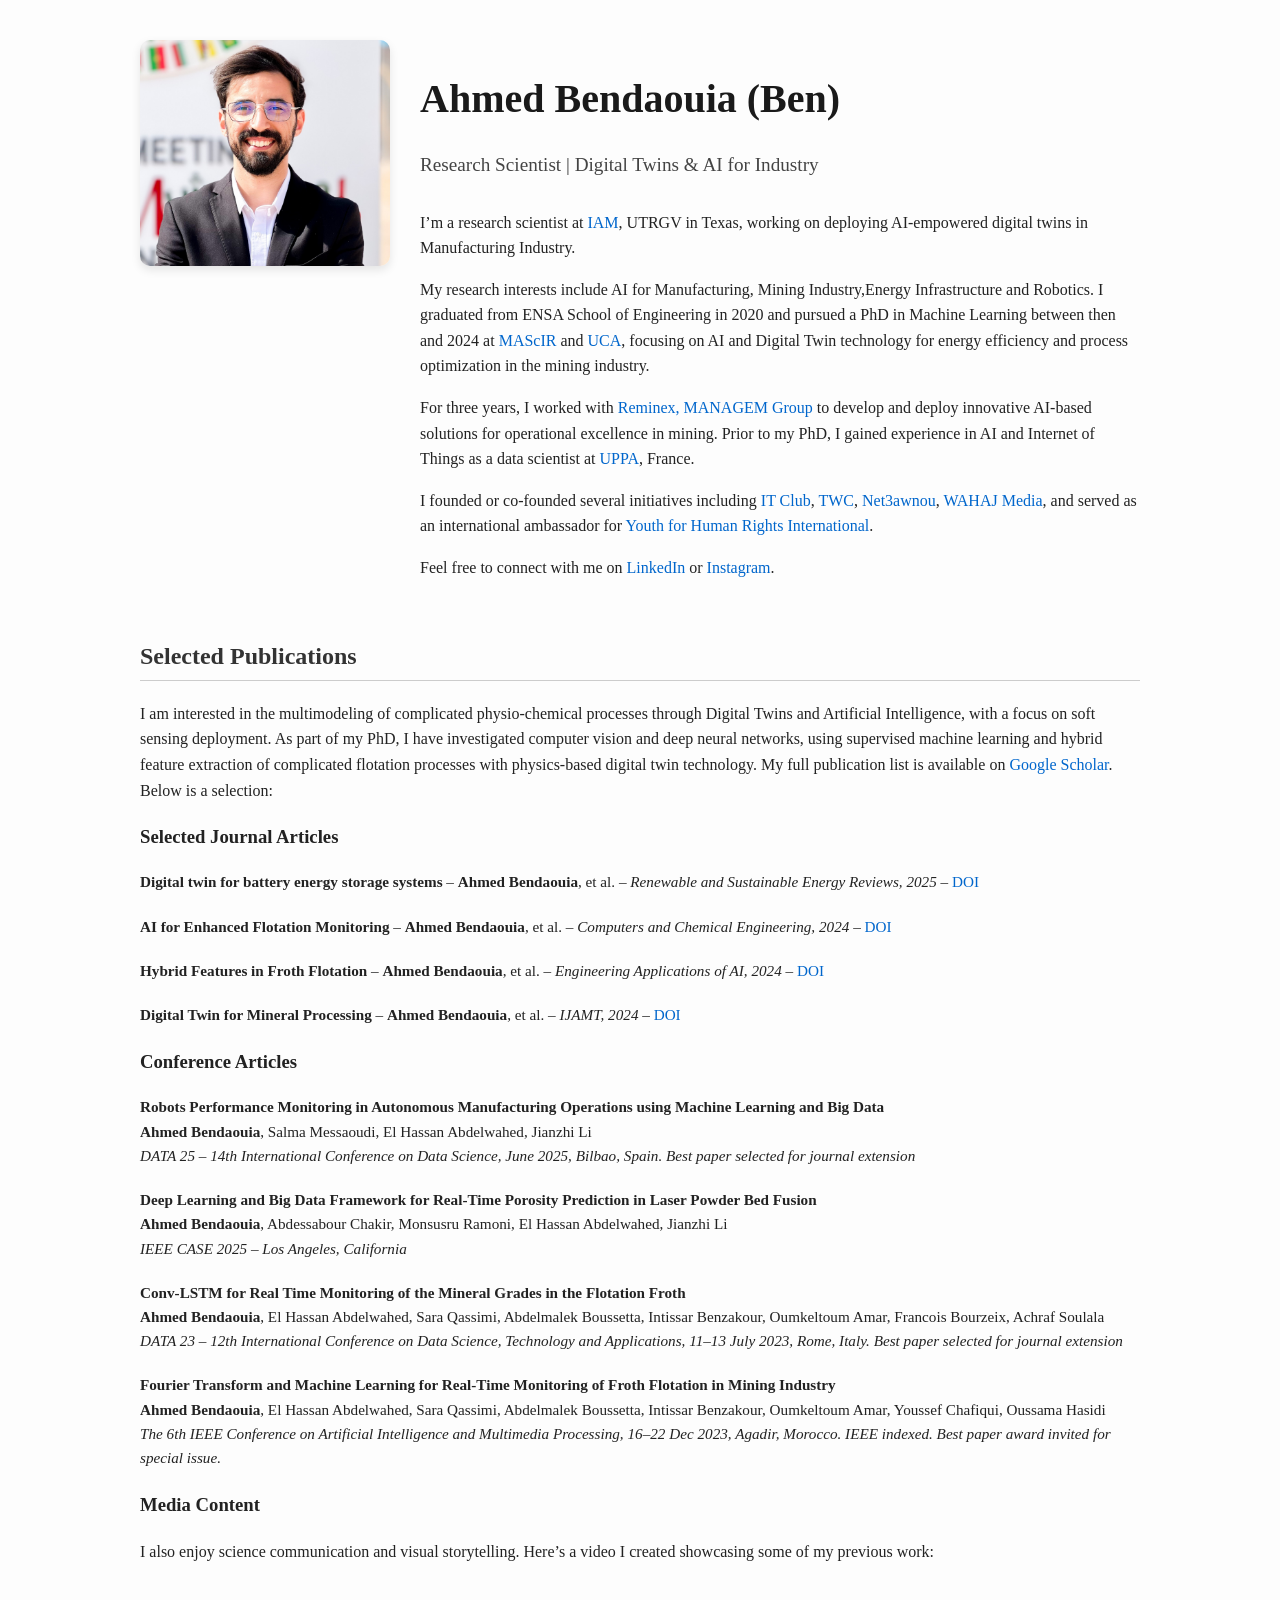
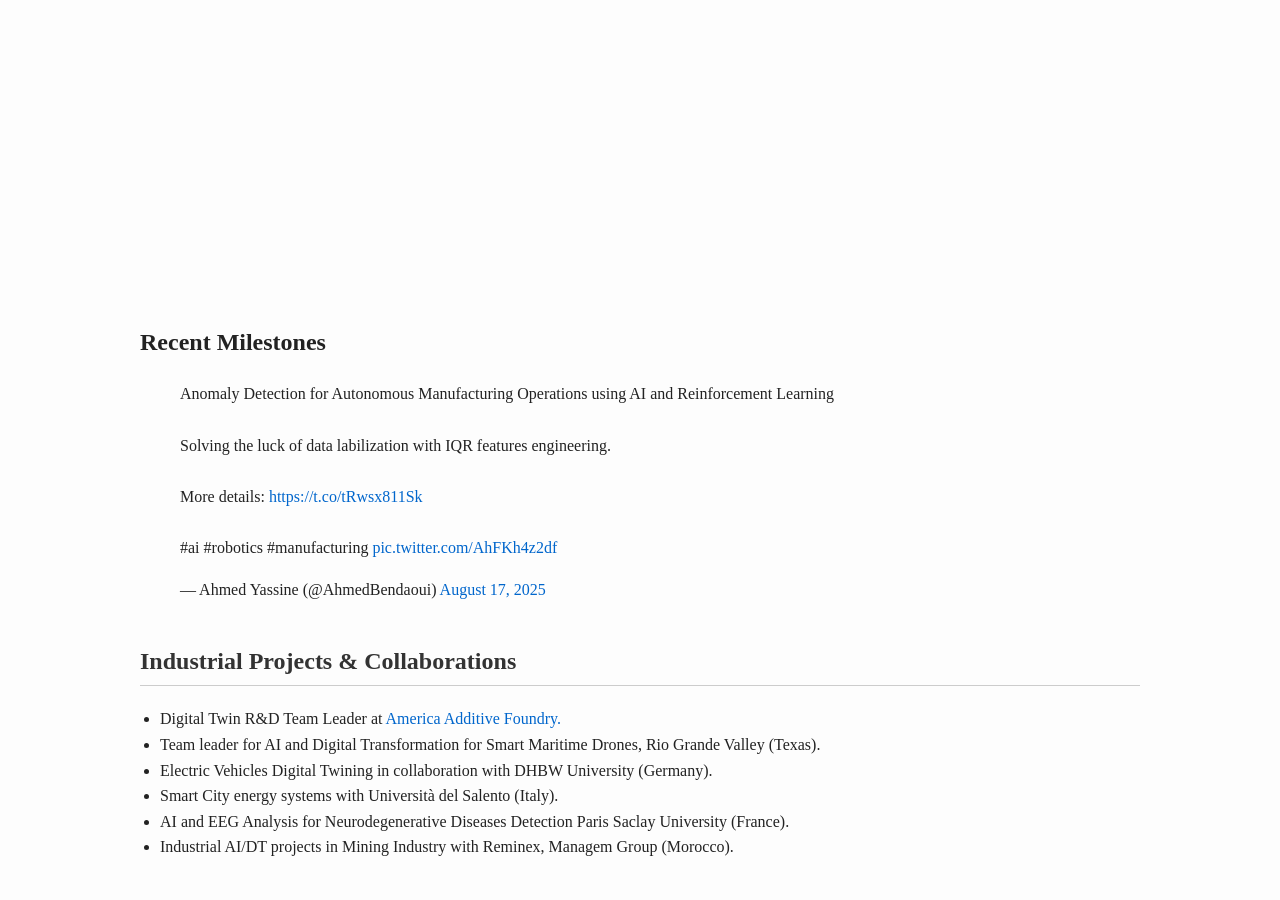
==== index.html @ 94e65e75 "Update index.html" ====
<!DOCTYPE html>
<html lang="en">
<head>
    <meta charset="UTF-8">
    <title>Ahmed Bendaouia </title>
    <link rel="stylesheet" href="style.css">
</head>
<body>
    <div class="container profile">
        <div class="image-container">
            <img src="Profile Ahmed Bendaouia.jpg" alt="Ahmed Bendaouia Profile Photo">
        </div>
        <div class="bio">
            <h1>Ahmed Bendaouia (Ben)</h1>
            <p class="subtitle">Research Scientist | Digital Twins & AI for Industry</p>
            <p>
                I’m a research scientist at 
                <a href="https://www.utrgv.edu/iam/" target="_blank">IAM</a>, UTRGV in Texas, working on deploying AI-empowered digital twins in Manufacturing Industry.
            </p>
            <p>
                My research interests include AI for Manufacturing, Mining Industry,Energy Infrastructure and Robotics. 
                I graduated from ENSA School of Engineering in 2020 and pursued a PhD in Machine Learning between then and 2024 at 
                <a href="https://www.um6p.ma/en/mascir-moroccan-foundation-advanced-science-innovation-and-research" target="_blank">MAScIR</a> and 
                <a href="https://www.uca.ma/en" target="_blank">UCA</a>, focusing on AI and Digital Twin technology for energy efficiency and 
                process optimization in the mining industry.
            </p>
            <p>
                For three years, I worked with 
                <a href="https://www.managemgroup.com/en" target="_blank">Reminex, MANAGEM Group</a> to develop and deploy innovative AI-based solutions 
                for operational excellence in mining. Prior to my PhD, I gained experience in AI and Internet of Things as a data scientist at 
                <a href="https://www.univ-pau.fr/fr/index.html" target="_blank">UPPA</a>, France.
            </p>
            <p>
                I founded or co-founded several initiatives including 
                <a href="https://www.instagram.com/it.clubfssm?igsh=MjR3ZHBhdmNwejNn" target="_blank">IT Club</a>, 
                <a href="https://www.instagram.com/club_together_we_can?igsh=MTRoNW9ueDQ2cGRrYg==" target="_blank">TWC</a>, 
                <a href="https://www.instagram.com/nt3awnou_morocco?igsh=MTZ1MWN5cHkwdWtiNA==" target="_blank">Net3awnou</a>, 
                <a href="https://www.youtube.com/@wahajmedia" target="_blank">WAHAJ Media</a>, 
                and served as an international ambassador for 
                <a href="https://www.youthforhumanrights.org/" target="_blank">Youth for Human Rights International</a>.
            </p>
            <p>
                Feel free to connect with me on 
                <a href="https://www.linkedin.com/in/ahmedbendaouia" target="_blank">LinkedIn</a> or 
                <a href="https://www.instagram.com/ahmedbendaouia" target="_blank">Instagram</a>.
            </p>
        </div>
    </div>

    <div class="container">
        <div class="section">
            <h2> Selected Publications</h2>
            <p>
                I am interested in the multimodeling of complicated physio-chemical processes through Digital Twins and Artificial Intelligence, 
                with a focus on soft sensing deployment. As part of my PhD, I have investigated computer vision and deep neural networks, using supervised machine learning 
                and hybrid feature extraction of complicated flotation processes with physics-based digital twin technology. My full publication list is available on 
                <a href="https://scholar.google.com/citations?user=_yjMMRQAAAAJ&hl=en&oi=ao" target="_blank">Google Scholar</a>. Below is a selection:
            </p>

            <h3> Selected Journal Articles</h3>
            <ul class="pub-list">
                <li><strong>Digital twin for battery energy storage systems</strong> – <b>Ahmed Bendaouia</b>, et al. – <i>Renewable and Sustainable Energy Reviews, 2025</i> – <a href="https://doi.org/10.1016/j.rser.2025.116347" target="_blank">DOI</a></li>
                <li><strong>AI for Enhanced Flotation Monitoring</strong> – <b>Ahmed Bendaouia</b>, et al. – <i>Computers and Chemical Engineering, 2024</i> – <a href="https://doi.org/10.1016/j.compchemeng.2023.108476" target="_blank">DOI</a></li>
                <li><strong>Hybrid Features in Froth Flotation</strong> – <b>Ahmed Bendaouia</b>, et al. – <i>Engineering Applications of AI, 2024</i> – <a href="https://doi.org/10.1016/j.engappai.2023.107680" target="_blank">DOI</a></li>
                <li><strong>Digital Twin for Mineral Processing</strong> – <b>Ahmed Bendaouia</b>, et al. – <i>IJAMT, 2024</i> – <a href="https://doi.org/10.1007/s00170-024-13384-3" target="_blank">DOI</a></li>
            </ul>

            <h3> Conference Articles</h3>
            <ul class="pub-list">
                <li>
                    <strong>Robots Performance Monitoring in Autonomous Manufacturing Operations using Machine Learning and Big Data</strong><br>
                    <b>Ahmed Bendaouia</b>, Salma Messaoudi, El Hassan Abdelwahed, Jianzhi Li<br>
                    <i>DATA 25 – 14th International Conference on Data Science, June 2025, Bilbao, Spain. Best paper selected for journal extension</i>
                </li>
                <li>
                    <strong>Deep Learning and Big Data Framework for Real-Time Porosity Prediction in Laser Powder Bed Fusion</strong><br>
                    <b>Ahmed Bendaouia</b>, Abdessabour Chakir, Monsusru Ramoni, El Hassan Abdelwahed, Jianzhi Li<br>
                    <i>IEEE CASE 2025 – Los Angeles, California</i>
                </li>
                <li>
                    <strong>Conv-LSTM for Real Time Monitoring of the Mineral Grades in the Flotation Froth</strong><br>
                    <b>Ahmed Bendaouia</b>, El Hassan Abdelwahed, Sara Qassimi, Abdelmalek Boussetta, Intissar Benzakour, Oumkeltoum Amar, Francois Bourzeix, Achraf Soulala<br>
                    <i>DATA 23 – 12th International Conference on Data Science, Technology and Applications, 11–13 July 2023, Rome, Italy. Best paper selected for journal extension</i>
                </li>
                <li>
                    <strong>Fourier Transform and Machine Learning for Real-Time Monitoring of Froth Flotation in Mining Industry</strong><br>
                    <b>Ahmed Bendaouia</b>, El Hassan Abdelwahed, Sara Qassimi, Abdelmalek Boussetta, Intissar Benzakour, Oumkeltoum Amar, Youssef Chafiqui, Oussama Hasidi<br>
                    <i>The 6th IEEE Conference on Artificial Intelligence and Multimedia Processing, 16–22 Dec 2023, Agadir, Morocco. IEEE indexed. Best paper award invited for special issue.</i><br>
                </li>
            </ul>

            <h3> Media Content</h3>
            <p>
                I also enjoy science communication and visual storytelling. Here’s a video I created showcasing some of my previous work:<br>
               </p>
            <div>
                 <iframe width="560" height="315" src="https://www.youtube.com/embed/IL3IFCervDk?si=A4GlH9zWwYGz3QHS" title="YouTube video player" frameborder="0" allow="accelerometer; autoplay; clipboard-write; encrypted-media; gyroscope; picture-in-picture; web-share" referrerpolicy="strict-origin-when-cross-origin" allowfullscreen></iframe>
            </div>
        </div>
            <h2> Recent Milestones</h2>
            
            <div class="iframe-section">
            
              <!-- <div class="iframe-container">
                <iframe src="https://www.instagram.com/p/C01569sMpWo/embed" width="400" height="480" frameborder="0" scrolling="no" allowtransparency="true"></iframe>
              </div> -->
                <div class="tweet-container">
                    <blockquote class="twitter-tweet">
                        <p lang="en" dir="ltr">
                            Anomaly Detection for Autonomous Manufacturing Operations using AI and Reinforcement Learning<br><br>
                            Solving the luck of data labilization with IQR features engineering.<br><br>
                            More details: <a href="https://t.co/tRwsx811Sk">https://t.co/tRwsx811Sk</a><br><br>
                            #ai #robotics #manufacturing 
                            <a href="https://t.co/AhFKh4z2df">pic.twitter.com/AhFKh4z2df</a>
                        </p>&mdash; Ahmed Yassine (@AhmedBendaoui) 
                        <a href="https://twitter.com/AhmedBendaoui/status/1957196632686199253?ref_src=twsrc%5Etfw">August 17, 2025</a>
                    </blockquote>
                </div>
                
                <div class="x-post-container">
                    <blockquote class="twitter-tweet" data-lang="en" data-dnt="true" data-theme="light">
                        <a href="https://twitter.com/ahmedbendaoui/status/1960097783857455575"></a>
                    </blockquote>
                </div>
                
                <!-- Twitter widget loader (should only appear ONCE on the page) -->
                <script async src="https://platform.twitter.com/widgets.js" charset="utf-8"></script>

                <!-- <div class="highlighted-image">
                  <a href="https://i0.wp.com/valleybusinessreport.com/wp-content/uploads/2025/05/Pic-7-1.jpg?ssl=1" target="_blank">
                    <img src="https://i0.wp.com/valleybusinessreport.com/wp-content/uploads/2025/05/Pic-7-1.jpg?ssl=1" alt="UTRGV Event Highlight" class="highlighted-img">
                  </a>
                  <p class="caption">Featured in Valley Business Report, May 2025 – UTRGV Digital Twin Research</p>
                </div> --> 

              <!-- <div class="iframe-container">
                <iframe src="https://www.linkedin.com/embed/feed/update/urn:li:ugcPost:7264721597322641408?collapsed=1" height="878" width="504" frameborder="0" allowfullscreen="" title="Post intégré"></iframe>
              </div>

              <div class="iframe-container">
                <iframe src="https://www.linkedin.com/embed/feed/update/urn:li:activity:7344738625319759872" height="480" width="504" frameborder="0" allowfullscreen="" title="LinkedIn Post"></iframe>
              </div>
            
              <div class="iframe-container">
                <iframe src="https://www.linkedin.com/embed/feed/update/urn:li:activity:7328120970966175744" height="480" width="504" frameborder="0" allowfullscreen="" title="LinkedIn Post"></iframe>
              </div> -->
            
            </div>

        <div class="section">
            <h2> Industrial Projects & Collaborations</h2>
            <ul>
                <li>Digital Twin R&D Team Leader at <a href="https://www.americasadditivefoundry.org/about/index.htm" target="_blank">America Additive Foundry.</a></li>
                <li>Team leader for AI and Digital Transformation for Smart Maritime Drones, Rio Grande Valley (Texas).</li>
                <li>Electric Vehicles Digital Twining in collaboration with DHBW University (Germany).</li>
                <li>Smart City energy systems with Università del Salento (Italy).</li>
                <li>AI and EEG Analysis for Neurodegenerative Diseases Detection Paris Saclay University (France).</li>
                <li>Industrial AI/DT projects in Mining Industry with Reminex, Managem Group (Morocco).</li>
            </ul>
        </div>
    </div>
</body>
</html>
---- style.css ----
body {
    font-family: 'Georgia', serif;
    background-color: #fdfdfd;
    color: #222;
    line-height: 1.6;
    margin: 0;
    padding: 0;
}

.container {
    max-width: 1000px;
    margin: 40px auto;
    padding: 0 20px;
}

.profile {
    display: flex;
    flex-wrap: wrap;
    align-items: flex-start;
    gap: 30px;
}

.image-container img {
    max-width: 250px;
    border-radius: 10px;
    box-shadow: 0 4px 10px rgba(0,0,0,0.1);
}

.bio {
    flex: 1;
    min-width: 300px;
}

h1 {
    font-size: 2.5em;
    margin-bottom: 0.3em;
    color: #1a1a1a;
}

.subtitle {
    font-size: 1.2em;
    color: #444;
    margin-bottom: 1.5em;
}

.section {
    margin-top: 2.5em;
}

.section h2 {
    color: #333;
    border-bottom: 1px solid #ccc;
    padding-bottom: 0.2em;
}

ul {
    list-style-type: disc;
    padding-left: 20px;
}

.pub-list {
    list-style-type: none;
    padding-left: 0;
}

.pub-list li {
    margin-bottom: 1.3em;
    font-size: 0.95em;
}

.pub-list li b {
    color: #222;
}

a {
    color: #0066cc;
    text-decoration: none;
}

a:hover {
    text-decoration: underline;
}
.highlighted-image {
    text-align: center;
    margin: 30px 0;
}

.highlighted-img {
    width: 90%;
    max-width: 600px;
    border: 4px solid #4a90e2;
    border-radius: 12px;
    box-shadow: 0 4px 15px rgba(0, 0, 0, 0.2);
    transition: transform 0.3s ease;
}

.highlighted-img:hover {
    transform: scale(1.03);
}

.caption {
    font-style: italic;
    margin-top: 10px;
    color: #444;
}
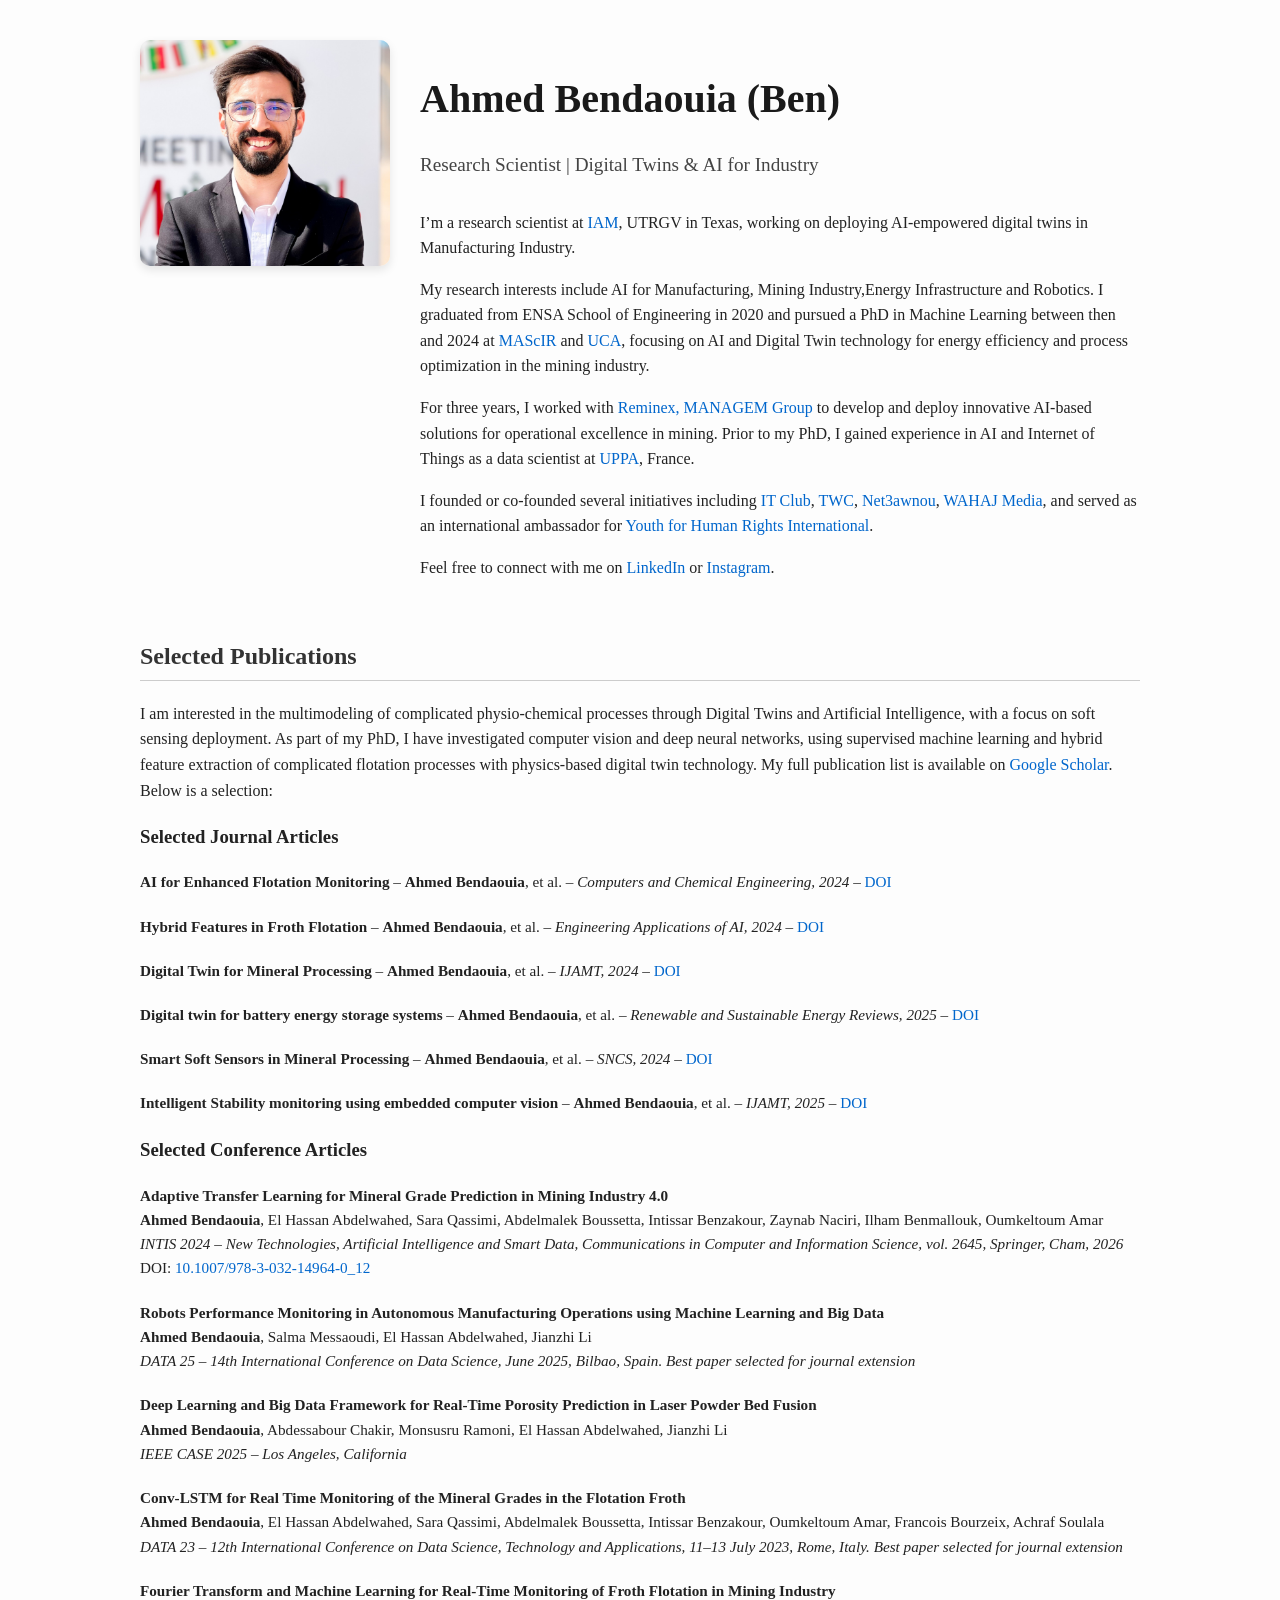
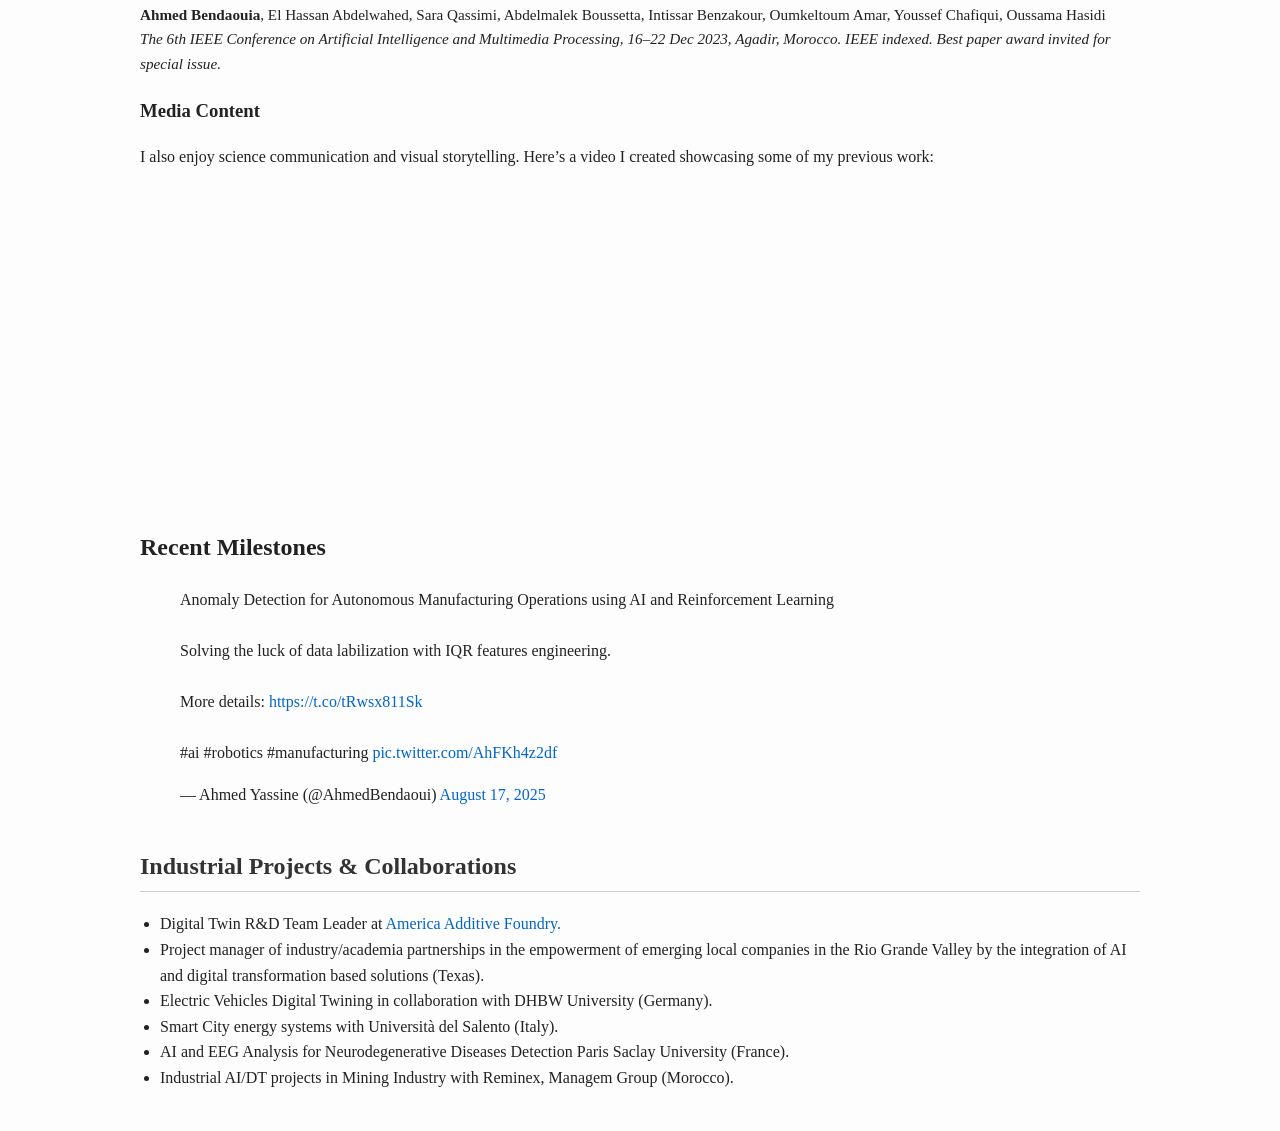
==== commit 16c409c8: "Update index.html" ====
--- a/index.html
+++ b/index.html
@@ -59,14 +59,22 @@
 
             <h3> Selected Journal Articles</h3>
             <ul class="pub-list">
-                <li><strong>Digital twin for battery energy storage systems</strong> – <b>Ahmed Bendaouia</b>, et al. – <i>Renewable and Sustainable Energy Reviews, 2025</i> – <a href="https://doi.org/10.1016/j.rser.2025.116347" target="_blank">DOI</a></li>
                 <li><strong>AI for Enhanced Flotation Monitoring</strong> – <b>Ahmed Bendaouia</b>, et al. – <i>Computers and Chemical Engineering, 2024</i> – <a href="https://doi.org/10.1016/j.compchemeng.2023.108476" target="_blank">DOI</a></li>
                 <li><strong>Hybrid Features in Froth Flotation</strong> – <b>Ahmed Bendaouia</b>, et al. – <i>Engineering Applications of AI, 2024</i> – <a href="https://doi.org/10.1016/j.engappai.2023.107680" target="_blank">DOI</a></li>
                 <li><strong>Digital Twin for Mineral Processing</strong> – <b>Ahmed Bendaouia</b>, et al. – <i>IJAMT, 2024</i> – <a href="https://doi.org/10.1007/s00170-024-13384-3" target="_blank">DOI</a></li>
+                <li><strong>Digital twin for battery energy storage systems</strong> – <b>Ahmed Bendaouia</b>, et al. – <i>Renewable and Sustainable Energy Reviews, 2025</i> – <a href="https://doi.org/10.1016/j.rser.2025.116347" target="_blank">DOI</a></li>
+                <li><strong>Smart Soft Sensors in Mineral Processing</strong> – <b>Ahmed Bendaouia</b>, et al. – <i>SNCS, 2024</i> – <a href="https://doi.org/10.1007/s42979-024-02706-7" target="_blank">DOI</a></li>
+                <li><strong>Intelligent Stability monitoring using embedded computer vision</strong> – <b>Ahmed Bendaouia</b>, et al. – <i>IJAMT, 2025</i> – <a href="https://doi.org/10.1007/s00170-025-16740-z" target="_blank">DOI</a></li>
             </ul>
 
-            <h3> Conference Articles</h3>
+            <h3> Selected Conference Articles</h3>
             <ul class="pub-list">
+                <li>
+                    <strong>Adaptive Transfer Learning for Mineral Grade Prediction in Mining Industry 4.0</strong><br>
+                    <b>Ahmed Bendaouia</b>, El Hassan Abdelwahed, Sara Qassimi, Abdelmalek Boussetta, Intissar Benzakour, Zaynab Naciri, Ilham Benmallouk, Oumkeltoum Amar<br>
+                    <i>INTIS 2024 – New Technologies, Artificial Intelligence and Smart Data, Communications in Computer and Information Science, vol. 2645, Springer, Cham, 2026</i><br>
+                    DOI: <a href="https://doi.org/10.1007/978-3-032-14964-0_12">10.1007/978-3-032-14964-0_12</a>
+                </li>
                 <li>
                     <strong>Robots Performance Monitoring in Autonomous Manufacturing Operations using Machine Learning and Big Data</strong><br>
                     <b>Ahmed Bendaouia</b>, Salma Messaoudi, El Hassan Abdelwahed, Jianzhi Li<br>
@@ -151,7 +159,7 @@
             <h2> Industrial Projects & Collaborations</h2>
             <ul>
                 <li>Digital Twin R&D Team Leader at <a href="https://www.americasadditivefoundry.org/about/index.htm" target="_blank">America Additive Foundry.</a></li>
-                <li>Team leader for AI and Digital Transformation for Smart Maritime Drones, Rio Grande Valley (Texas).</li>
+                <li>Project manager of industry/academia partnerships in the empowerment of emerging local companies in the Rio Grande Valley by the integration of AI and digital transformation based solutions (Texas).</li>
                 <li>Electric Vehicles Digital Twining in collaboration with DHBW University (Germany).</li>
                 <li>Smart City energy systems with Università del Salento (Italy).</li>
                 <li>AI and EEG Analysis for Neurodegenerative Diseases Detection Paris Saclay University (France).</li>
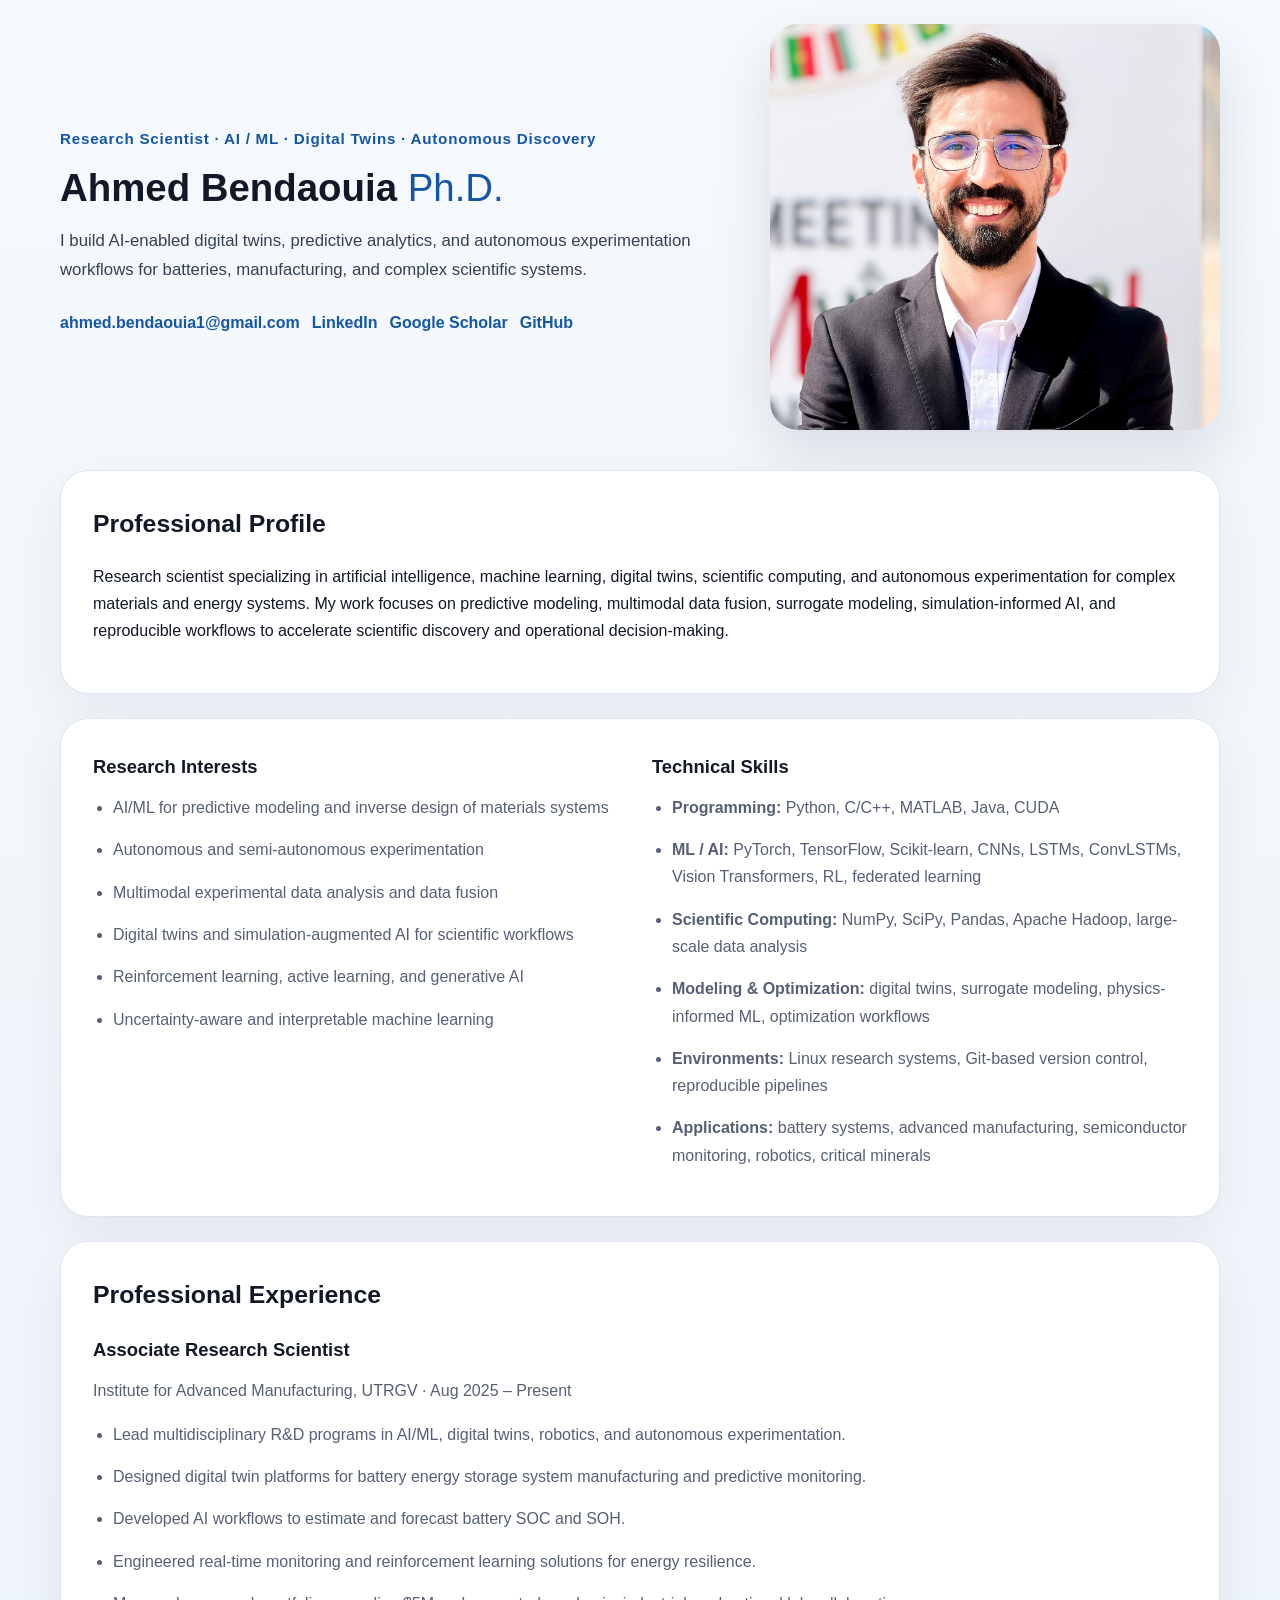
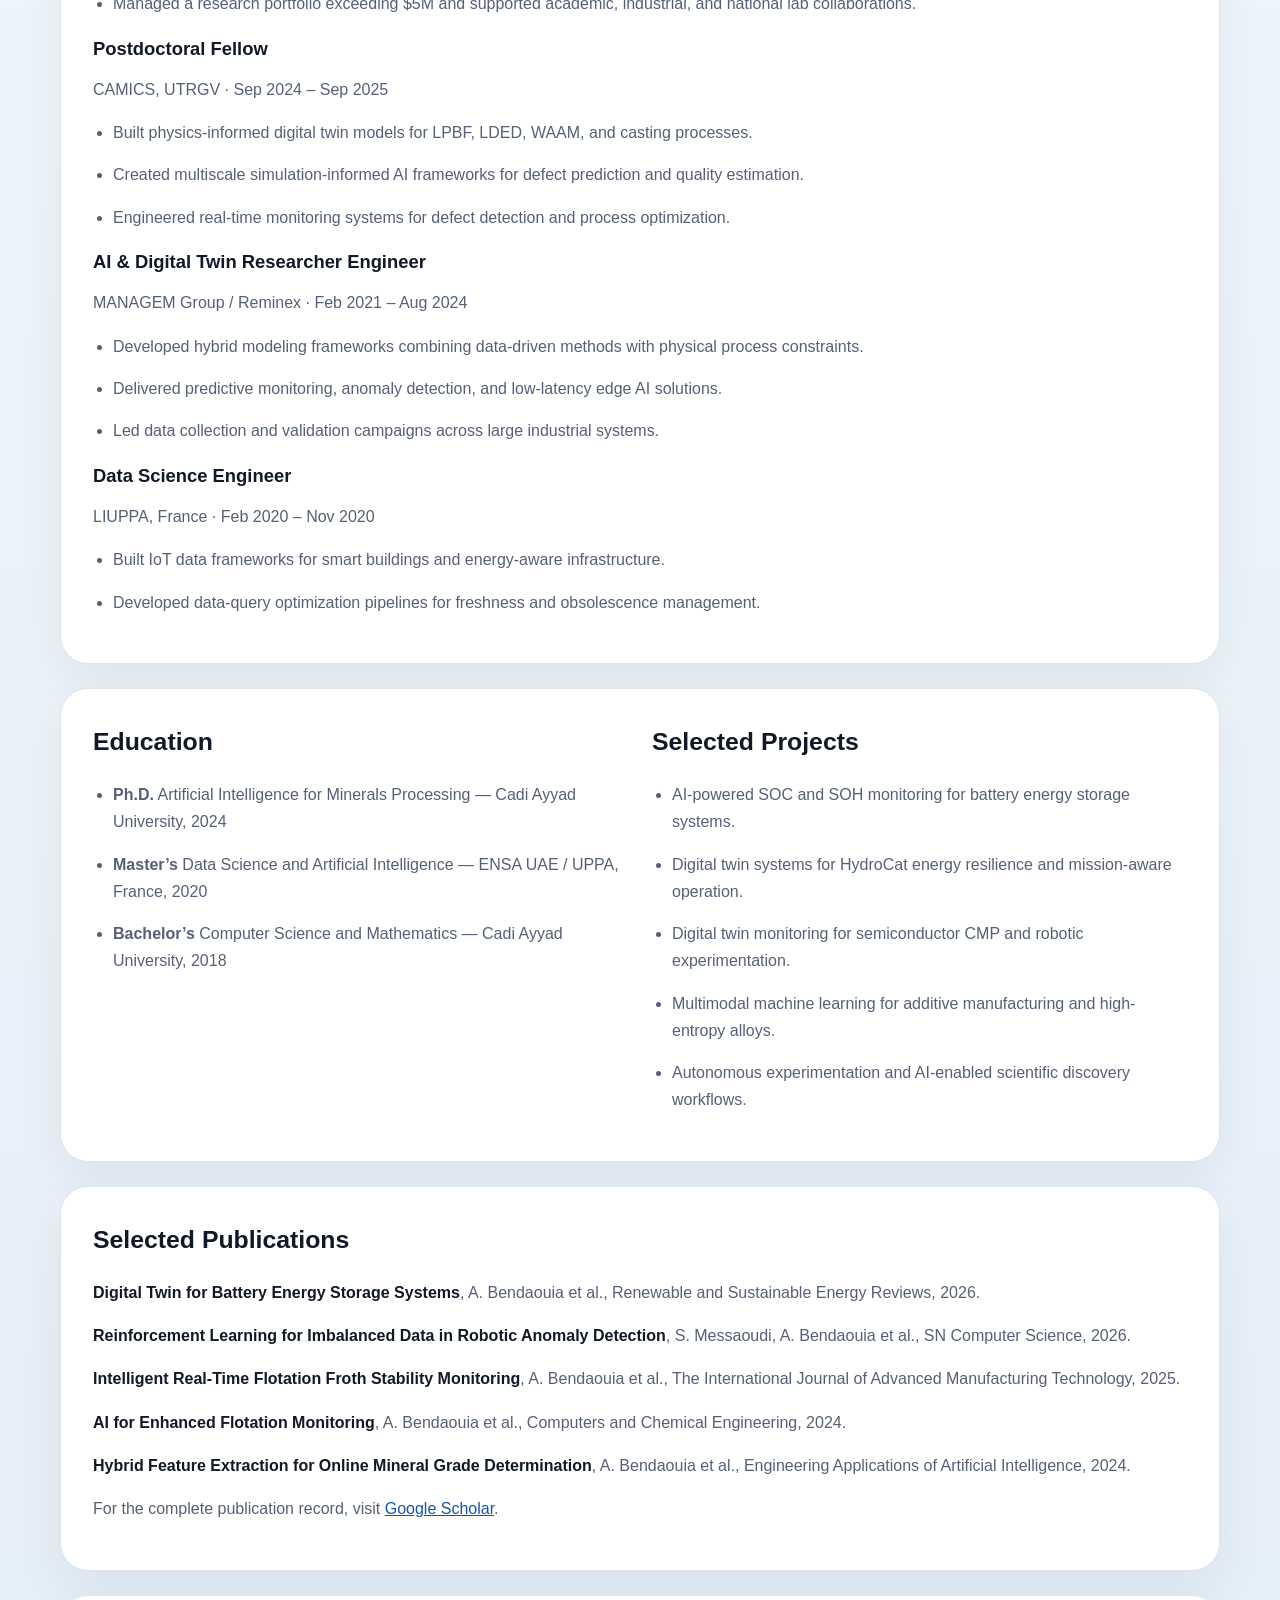
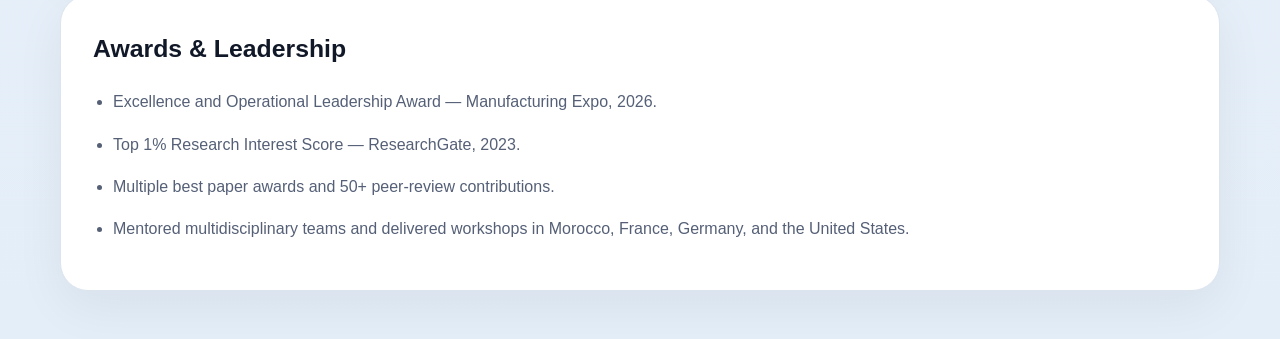
==== commit 3e7e5c21: "Update homepage content and modernize resume layout" ====
--- a/index.html
+++ b/index.html
@@ -2,170 +2,147 @@
 <html lang="en">
 <head>
     <meta charset="UTF-8">
-    <title>Ahmed Bendaouia </title>
+    <title>Ahmed Bendaouia, Ph.D. | AI, Digital Twins, Autonomous Discovery</title>
+    <meta name="viewport" content="width=device-width, initial-scale=1.0">
+    <meta name="description" content="Ahmed Bendaouia, Ph.D. is a research scientist focusing on AI/ML, digital twins, autonomous experimentation, and scientific computing for energy and advanced manufacturing systems.">
     <link rel="stylesheet" href="style.css">
 </head>
 <body>
-    <div class="container profile">
-        <div class="image-container">
-            <img src="Profile Ahmed Bendaouia.jpg" alt="Ahmed Bendaouia Profile Photo">
-        </div>
-        <div class="bio">
-            <h1>Ahmed Bendaouia (Ben)</h1>
-            <p class="subtitle">Research Scientist | Digital Twins & AI for Industry</p>
-            <p>
-                I’m a research scientist at 
-                <a href="https://www.utrgv.edu/iam/" target="_blank">IAM</a>, UTRGV in Texas, working on deploying AI-empowered digital twins in Manufacturing Industry.
-            </p>
-            <p>
-                My research interests include AI for Manufacturing, Mining Industry,Energy Infrastructure and Robotics. 
-                I graduated from ENSA School of Engineering in 2020 and pursued a PhD in Machine Learning between then and 2024 at 
-                <a href="https://www.um6p.ma/en/mascir-moroccan-foundation-advanced-science-innovation-and-research" target="_blank">MAScIR</a> and 
-                <a href="https://www.uca.ma/en" target="_blank">UCA</a>, focusing on AI and Digital Twin technology for energy efficiency and 
-                process optimization in the mining industry.
-            </p>
-            <p>
-                For three years, I worked with 
-                <a href="https://www.managemgroup.com/en" target="_blank">Reminex, MANAGEM Group</a> to develop and deploy innovative AI-based solutions 
-                for operational excellence in mining. Prior to my PhD, I gained experience in AI and Internet of Things as a data scientist at 
-                <a href="https://www.univ-pau.fr/fr/index.html" target="_blank">UPPA</a>, France.
-            </p>
-            <p>
-                I founded or co-founded several initiatives including 
-                <a href="https://www.instagram.com/it.clubfssm?igsh=MjR3ZHBhdmNwejNn" target="_blank">IT Club</a>, 
-                <a href="https://www.instagram.com/club_together_we_can?igsh=MTRoNW9ueDQ2cGRrYg==" target="_blank">TWC</a>, 
-                <a href="https://www.instagram.com/nt3awnou_morocco?igsh=MTZ1MWN5cHkwdWtiNA==" target="_blank">Net3awnou</a>, 
-                <a href="https://www.youtube.com/@wahajmedia" target="_blank">WAHAJ Media</a>, 
-                and served as an international ambassador for 
-                <a href="https://www.youthforhumanrights.org/" target="_blank">Youth for Human Rights International</a>.
-            </p>
-            <p>
-                Feel free to connect with me on 
-                <a href="https://www.linkedin.com/in/ahmedbendaouia" target="_blank">LinkedIn</a> or 
-                <a href="https://www.instagram.com/ahmedbendaouia" target="_blank">Instagram</a>.
-            </p>
-        </div>
-    </div>
+    <div class="page-shell">
+        <header class="hero">
+            <div class="hero-content">
+                <p class="eyebrow">Research Scientist · AI / ML · Digital Twins · Autonomous Discovery</p>
+                <h1>Ahmed Bendaouia <span>Ph.D.</span></h1>
+                <p class="hero-description">I build AI-enabled digital twins, predictive analytics, and autonomous experimentation workflows for batteries, manufacturing, and complex scientific systems.</p>
+                <div class="contact-links">
+                    <a href="mailto:ahmed.bendaouia1@gmail.com">ahmed.bendaouia1@gmail.com</a>
+                    <a href="https://www.linkedin.com/in/ahmedbendaouia/" target="_blank" rel="noreferrer">LinkedIn</a>
+                    <a href="https://scholar.google.com/citations?user=_yjMMRQAAAAJ&hl=en" target="_blank" rel="noreferrer">Google Scholar</a>
+                    <a href="https://github.com/ahmedbendaouia" target="_blank" rel="noreferrer">GitHub</a>
+                </div>
+            </div>
+            <div class="hero-image">
+                <img src="Profile Ahmed Bendaouia.jpg" alt="Portrait of Ahmed Bendaouia">
+            </div>
+        </header>
 
-    <div class="container">
-        <div class="section">
-            <h2> Selected Publications</h2>
-            <p>
-                I am interested in the multimodeling of complicated physio-chemical processes through Digital Twins and Artificial Intelligence, 
-                with a focus on soft sensing deployment. As part of my PhD, I have investigated computer vision and deep neural networks, using supervised machine learning 
-                and hybrid feature extraction of complicated flotation processes with physics-based digital twin technology. My full publication list is available on 
-                <a href="https://scholar.google.com/citations?user=_yjMMRQAAAAJ&hl=en&oi=ao" target="_blank">Google Scholar</a>. Below is a selection:
-            </p>
+        <main class="content">
+            <section class="card about">
+                <h2>Professional Profile</h2>
+                <p>Research scientist specializing in artificial intelligence, machine learning, digital twins, scientific computing, and autonomous experimentation for complex materials and energy systems. My work focuses on predictive modeling, multimodal data fusion, surrogate modeling, simulation-informed AI, and reproducible workflows to accelerate scientific discovery and operational decision-making.</p>
+            </section>
 
-            <h3> Selected Journal Articles</h3>
-            <ul class="pub-list">
-                <li><strong>AI for Enhanced Flotation Monitoring</strong> – <b>Ahmed Bendaouia</b>, et al. – <i>Computers and Chemical Engineering, 2024</i> – <a href="https://doi.org/10.1016/j.compchemeng.2023.108476" target="_blank">DOI</a></li>
-                <li><strong>Hybrid Features in Froth Flotation</strong> – <b>Ahmed Bendaouia</b>, et al. – <i>Engineering Applications of AI, 2024</i> – <a href="https://doi.org/10.1016/j.engappai.2023.107680" target="_blank">DOI</a></li>
-                <li><strong>Digital Twin for Mineral Processing</strong> – <b>Ahmed Bendaouia</b>, et al. – <i>IJAMT, 2024</i> – <a href="https://doi.org/10.1007/s00170-024-13384-3" target="_blank">DOI</a></li>
-                <li><strong>Digital twin for battery energy storage systems</strong> – <b>Ahmed Bendaouia</b>, et al. – <i>Renewable and Sustainable Energy Reviews, 2025</i> – <a href="https://doi.org/10.1016/j.rser.2025.116347" target="_blank">DOI</a></li>
-                <li><strong>Smart Soft Sensors in Mineral Processing</strong> – <b>Ahmed Bendaouia</b>, et al. – <i>SNCS, 2024</i> – <a href="https://doi.org/10.1007/s42979-024-02706-7" target="_blank">DOI</a></li>
-                <li><strong>Intelligent Stability monitoring using embedded computer vision</strong> – <b>Ahmed Bendaouia</b>, et al. – <i>IJAMT, 2025</i> – <a href="https://doi.org/10.1007/s00170-025-16740-z" target="_blank">DOI</a></li>
-            </ul>
+            <section class="card grid-card">
+                <div>
+                    <h3>Research Interests</h3>
+                    <ul>
+                        <li>AI/ML for predictive modeling and inverse design of materials systems</li>
+                        <li>Autonomous and semi-autonomous experimentation</li>
+                        <li>Multimodal experimental data analysis and data fusion</li>
+                        <li>Digital twins and simulation-augmented AI for scientific workflows</li>
+                        <li>Reinforcement learning, active learning, and generative AI</li>
+                        <li>Uncertainty-aware and interpretable machine learning</li>
+                    </ul>
+                </div>
+                <div>
+                    <h3>Technical Skills</h3>
+                    <ul>
+                        <li><strong>Programming:</strong> Python, C/C++, MATLAB, Java, CUDA</li>
+                        <li><strong>ML / AI:</strong> PyTorch, TensorFlow, Scikit-learn, CNNs, LSTMs, ConvLSTMs, Vision Transformers, RL, federated learning</li>
+                        <li><strong>Scientific Computing:</strong> NumPy, SciPy, Pandas, Apache Hadoop, large-scale data analysis</li>
+                        <li><strong>Modeling & Optimization:</strong> digital twins, surrogate modeling, physics-informed ML, optimization workflows</li>
+                        <li><strong>Environments:</strong> Linux research systems, Git-based version control, reproducible pipelines</li>
+                        <li><strong>Applications:</strong> battery systems, advanced manufacturing, semiconductor monitoring, robotics, critical minerals</li>
+                    </ul>
+                </div>
+            </section>
 
-            <h3> Selected Conference Articles</h3>
-            <ul class="pub-list">
-                <li>
-                    <strong>Adaptive Transfer Learning for Mineral Grade Prediction in Mining Industry 4.0</strong><br>
-                    <b>Ahmed Bendaouia</b>, El Hassan Abdelwahed, Sara Qassimi, Abdelmalek Boussetta, Intissar Benzakour, Zaynab Naciri, Ilham Benmallouk, Oumkeltoum Amar<br>
-                    <i>INTIS 2024 – New Technologies, Artificial Intelligence and Smart Data, Communications in Computer and Information Science, vol. 2645, Springer, Cham, 2026</i><br>
-                    DOI: <a href="https://doi.org/10.1007/978-3-032-14964-0_12">10.1007/978-3-032-14964-0_12</a>
-                </li>
-                <li>
-                    <strong>Robots Performance Monitoring in Autonomous Manufacturing Operations using Machine Learning and Big Data</strong><br>
-                    <b>Ahmed Bendaouia</b>, Salma Messaoudi, El Hassan Abdelwahed, Jianzhi Li<br>
-                    <i>DATA 25 – 14th International Conference on Data Science, June 2025, Bilbao, Spain. Best paper selected for journal extension</i>
-                </li>
-                <li>
-                    <strong>Deep Learning and Big Data Framework for Real-Time Porosity Prediction in Laser Powder Bed Fusion</strong><br>
-                    <b>Ahmed Bendaouia</b>, Abdessabour Chakir, Monsusru Ramoni, El Hassan Abdelwahed, Jianzhi Li<br>
-                    <i>IEEE CASE 2025 – Los Angeles, California</i>
-                </li>
-                <li>
-                    <strong>Conv-LSTM for Real Time Monitoring of the Mineral Grades in the Flotation Froth</strong><br>
-                    <b>Ahmed Bendaouia</b>, El Hassan Abdelwahed, Sara Qassimi, Abdelmalek Boussetta, Intissar Benzakour, Oumkeltoum Amar, Francois Bourzeix, Achraf Soulala<br>
-                    <i>DATA 23 – 12th International Conference on Data Science, Technology and Applications, 11–13 July 2023, Rome, Italy. Best paper selected for journal extension</i>
-                </li>
-                <li>
-                    <strong>Fourier Transform and Machine Learning for Real-Time Monitoring of Froth Flotation in Mining Industry</strong><br>
-                    <b>Ahmed Bendaouia</b>, El Hassan Abdelwahed, Sara Qassimi, Abdelmalek Boussetta, Intissar Benzakour, Oumkeltoum Amar, Youssef Chafiqui, Oussama Hasidi<br>
-                    <i>The 6th IEEE Conference on Artificial Intelligence and Multimedia Processing, 16–22 Dec 2023, Agadir, Morocco. IEEE indexed. Best paper award invited for special issue.</i><br>
-                </li>
-            </ul>
+            <section class="card">
+                <h2>Professional Experience</h2>
+                <div class="timeline">
+                    <div class="item">
+                        <h3>Associate Research Scientist</h3>
+                        <p class="meta">Institute for Advanced Manufacturing, UTRGV · Aug 2025 – Present</p>
+                        <ul>
+                            <li>Lead multidisciplinary R&D programs in AI/ML, digital twins, robotics, and autonomous experimentation.</li>
+                            <li>Designed digital twin platforms for battery energy storage system manufacturing and predictive monitoring.</li>
+                            <li>Developed AI workflows to estimate and forecast battery SOC and SOH.</li>
+                            <li>Engineered real-time monitoring and reinforcement learning solutions for energy resilience.</li>
+                            <li>Managed a research portfolio exceeding $5M and supported academic, industrial, and national lab collaborations.</li>
+                        </ul>
+                    </div>
+                    <div class="item">
+                        <h3>Postdoctoral Fellow</h3>
+                        <p class="meta">CAMICS, UTRGV · Sep 2024 – Sep 2025</p>
+                        <ul>
+                            <li>Built physics-informed digital twin models for LPBF, LDED, WAAM, and casting processes.</li>
+                            <li>Created multiscale simulation-informed AI frameworks for defect prediction and quality estimation.</li>
+                            <li>Engineered real-time monitoring systems for defect detection and process optimization.</li>
+                        </ul>
+                    </div>
+                    <div class="item">
+                        <h3>AI & Digital Twin Researcher Engineer</h3>
+                        <p class="meta">MANAGEM Group / Reminex · Feb 2021 – Aug 2024</p>
+                        <ul>
+                            <li>Developed hybrid modeling frameworks combining data-driven methods with physical process constraints.</li>
+                            <li>Delivered predictive monitoring, anomaly detection, and low-latency edge AI solutions.</li>
+                            <li>Led data collection and validation campaigns across large industrial systems.</li>
+                        </ul>
+                    </div>
+                    <div class="item">
+                        <h3>Data Science Engineer</h3>
+                        <p class="meta">LIUPPA, France · Feb 2020 – Nov 2020</p>
+                        <ul>
+                            <li>Built IoT data frameworks for smart buildings and energy-aware infrastructure.</li>
+                            <li>Developed data-query optimization pipelines for freshness and obsolescence management.</li>
+                        </ul>
+                    </div>
+                </div>
+            </section>
 
-            <h3> Media Content</h3>
-            <p>
-                I also enjoy science communication and visual storytelling. Here’s a video I created showcasing some of my previous work:<br>
-               </p>
-            <div>
-                 <iframe width="560" height="315" src="https://www.youtube.com/embed/IL3IFCervDk?si=A4GlH9zWwYGz3QHS" title="YouTube video player" frameborder="0" allow="accelerometer; autoplay; clipboard-write; encrypted-media; gyroscope; picture-in-picture; web-share" referrerpolicy="strict-origin-when-cross-origin" allowfullscreen></iframe>
-            </div>
-        </div>
-            <h2> Recent Milestones</h2>
-            
-            <div class="iframe-section">
-            
-              <!-- <div class="iframe-container">
-                <iframe src="https://www.instagram.com/p/C01569sMpWo/embed" width="400" height="480" frameborder="0" scrolling="no" allowtransparency="true"></iframe>
-              </div> -->
-                <div class="tweet-container">
-                    <blockquote class="twitter-tweet">
-                        <p lang="en" dir="ltr">
-                            Anomaly Detection for Autonomous Manufacturing Operations using AI and Reinforcement Learning<br><br>
-                            Solving the luck of data labilization with IQR features engineering.<br><br>
-                            More details: <a href="https://t.co/tRwsx811Sk">https://t.co/tRwsx811Sk</a><br><br>
-                            #ai #robotics #manufacturing 
-                            <a href="https://t.co/AhFKh4z2df">pic.twitter.com/AhFKh4z2df</a>
-                        </p>&mdash; Ahmed Yassine (@AhmedBendaoui) 
-                        <a href="https://twitter.com/AhmedBendaoui/status/1957196632686199253?ref_src=twsrc%5Etfw">August 17, 2025</a>
-                    </blockquote>
+            <section class="card split-card">
+                <div>
+                    <h2>Education</h2>
+                    <ul>
+                        <li><strong>Ph.D.</strong> Artificial Intelligence for Minerals Processing — Cadi Ayyad University, 2024</li>
+                        <li><strong>Master’s</strong> Data Science and Artificial Intelligence — ENSA UAE / UPPA, France, 2020</li>
+                        <li><strong>Bachelor’s</strong> Computer Science and Mathematics — Cadi Ayyad University, 2018</li>
+                    </ul>
                 </div>
-                
-                <div class="x-post-container">
-                    <blockquote class="twitter-tweet" data-lang="en" data-dnt="true" data-theme="light">
-                        <a href="https://twitter.com/ahmedbendaoui/status/1960097783857455575"></a>
-                    </blockquote>
+                <div>
+                    <h2>Selected Projects</h2>
+                    <ul>
+                        <li>AI-powered SOC and SOH monitoring for battery energy storage systems.</li>
+                        <li>Digital twin systems for HydroCat energy resilience and mission-aware operation.</li>
+                        <li>Digital twin monitoring for semiconductor CMP and robotic experimentation.</li>
+                        <li>Multimodal machine learning for additive manufacturing and high-entropy alloys.</li>
+                        <li>Autonomous experimentation and AI-enabled scientific discovery workflows.</li>
+                    </ul>
                 </div>
-                
-                <!-- Twitter widget loader (should only appear ONCE on the page) -->
-                <script async src="https://platform.twitter.com/widgets.js" charset="utf-8"></script>
+            </section>
 
-                <!-- <div class="highlighted-image">
-                  <a href="https://i0.wp.com/valleybusinessreport.com/wp-content/uploads/2025/05/Pic-7-1.jpg?ssl=1" target="_blank">
-                    <img src="https://i0.wp.com/valleybusinessreport.com/wp-content/uploads/2025/05/Pic-7-1.jpg?ssl=1" alt="UTRGV Event Highlight" class="highlighted-img">
-                  </a>
-                  <p class="caption">Featured in Valley Business Report, May 2025 – UTRGV Digital Twin Research</p>
-                </div> --> 
+            <section class="card">
+                <h2>Selected Publications</h2>
+                <ul class="publication-list">
+                    <li><strong>Digital Twin for Battery Energy Storage Systems</strong>, A. Bendaouia et al., Renewable and Sustainable Energy Reviews, 2026.</li>
+                    <li><strong>Reinforcement Learning for Imbalanced Data in Robotic Anomaly Detection</strong>, S. Messaoudi, A. Bendaouia et al., SN Computer Science, 2026.</li>
+                    <li><strong>Intelligent Real-Time Flotation Froth Stability Monitoring</strong>, A. Bendaouia et al., The International Journal of Advanced Manufacturing Technology, 2025.</li>
+                    <li><strong>AI for Enhanced Flotation Monitoring</strong>, A. Bendaouia et al., Computers and Chemical Engineering, 2024.</li>
+                    <li><strong>Hybrid Feature Extraction for Online Mineral Grade Determination</strong>, A. Bendaouia et al., Engineering Applications of Artificial Intelligence, 2024.</li>
+                </ul>
+                <p class="small">For the complete publication record, visit <a href="https://scholar.google.com/citations?user=_yjMMRQAAAAJ&hl=en" target="_blank" rel="noreferrer">Google Scholar</a>.</p>
+            </section>
 
-              <!-- <div class="iframe-container">
-                <iframe src="https://www.linkedin.com/embed/feed/update/urn:li:ugcPost:7264721597322641408?collapsed=1" height="878" width="504" frameborder="0" allowfullscreen="" title="Post intégré"></iframe>
-              </div>
-
-              <div class="iframe-container">
-                <iframe src="https://www.linkedin.com/embed/feed/update/urn:li:activity:7344738625319759872" height="480" width="504" frameborder="0" allowfullscreen="" title="LinkedIn Post"></iframe>
-              </div>
-            
-              <div class="iframe-container">
-                <iframe src="https://www.linkedin.com/embed/feed/update/urn:li:activity:7328120970966175744" height="480" width="504" frameborder="0" allowfullscreen="" title="LinkedIn Post"></iframe>
-              </div> -->
-            
-            </div>
-
-        <div class="section">
-            <h2> Industrial Projects & Collaborations</h2>
-            <ul>
-                <li>Digital Twin R&D Team Leader at <a href="https://www.americasadditivefoundry.org/about/index.htm" target="_blank">America Additive Foundry.</a></li>
-                <li>Project manager of industry/academia partnerships in the empowerment of emerging local companies in the Rio Grande Valley by the integration of AI and digital transformation based solutions (Texas).</li>
-                <li>Electric Vehicles Digital Twining in collaboration with DHBW University (Germany).</li>
-                <li>Smart City energy systems with Università del Salento (Italy).</li>
-                <li>AI and EEG Analysis for Neurodegenerative Diseases Detection Paris Saclay University (France).</li>
-                <li>Industrial AI/DT projects in Mining Industry with Reminex, Managem Group (Morocco).</li>
-            </ul>
-        </div>
+            <section class="card">
+                <h2>Awards & Leadership</h2>
+                <ul>
+                    <li>Excellence and Operational Leadership Award — Manufacturing Expo, 2026.</li>
+                    <li>Top 1% Research Interest Score — ResearchGate, 2023.</li>
+                    <li>Multiple best paper awards and 50+ peer-review contributions.</li>
+                    <li>Mentored multidisciplinary teams and delivered workshops in Morocco, France, Germany, and the United States.</li>
+                </ul>
+            </section>
+        </main>
     </div>
 </body>
 </html>
--- a/style.css
+++ b/style.css
@@ -1,107 +1,188 @@
+:root {
+    color-scheme: light;
+    --bg: #eef4fb;
+    --surface: #ffffff;
+    --text: #111827;
+    --muted: #556077;
+    --accent: #1356a7;
+    --border: #dce4ee;
+    --radius: 28px;
+}
+
+* {
+    box-sizing: border-box;
+}
+
+html {
+    scroll-behavior: smooth;
+}
 
 body {
-    font-family: 'Georgia', serif;
-    background-color: #fdfdfd;
-    color: #222;
-    line-height: 1.6;
     margin: 0;
-    padding: 0;
+    min-height: 100%;
+    font-family: Inter, -apple-system, BlinkMacSystemFont, 'Segoe UI', sans-serif;
+    background: linear-gradient(180deg, #f6f9fd 0%, #e4eef8 100%);
+    color: var(--text);
+    line-height: 1.7;
 }
 
-.container {
-    max-width: 1000px;
-    margin: 40px auto;
-    padding: 0 20px;
+.page-shell {
+    width: min(1160px, calc(100% - 32px));
+    margin: 0 auto;
+    padding: 24px 0 48px;
 }
 
-.profile {
-    display: flex;
-    flex-wrap: wrap;
-    align-items: flex-start;
-    gap: 30px;
+.hero {
+    display: grid;
+    grid-template-columns: minmax(0, 1.2fr) 0.8fr;
+    gap: 36px;
+    align-items: center;
+    margin-bottom: 32px;
 }
 
-.image-container img {
-    max-width: 250px;
-    border-radius: 10px;
-    box-shadow: 0 4px 10px rgba(0,0,0,0.1);
+@media (max-width: 900px) {
+    .hero {
+        grid-template-columns: 1fr;
+    }
 }
 
-.bio {
-    flex: 1;
-    min-width: 300px;
+.hero-content {
+    padding: 32px 0;
+}
+
+.eyebrow {
+    font-size: 0.95rem;
+    font-weight: 600;
+    letter-spacing: 0.05em;
+    color: var(--accent);
+    margin: 0 0 16px;
 }
 
 h1 {
-    font-size: 2.5em;
-    margin-bottom: 0.3em;
-    color: #1a1a1a;
+    margin: 0 0 20px;
+    font-size: clamp(2.4rem, 2.8vw, 3.6rem);
+    line-height: 1.03;
 }
 
-.subtitle {
-    font-size: 1.2em;
-    color: #444;
-    margin-bottom: 1.5em;
+h1 span {
+    color: var(--accent);
+    font-weight: 500;
 }
 
-.section {
-    margin-top: 2.5em;
+.hero-description {
+    max-width: 720px;
+    margin: 0 0 24px;
+    color: #334155;
+    font-size: 1.05rem;
 }
 
-.section h2 {
-    color: #333;
-    border-bottom: 1px solid #ccc;
-    padding-bottom: 0.2em;
+.contact-links {
+    display: flex;
+    flex-wrap: wrap;
+    gap: 12px;
+}
+
+.contact-links a {
+    color: var(--accent);
+    font-weight: 600;
+    text-decoration: none;
+}
+
+.hero-image img {
+    width: 100%;
+    border-radius: 28px;
+    object-fit: cover;
+    box-shadow: 0 24px 60px rgba(15, 23, 42, 0.12);
+}
+
+.content {
+    display: grid;
+    gap: 24px;
+}
+
+.card {
+    background: var(--surface);
+    border: 1px solid var(--border);
+    border-radius: var(--radius);
+    padding: 32px;
+    box-shadow: 0 16px 50px rgba(15, 23, 42, 0.06);
+}
+
+.card h2,
+.card h3 {
+    margin-top: 0;
+    color: #111827;
+}
+
+.card h2 {
+    font-size: 1.55rem;
+    margin-bottom: 18px;
+}
+
+.card h3 {
+    font-size: 1.15rem;
+    margin-bottom: 12px;
+}
+
+.grid-card,
+.split-card {
+    display: grid;
+    grid-template-columns: repeat(2, minmax(0, 1fr));
+    gap: 24px;
+}
+
+@media (max-width: 860px) {
+    .grid-card,
+    .split-card {
+        grid-template-columns: 1fr;
+    }
 }
 
 ul {
-    list-style-type: disc;
-    padding-left: 20px;
+    margin: 0;
+    padding-left: 1.25rem;
 }
 
-.pub-list {
-    list-style-type: none;
+ul li {
+    margin-bottom: 0.95rem;
+    color: var(--muted);
+}
+
+.publication-list {
+    list-style: none;
     padding-left: 0;
 }
 
-.pub-list li {
-    margin-bottom: 1.3em;
-    font-size: 0.95em;
+.publication-list li {
+    margin-bottom: 1rem;
 }
 
-.pub-list li b {
-    color: #222;
+.publication-list strong {
+    color: var(--text);
+}
+
+.meta {
+    margin: 0.35rem 0 1rem;
+    font-size: 0.95rem;
+    color: var(--muted);
+}
+
+.card p,
+.card li {
+    font-size: 1rem;
+}
+
+.small {
+    margin-top: 16px;
+    color: var(--muted);
+    font-size: 0.95rem;
 }
 
 a {
-    color: #0066cc;
-    text-decoration: none;
+    color: var(--accent);
 }
 
 a:hover {
     text-decoration: underline;
 }
-.highlighted-image {
-    text-align: center;
-    margin: 30px 0;
-}
 
-.highlighted-img {
-    width: 90%;
-    max-width: 600px;
-    border: 4px solid #4a90e2;
-    border-radius: 12px;
-    box-shadow: 0 4px 15px rgba(0, 0, 0, 0.2);
-    transition: transform 0.3s ease;
-}
-
-.highlighted-img:hover {
-    transform: scale(1.03);
-}
-
-.caption {
-    font-style: italic;
-    margin-top: 10px;
-    color: #444;
-}
-
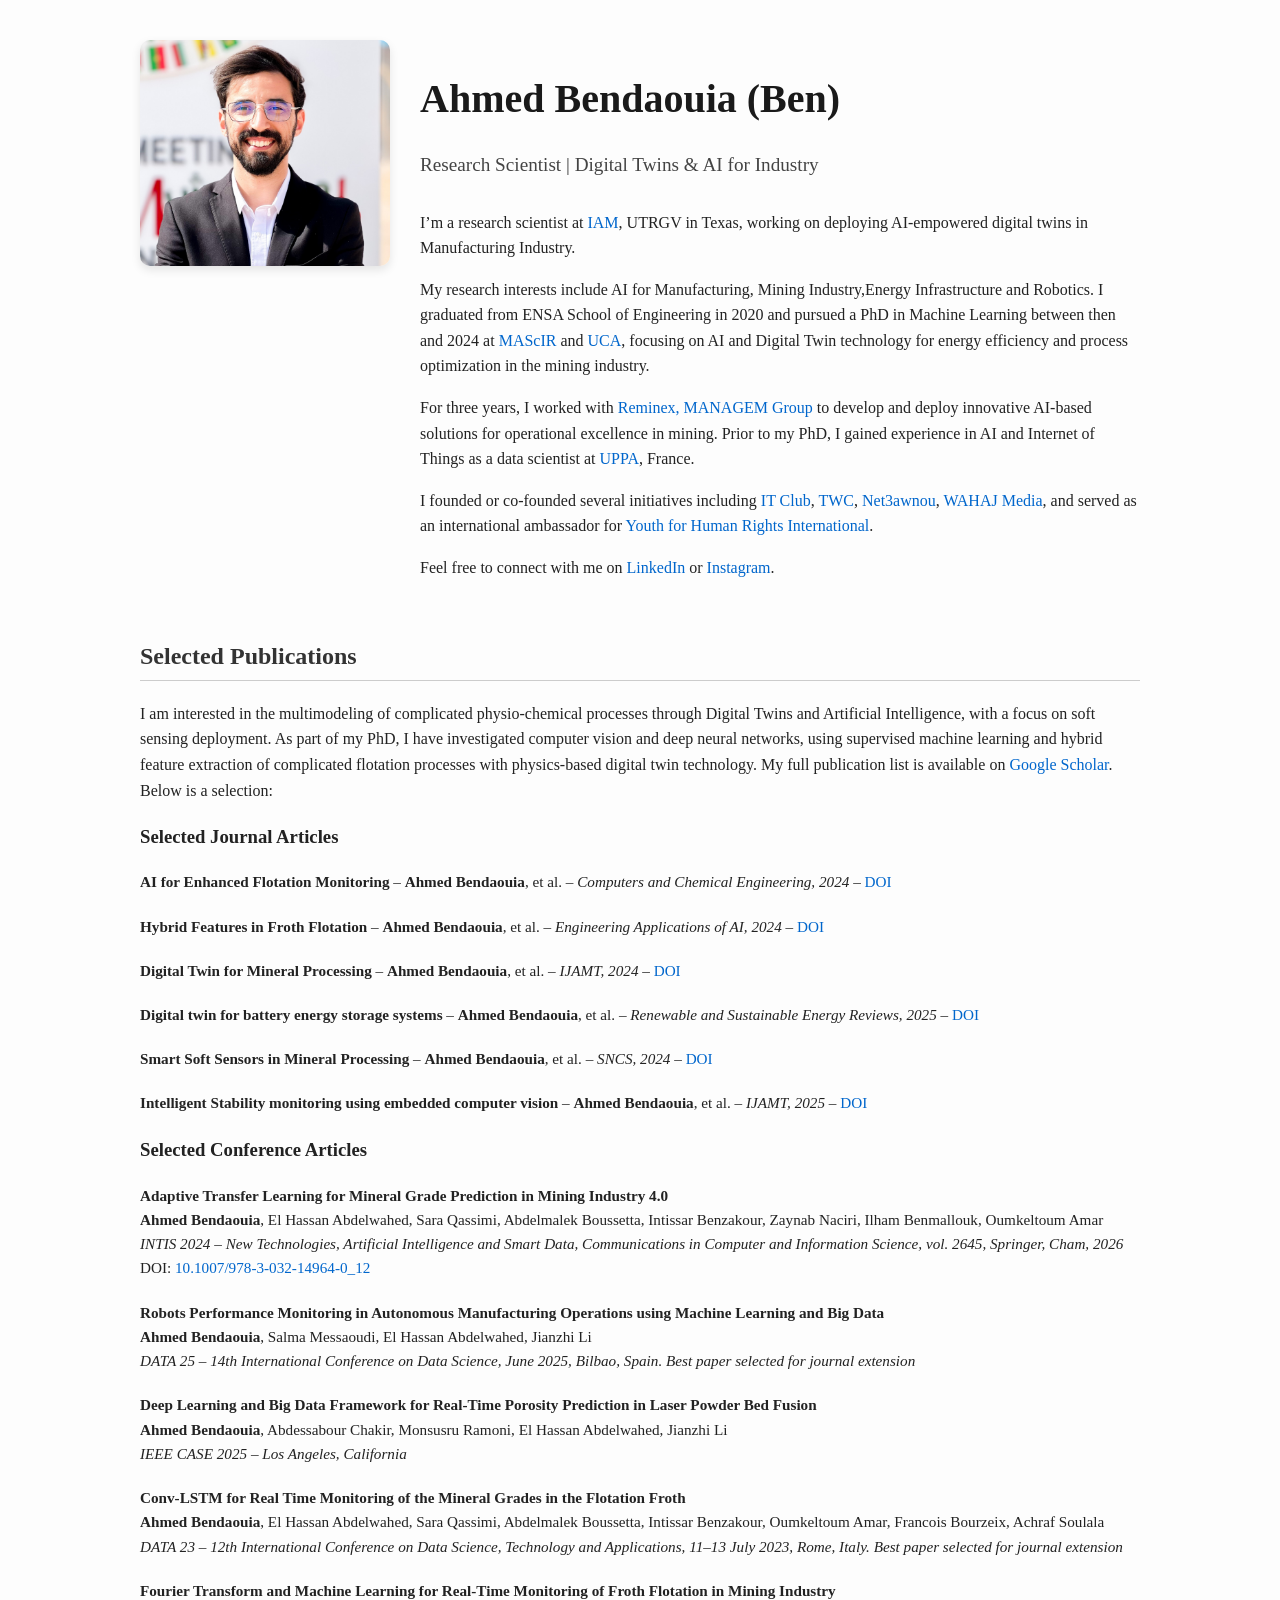
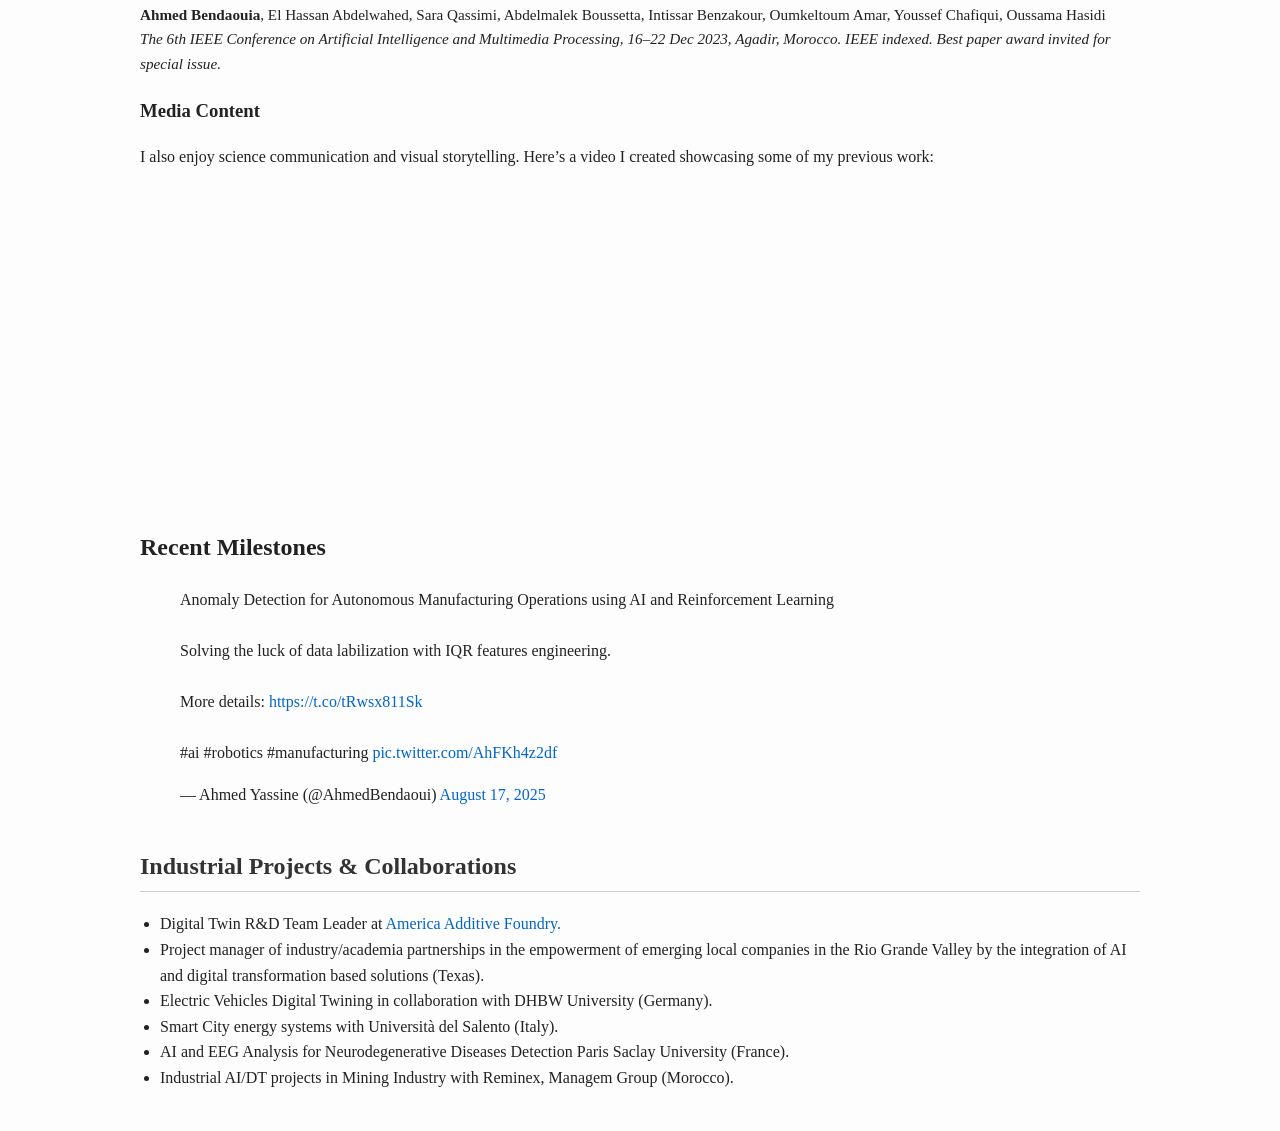
==== commit 9c2ca1b1: "Revert "Update homepage content and modernize resume layout" This reverts commit 3e7e5c215a858a1a6d5" ====
--- a/index.html
+++ b/index.html
@@ -2,147 +2,170 @@
 <html lang="en">
 <head>
     <meta charset="UTF-8">
-    <title>Ahmed Bendaouia, Ph.D. | AI, Digital Twins, Autonomous Discovery</title>
-    <meta name="viewport" content="width=device-width, initial-scale=1.0">
-    <meta name="description" content="Ahmed Bendaouia, Ph.D. is a research scientist focusing on AI/ML, digital twins, autonomous experimentation, and scientific computing for energy and advanced manufacturing systems.">
+    <title>Ahmed Bendaouia </title>
     <link rel="stylesheet" href="style.css">
 </head>
 <body>
-    <div class="page-shell">
-        <header class="hero">
-            <div class="hero-content">
-                <p class="eyebrow">Research Scientist · AI / ML · Digital Twins · Autonomous Discovery</p>
-                <h1>Ahmed Bendaouia <span>Ph.D.</span></h1>
-                <p class="hero-description">I build AI-enabled digital twins, predictive analytics, and autonomous experimentation workflows for batteries, manufacturing, and complex scientific systems.</p>
-                <div class="contact-links">
-                    <a href="mailto:ahmed.bendaouia1@gmail.com">ahmed.bendaouia1@gmail.com</a>
-                    <a href="https://www.linkedin.com/in/ahmedbendaouia/" target="_blank" rel="noreferrer">LinkedIn</a>
-                    <a href="https://scholar.google.com/citations?user=_yjMMRQAAAAJ&hl=en" target="_blank" rel="noreferrer">Google Scholar</a>
-                    <a href="https://github.com/ahmedbendaouia" target="_blank" rel="noreferrer">GitHub</a>
+    <div class="container profile">
+        <div class="image-container">
+            <img src="Profile Ahmed Bendaouia.jpg" alt="Ahmed Bendaouia Profile Photo">
+        </div>
+        <div class="bio">
+            <h1>Ahmed Bendaouia (Ben)</h1>
+            <p class="subtitle">Research Scientist | Digital Twins & AI for Industry</p>
+            <p>
+                I’m a research scientist at 
+                <a href="https://www.utrgv.edu/iam/" target="_blank">IAM</a>, UTRGV in Texas, working on deploying AI-empowered digital twins in Manufacturing Industry.
+            </p>
+            <p>
+                My research interests include AI for Manufacturing, Mining Industry,Energy Infrastructure and Robotics. 
+                I graduated from ENSA School of Engineering in 2020 and pursued a PhD in Machine Learning between then and 2024 at 
+                <a href="https://www.um6p.ma/en/mascir-moroccan-foundation-advanced-science-innovation-and-research" target="_blank">MAScIR</a> and 
+                <a href="https://www.uca.ma/en" target="_blank">UCA</a>, focusing on AI and Digital Twin technology for energy efficiency and 
+                process optimization in the mining industry.
+            </p>
+            <p>
+                For three years, I worked with 
+                <a href="https://www.managemgroup.com/en" target="_blank">Reminex, MANAGEM Group</a> to develop and deploy innovative AI-based solutions 
+                for operational excellence in mining. Prior to my PhD, I gained experience in AI and Internet of Things as a data scientist at 
+                <a href="https://www.univ-pau.fr/fr/index.html" target="_blank">UPPA</a>, France.
+            </p>
+            <p>
+                I founded or co-founded several initiatives including 
+                <a href="https://www.instagram.com/it.clubfssm?igsh=MjR3ZHBhdmNwejNn" target="_blank">IT Club</a>, 
+                <a href="https://www.instagram.com/club_together_we_can?igsh=MTRoNW9ueDQ2cGRrYg==" target="_blank">TWC</a>, 
+                <a href="https://www.instagram.com/nt3awnou_morocco?igsh=MTZ1MWN5cHkwdWtiNA==" target="_blank">Net3awnou</a>, 
+                <a href="https://www.youtube.com/@wahajmedia" target="_blank">WAHAJ Media</a>, 
+                and served as an international ambassador for 
+                <a href="https://www.youthforhumanrights.org/" target="_blank">Youth for Human Rights International</a>.
+            </p>
+            <p>
+                Feel free to connect with me on 
+                <a href="https://www.linkedin.com/in/ahmedbendaouia" target="_blank">LinkedIn</a> or 
+                <a href="https://www.instagram.com/ahmedbendaouia" target="_blank">Instagram</a>.
+            </p>
+        </div>
+    </div>
+
+    <div class="container">
+        <div class="section">
+            <h2> Selected Publications</h2>
+            <p>
+                I am interested in the multimodeling of complicated physio-chemical processes through Digital Twins and Artificial Intelligence, 
+                with a focus on soft sensing deployment. As part of my PhD, I have investigated computer vision and deep neural networks, using supervised machine learning 
+                and hybrid feature extraction of complicated flotation processes with physics-based digital twin technology. My full publication list is available on 
+                <a href="https://scholar.google.com/citations?user=_yjMMRQAAAAJ&hl=en&oi=ao" target="_blank">Google Scholar</a>. Below is a selection:
+            </p>
+
+            <h3> Selected Journal Articles</h3>
+            <ul class="pub-list">
+                <li><strong>AI for Enhanced Flotation Monitoring</strong> – <b>Ahmed Bendaouia</b>, et al. – <i>Computers and Chemical Engineering, 2024</i> – <a href="https://doi.org/10.1016/j.compchemeng.2023.108476" target="_blank">DOI</a></li>
+                <li><strong>Hybrid Features in Froth Flotation</strong> – <b>Ahmed Bendaouia</b>, et al. – <i>Engineering Applications of AI, 2024</i> – <a href="https://doi.org/10.1016/j.engappai.2023.107680" target="_blank">DOI</a></li>
+                <li><strong>Digital Twin for Mineral Processing</strong> – <b>Ahmed Bendaouia</b>, et al. – <i>IJAMT, 2024</i> – <a href="https://doi.org/10.1007/s00170-024-13384-3" target="_blank">DOI</a></li>
+                <li><strong>Digital twin for battery energy storage systems</strong> – <b>Ahmed Bendaouia</b>, et al. – <i>Renewable and Sustainable Energy Reviews, 2025</i> – <a href="https://doi.org/10.1016/j.rser.2025.116347" target="_blank">DOI</a></li>
+                <li><strong>Smart Soft Sensors in Mineral Processing</strong> – <b>Ahmed Bendaouia</b>, et al. – <i>SNCS, 2024</i> – <a href="https://doi.org/10.1007/s42979-024-02706-7" target="_blank">DOI</a></li>
+                <li><strong>Intelligent Stability monitoring using embedded computer vision</strong> – <b>Ahmed Bendaouia</b>, et al. – <i>IJAMT, 2025</i> – <a href="https://doi.org/10.1007/s00170-025-16740-z" target="_blank">DOI</a></li>
+            </ul>
+
+            <h3> Selected Conference Articles</h3>
+            <ul class="pub-list">
+                <li>
+                    <strong>Adaptive Transfer Learning for Mineral Grade Prediction in Mining Industry 4.0</strong><br>
+                    <b>Ahmed Bendaouia</b>, El Hassan Abdelwahed, Sara Qassimi, Abdelmalek Boussetta, Intissar Benzakour, Zaynab Naciri, Ilham Benmallouk, Oumkeltoum Amar<br>
+                    <i>INTIS 2024 – New Technologies, Artificial Intelligence and Smart Data, Communications in Computer and Information Science, vol. 2645, Springer, Cham, 2026</i><br>
+                    DOI: <a href="https://doi.org/10.1007/978-3-032-14964-0_12">10.1007/978-3-032-14964-0_12</a>
+                </li>
+                <li>
+                    <strong>Robots Performance Monitoring in Autonomous Manufacturing Operations using Machine Learning and Big Data</strong><br>
+                    <b>Ahmed Bendaouia</b>, Salma Messaoudi, El Hassan Abdelwahed, Jianzhi Li<br>
+                    <i>DATA 25 – 14th International Conference on Data Science, June 2025, Bilbao, Spain. Best paper selected for journal extension</i>
+                </li>
+                <li>
+                    <strong>Deep Learning and Big Data Framework for Real-Time Porosity Prediction in Laser Powder Bed Fusion</strong><br>
+                    <b>Ahmed Bendaouia</b>, Abdessabour Chakir, Monsusru Ramoni, El Hassan Abdelwahed, Jianzhi Li<br>
+                    <i>IEEE CASE 2025 – Los Angeles, California</i>
+                </li>
+                <li>
+                    <strong>Conv-LSTM for Real Time Monitoring of the Mineral Grades in the Flotation Froth</strong><br>
+                    <b>Ahmed Bendaouia</b>, El Hassan Abdelwahed, Sara Qassimi, Abdelmalek Boussetta, Intissar Benzakour, Oumkeltoum Amar, Francois Bourzeix, Achraf Soulala<br>
+                    <i>DATA 23 – 12th International Conference on Data Science, Technology and Applications, 11–13 July 2023, Rome, Italy. Best paper selected for journal extension</i>
+                </li>
+                <li>
+                    <strong>Fourier Transform and Machine Learning for Real-Time Monitoring of Froth Flotation in Mining Industry</strong><br>
+                    <b>Ahmed Bendaouia</b>, El Hassan Abdelwahed, Sara Qassimi, Abdelmalek Boussetta, Intissar Benzakour, Oumkeltoum Amar, Youssef Chafiqui, Oussama Hasidi<br>
+                    <i>The 6th IEEE Conference on Artificial Intelligence and Multimedia Processing, 16–22 Dec 2023, Agadir, Morocco. IEEE indexed. Best paper award invited for special issue.</i><br>
+                </li>
+            </ul>
+
+            <h3> Media Content</h3>
+            <p>
+                I also enjoy science communication and visual storytelling. Here’s a video I created showcasing some of my previous work:<br>
+               </p>
+            <div>
+                 <iframe width="560" height="315" src="https://www.youtube.com/embed/IL3IFCervDk?si=A4GlH9zWwYGz3QHS" title="YouTube video player" frameborder="0" allow="accelerometer; autoplay; clipboard-write; encrypted-media; gyroscope; picture-in-picture; web-share" referrerpolicy="strict-origin-when-cross-origin" allowfullscreen></iframe>
+            </div>
+        </div>
+            <h2> Recent Milestones</h2>
+            
+            <div class="iframe-section">
+            
+              <!-- <div class="iframe-container">
+                <iframe src="https://www.instagram.com/p/C01569sMpWo/embed" width="400" height="480" frameborder="0" scrolling="no" allowtransparency="true"></iframe>
+              </div> -->
+                <div class="tweet-container">
+                    <blockquote class="twitter-tweet">
+                        <p lang="en" dir="ltr">
+                            Anomaly Detection for Autonomous Manufacturing Operations using AI and Reinforcement Learning<br><br>
+                            Solving the luck of data labilization with IQR features engineering.<br><br>
+                            More details: <a href="https://t.co/tRwsx811Sk">https://t.co/tRwsx811Sk</a><br><br>
+                            #ai #robotics #manufacturing 
+                            <a href="https://t.co/AhFKh4z2df">pic.twitter.com/AhFKh4z2df</a>
+                        </p>&mdash; Ahmed Yassine (@AhmedBendaoui) 
+                        <a href="https://twitter.com/AhmedBendaoui/status/1957196632686199253?ref_src=twsrc%5Etfw">August 17, 2025</a>
+                    </blockquote>
                 </div>
+                
+                <div class="x-post-container">
+                    <blockquote class="twitter-tweet" data-lang="en" data-dnt="true" data-theme="light">
+                        <a href="https://twitter.com/ahmedbendaoui/status/1960097783857455575"></a>
+                    </blockquote>
+                </div>
+                
+                <!-- Twitter widget loader (should only appear ONCE on the page) -->
+                <script async src="https://platform.twitter.com/widgets.js" charset="utf-8"></script>
+
+                <!-- <div class="highlighted-image">
+                  <a href="https://i0.wp.com/valleybusinessreport.com/wp-content/uploads/2025/05/Pic-7-1.jpg?ssl=1" target="_blank">
+                    <img src="https://i0.wp.com/valleybusinessreport.com/wp-content/uploads/2025/05/Pic-7-1.jpg?ssl=1" alt="UTRGV Event Highlight" class="highlighted-img">
+                  </a>
+                  <p class="caption">Featured in Valley Business Report, May 2025 – UTRGV Digital Twin Research</p>
+                </div> --> 
+
+              <!-- <div class="iframe-container">
+                <iframe src="https://www.linkedin.com/embed/feed/update/urn:li:ugcPost:7264721597322641408?collapsed=1" height="878" width="504" frameborder="0" allowfullscreen="" title="Post intégré"></iframe>
+              </div>
+
+              <div class="iframe-container">
+                <iframe src="https://www.linkedin.com/embed/feed/update/urn:li:activity:7344738625319759872" height="480" width="504" frameborder="0" allowfullscreen="" title="LinkedIn Post"></iframe>
+              </div>
+            
+              <div class="iframe-container">
+                <iframe src="https://www.linkedin.com/embed/feed/update/urn:li:activity:7328120970966175744" height="480" width="504" frameborder="0" allowfullscreen="" title="LinkedIn Post"></iframe>
+              </div> -->
+            
             </div>
-            <div class="hero-image">
-                <img src="Profile Ahmed Bendaouia.jpg" alt="Portrait of Ahmed Bendaouia">
-            </div>
-        </header>
 
-        <main class="content">
-            <section class="card about">
-                <h2>Professional Profile</h2>
-                <p>Research scientist specializing in artificial intelligence, machine learning, digital twins, scientific computing, and autonomous experimentation for complex materials and energy systems. My work focuses on predictive modeling, multimodal data fusion, surrogate modeling, simulation-informed AI, and reproducible workflows to accelerate scientific discovery and operational decision-making.</p>
-            </section>
-
-            <section class="card grid-card">
-                <div>
-                    <h3>Research Interests</h3>
-                    <ul>
-                        <li>AI/ML for predictive modeling and inverse design of materials systems</li>
-                        <li>Autonomous and semi-autonomous experimentation</li>
-                        <li>Multimodal experimental data analysis and data fusion</li>
-                        <li>Digital twins and simulation-augmented AI for scientific workflows</li>
-                        <li>Reinforcement learning, active learning, and generative AI</li>
-                        <li>Uncertainty-aware and interpretable machine learning</li>
-                    </ul>
-                </div>
-                <div>
-                    <h3>Technical Skills</h3>
-                    <ul>
-                        <li><strong>Programming:</strong> Python, C/C++, MATLAB, Java, CUDA</li>
-                        <li><strong>ML / AI:</strong> PyTorch, TensorFlow, Scikit-learn, CNNs, LSTMs, ConvLSTMs, Vision Transformers, RL, federated learning</li>
-                        <li><strong>Scientific Computing:</strong> NumPy, SciPy, Pandas, Apache Hadoop, large-scale data analysis</li>
-                        <li><strong>Modeling & Optimization:</strong> digital twins, surrogate modeling, physics-informed ML, optimization workflows</li>
-                        <li><strong>Environments:</strong> Linux research systems, Git-based version control, reproducible pipelines</li>
-                        <li><strong>Applications:</strong> battery systems, advanced manufacturing, semiconductor monitoring, robotics, critical minerals</li>
-                    </ul>
-                </div>
-            </section>
-
-            <section class="card">
-                <h2>Professional Experience</h2>
-                <div class="timeline">
-                    <div class="item">
-                        <h3>Associate Research Scientist</h3>
-                        <p class="meta">Institute for Advanced Manufacturing, UTRGV · Aug 2025 – Present</p>
-                        <ul>
-                            <li>Lead multidisciplinary R&D programs in AI/ML, digital twins, robotics, and autonomous experimentation.</li>
-                            <li>Designed digital twin platforms for battery energy storage system manufacturing and predictive monitoring.</li>
-                            <li>Developed AI workflows to estimate and forecast battery SOC and SOH.</li>
-                            <li>Engineered real-time monitoring and reinforcement learning solutions for energy resilience.</li>
-                            <li>Managed a research portfolio exceeding $5M and supported academic, industrial, and national lab collaborations.</li>
-                        </ul>
-                    </div>
-                    <div class="item">
-                        <h3>Postdoctoral Fellow</h3>
-                        <p class="meta">CAMICS, UTRGV · Sep 2024 – Sep 2025</p>
-                        <ul>
-                            <li>Built physics-informed digital twin models for LPBF, LDED, WAAM, and casting processes.</li>
-                            <li>Created multiscale simulation-informed AI frameworks for defect prediction and quality estimation.</li>
-                            <li>Engineered real-time monitoring systems for defect detection and process optimization.</li>
-                        </ul>
-                    </div>
-                    <div class="item">
-                        <h3>AI & Digital Twin Researcher Engineer</h3>
-                        <p class="meta">MANAGEM Group / Reminex · Feb 2021 – Aug 2024</p>
-                        <ul>
-                            <li>Developed hybrid modeling frameworks combining data-driven methods with physical process constraints.</li>
-                            <li>Delivered predictive monitoring, anomaly detection, and low-latency edge AI solutions.</li>
-                            <li>Led data collection and validation campaigns across large industrial systems.</li>
-                        </ul>
-                    </div>
-                    <div class="item">
-                        <h3>Data Science Engineer</h3>
-                        <p class="meta">LIUPPA, France · Feb 2020 – Nov 2020</p>
-                        <ul>
-                            <li>Built IoT data frameworks for smart buildings and energy-aware infrastructure.</li>
-                            <li>Developed data-query optimization pipelines for freshness and obsolescence management.</li>
-                        </ul>
-                    </div>
-                </div>
-            </section>
-
-            <section class="card split-card">
-                <div>
-                    <h2>Education</h2>
-                    <ul>
-                        <li><strong>Ph.D.</strong> Artificial Intelligence for Minerals Processing — Cadi Ayyad University, 2024</li>
-                        <li><strong>Master’s</strong> Data Science and Artificial Intelligence — ENSA UAE / UPPA, France, 2020</li>
-                        <li><strong>Bachelor’s</strong> Computer Science and Mathematics — Cadi Ayyad University, 2018</li>
-                    </ul>
-                </div>
-                <div>
-                    <h2>Selected Projects</h2>
-                    <ul>
-                        <li>AI-powered SOC and SOH monitoring for battery energy storage systems.</li>
-                        <li>Digital twin systems for HydroCat energy resilience and mission-aware operation.</li>
-                        <li>Digital twin monitoring for semiconductor CMP and robotic experimentation.</li>
-                        <li>Multimodal machine learning for additive manufacturing and high-entropy alloys.</li>
-                        <li>Autonomous experimentation and AI-enabled scientific discovery workflows.</li>
-                    </ul>
-                </div>
-            </section>
-
-            <section class="card">
-                <h2>Selected Publications</h2>
-                <ul class="publication-list">
-                    <li><strong>Digital Twin for Battery Energy Storage Systems</strong>, A. Bendaouia et al., Renewable and Sustainable Energy Reviews, 2026.</li>
-                    <li><strong>Reinforcement Learning for Imbalanced Data in Robotic Anomaly Detection</strong>, S. Messaoudi, A. Bendaouia et al., SN Computer Science, 2026.</li>
-                    <li><strong>Intelligent Real-Time Flotation Froth Stability Monitoring</strong>, A. Bendaouia et al., The International Journal of Advanced Manufacturing Technology, 2025.</li>
-                    <li><strong>AI for Enhanced Flotation Monitoring</strong>, A. Bendaouia et al., Computers and Chemical Engineering, 2024.</li>
-                    <li><strong>Hybrid Feature Extraction for Online Mineral Grade Determination</strong>, A. Bendaouia et al., Engineering Applications of Artificial Intelligence, 2024.</li>
-                </ul>
-                <p class="small">For the complete publication record, visit <a href="https://scholar.google.com/citations?user=_yjMMRQAAAAJ&hl=en" target="_blank" rel="noreferrer">Google Scholar</a>.</p>
-            </section>
-
-            <section class="card">
-                <h2>Awards & Leadership</h2>
-                <ul>
-                    <li>Excellence and Operational Leadership Award — Manufacturing Expo, 2026.</li>
-                    <li>Top 1% Research Interest Score — ResearchGate, 2023.</li>
-                    <li>Multiple best paper awards and 50+ peer-review contributions.</li>
-                    <li>Mentored multidisciplinary teams and delivered workshops in Morocco, France, Germany, and the United States.</li>
-                </ul>
-            </section>
-        </main>
+        <div class="section">
+            <h2> Industrial Projects & Collaborations</h2>
+            <ul>
+                <li>Digital Twin R&D Team Leader at <a href="https://www.americasadditivefoundry.org/about/index.htm" target="_blank">America Additive Foundry.</a></li>
+                <li>Project manager of industry/academia partnerships in the empowerment of emerging local companies in the Rio Grande Valley by the integration of AI and digital transformation based solutions (Texas).</li>
+                <li>Electric Vehicles Digital Twining in collaboration with DHBW University (Germany).</li>
+                <li>Smart City energy systems with Università del Salento (Italy).</li>
+                <li>AI and EEG Analysis for Neurodegenerative Diseases Detection Paris Saclay University (France).</li>
+                <li>Industrial AI/DT projects in Mining Industry with Reminex, Managem Group (Morocco).</li>
+            </ul>
+        </div>
     </div>
 </body>
 </html>
--- a/style.css
+++ b/style.css
@@ -1,188 +1,107 @@
-:root {
-    color-scheme: light;
-    --bg: #eef4fb;
-    --surface: #ffffff;
-    --text: #111827;
-    --muted: #556077;
-    --accent: #1356a7;
-    --border: #dce4ee;
-    --radius: 28px;
+
+body {
+    font-family: 'Georgia', serif;
+    background-color: #fdfdfd;
+    color: #222;
+    line-height: 1.6;
+    margin: 0;
+    padding: 0;
 }
 
-* {
-    box-sizing: border-box;
+.container {
+    max-width: 1000px;
+    margin: 40px auto;
+    padding: 0 20px;
 }
 
-html {
-    scroll-behavior: smooth;
+.profile {
+    display: flex;
+    flex-wrap: wrap;
+    align-items: flex-start;
+    gap: 30px;
 }
 
-body {
-    margin: 0;
-    min-height: 100%;
-    font-family: Inter, -apple-system, BlinkMacSystemFont, 'Segoe UI', sans-serif;
-    background: linear-gradient(180deg, #f6f9fd 0%, #e4eef8 100%);
-    color: var(--text);
-    line-height: 1.7;
+.image-container img {
+    max-width: 250px;
+    border-radius: 10px;
+    box-shadow: 0 4px 10px rgba(0,0,0,0.1);
 }
 
-.page-shell {
-    width: min(1160px, calc(100% - 32px));
-    margin: 0 auto;
-    padding: 24px 0 48px;
-}
-
-.hero {
-    display: grid;
-    grid-template-columns: minmax(0, 1.2fr) 0.8fr;
-    gap: 36px;
-    align-items: center;
-    margin-bottom: 32px;
-}
-
-@media (max-width: 900px) {
-    .hero {
-        grid-template-columns: 1fr;
-    }
-}
-
-.hero-content {
-    padding: 32px 0;
-}
-
-.eyebrow {
-    font-size: 0.95rem;
-    font-weight: 600;
-    letter-spacing: 0.05em;
-    color: var(--accent);
-    margin: 0 0 16px;
+.bio {
+    flex: 1;
+    min-width: 300px;
 }
 
 h1 {
-    margin: 0 0 20px;
-    font-size: clamp(2.4rem, 2.8vw, 3.6rem);
-    line-height: 1.03;
+    font-size: 2.5em;
+    margin-bottom: 0.3em;
+    color: #1a1a1a;
 }
 
-h1 span {
-    color: var(--accent);
-    font-weight: 500;
+.subtitle {
+    font-size: 1.2em;
+    color: #444;
+    margin-bottom: 1.5em;
 }
 
-.hero-description {
-    max-width: 720px;
-    margin: 0 0 24px;
-    color: #334155;
-    font-size: 1.05rem;
+.section {
+    margin-top: 2.5em;
 }
 
-.contact-links {
-    display: flex;
-    flex-wrap: wrap;
-    gap: 12px;
-}
-
-.contact-links a {
-    color: var(--accent);
-    font-weight: 600;
-    text-decoration: none;
-}
-
-.hero-image img {
-    width: 100%;
-    border-radius: 28px;
-    object-fit: cover;
-    box-shadow: 0 24px 60px rgba(15, 23, 42, 0.12);
-}
-
-.content {
-    display: grid;
-    gap: 24px;
-}
-
-.card {
-    background: var(--surface);
-    border: 1px solid var(--border);
-    border-radius: var(--radius);
-    padding: 32px;
-    box-shadow: 0 16px 50px rgba(15, 23, 42, 0.06);
-}
-
-.card h2,
-.card h3 {
-    margin-top: 0;
-    color: #111827;
-}
-
-.card h2 {
-    font-size: 1.55rem;
-    margin-bottom: 18px;
-}
-
-.card h3 {
-    font-size: 1.15rem;
-    margin-bottom: 12px;
-}
-
-.grid-card,
-.split-card {
-    display: grid;
-    grid-template-columns: repeat(2, minmax(0, 1fr));
-    gap: 24px;
-}
-
-@media (max-width: 860px) {
-    .grid-card,
-    .split-card {
-        grid-template-columns: 1fr;
-    }
+.section h2 {
+    color: #333;
+    border-bottom: 1px solid #ccc;
+    padding-bottom: 0.2em;
 }
 
 ul {
-    margin: 0;
-    padding-left: 1.25rem;
+    list-style-type: disc;
+    padding-left: 20px;
 }
 
-ul li {
-    margin-bottom: 0.95rem;
-    color: var(--muted);
-}
-
-.publication-list {
-    list-style: none;
+.pub-list {
+    list-style-type: none;
     padding-left: 0;
 }
 
-.publication-list li {
-    margin-bottom: 1rem;
+.pub-list li {
+    margin-bottom: 1.3em;
+    font-size: 0.95em;
 }
 
-.publication-list strong {
-    color: var(--text);
-}
-
-.meta {
-    margin: 0.35rem 0 1rem;
-    font-size: 0.95rem;
-    color: var(--muted);
-}
-
-.card p,
-.card li {
-    font-size: 1rem;
-}
-
-.small {
-    margin-top: 16px;
-    color: var(--muted);
-    font-size: 0.95rem;
+.pub-list li b {
+    color: #222;
 }
 
 a {
-    color: var(--accent);
+    color: #0066cc;
+    text-decoration: none;
 }
 
 a:hover {
     text-decoration: underline;
 }
+.highlighted-image {
+    text-align: center;
+    margin: 30px 0;
+}
 
+.highlighted-img {
+    width: 90%;
+    max-width: 600px;
+    border: 4px solid #4a90e2;
+    border-radius: 12px;
+    box-shadow: 0 4px 15px rgba(0, 0, 0, 0.2);
+    transition: transform 0.3s ease;
+}
+
+.highlighted-img:hover {
+    transform: scale(1.03);
+}
+
+.caption {
+    font-style: italic;
+    margin-top: 10px;
+    color: #444;
+}
+
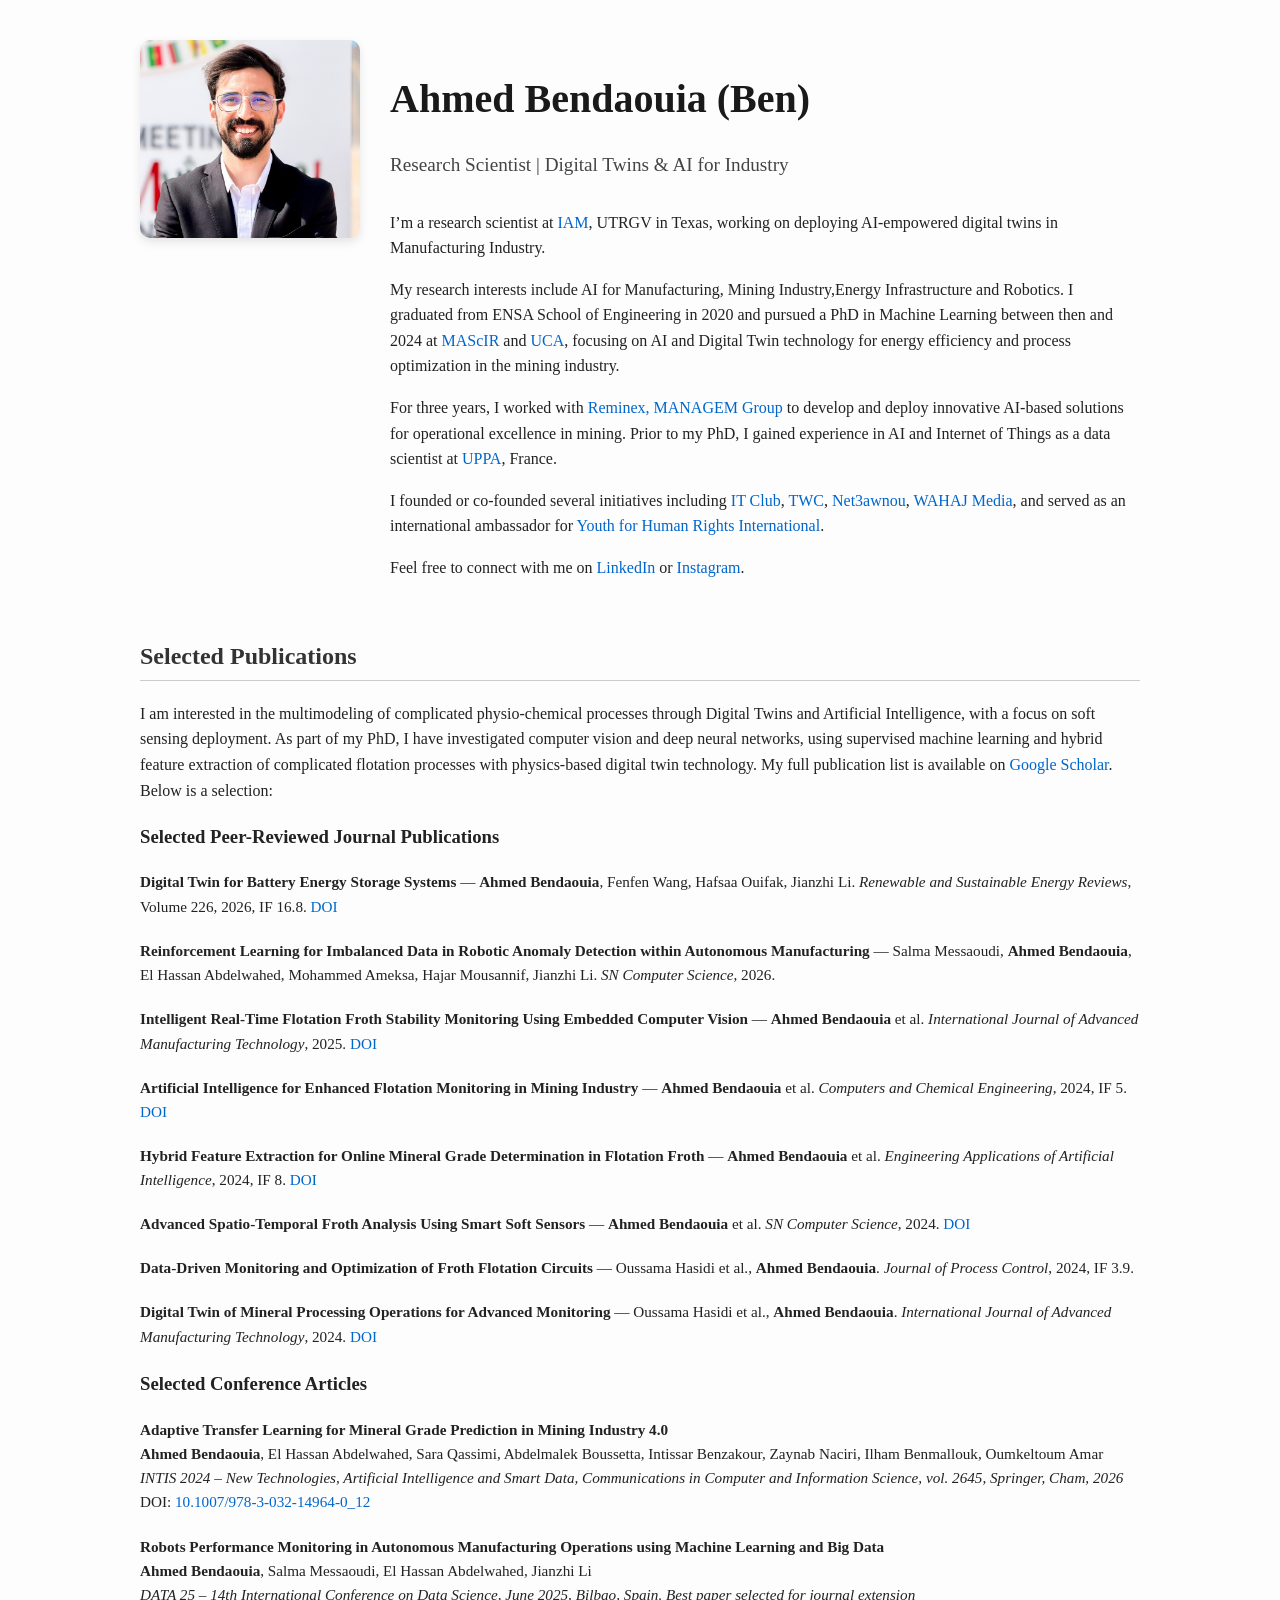
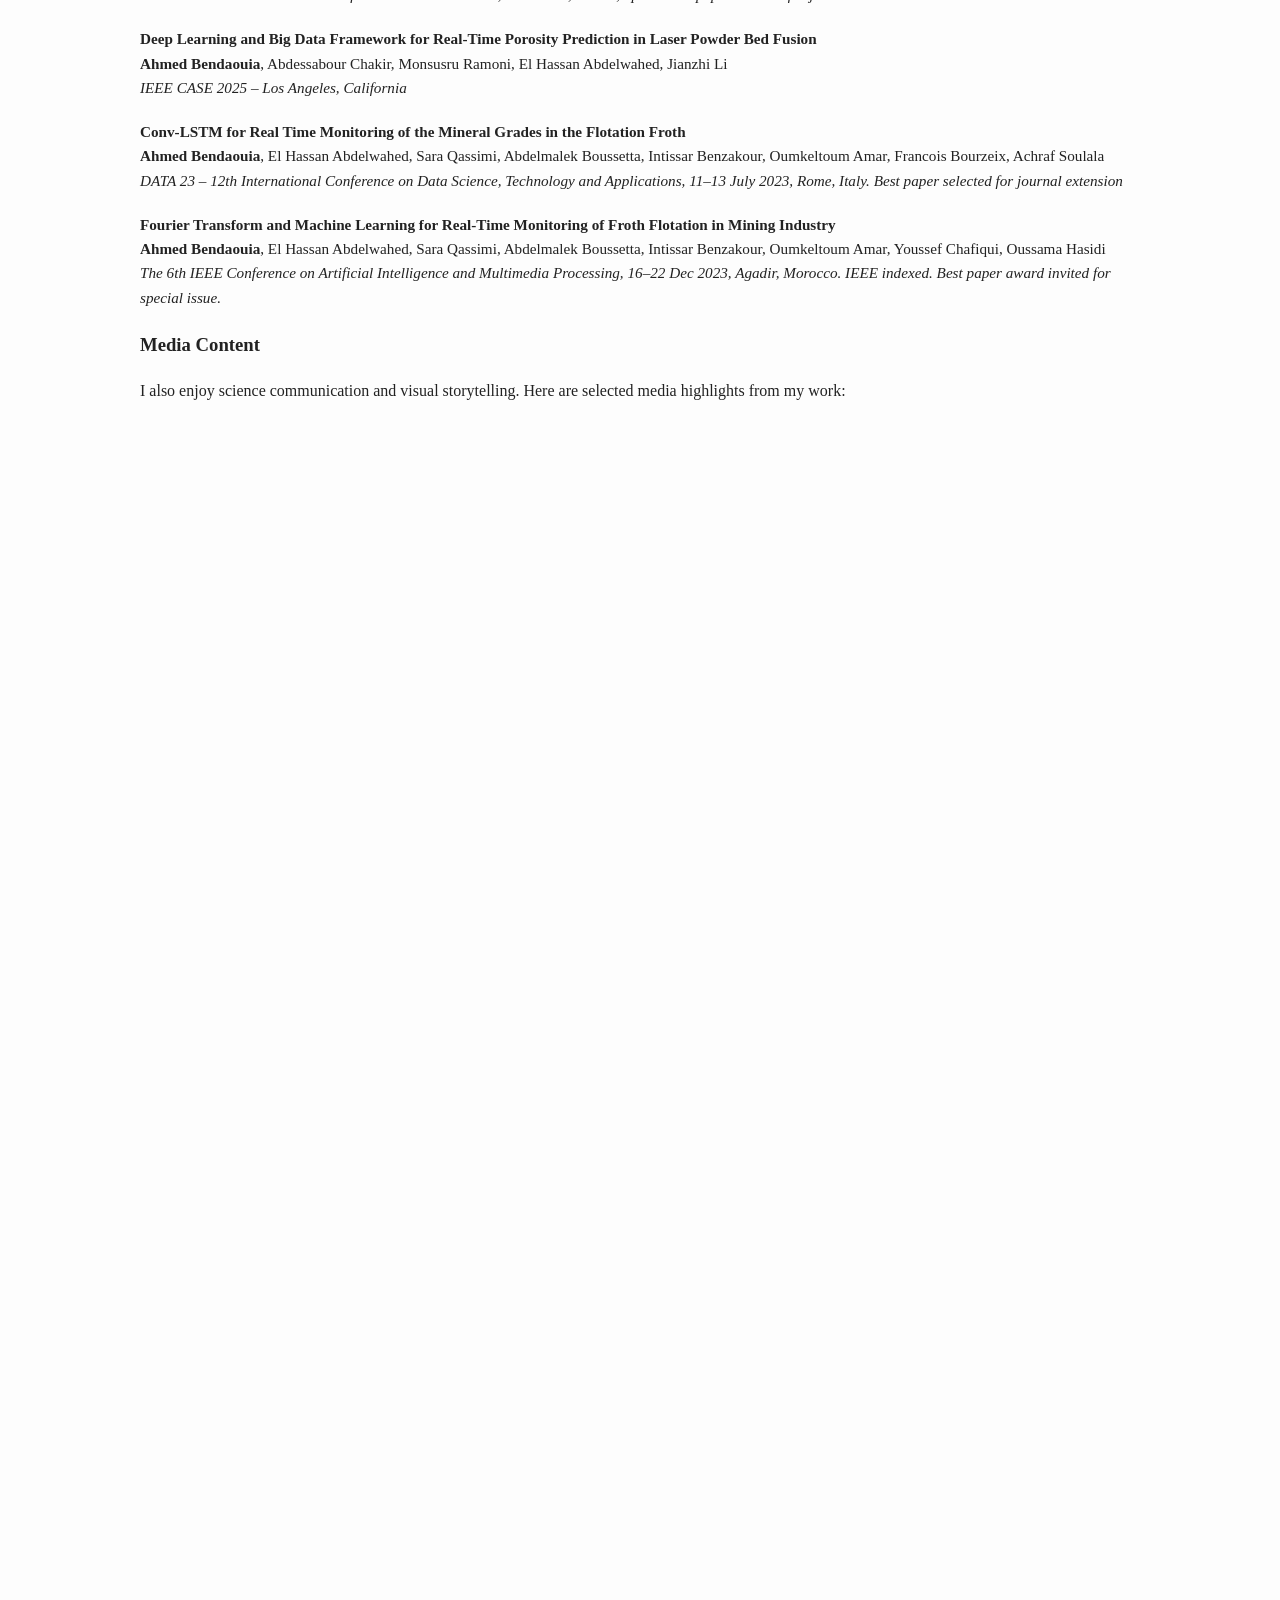
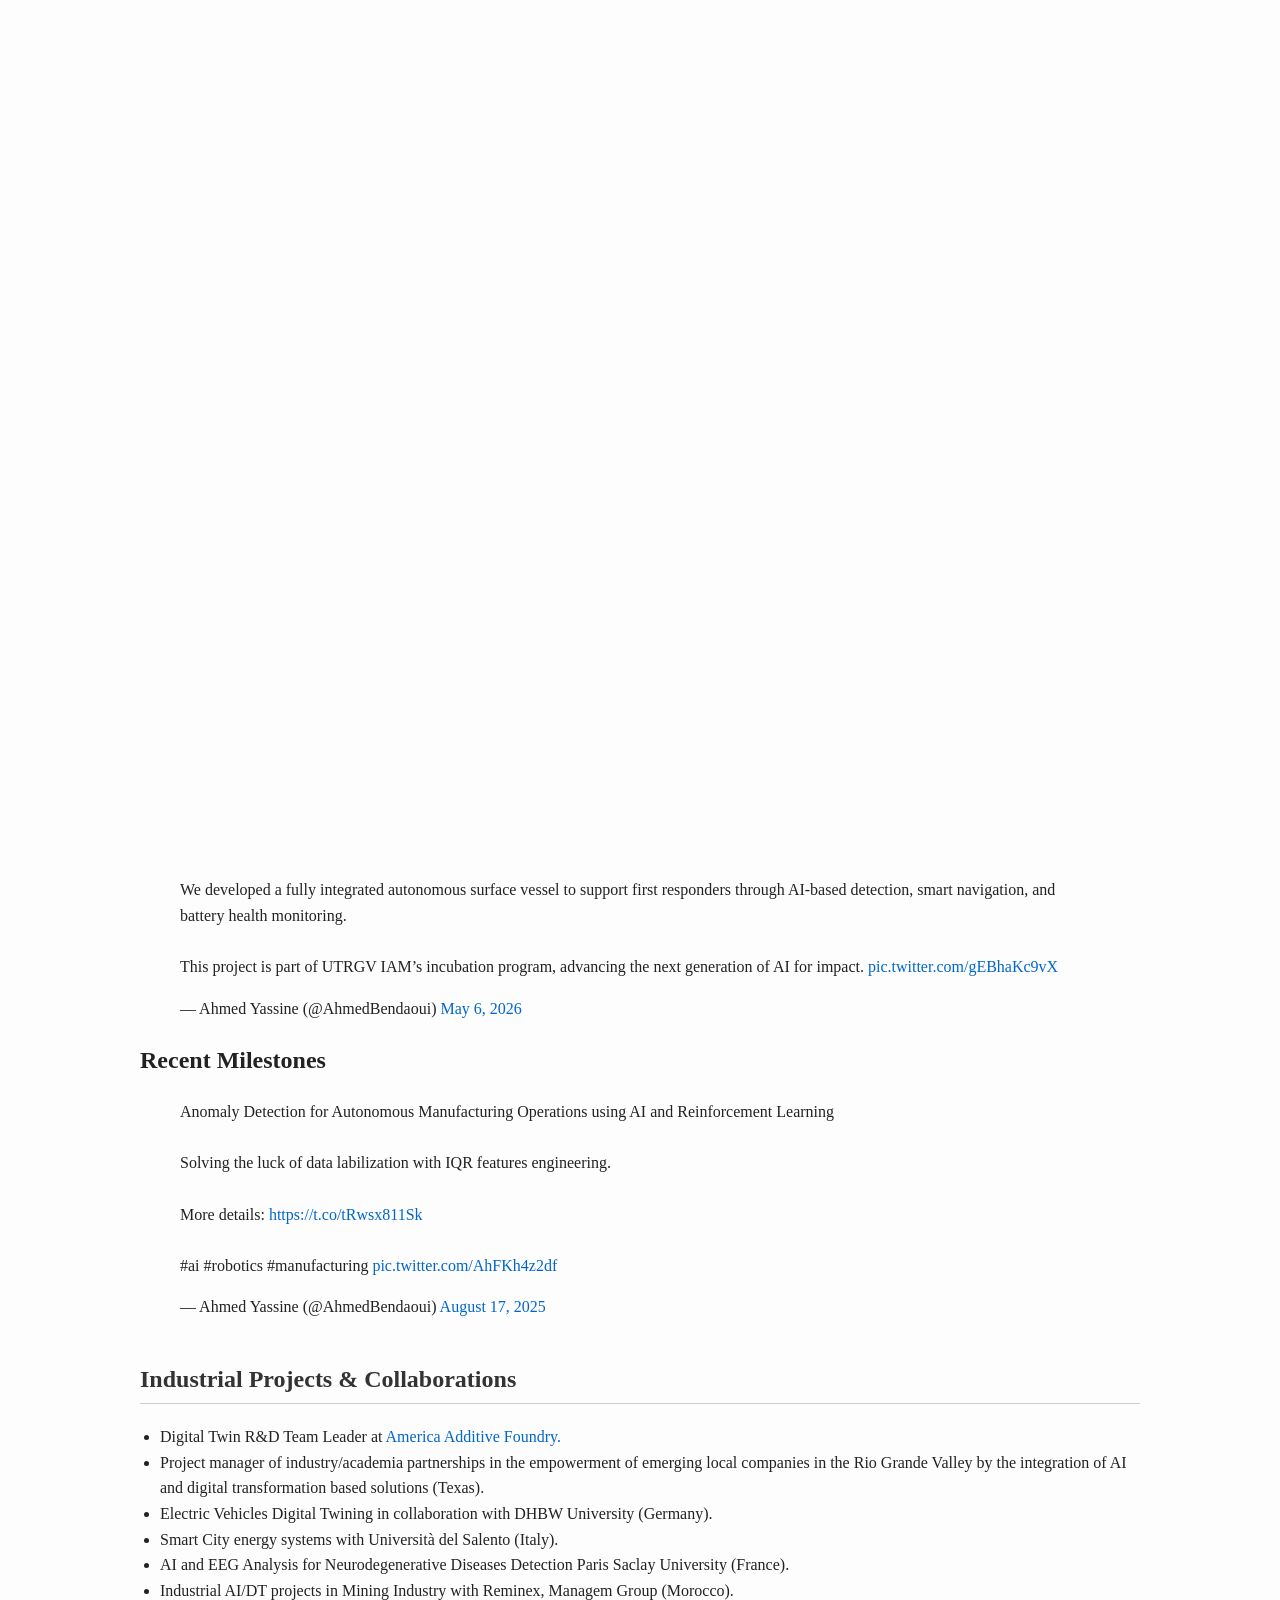
==== commit 836f0ca0: "Publish updated personal website" ====
--- a/index.html
+++ b/index.html
@@ -2,170 +2,11 @@
 <html lang="en">
 <head>
     <meta charset="UTF-8">
-    <title>Ahmed Bendaouia </title>
-    <link rel="stylesheet" href="style.css">
+    <meta http-equiv="refresh" content="0; url=archived-site/">
+    <title>Ahmed Bendaouia</title>
+    <link rel="canonical" href="archived-site/">
 </head>
 <body>
-    <div class="container profile">
-        <div class="image-container">
-            <img src="Profile Ahmed Bendaouia.jpg" alt="Ahmed Bendaouia Profile Photo">
-        </div>
-        <div class="bio">
-            <h1>Ahmed Bendaouia (Ben)</h1>
-            <p class="subtitle">Research Scientist | Digital Twins & AI for Industry</p>
-            <p>
-                I’m a research scientist at 
-                <a href="https://www.utrgv.edu/iam/" target="_blank">IAM</a>, UTRGV in Texas, working on deploying AI-empowered digital twins in Manufacturing Industry.
-            </p>
-            <p>
-                My research interests include AI for Manufacturing, Mining Industry,Energy Infrastructure and Robotics. 
-                I graduated from ENSA School of Engineering in 2020 and pursued a PhD in Machine Learning between then and 2024 at 
-                <a href="https://www.um6p.ma/en/mascir-moroccan-foundation-advanced-science-innovation-and-research" target="_blank">MAScIR</a> and 
-                <a href="https://www.uca.ma/en" target="_blank">UCA</a>, focusing on AI and Digital Twin technology for energy efficiency and 
-                process optimization in the mining industry.
-            </p>
-            <p>
-                For three years, I worked with 
-                <a href="https://www.managemgroup.com/en" target="_blank">Reminex, MANAGEM Group</a> to develop and deploy innovative AI-based solutions 
-                for operational excellence in mining. Prior to my PhD, I gained experience in AI and Internet of Things as a data scientist at 
-                <a href="https://www.univ-pau.fr/fr/index.html" target="_blank">UPPA</a>, France.
-            </p>
-            <p>
-                I founded or co-founded several initiatives including 
-                <a href="https://www.instagram.com/it.clubfssm?igsh=MjR3ZHBhdmNwejNn" target="_blank">IT Club</a>, 
-                <a href="https://www.instagram.com/club_together_we_can?igsh=MTRoNW9ueDQ2cGRrYg==" target="_blank">TWC</a>, 
-                <a href="https://www.instagram.com/nt3awnou_morocco?igsh=MTZ1MWN5cHkwdWtiNA==" target="_blank">Net3awnou</a>, 
-                <a href="https://www.youtube.com/@wahajmedia" target="_blank">WAHAJ Media</a>, 
-                and served as an international ambassador for 
-                <a href="https://www.youthforhumanrights.org/" target="_blank">Youth for Human Rights International</a>.
-            </p>
-            <p>
-                Feel free to connect with me on 
-                <a href="https://www.linkedin.com/in/ahmedbendaouia" target="_blank">LinkedIn</a> or 
-                <a href="https://www.instagram.com/ahmedbendaouia" target="_blank">Instagram</a>.
-            </p>
-        </div>
-    </div>
-
-    <div class="container">
-        <div class="section">
-            <h2> Selected Publications</h2>
-            <p>
-                I am interested in the multimodeling of complicated physio-chemical processes through Digital Twins and Artificial Intelligence, 
-                with a focus on soft sensing deployment. As part of my PhD, I have investigated computer vision and deep neural networks, using supervised machine learning 
-                and hybrid feature extraction of complicated flotation processes with physics-based digital twin technology. My full publication list is available on 
-                <a href="https://scholar.google.com/citations?user=_yjMMRQAAAAJ&hl=en&oi=ao" target="_blank">Google Scholar</a>. Below is a selection:
-            </p>
-
-            <h3> Selected Journal Articles</h3>
-            <ul class="pub-list">
-                <li><strong>AI for Enhanced Flotation Monitoring</strong> – <b>Ahmed Bendaouia</b>, et al. – <i>Computers and Chemical Engineering, 2024</i> – <a href="https://doi.org/10.1016/j.compchemeng.2023.108476" target="_blank">DOI</a></li>
-                <li><strong>Hybrid Features in Froth Flotation</strong> – <b>Ahmed Bendaouia</b>, et al. – <i>Engineering Applications of AI, 2024</i> – <a href="https://doi.org/10.1016/j.engappai.2023.107680" target="_blank">DOI</a></li>
-                <li><strong>Digital Twin for Mineral Processing</strong> – <b>Ahmed Bendaouia</b>, et al. – <i>IJAMT, 2024</i> – <a href="https://doi.org/10.1007/s00170-024-13384-3" target="_blank">DOI</a></li>
-                <li><strong>Digital twin for battery energy storage systems</strong> – <b>Ahmed Bendaouia</b>, et al. – <i>Renewable and Sustainable Energy Reviews, 2025</i> – <a href="https://doi.org/10.1016/j.rser.2025.116347" target="_blank">DOI</a></li>
-                <li><strong>Smart Soft Sensors in Mineral Processing</strong> – <b>Ahmed Bendaouia</b>, et al. – <i>SNCS, 2024</i> – <a href="https://doi.org/10.1007/s42979-024-02706-7" target="_blank">DOI</a></li>
-                <li><strong>Intelligent Stability monitoring using embedded computer vision</strong> – <b>Ahmed Bendaouia</b>, et al. – <i>IJAMT, 2025</i> – <a href="https://doi.org/10.1007/s00170-025-16740-z" target="_blank">DOI</a></li>
-            </ul>
-
-            <h3> Selected Conference Articles</h3>
-            <ul class="pub-list">
-                <li>
-                    <strong>Adaptive Transfer Learning for Mineral Grade Prediction in Mining Industry 4.0</strong><br>
-                    <b>Ahmed Bendaouia</b>, El Hassan Abdelwahed, Sara Qassimi, Abdelmalek Boussetta, Intissar Benzakour, Zaynab Naciri, Ilham Benmallouk, Oumkeltoum Amar<br>
-                    <i>INTIS 2024 – New Technologies, Artificial Intelligence and Smart Data, Communications in Computer and Information Science, vol. 2645, Springer, Cham, 2026</i><br>
-                    DOI: <a href="https://doi.org/10.1007/978-3-032-14964-0_12">10.1007/978-3-032-14964-0_12</a>
-                </li>
-                <li>
-                    <strong>Robots Performance Monitoring in Autonomous Manufacturing Operations using Machine Learning and Big Data</strong><br>
-                    <b>Ahmed Bendaouia</b>, Salma Messaoudi, El Hassan Abdelwahed, Jianzhi Li<br>
-                    <i>DATA 25 – 14th International Conference on Data Science, June 2025, Bilbao, Spain. Best paper selected for journal extension</i>
-                </li>
-                <li>
-                    <strong>Deep Learning and Big Data Framework for Real-Time Porosity Prediction in Laser Powder Bed Fusion</strong><br>
-                    <b>Ahmed Bendaouia</b>, Abdessabour Chakir, Monsusru Ramoni, El Hassan Abdelwahed, Jianzhi Li<br>
-                    <i>IEEE CASE 2025 – Los Angeles, California</i>
-                </li>
-                <li>
-                    <strong>Conv-LSTM for Real Time Monitoring of the Mineral Grades in the Flotation Froth</strong><br>
-                    <b>Ahmed Bendaouia</b>, El Hassan Abdelwahed, Sara Qassimi, Abdelmalek Boussetta, Intissar Benzakour, Oumkeltoum Amar, Francois Bourzeix, Achraf Soulala<br>
-                    <i>DATA 23 – 12th International Conference on Data Science, Technology and Applications, 11–13 July 2023, Rome, Italy. Best paper selected for journal extension</i>
-                </li>
-                <li>
-                    <strong>Fourier Transform and Machine Learning for Real-Time Monitoring of Froth Flotation in Mining Industry</strong><br>
-                    <b>Ahmed Bendaouia</b>, El Hassan Abdelwahed, Sara Qassimi, Abdelmalek Boussetta, Intissar Benzakour, Oumkeltoum Amar, Youssef Chafiqui, Oussama Hasidi<br>
-                    <i>The 6th IEEE Conference on Artificial Intelligence and Multimedia Processing, 16–22 Dec 2023, Agadir, Morocco. IEEE indexed. Best paper award invited for special issue.</i><br>
-                </li>
-            </ul>
-
-            <h3> Media Content</h3>
-            <p>
-                I also enjoy science communication and visual storytelling. Here’s a video I created showcasing some of my previous work:<br>
-               </p>
-            <div>
-                 <iframe width="560" height="315" src="https://www.youtube.com/embed/IL3IFCervDk?si=A4GlH9zWwYGz3QHS" title="YouTube video player" frameborder="0" allow="accelerometer; autoplay; clipboard-write; encrypted-media; gyroscope; picture-in-picture; web-share" referrerpolicy="strict-origin-when-cross-origin" allowfullscreen></iframe>
-            </div>
-        </div>
-            <h2> Recent Milestones</h2>
-            
-            <div class="iframe-section">
-            
-              <!-- <div class="iframe-container">
-                <iframe src="https://www.instagram.com/p/C01569sMpWo/embed" width="400" height="480" frameborder="0" scrolling="no" allowtransparency="true"></iframe>
-              </div> -->
-                <div class="tweet-container">
-                    <blockquote class="twitter-tweet">
-                        <p lang="en" dir="ltr">
-                            Anomaly Detection for Autonomous Manufacturing Operations using AI and Reinforcement Learning<br><br>
-                            Solving the luck of data labilization with IQR features engineering.<br><br>
-                            More details: <a href="https://t.co/tRwsx811Sk">https://t.co/tRwsx811Sk</a><br><br>
-                            #ai #robotics #manufacturing 
-                            <a href="https://t.co/AhFKh4z2df">pic.twitter.com/AhFKh4z2df</a>
-                        </p>&mdash; Ahmed Yassine (@AhmedBendaoui) 
-                        <a href="https://twitter.com/AhmedBendaoui/status/1957196632686199253?ref_src=twsrc%5Etfw">August 17, 2025</a>
-                    </blockquote>
-                </div>
-                
-                <div class="x-post-container">
-                    <blockquote class="twitter-tweet" data-lang="en" data-dnt="true" data-theme="light">
-                        <a href="https://twitter.com/ahmedbendaoui/status/1960097783857455575"></a>
-                    </blockquote>
-                </div>
-                
-                <!-- Twitter widget loader (should only appear ONCE on the page) -->
-                <script async src="https://platform.twitter.com/widgets.js" charset="utf-8"></script>
-
-                <!-- <div class="highlighted-image">
-                  <a href="https://i0.wp.com/valleybusinessreport.com/wp-content/uploads/2025/05/Pic-7-1.jpg?ssl=1" target="_blank">
-                    <img src="https://i0.wp.com/valleybusinessreport.com/wp-content/uploads/2025/05/Pic-7-1.jpg?ssl=1" alt="UTRGV Event Highlight" class="highlighted-img">
-                  </a>
-                  <p class="caption">Featured in Valley Business Report, May 2025 – UTRGV Digital Twin Research</p>
-                </div> --> 
-
-              <!-- <div class="iframe-container">
-                <iframe src="https://www.linkedin.com/embed/feed/update/urn:li:ugcPost:7264721597322641408?collapsed=1" height="878" width="504" frameborder="0" allowfullscreen="" title="Post intégré"></iframe>
-              </div>
-
-              <div class="iframe-container">
-                <iframe src="https://www.linkedin.com/embed/feed/update/urn:li:activity:7344738625319759872" height="480" width="504" frameborder="0" allowfullscreen="" title="LinkedIn Post"></iframe>
-              </div>
-            
-              <div class="iframe-container">
-                <iframe src="https://www.linkedin.com/embed/feed/update/urn:li:activity:7328120970966175744" height="480" width="504" frameborder="0" allowfullscreen="" title="LinkedIn Post"></iframe>
-              </div> -->
-            
-            </div>
-
-        <div class="section">
-            <h2> Industrial Projects & Collaborations</h2>
-            <ul>
-                <li>Digital Twin R&D Team Leader at <a href="https://www.americasadditivefoundry.org/about/index.htm" target="_blank">America Additive Foundry.</a></li>
-                <li>Project manager of industry/academia partnerships in the empowerment of emerging local companies in the Rio Grande Valley by the integration of AI and digital transformation based solutions (Texas).</li>
-                <li>Electric Vehicles Digital Twining in collaboration with DHBW University (Germany).</li>
-                <li>Smart City energy systems with Università del Salento (Italy).</li>
-                <li>AI and EEG Analysis for Neurodegenerative Diseases Detection Paris Saclay University (France).</li>
-                <li>Industrial AI/DT projects in Mining Industry with Reminex, Managem Group (Morocco).</li>
-            </ul>
-        </div>
-    </div>
+    <p><a href="archived-site/">Open Ahmed Bendaouia's website</a></p>
 </body>
 </html>
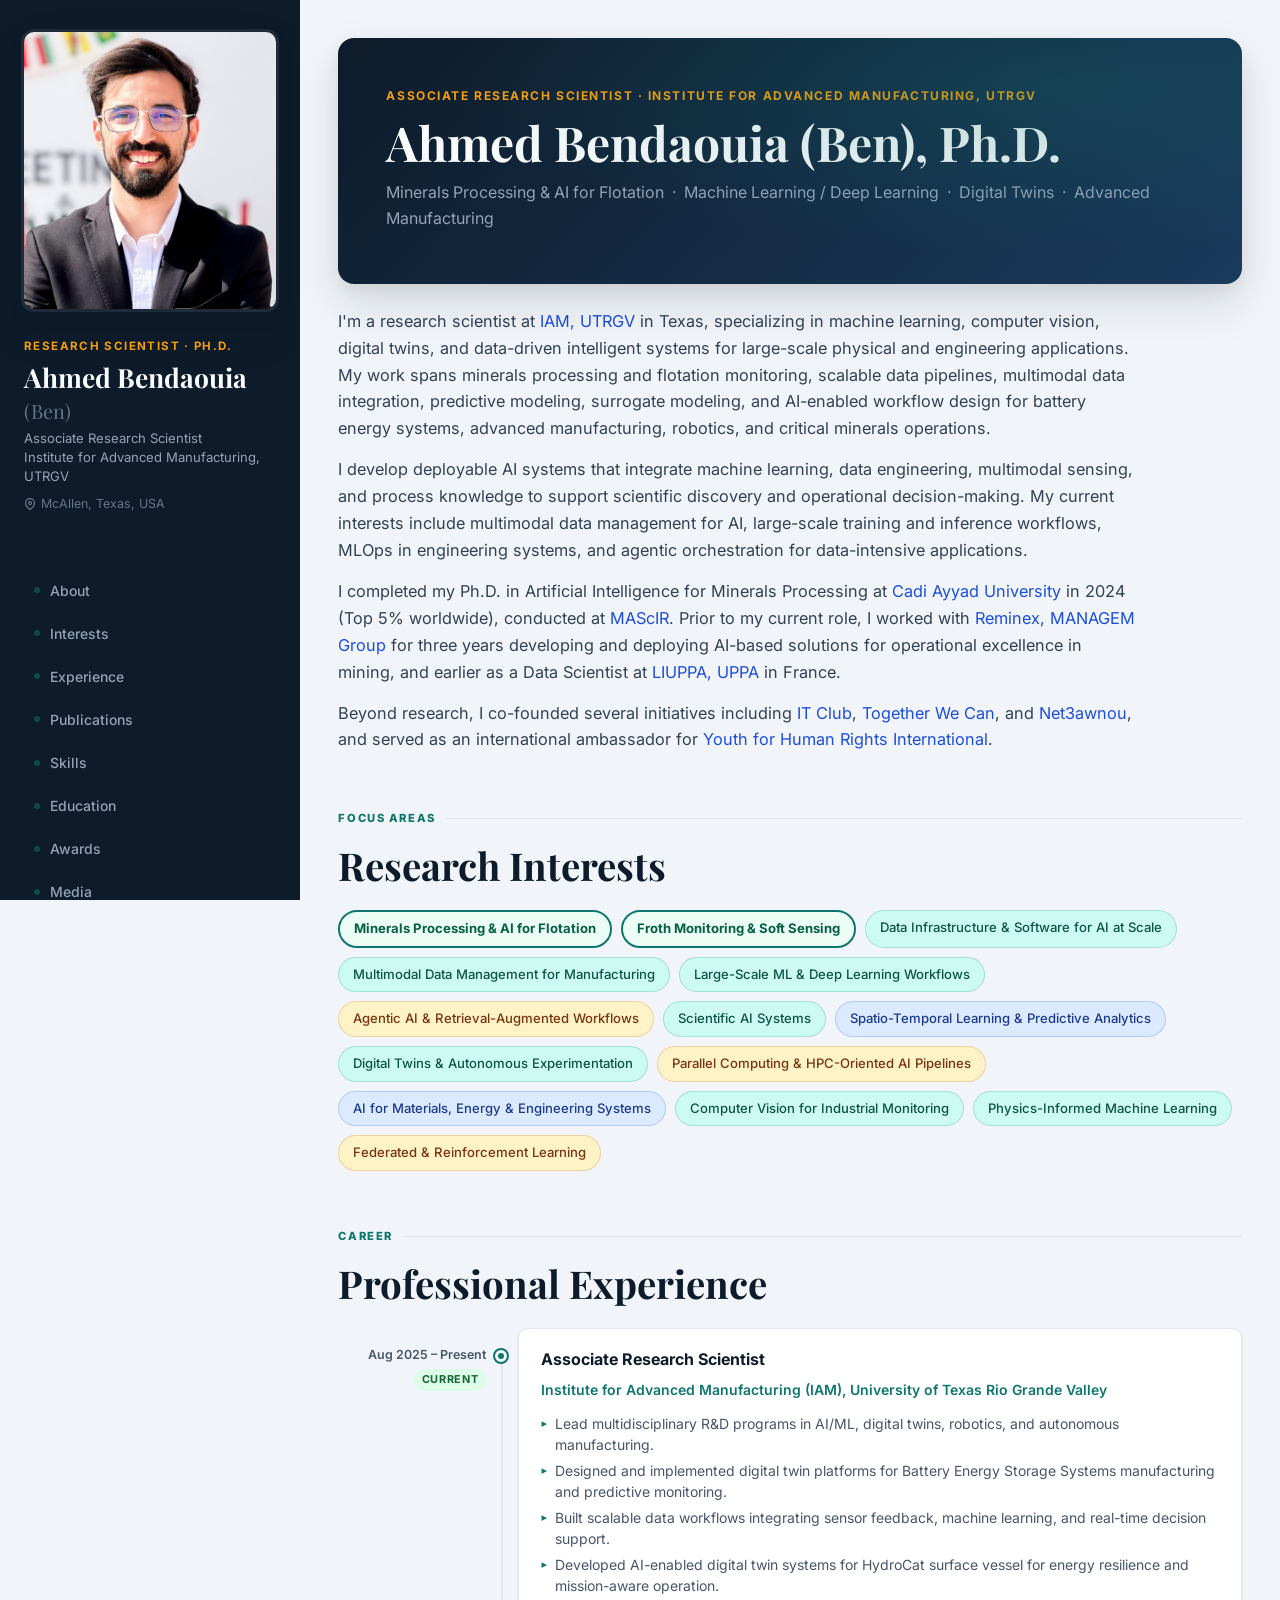
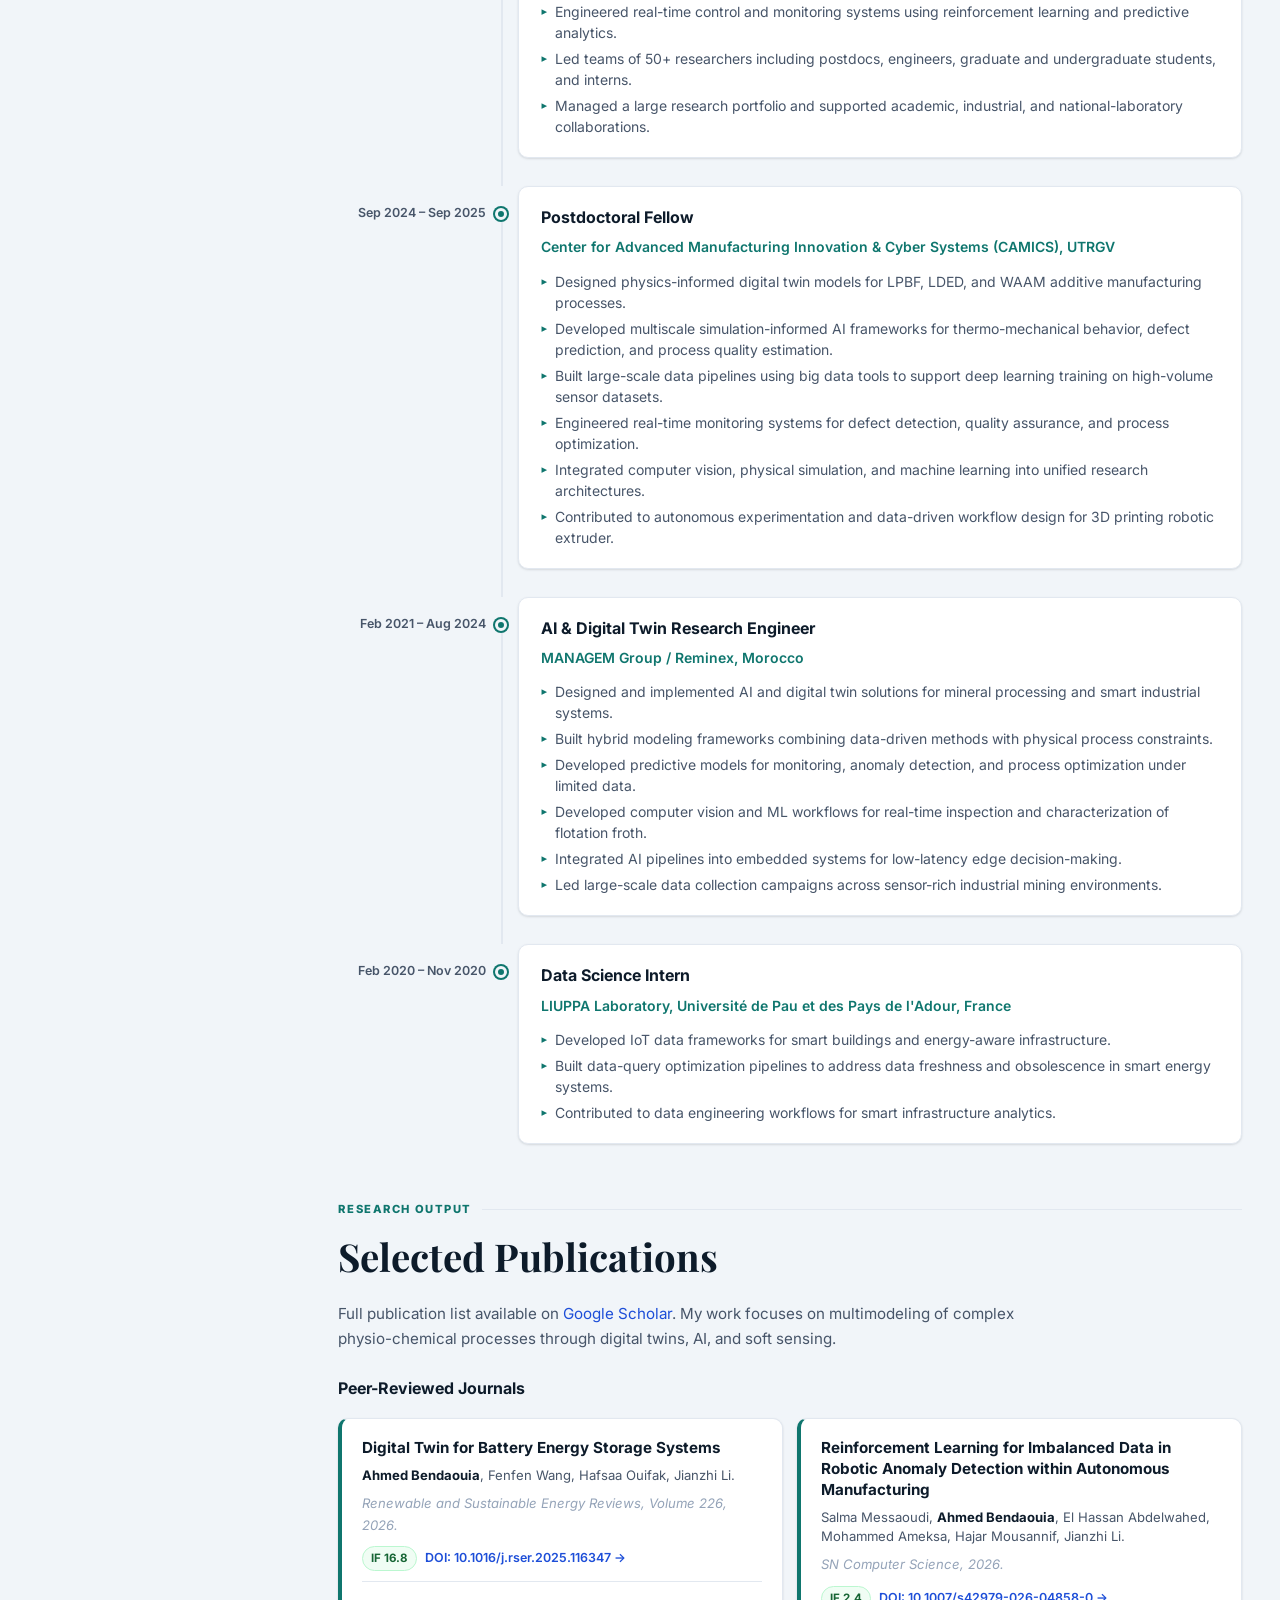
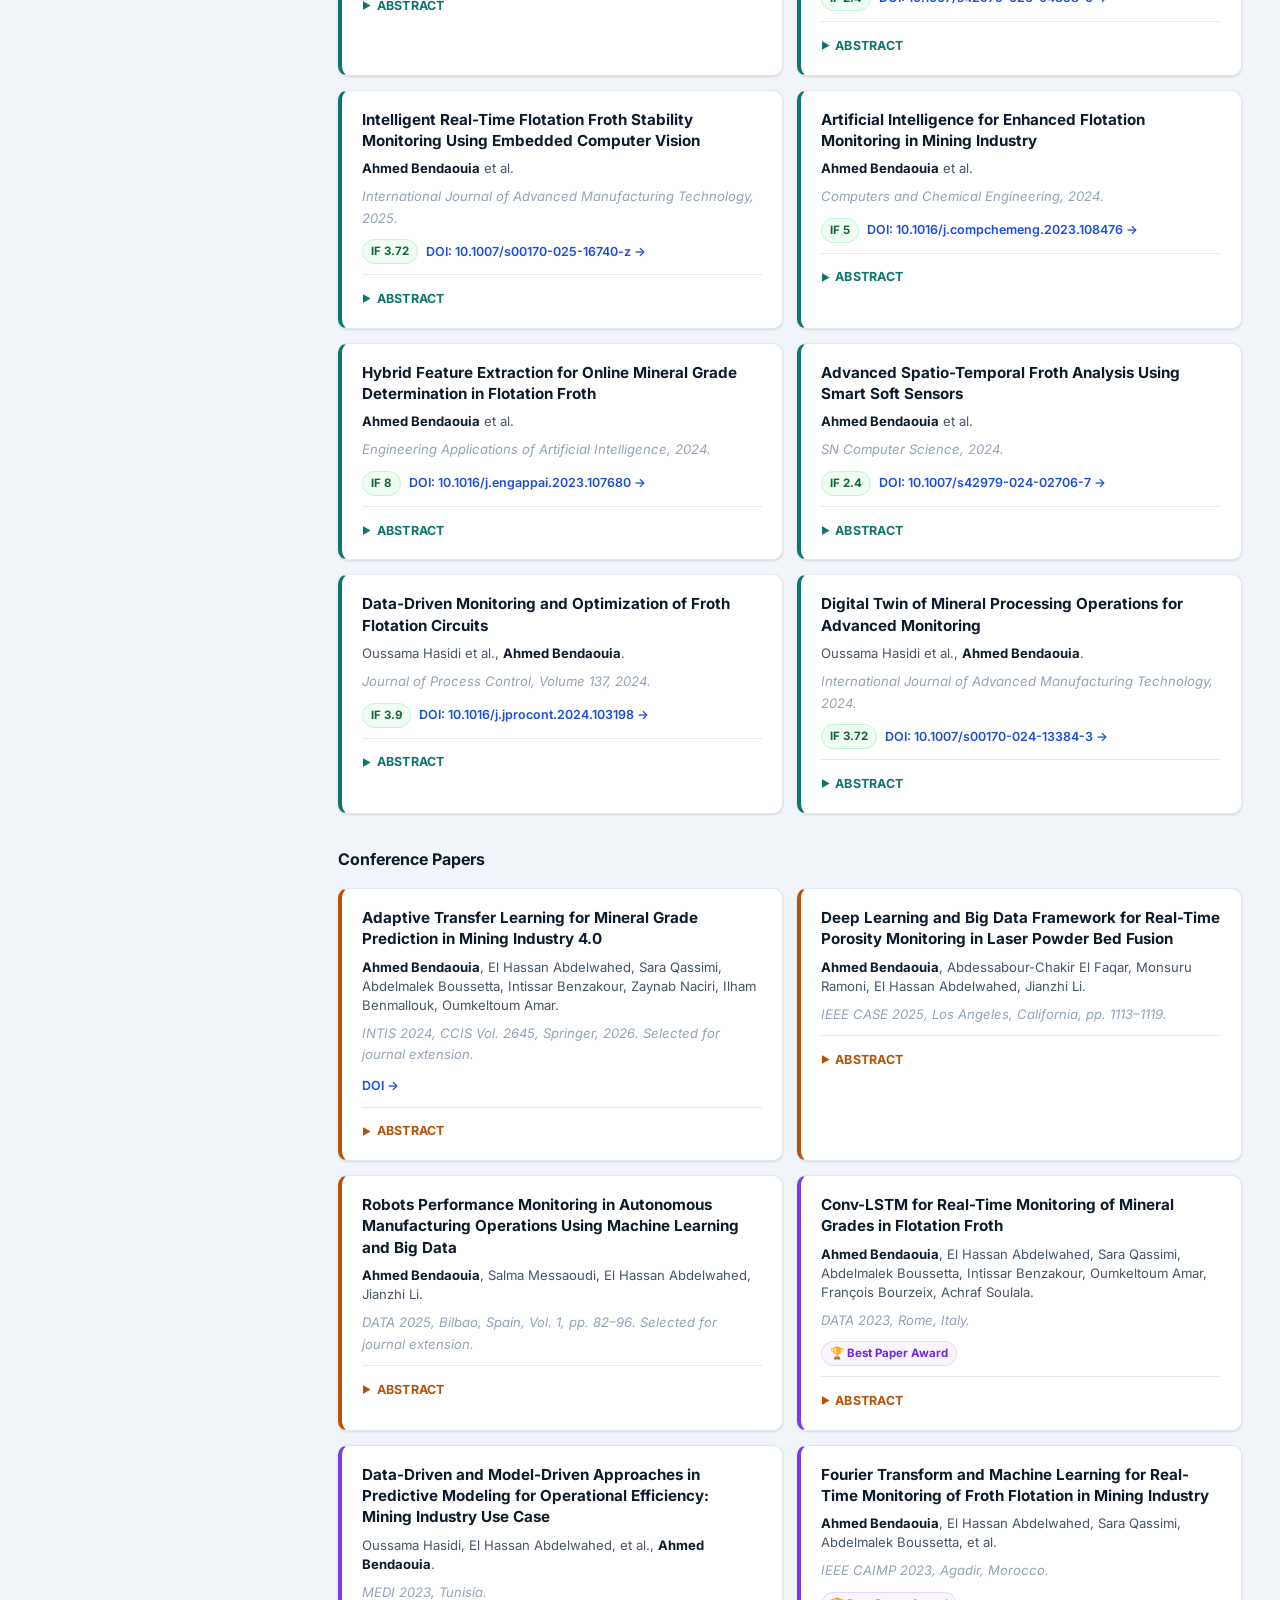
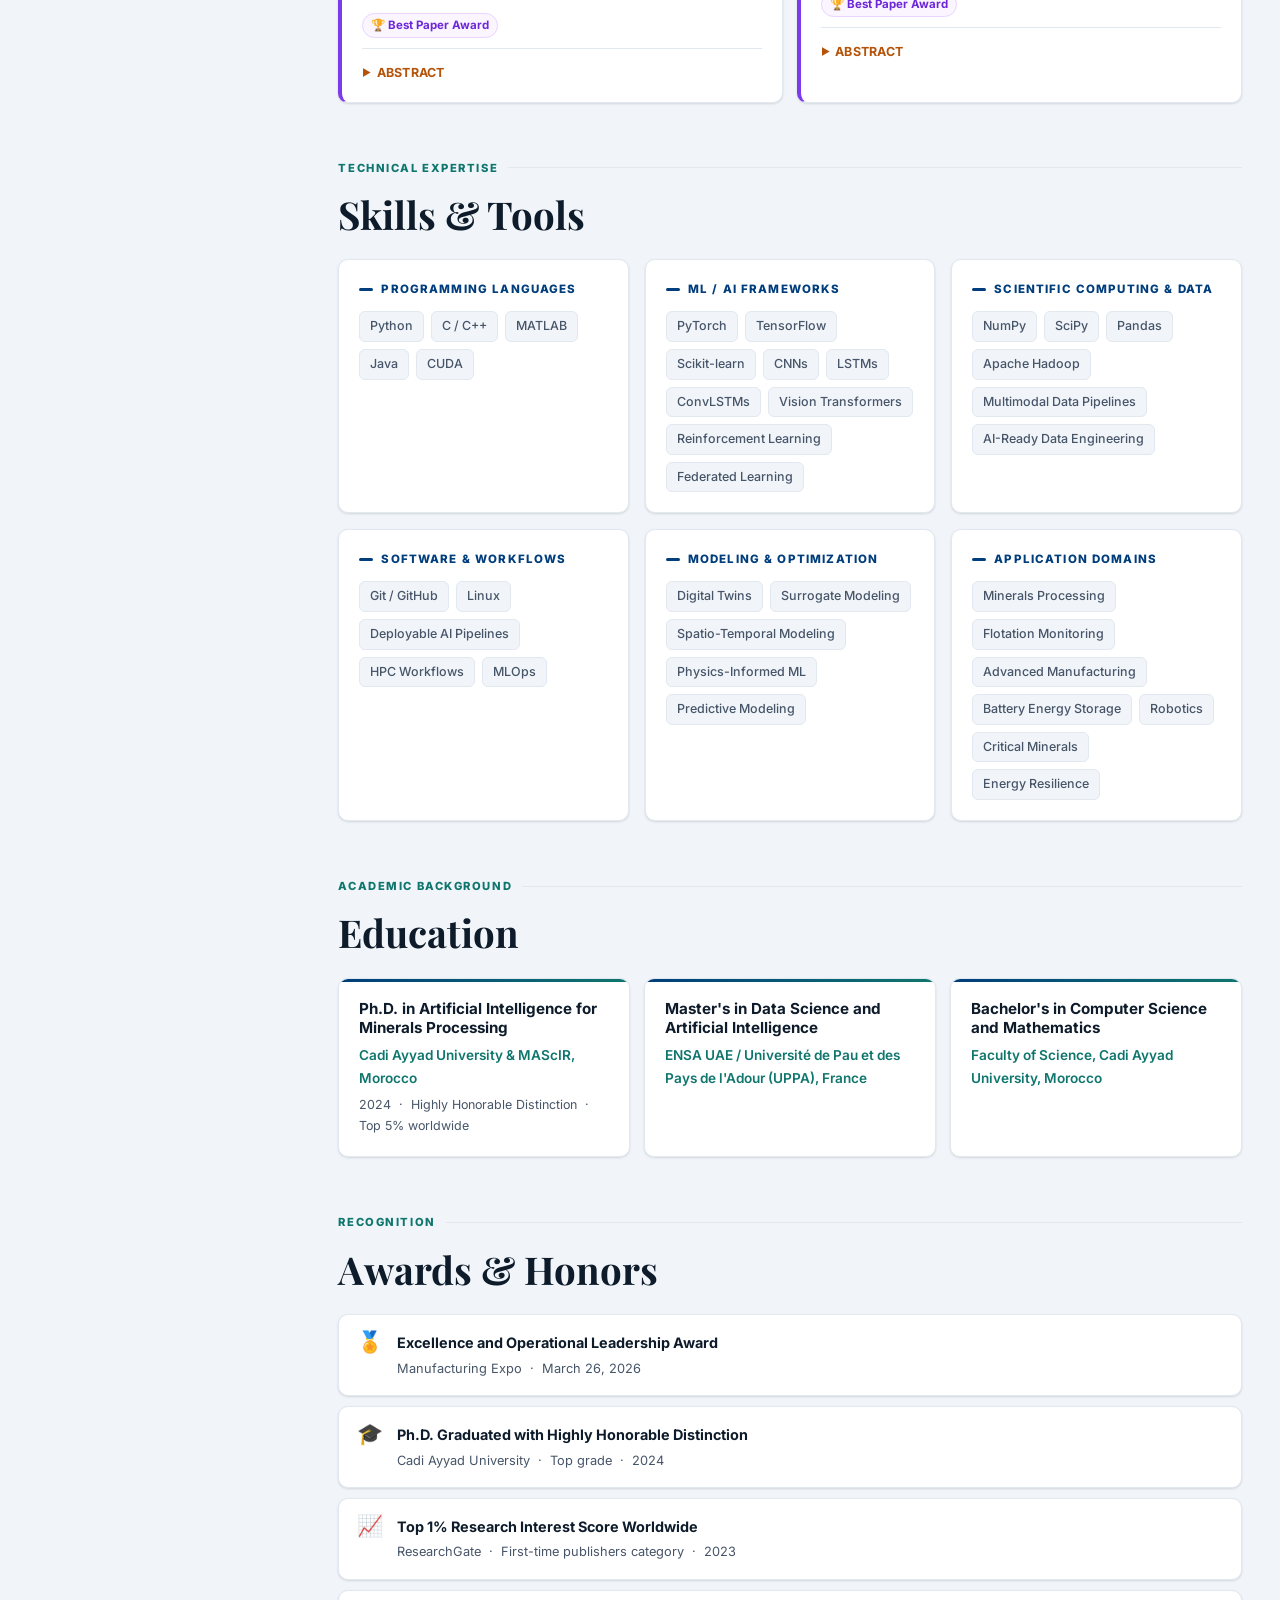
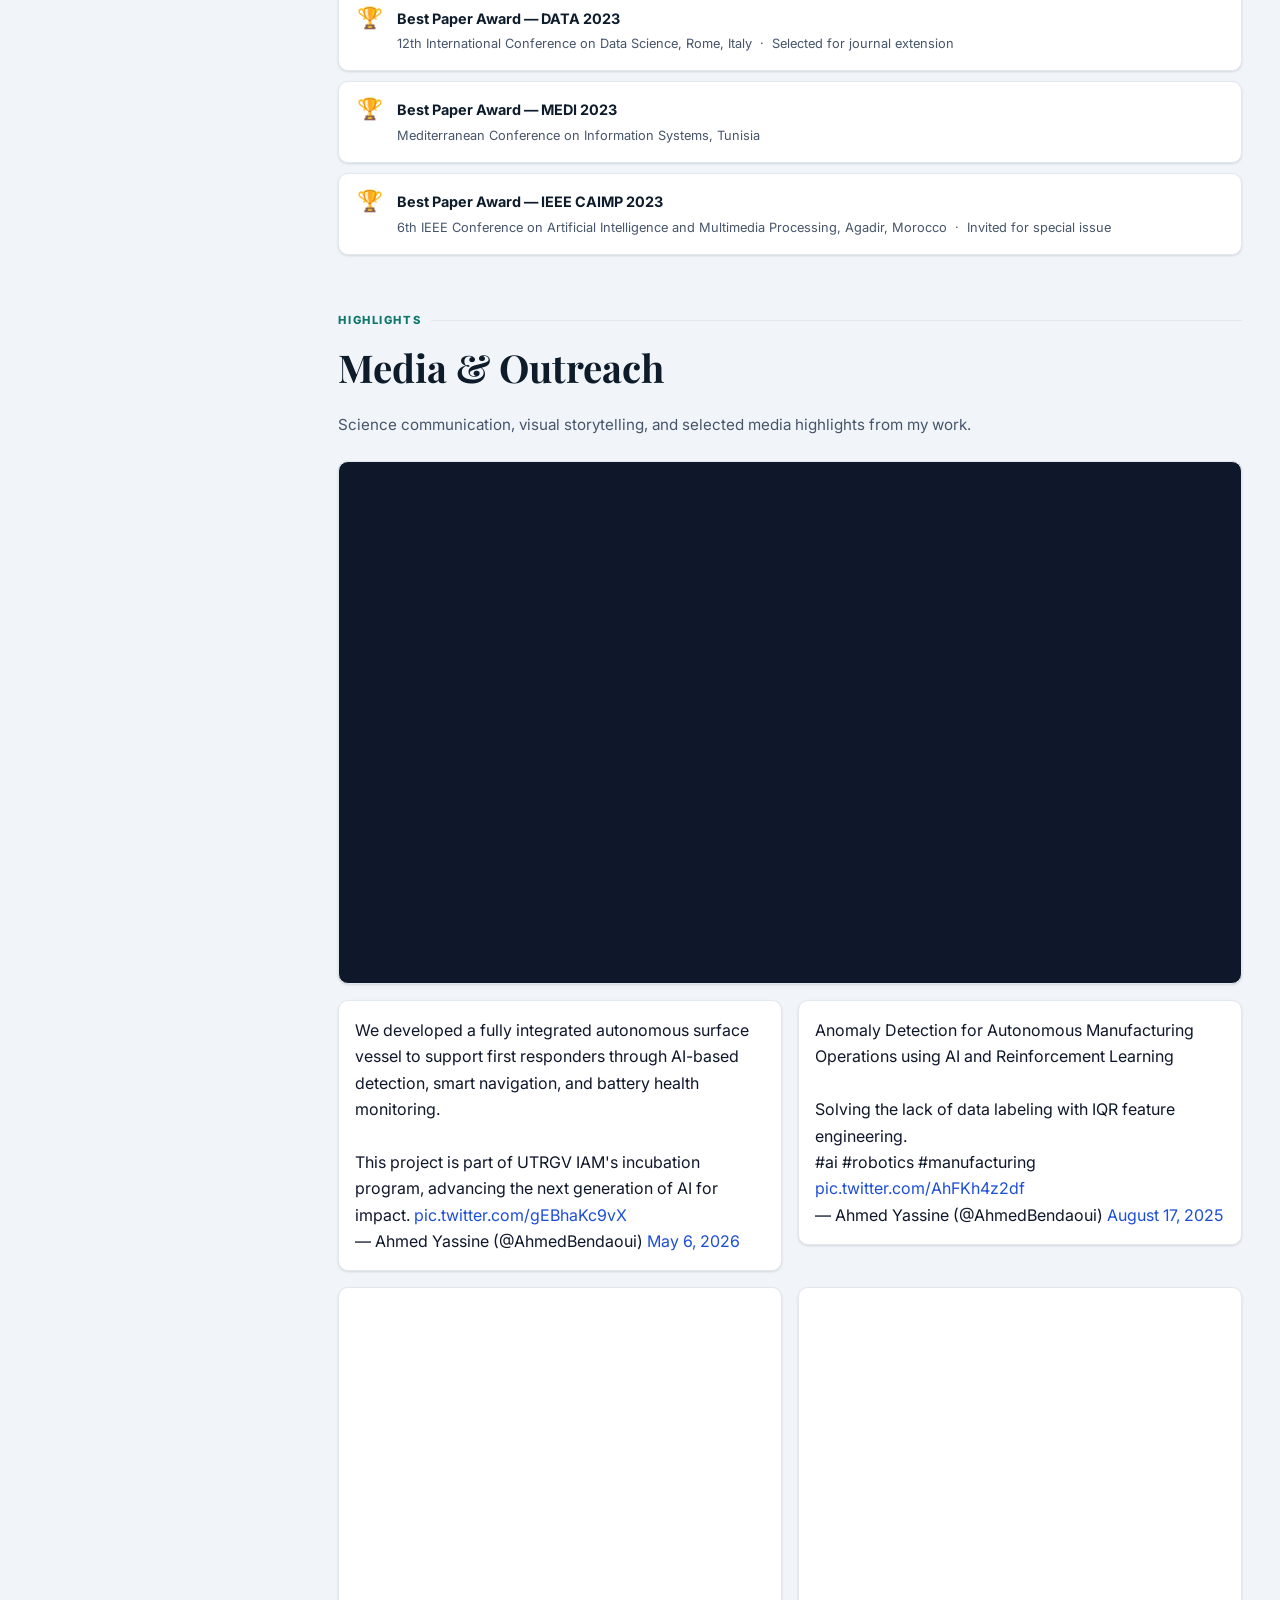
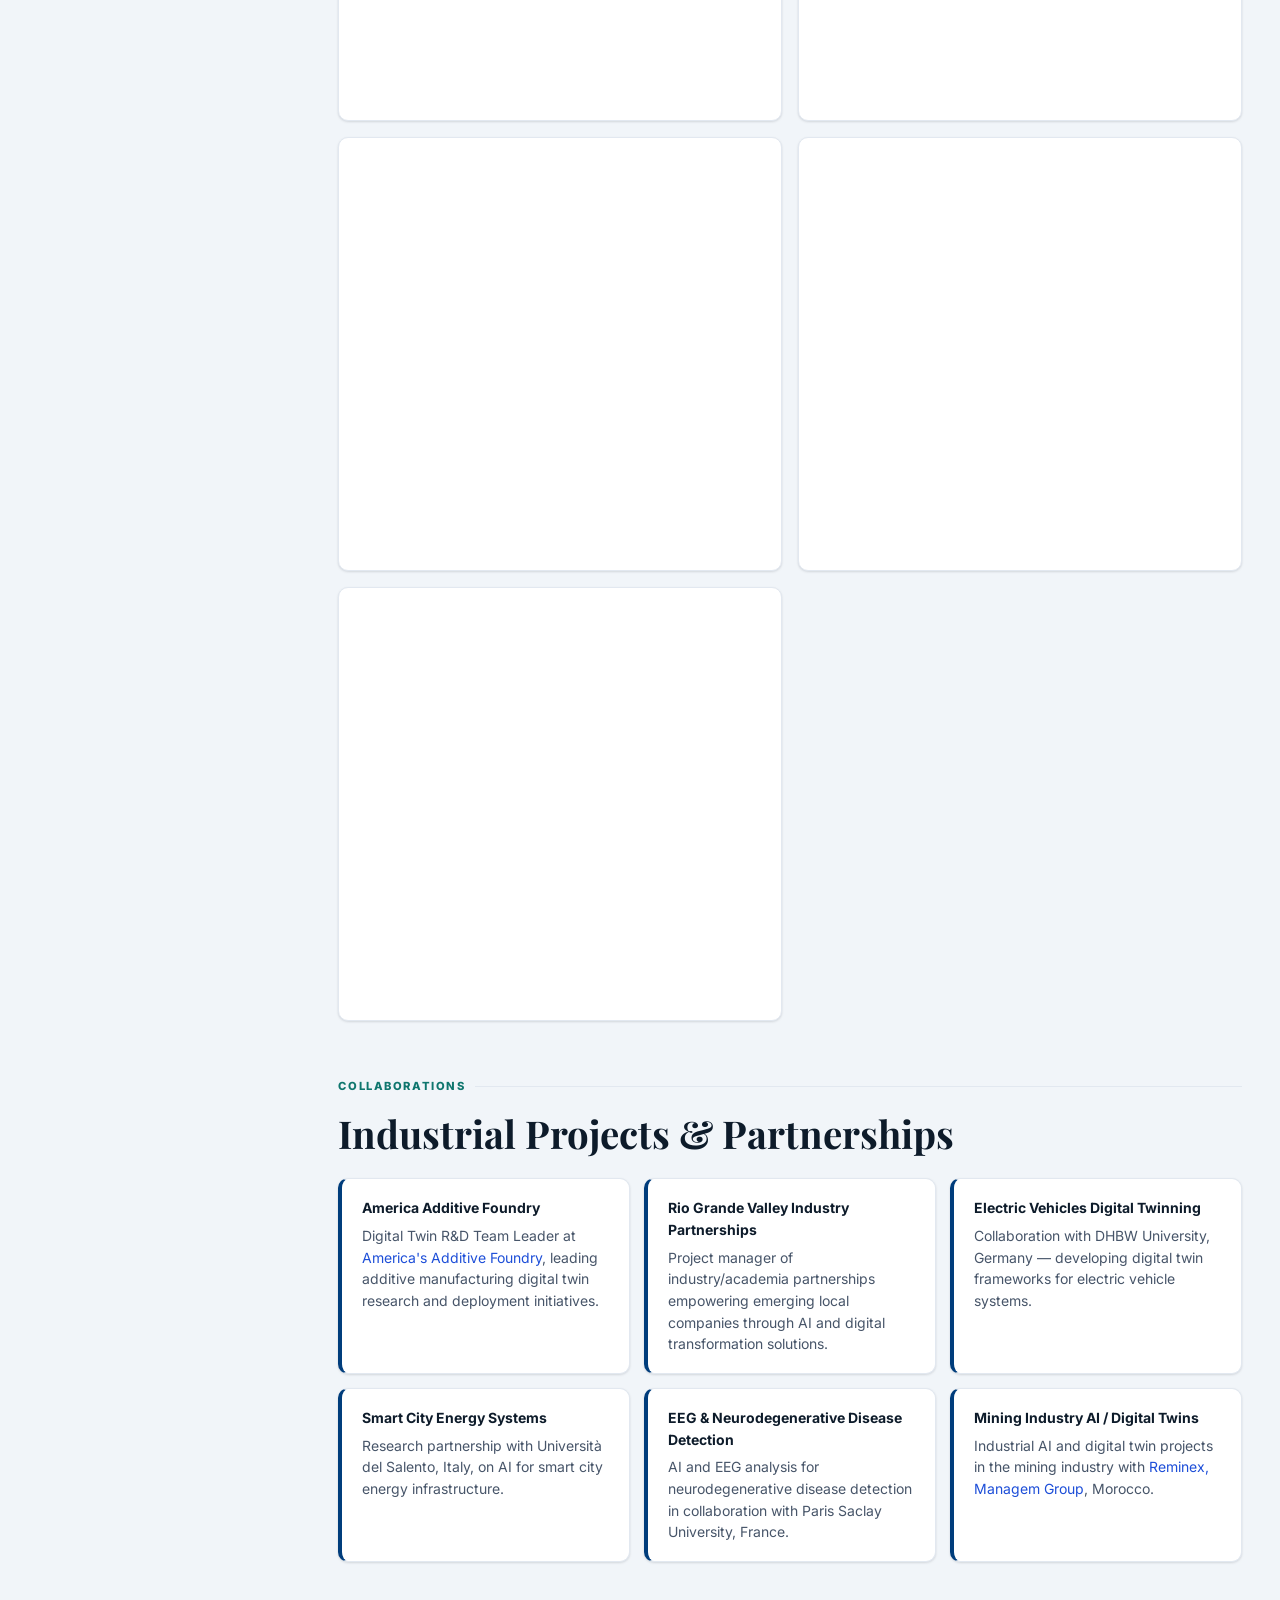
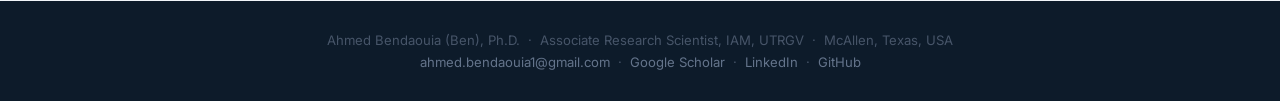
==== commit 6346966f: "Redesign: professional single-page website - Replace redirect index.html with full professional site" ====
--- a/index.html
+++ b/index.html
@@ -1,12 +1,707 @@
 <!DOCTYPE html>
 <html lang="en">
 <head>
-    <meta charset="UTF-8">
-    <meta http-equiv="refresh" content="0; url=archived-site/">
-    <title>Ahmed Bendaouia</title>
-    <link rel="canonical" href="archived-site/">
+  <meta charset="UTF-8">
+  <meta name="viewport" content="width=device-width, initial-scale=1.0">
+  <title>Ahmed Bendaouia (Ben), Ph.D. — Research Scientist</title>
+  <meta name="description" content="Research scientist specializing in machine learning, digital twins, and AI for manufacturing, minerals processing, and energy systems at UTRGV.">
+  <link rel="preconnect" href="https://fonts.googleapis.com">
+  <link href="https://fonts.googleapis.com/css2?family=Inter:wght@300;400;500;600;700;800&family=Playfair+Display:wght@600;700&display=swap" rel="stylesheet">
+  <link rel="stylesheet" href="style.css">
 </head>
 <body>
-    <p><a href="archived-site/">Open Ahmed Bendaouia's website</a></p>
+
+<div class="shell">
+
+  <!-- ── Sidebar ─────────────────────────────────────────── -->
+  <aside class="sidebar">
+
+    <img src="archived-site/Profile Ahmed Bendaouia.jpg"
+         alt="Ahmed Bendaouia profile photo"
+         class="profile-photo">
+
+    <div class="profile-info">
+      <p class="profile-eyebrow">Research Scientist · Ph.D.</p>
+      <h1 class="profile-name">Ahmed Bendaouia<br><span style="font-weight:400;font-size:.75em;color:#64748b">(Ben)</span></h1>
+      <p class="profile-title">Associate Research Scientist<br>Institute for Advanced Manufacturing, UTRGV</p>
+      <p class="profile-location">
+        <svg width="12" height="12" viewBox="0 0 24 24" fill="none" stroke="currentColor" stroke-width="2.5" stroke-linecap="round" stroke-linejoin="round" style="color:#64748b"><path d="M21 10c0 7-9 13-9 13s-9-6-9-13a9 9 0 0 1 18 0z"/><circle cx="12" cy="10" r="3"/></svg>
+        McAllen, Texas, USA
+      </p>
+    </div>
+
+    <div class="divider"></div>
+
+    <nav class="sidebar-nav" aria-label="Page sections">
+      <a href="#about">    <span class="nav-dot"></span>About</a>
+      <a href="#interests"><span class="nav-dot"></span>Interests</a>
+      <a href="#experience"><span class="nav-dot"></span>Experience</a>
+      <a href="#publications"><span class="nav-dot"></span>Publications</a>
+      <a href="#skills">  <span class="nav-dot"></span>Skills</a>
+      <a href="#education"><span class="nav-dot"></span>Education</a>
+      <a href="#awards">  <span class="nav-dot"></span>Awards</a>
+      <a href="#media">   <span class="nav-dot"></span>Media</a>
+      <a href="#projects"><span class="nav-dot"></span>Projects</a>
+    </nav>
+
+    <div class="divider"></div>
+
+    <div class="social-links">
+      <a href="https://scholar.google.com/citations?user=_yjMMRQAAAAJ&hl=en" target="_blank" rel="noopener" class="social-btn">
+        <svg width="12" height="12" viewBox="0 0 24 24" fill="currentColor"><path d="M12 24a7 7 0 1 1 0-14 7 7 0 0 1 0 14zm0-24L0 9.5l4.838 3.94A8 8 0 0 1 12 10a8 8 0 0 1 7.162 3.44L24 9.5z"/></svg>
+        Scholar
+      </a>
+      <a href="https://www.linkedin.com/in/ahmedbendaouia/" target="_blank" rel="noopener" class="social-btn">
+        <svg width="12" height="12" viewBox="0 0 24 24" fill="currentColor"><path d="M16 8a6 6 0 0 1 6 6v7h-4v-7a2 2 0 0 0-2-2 2 2 0 0 0-2 2v7h-4v-7a6 6 0 0 1 6-6zM2 9h4v12H2z"/><circle cx="4" cy="4" r="2"/></svg>
+        LinkedIn
+      </a>
+      <a href="https://github.com/ahmedbendaouia" target="_blank" rel="noopener" class="social-btn">
+        <svg width="12" height="12" viewBox="0 0 24 24" fill="currentColor"><path d="M12 0C5.37 0 0 5.37 0 12c0 5.31 3.435 9.795 8.205 11.385.6.105.825-.255.825-.57 0-.285-.015-1.23-.015-2.235-3.015.555-3.795-.735-4.035-1.41-.135-.345-.72-1.41-1.23-1.695-.42-.225-1.02-.78-.015-.795.945-.015 1.62.87 1.845 1.23 1.08 1.815 2.805 1.305 3.495.99.105-.78.42-1.305.765-1.605-2.67-.3-5.46-1.335-5.46-5.925 0-1.305.465-2.385 1.23-3.225-.12-.3-.54-1.53.12-3.18 0 0 1.005-.315 3.3 1.23.96-.27 1.98-.405 3-.405s2.04.135 3 .405c2.295-1.56 3.3-1.23 3.3-1.23.66 1.65.24 2.88.12 3.18.765.84 1.23 1.905 1.23 3.225 0 4.605-2.805 5.625-5.475 5.925.435.375.81 1.095.81 2.22 0 1.605-.015 2.895-.015 3.3 0 .315.225.69.825.57A12.02 12.02 0 0 0 24 12c0-6.63-5.37-12-12-12z"/></svg>
+        GitHub
+      </a>
+      <a href="https://www.scopus.com/authid/detail.uri?authorId=58102461200" target="_blank" rel="noopener" class="social-btn">
+        <svg width="12" height="12" viewBox="0 0 24 24" fill="none" stroke="currentColor" stroke-width="2" stroke-linecap="round" stroke-linejoin="round"><circle cx="11" cy="11" r="8"/><line x1="21" y1="21" x2="16.65" y2="16.65"/></svg>
+        Scopus
+      </a>
+    </div>
+
+    <div class="contact-info">
+      <a href="mailto:ahmed.bendaouia1@gmail.com">ahmed.bendaouia1@gmail.com</a>
+    </div>
+
+  </aside>
+
+  <!-- ── Main ────────────────────────────────────────────── -->
+  <main class="main">
+
+    <!-- Hero -->
+    <section id="about">
+      <div class="hero-card">
+        <p class="hero-eyebrow">Associate Research Scientist · Institute for Advanced Manufacturing, UTRGV</p>
+        <h2 class="hero-name">Ahmed Bendaouia (Ben), Ph.D.</h2>
+        <p class="hero-subtitle">Minerals Processing &amp; AI for Flotation &nbsp;·&nbsp; Machine Learning / Deep Learning &nbsp;·&nbsp; Digital Twins &nbsp;·&nbsp; Advanced Manufacturing</p>
+      </div>
+
+      <div class="about-body">
+        <p>
+          I'm a research scientist at <a href="https://www.utrgv.edu/iam/" target="_blank" rel="noopener">IAM, UTRGV</a> in Texas,
+          specializing in machine learning, computer vision, digital twins, and data-driven intelligent systems for large-scale
+          physical and engineering applications. My work spans minerals processing and flotation monitoring, scalable data pipelines,
+          multimodal data integration, predictive modeling, surrogate modeling, and AI-enabled workflow design for battery energy
+          systems, advanced manufacturing, robotics, and critical minerals operations.
+        </p>
+        <p>
+          I develop deployable AI systems that integrate machine learning, data engineering, multimodal sensing, and process
+          knowledge to support scientific discovery and operational decision-making. My current interests include multimodal data
+          management for AI, large-scale training and inference workflows, MLOps in engineering systems, and agentic orchestration
+          for data-intensive applications.
+        </p>
+        <p>
+          I completed my Ph.D. in Artificial Intelligence for Minerals Processing at
+          <a href="https://www.uca.ma/en" target="_blank" rel="noopener">Cadi Ayyad University</a> in 2024 (Top 5% worldwide),
+          conducted at <a href="https://www.um6p.ma/en/mascir-moroccan-foundation-advanced-science-innovation-and-research" target="_blank" rel="noopener">MAScIR</a>.
+          Prior to my current role, I worked with <a href="https://www.managemgroup.com/en" target="_blank" rel="noopener">Reminex, MANAGEM Group</a>
+          for three years developing and deploying AI-based solutions for operational excellence in mining, and earlier as a
+          Data Scientist at <a href="https://www.univ-pau.fr/fr/index.html" target="_blank" rel="noopener">LIUPPA, UPPA</a> in France.
+        </p>
+        <p>
+          Beyond research, I co-founded several initiatives including
+          <a href="https://www.instagram.com/it.clubfssm?igsh=MjR3ZHBhdmNwejNn" target="_blank" rel="noopener">IT Club</a>,
+          <a href="https://www.instagram.com/club_together_we_can?igsh=MTRoNW9ueDQ2cGRrYg==" target="_blank" rel="noopener">Together We Can</a>, and
+          <a href="https://www.instagram.com/nt3awnou_morocco?igsh=MTZ1MWN5cHkwdWtiNA==" target="_blank" rel="noopener">Net3awnou</a>,
+          and served as an international ambassador for
+          <a href="https://www.youthforhumanrights.org/" target="_blank" rel="noopener">Youth for Human Rights International</a>.
+        </p>
+      </div>
+    </section>
+
+    <!-- Research Interests -->
+    <section id="interests">
+      <p class="section-label">Focus Areas</p>
+      <h2 class="section-title">Research Interests</h2>
+      <div class="tag-cloud">
+        <span class="tag highlight">Minerals Processing &amp; AI for Flotation</span>
+        <span class="tag highlight">Froth Monitoring &amp; Soft Sensing</span>
+        <span class="tag">Data Infrastructure &amp; Software for AI at Scale</span>
+        <span class="tag">Multimodal Data Management for Manufacturing</span>
+        <span class="tag">Large-Scale ML &amp; Deep Learning Workflows</span>
+        <span class="tag amber">Agentic AI &amp; Retrieval-Augmented Workflows</span>
+        <span class="tag">Scientific AI Systems</span>
+        <span class="tag blue">Spatio-Temporal Learning &amp; Predictive Analytics</span>
+        <span class="tag">Digital Twins &amp; Autonomous Experimentation</span>
+        <span class="tag amber">Parallel Computing &amp; HPC-Oriented AI Pipelines</span>
+        <span class="tag blue">AI for Materials, Energy &amp; Engineering Systems</span>
+        <span class="tag">Computer Vision for Industrial Monitoring</span>
+        <span class="tag">Physics-Informed Machine Learning</span>
+        <span class="tag amber">Federated &amp; Reinforcement Learning</span>
+      </div>
+    </section>
+
+    <!-- Experience -->
+    <section id="experience">
+      <p class="section-label">Career</p>
+      <h2 class="section-title">Professional Experience</h2>
+      <div class="timeline">
+
+        <div class="timeline-item">
+          <div class="timeline-meta">
+            <span class="timeline-date-label">Aug 2025 – Present</span>
+            <span class="timeline-badge current">Current</span>
+          </div>
+          <div class="timeline-card">
+            <p class="timeline-role">Associate Research Scientist</p>
+            <p class="timeline-org">Institute for Advanced Manufacturing (IAM), University of Texas Rio Grande Valley</p>
+            <ul class="timeline-bullets">
+              <li>Lead multidisciplinary R&amp;D programs in AI/ML, digital twins, robotics, and autonomous manufacturing.</li>
+              <li>Designed and implemented digital twin platforms for Battery Energy Storage Systems manufacturing and predictive monitoring.</li>
+              <li>Built scalable data workflows integrating sensor feedback, machine learning, and real-time decision support.</li>
+              <li>Developed AI-enabled digital twin systems for HydroCat surface vessel for energy resilience and mission-aware operation.</li>
+              <li>Engineered real-time control and monitoring systems using reinforcement learning and predictive analytics.</li>
+              <li>Led teams of 50+ researchers including postdocs, engineers, graduate and undergraduate students, and interns.</li>
+              <li>Managed a large research portfolio and supported academic, industrial, and national-laboratory collaborations.</li>
+            </ul>
+          </div>
+        </div>
+
+        <div class="timeline-item">
+          <div class="timeline-meta">
+            <span class="timeline-date-label">Sep 2024 – Sep 2025</span>
+          </div>
+          <div class="timeline-card">
+            <p class="timeline-role">Postdoctoral Fellow</p>
+            <p class="timeline-org">Center for Advanced Manufacturing Innovation &amp; Cyber Systems (CAMICS), UTRGV</p>
+            <ul class="timeline-bullets">
+              <li>Designed physics-informed digital twin models for LPBF, LDED, and WAAM additive manufacturing processes.</li>
+              <li>Developed multiscale simulation-informed AI frameworks for thermo-mechanical behavior, defect prediction, and process quality estimation.</li>
+              <li>Built large-scale data pipelines using big data tools to support deep learning training on high-volume sensor datasets.</li>
+              <li>Engineered real-time monitoring systems for defect detection, quality assurance, and process optimization.</li>
+              <li>Integrated computer vision, physical simulation, and machine learning into unified research architectures.</li>
+              <li>Contributed to autonomous experimentation and data-driven workflow design for 3D printing robotic extruder.</li>
+            </ul>
+          </div>
+        </div>
+
+        <div class="timeline-item">
+          <div class="timeline-meta">
+            <span class="timeline-date-label">Feb 2021 – Aug 2024</span>
+          </div>
+          <div class="timeline-card">
+            <p class="timeline-role">AI &amp; Digital Twin Research Engineer</p>
+            <p class="timeline-org">MANAGEM Group / Reminex, Morocco</p>
+            <ul class="timeline-bullets">
+              <li>Designed and implemented AI and digital twin solutions for mineral processing and smart industrial systems.</li>
+              <li>Built hybrid modeling frameworks combining data-driven methods with physical process constraints.</li>
+              <li>Developed predictive models for monitoring, anomaly detection, and process optimization under limited data.</li>
+              <li>Developed computer vision and ML workflows for real-time inspection and characterization of flotation froth.</li>
+              <li>Integrated AI pipelines into embedded systems for low-latency edge decision-making.</li>
+              <li>Led large-scale data collection campaigns across sensor-rich industrial mining environments.</li>
+            </ul>
+          </div>
+        </div>
+
+        <div class="timeline-item">
+          <div class="timeline-meta">
+            <span class="timeline-date-label">Feb 2020 – Nov 2020</span>
+          </div>
+          <div class="timeline-card">
+            <p class="timeline-role">Data Science Intern</p>
+            <p class="timeline-org">LIUPPA Laboratory, Université de Pau et des Pays de l'Adour, France</p>
+            <ul class="timeline-bullets">
+              <li>Developed IoT data frameworks for smart buildings and energy-aware infrastructure.</li>
+              <li>Built data-query optimization pipelines to address data freshness and obsolescence in smart energy systems.</li>
+              <li>Contributed to data engineering workflows for smart infrastructure analytics.</li>
+            </ul>
+          </div>
+        </div>
+
+      </div>
+    </section>
+
+    <!-- Publications -->
+    <section id="publications">
+      <p class="section-label">Research Output</p>
+      <h2 class="section-title">Selected Publications</h2>
+      <p style="color:var(--muted);font-size:.95rem;max-width:72ch;">
+        Full publication list available on
+        <a href="https://scholar.google.com/citations?user=_yjMMRQAAAAJ&hl=en" target="_blank" rel="noopener">Google Scholar</a>.
+        My work focuses on multimodeling of complex physio-chemical processes through digital twins, AI, and soft sensing.
+      </p>
+
+      <h3 style="font-size:1rem;font-weight:700;color:var(--navy);margin-bottom:-8px;">Peer-Reviewed Journals</h3>
+      <div class="pub-grid">
+
+        <div class="pub-card">
+          <p class="pub-title">Digital Twin for Battery Energy Storage Systems</p>
+          <p class="pub-authors"><b>Ahmed Bendaouia</b>, Fenfen Wang, Hafsaa Ouifak, Jianzhi Li.</p>
+          <p class="pub-venue">Renewable and Sustainable Energy Reviews, Volume 226, 2026.</p>
+          <div class="pub-meta">
+            <span class="pub-if">IF 16.8</span>
+            <a class="pub-link" href="https://doi.org/10.1016/j.rser.2025.116347" target="_blank" rel="noopener">DOI: 10.1016/j.rser.2025.116347 →</a>
+          </div>
+          <details class="pub-abstract">
+            <summary>Abstract</summary>
+            <p class="abstract-text">Proposes a comprehensive digital twin framework for Battery Energy Storage Systems (BESS) integrating real-time monitoring, predictive state estimation of State of Charge (SOC) and State of Health (SOH), and data-driven modeling to support manufacturing quality assurance and operational reliability. The framework bridges physical BESS dynamics with machine learning-based surrogate models, enabling adaptive control and predictive maintenance for energy storage applications.</p>
+          </details>
+        </div>
+
+        <div class="pub-card">
+          <p class="pub-title">Reinforcement Learning for Imbalanced Data in Robotic Anomaly Detection within Autonomous Manufacturing</p>
+          <p class="pub-authors">Salma Messaoudi, <b>Ahmed Bendaouia</b>, El Hassan Abdelwahed, Mohammed Ameksa, Hajar Mousannif, Jianzhi Li.</p>
+          <p class="pub-venue">SN Computer Science, 2026.</p>
+          <div class="pub-meta">
+            <span class="pub-if">IF 2.4</span>
+            <a class="pub-link" href="https://doi.org/10.1007/s42979-026-04858-0" target="_blank" rel="noopener">DOI: 10.1007/s42979-026-04858-0 →</a>
+          </div>
+          <details class="pub-abstract">
+            <summary>Abstract</summary>
+            <p class="abstract-text">Presents a reinforcement learning framework using Deep Q-Network (DQN) enhanced with LSTM and Gradient Boosting Machine (GBM) for anomaly detection in industrial robots, addressing class imbalance and temporal dependencies in sensor data. A novel GBM-based reward mechanism incorporating SMOTE integration achieves superior precision, recall, and F1-score compared to alternative DQN variants, enabling more resilient and autonomous manufacturing operations.</p>
+          </details>
+        </div>
+
+        <div class="pub-card">
+          <p class="pub-title">Intelligent Real-Time Flotation Froth Stability Monitoring Using Embedded Computer Vision</p>
+          <p class="pub-authors"><b>Ahmed Bendaouia</b> et al.</p>
+          <p class="pub-venue">International Journal of Advanced Manufacturing Technology, 2025.</p>
+          <div class="pub-meta">
+            <span class="pub-if">IF 3.72</span>
+            <a class="pub-link" href="https://doi.org/10.1007/s00170-025-16740-z" target="_blank" rel="noopener">DOI: 10.1007/s00170-025-16740-z →</a>
+          </div>
+          <details class="pub-abstract">
+            <summary>Abstract</summary>
+            <p class="abstract-text">Develops a real-time froth stability monitoring system for lead (Pb) flotation processing by analyzing bubble dynamics—size, count, and spatial distribution—using embedded computer vision deployed at the industrial plant level. The system achieves over 97% accuracy, demonstrating the feasibility of edge-deployed AI for continuous froth stability assessment in mineral processing operations.</p>
+          </details>
+        </div>
+
+        <div class="pub-card">
+          <p class="pub-title">Artificial Intelligence for Enhanced Flotation Monitoring in Mining Industry</p>
+          <p class="pub-authors"><b>Ahmed Bendaouia</b> et al.</p>
+          <p class="pub-venue">Computers and Chemical Engineering, 2024.</p>
+          <div class="pub-meta">
+            <span class="pub-if">IF 5</span>
+            <a class="pub-link" href="https://doi.org/10.1016/j.compchemeng.2023.108476" target="_blank" rel="noopener">DOI: 10.1016/j.compchemeng.2023.108476 →</a>
+          </div>
+          <details class="pub-abstract">
+            <summary>Abstract</summary>
+            <p class="abstract-text">Proposes a ConvLSTM-based approach for monitoring chemical composition in flotation froth during mining operations, effectively extracting spatial and temporal patterns from video data to enable real-time froth quality monitoring and process control. The model provides a deployable soft-sensing solution that enhances operational efficiency and reduces manual sampling in mineral recovery circuits.</p>
+          </details>
+        </div>
+
+        <div class="pub-card">
+          <p class="pub-title">Hybrid Feature Extraction for Online Mineral Grade Determination in Flotation Froth</p>
+          <p class="pub-authors"><b>Ahmed Bendaouia</b> et al.</p>
+          <p class="pub-venue">Engineering Applications of Artificial Intelligence, 2024.</p>
+          <div class="pub-meta">
+            <span class="pub-if">IF 8</span>
+            <a class="pub-link" href="https://doi.org/10.1016/j.engappai.2023.107680" target="_blank" rel="noopener">DOI: 10.1016/j.engappai.2023.107680 →</a>
+          </div>
+          <details class="pub-abstract">
+            <summary>Abstract</summary>
+            <p class="abstract-text">Applies image processing and deep learning to monitor mineral concentrate grades in flotation froth, analyzing texture, bubble size, velocity, and color distribution using convolutional neural networks. Achieves up to 94% accuracy in predicting zinc, lead, iron, and copper concentrate grades, demonstrating a viable AI-powered online analyzer for complex polymetallic flotation operations.</p>
+          </details>
+        </div>
+
+        <div class="pub-card">
+          <p class="pub-title">Advanced Spatio-Temporal Froth Analysis Using Smart Soft Sensors</p>
+          <p class="pub-authors"><b>Ahmed Bendaouia</b> et al.</p>
+          <p class="pub-venue">SN Computer Science, 2024.</p>
+          <div class="pub-meta">
+            <span class="pub-if">IF 2.4</span>
+            <a class="pub-link" href="https://doi.org/10.1007/s42979-024-02706-7" target="_blank" rel="noopener">DOI: 10.1007/s42979-024-02706-7 →</a>
+          </div>
+          <details class="pub-abstract">
+            <summary>Abstract</summary>
+            <p class="abstract-text">Develops smart soft sensors combining spatio-temporal deep learning models for online froth analysis in flotation circuits, enabling advanced real-time monitoring of mineral grade and process state. The approach integrates spatial feature extraction with temporal sequence modeling to capture the evolving dynamics of flotation froth for continuous process optimization.</p>
+          </details>
+        </div>
+
+        <div class="pub-card">
+          <p class="pub-title">Data-Driven Monitoring and Optimization of Froth Flotation Circuits</p>
+          <p class="pub-authors">Oussama Hasidi et al., <b>Ahmed Bendaouia</b>.</p>
+          <p class="pub-venue">Journal of Process Control, Volume 137, 2024.</p>
+          <div class="pub-meta">
+            <span class="pub-if">IF 3.9</span>
+            <a class="pub-link" href="https://doi.org/10.1016/j.jprocont.2024.103198" target="_blank" rel="noopener">DOI: 10.1016/j.jprocont.2024.103198 →</a>
+          </div>
+          <details class="pub-abstract">
+            <summary>Abstract</summary>
+            <p class="abstract-text">Presents an AI-based system for intelligent monitoring and optimization of froth flotation circuits using artificial neural networks and genetic algorithms, achieving improved process performance and recovery efficiency for mineral operations. The data-driven framework enables real-time adaptive control by learning complex relationships between process variables and flotation outcomes.</p>
+          </details>
+        </div>
+
+        <div class="pub-card">
+          <p class="pub-title">Digital Twin of Mineral Processing Operations for Advanced Monitoring</p>
+          <p class="pub-authors">Oussama Hasidi et al., <b>Ahmed Bendaouia</b>.</p>
+          <p class="pub-venue">International Journal of Advanced Manufacturing Technology, 2024.</p>
+          <div class="pub-meta">
+            <span class="pub-if">IF 3.72</span>
+            <a class="pub-link" href="https://doi.org/10.1007/s00170-024-13384-3" target="_blank" rel="noopener">DOI: 10.1007/s00170-024-13384-3 →</a>
+          </div>
+          <details class="pub-abstract">
+            <summary>Abstract</summary>
+            <p class="abstract-text">Develops a data-driven digital twin for froth flotation operations using artificial neural networks trained on industrial and simulation data, achieving 94% accuracy in estimating flotation cell performance with a 2-second response time. The framework demonstrates how digital twins can revolutionize process monitoring, control, and efficiency in mineral processing industries.</p>
+          </details>
+        </div>
+
+      </div>
+
+      <h3 style="font-size:1rem;font-weight:700;color:var(--navy);margin-top:8px;margin-bottom:-8px;">Conference Papers</h3>
+      <div class="pub-grid">
+
+        <div class="pub-card conference">
+          <p class="pub-title">Adaptive Transfer Learning for Mineral Grade Prediction in Mining Industry 4.0</p>
+          <p class="pub-authors"><b>Ahmed Bendaouia</b>, El Hassan Abdelwahed, Sara Qassimi, Abdelmalek Boussetta, Intissar Benzakour, Zaynab Naciri, Ilham Benmallouk, Oumkeltoum Amar.</p>
+          <p class="pub-venue">INTIS 2024, CCIS Vol. 2645, Springer, 2026. Selected for journal extension.</p>
+          <div class="pub-meta">
+            <a class="pub-link" href="https://doi.org/10.1007/978-3-032-14964-0_12" target="_blank" rel="noopener">DOI →</a>
+          </div>
+          <details class="pub-abstract conference-abstract">
+            <summary>Abstract</summary>
+            <p class="abstract-text">Presents a transfer learning framework adapted for mineral grade prediction in flotation processes under Mining Industry 4.0 conditions, addressing the challenge of limited labeled data in industrial deployments. The adaptive approach improves model generalization across varying ore types and operating conditions, enabling more robust soft-sensing for concentrate grade estimation.</p>
+          </details>
+        </div>
+
+        <div class="pub-card conference">
+          <p class="pub-title">Deep Learning and Big Data Framework for Real-Time Porosity Monitoring in Laser Powder Bed Fusion</p>
+          <p class="pub-authors"><b>Ahmed Bendaouia</b>, Abdessabour-Chakir El Faqar, Monsuru Ramoni, El Hassan Abdelwahed, Jianzhi Li.</p>
+          <p class="pub-venue">IEEE CASE 2025, Los Angeles, California, pp. 1113–1119.</p>
+          <details class="pub-abstract conference-abstract">
+            <summary>Abstract</summary>
+            <p class="abstract-text">Develops a deep learning and big data pipeline for real-time porosity monitoring in Laser Powder Bed Fusion (LPBF) additive manufacturing, processing high-volume sensor and imaging data to predict defect formation during the printing process. The framework enables closed-loop quality assurance for LPBF without interrupting production cycles.</p>
+          </details>
+        </div>
+
+        <div class="pub-card conference">
+          <p class="pub-title">Robots Performance Monitoring in Autonomous Manufacturing Operations Using Machine Learning and Big Data</p>
+          <p class="pub-authors"><b>Ahmed Bendaouia</b>, Salma Messaoudi, El Hassan Abdelwahed, Jianzhi Li.</p>
+          <p class="pub-venue">DATA 2025, Bilbao, Spain, Vol. 1, pp. 82–96. Selected for journal extension.</p>
+          <details class="pub-abstract conference-abstract">
+            <summary>Abstract</summary>
+            <p class="abstract-text">Presents a machine learning and big data framework for continuous performance monitoring of industrial robots in autonomous manufacturing, enabling early detection of degradation, fault diagnosis, and predictive maintenance at scale. The approach processes multi-axis sensor streams from robotic systems to maintain operational efficiency in unattended manufacturing environments.</p>
+          </details>
+        </div>
+
+        <div class="pub-card conference award">
+          <p class="pub-title">Conv-LSTM for Real-Time Monitoring of Mineral Grades in Flotation Froth</p>
+          <p class="pub-authors"><b>Ahmed Bendaouia</b>, El Hassan Abdelwahed, Sara Qassimi, Abdelmalek Boussetta, Intissar Benzakour, Oumkeltoum Amar, François Bourzeix, Achraf Soulala.</p>
+          <p class="pub-venue">DATA 2023, Rome, Italy.</p>
+          <div class="pub-meta"><span class="pub-award-badge">🏆 Best Paper Award</span></div>
+          <details class="pub-abstract conference-abstract">
+            <summary>Abstract</summary>
+            <p class="abstract-text">Introduces a Convolutional LSTM model for real-time monitoring of mineral grades in flotation froth, capturing both spatial texture features and temporal dynamics from froth video sequences. The model achieves a mean absolute error of 4.52 in zinc differential flotation circuits, demonstrating strong potential for deployable online soft sensing in mineral processing plants.</p>
+          </details>
+        </div>
+
+        <div class="pub-card conference award">
+          <p class="pub-title">Data-Driven and Model-Driven Approaches in Predictive Modeling for Operational Efficiency: Mining Industry Use Case</p>
+          <p class="pub-authors">Oussama Hasidi, El Hassan Abdelwahed, et al., <b>Ahmed Bendaouia</b>.</p>
+          <p class="pub-venue">MEDI 2023, Tunisia.</p>
+          <div class="pub-meta"><span class="pub-award-badge">🏆 Best Paper Award</span></div>
+          <details class="pub-abstract conference-abstract">
+            <summary>Abstract</summary>
+            <p class="abstract-text">Compares and combines data-driven and model-driven predictive modeling approaches for operational efficiency in the mining industry, providing a framework for selecting and integrating methods based on available data and process knowledge. The study demonstrates improved prediction performance when hybrid models leverage complementary strengths of physical constraints and machine learning flexibility.</p>
+          </details>
+        </div>
+
+        <div class="pub-card conference award">
+          <p class="pub-title">Fourier Transform and Machine Learning for Real-Time Monitoring of Froth Flotation in Mining Industry</p>
+          <p class="pub-authors"><b>Ahmed Bendaouia</b>, El Hassan Abdelwahed, Sara Qassimi, Abdelmalek Boussetta, et al.</p>
+          <p class="pub-venue">IEEE CAIMP 2023, Agadir, Morocco.</p>
+          <div class="pub-meta"><span class="pub-award-badge">🏆 Best Paper Award</span></div>
+          <details class="pub-abstract conference-abstract">
+            <summary>Abstract</summary>
+            <p class="abstract-text">Combines Fourier transform-based frequency-domain feature extraction with machine learning classifiers for real-time monitoring of froth flotation in the mining industry, extracting periodic patterns from froth dynamics that are not captured by spatial features alone. The approach improves grade estimation accuracy and demonstrates the value of signal processing priors in industrial AI systems.</p>
+          </details>
+        </div>
+
+      </div>
+    </section>
+
+    <!-- Skills -->
+    <section id="skills">
+      <p class="section-label">Technical Expertise</p>
+      <h2 class="section-title">Skills &amp; Tools</h2>
+      <div class="skills-grid">
+
+        <div class="skill-group">
+          <p class="skill-group-label">Programming Languages</p>
+          <div class="skill-tags">
+            <span class="skill-tag">Python</span>
+            <span class="skill-tag">C / C++</span>
+            <span class="skill-tag">MATLAB</span>
+            <span class="skill-tag">Java</span>
+            <span class="skill-tag">CUDA</span>
+          </div>
+        </div>
+
+        <div class="skill-group">
+          <p class="skill-group-label">ML / AI Frameworks</p>
+          <div class="skill-tags">
+            <span class="skill-tag">PyTorch</span>
+            <span class="skill-tag">TensorFlow</span>
+            <span class="skill-tag">Scikit-learn</span>
+            <span class="skill-tag">CNNs</span>
+            <span class="skill-tag">LSTMs</span>
+            <span class="skill-tag">ConvLSTMs</span>
+            <span class="skill-tag">Vision Transformers</span>
+            <span class="skill-tag">Reinforcement Learning</span>
+            <span class="skill-tag">Federated Learning</span>
+          </div>
+        </div>
+
+        <div class="skill-group">
+          <p class="skill-group-label">Scientific Computing &amp; Data</p>
+          <div class="skill-tags">
+            <span class="skill-tag">NumPy</span>
+            <span class="skill-tag">SciPy</span>
+            <span class="skill-tag">Pandas</span>
+            <span class="skill-tag">Apache Hadoop</span>
+            <span class="skill-tag">Multimodal Data Pipelines</span>
+            <span class="skill-tag">AI-Ready Data Engineering</span>
+          </div>
+        </div>
+
+        <div class="skill-group">
+          <p class="skill-group-label">Software &amp; Workflows</p>
+          <div class="skill-tags">
+            <span class="skill-tag">Git / GitHub</span>
+            <span class="skill-tag">Linux</span>
+            <span class="skill-tag">Deployable AI Pipelines</span>
+            <span class="skill-tag">HPC Workflows</span>
+            <span class="skill-tag">MLOps</span>
+          </div>
+        </div>
+
+        <div class="skill-group">
+          <p class="skill-group-label">Modeling &amp; Optimization</p>
+          <div class="skill-tags">
+            <span class="skill-tag">Digital Twins</span>
+            <span class="skill-tag">Surrogate Modeling</span>
+            <span class="skill-tag">Spatio-Temporal Modeling</span>
+            <span class="skill-tag">Physics-Informed ML</span>
+            <span class="skill-tag">Predictive Modeling</span>
+          </div>
+        </div>
+
+        <div class="skill-group">
+          <p class="skill-group-label">Application Domains</p>
+          <div class="skill-tags">
+            <span class="skill-tag">Minerals Processing</span>
+            <span class="skill-tag">Flotation Monitoring</span>
+            <span class="skill-tag">Advanced Manufacturing</span>
+            <span class="skill-tag">Battery Energy Storage</span>
+            <span class="skill-tag">Robotics</span>
+            <span class="skill-tag">Critical Minerals</span>
+            <span class="skill-tag">Energy Resilience</span>
+          </div>
+        </div>
+
+      </div>
+    </section>
+
+    <!-- Education -->
+    <section id="education">
+      <p class="section-label">Academic Background</p>
+      <h2 class="section-title">Education</h2>
+      <div class="edu-grid">
+
+        <div class="edu-card">
+          <p class="edu-degree">Ph.D. in Artificial Intelligence for Minerals Processing</p>
+          <p class="edu-school">Cadi Ayyad University &amp; MAScIR, Morocco</p>
+          <p class="edu-note">2024 &nbsp;·&nbsp; Highly Honorable Distinction &nbsp;·&nbsp; Top 5% worldwide</p>
+        </div>
+
+        <div class="edu-card">
+          <p class="edu-degree">Master's in Data Science and Artificial Intelligence</p>
+          <p class="edu-school">ENSA UAE / Université de Pau et des Pays de l'Adour (UPPA), France</p>
+        </div>
+
+        <div class="edu-card">
+          <p class="edu-degree">Bachelor's in Computer Science and Mathematics</p>
+          <p class="edu-school">Faculty of Science, Cadi Ayyad University, Morocco</p>
+        </div>
+
+      </div>
+    </section>
+
+    <!-- Awards -->
+    <section id="awards">
+      <p class="section-label">Recognition</p>
+      <h2 class="section-title">Awards &amp; Honors</h2>
+      <div class="awards-list">
+
+        <div class="award-item">
+          <span class="award-icon">🏅</span>
+          <div class="award-text">
+            <p class="award-title">Excellence and Operational Leadership Award</p>
+            <p class="award-sub">Manufacturing Expo &nbsp;·&nbsp; March 26, 2026</p>
+          </div>
+        </div>
+
+        <div class="award-item">
+          <span class="award-icon">🎓</span>
+          <div class="award-text">
+            <p class="award-title">Ph.D. Graduated with Highly Honorable Distinction</p>
+            <p class="award-sub">Cadi Ayyad University &nbsp;·&nbsp; Top grade &nbsp;·&nbsp; 2024</p>
+          </div>
+        </div>
+
+        <div class="award-item">
+          <span class="award-icon">📈</span>
+          <div class="award-text">
+            <p class="award-title">Top 1% Research Interest Score Worldwide</p>
+            <p class="award-sub">ResearchGate &nbsp;·&nbsp; First-time publishers category &nbsp;·&nbsp; 2023</p>
+          </div>
+        </div>
+
+        <div class="award-item">
+          <span class="award-icon">🏆</span>
+          <div class="award-text">
+            <p class="award-title">Best Paper Award — DATA 2023</p>
+            <p class="award-sub">12th International Conference on Data Science, Rome, Italy &nbsp;·&nbsp; Selected for journal extension</p>
+          </div>
+        </div>
+
+        <div class="award-item">
+          <span class="award-icon">🏆</span>
+          <div class="award-text">
+            <p class="award-title">Best Paper Award — MEDI 2023</p>
+            <p class="award-sub">Mediterranean Conference on Information Systems, Tunisia</p>
+          </div>
+        </div>
+
+        <div class="award-item">
+          <span class="award-icon">🏆</span>
+          <div class="award-text">
+            <p class="award-title">Best Paper Award — IEEE CAIMP 2023</p>
+            <p class="award-sub">6th IEEE Conference on Artificial Intelligence and Multimedia Processing, Agadir, Morocco &nbsp;·&nbsp; Invited for special issue</p>
+          </div>
+        </div>
+
+      </div>
+    </section>
+
+    <!-- Media -->
+    <section id="media">
+      <p class="section-label">Highlights</p>
+      <h2 class="section-title">Media &amp; Outreach</h2>
+      <p style="color:var(--muted);font-size:.95rem;">Science communication, visual storytelling, and selected media highlights from my work.</p>
+      <div class="media-grid">
+
+        <div class="media-card full">
+          <iframe src="https://www.youtube.com/embed/IL3IFCervDk?si=A4GlH9zWwYGz3QHS"
+                  title="YouTube video"
+                  allow="accelerometer; autoplay; clipboard-write; encrypted-media; gyroscope; picture-in-picture; web-share"
+                  referrerpolicy="strict-origin-when-cross-origin"
+                  allowfullscreen></iframe>
+        </div>
+
+        <div class="media-card">
+          <blockquote class="twitter-tweet">
+            <p lang="en" dir="ltr">
+              We developed a fully integrated autonomous surface vessel to support first responders through AI-based detection, smart navigation, and battery health monitoring.<br><br>
+              This project is part of UTRGV IAM's incubation program, advancing the next generation of AI for impact.
+              <a href="https://t.co/gEBhaKc9vX">pic.twitter.com/gEBhaKc9vX</a>
+            </p>&mdash; Ahmed Yassine (@AhmedBendaoui)
+            <a href="https://twitter.com/AhmedBendaoui/status/2052066562610249983?ref_src=twsrc%5Etfw">May 6, 2026</a>
+          </blockquote>
+        </div>
+
+        <div class="media-card">
+          <blockquote class="twitter-tweet" data-lang="en" data-dnt="true">
+            <p lang="en" dir="ltr">
+              Anomaly Detection for Autonomous Manufacturing Operations using AI and Reinforcement Learning<br><br>
+              Solving the lack of data labeling with IQR feature engineering.<br>
+              #ai #robotics #manufacturing
+              <a href="https://t.co/AhFKh4z2df">pic.twitter.com/AhFKh4z2df</a>
+            </p>&mdash; Ahmed Yassine (@AhmedBendaoui)
+            <a href="https://twitter.com/AhmedBendaoui/status/1957196632686199253?ref_src=twsrc%5Etfw">August 17, 2025</a>
+          </blockquote>
+        </div>
+
+        <div class="media-card">
+          <iframe src="https://www.linkedin.com/embed/feed/update/urn:li:ugcPost:7446206434100469761?collapsed=1"
+                  height="400" allowfullscreen title="LinkedIn post"></iframe>
+        </div>
+
+        <div class="media-card">
+          <iframe src="https://www.linkedin.com/embed/feed/update/urn:li:ugcPost:7394061391281758209?collapsed=1"
+                  height="400" allowfullscreen title="LinkedIn post"></iframe>
+        </div>
+
+        <div class="media-card">
+          <iframe src="https://www.linkedin.com/embed/feed/update/urn:li:share:7384988326342111232?collapsed=1"
+                  height="400" allowfullscreen title="LinkedIn post"></iframe>
+        </div>
+
+        <div class="media-card">
+          <iframe src="https://www.linkedin.com/embed/feed/update/urn:li:share:7381709101975736320?collapsed=1"
+                  height="400" allowfullscreen title="LinkedIn post"></iframe>
+        </div>
+
+        <div class="media-card">
+          <iframe src="https://www.linkedin.com/embed/feed/update/urn:li:ugcPost:7428481986681327616?collapsed=1"
+                  height="400" allowfullscreen title="LinkedIn post"></iframe>
+        </div>
+
+      </div>
+    </section>
+
+    <!-- Projects -->
+    <section id="projects">
+      <p class="section-label">Collaborations</p>
+      <h2 class="section-title">Industrial Projects &amp; Partnerships</h2>
+      <div class="projects-grid">
+
+        <div class="project-card">
+          <strong style="color:var(--navy);display:block;margin-bottom:6px;">America Additive Foundry</strong>
+          Digital Twin R&amp;D Team Leader at
+          <a href="https://www.americasadditivefoundry.org/about/index.htm" target="_blank" rel="noopener">America's Additive Foundry</a>,
+          leading additive manufacturing digital twin research and deployment initiatives.
+        </div>
+
+        <div class="project-card">
+          <strong style="color:var(--navy);display:block;margin-bottom:6px;">Rio Grande Valley Industry Partnerships</strong>
+          Project manager of industry/academia partnerships empowering emerging local companies through AI and digital transformation solutions.
+        </div>
+
+        <div class="project-card">
+          <strong style="color:var(--navy);display:block;margin-bottom:6px;">Electric Vehicles Digital Twinning</strong>
+          Collaboration with DHBW University, Germany — developing digital twin frameworks for electric vehicle systems.
+        </div>
+
+        <div class="project-card">
+          <strong style="color:var(--navy);display:block;margin-bottom:6px;">Smart City Energy Systems</strong>
+          Research partnership with Università del Salento, Italy, on AI for smart city energy infrastructure.
+        </div>
+
+        <div class="project-card">
+          <strong style="color:var(--navy);display:block;margin-bottom:6px;">EEG &amp; Neurodegenerative Disease Detection</strong>
+          AI and EEG analysis for neurodegenerative disease detection in collaboration with Paris Saclay University, France.
+        </div>
+
+        <div class="project-card">
+          <strong style="color:var(--navy);display:block;margin-bottom:6px;">Mining Industry AI / Digital Twins</strong>
+          Industrial AI and digital twin projects in the mining industry with
+          <a href="https://www.managemgroup.com/en" target="_blank" rel="noopener">Reminex, Managem Group</a>, Morocco.
+        </div>
+
+      </div>
+    </section>
+
+  </main>
+</div>
+
+<footer>
+  <p>Ahmed Bendaouia (Ben), Ph.D. &nbsp;·&nbsp; Associate Research Scientist, IAM, UTRGV &nbsp;·&nbsp; McAllen, Texas, USA</p>
+  <p>
+    <a href="mailto:ahmed.bendaouia1@gmail.com">ahmed.bendaouia1@gmail.com</a> &nbsp;·&nbsp;
+    <a href="https://scholar.google.com/citations?user=_yjMMRQAAAAJ&hl=en" target="_blank" rel="noopener">Google Scholar</a> &nbsp;·&nbsp;
+    <a href="https://www.linkedin.com/in/ahmedbendaouia/" target="_blank" rel="noopener">LinkedIn</a> &nbsp;·&nbsp;
+    <a href="https://github.com/ahmedbendaouia" target="_blank" rel="noopener">GitHub</a>
+  </p>
+</footer>
+
+<script async src="https://platform.twitter.com/widgets.js" charset="utf-8"></script>
+
 </body>
 </html>
--- a/style.css
+++ b/style.css
@@ -0,0 +1,703 @@
+/* ── Design Tokens ─────────────────────────────────────────── */
+:root {
+  --navy:        #0d1b2a;
+  --blue:        #003d7c;
+  --blue-mid:    #1a56a0;
+  --teal:        #0f766e;
+  --teal-light:  #ccfbf1;
+  --amber:       #b45309;
+  --amber-light: #fef3c7;
+  --slate:       #f1f5f9;
+  --surface:     #ffffff;
+  --border:      #e2e8f0;
+  --text:        #0f172a;
+  --muted:       #475569;
+  --light-muted: #94a3b8;
+  --link:        #1d4ed8;
+  --shadow-sm:   0 1px 3px rgba(15,23,42,.08), 0 1px 2px rgba(15,23,42,.06);
+  --shadow-md:   0 4px 16px rgba(15,23,42,.10), 0 2px 6px rgba(15,23,42,.06);
+  --shadow-lg:   0 20px 48px rgba(15,23,42,.12), 0 8px 20px rgba(15,23,42,.07);
+  --radius:      10px;
+  --radius-lg:   16px;
+  --font-sans:   "Inter", "Segoe UI", system-ui, Arial, sans-serif;
+  --font-serif:  "Playfair Display", Georgia, "Times New Roman", serif;
+  --sidebar-w:   300px;
+  --gap:         clamp(20px, 3vw, 48px);
+}
+
+/* ── Reset ─────────────────────────────────────────────────── */
+*, *::before, *::after { box-sizing: border-box; margin: 0; padding: 0; }
+html { scroll-behavior: smooth; font-size: 16px; }
+body {
+  font-family: var(--font-sans);
+  color: var(--text);
+  background: var(--slate);
+  line-height: 1.65;
+  -webkit-font-smoothing: antialiased;
+}
+img { display: block; max-width: 100%; }
+a {
+  color: var(--link);
+  text-decoration: none;
+  transition: color .18s;
+}
+a:hover { text-decoration: underline; text-underline-offset: 3px; }
+
+/* ── Layout Shell ──────────────────────────────────────────── */
+.shell {
+  display: grid;
+  grid-template-columns: var(--sidebar-w) minmax(0, 1fr);
+  min-height: 100vh;
+  max-width: 1600px;
+  margin: 0 auto;
+}
+
+/* ── Sidebar ───────────────────────────────────────────────── */
+.sidebar {
+  position: sticky;
+  top: 0;
+  height: 100vh;
+  overflow-y: auto;
+  background: var(--navy);
+  color: #e2e8f0;
+  display: flex;
+  flex-direction: column;
+  padding: 32px 24px;
+  gap: 28px;
+  scrollbar-width: thin;
+  scrollbar-color: rgba(255,255,255,.15) transparent;
+}
+.sidebar::-webkit-scrollbar { width: 4px; }
+.sidebar::-webkit-scrollbar-thumb { background: rgba(255,255,255,.15); border-radius: 4px; }
+
+.profile-photo {
+  width: 100%;
+  aspect-ratio: 1 / 1.1;
+  object-fit: cover;
+  border-radius: var(--radius);
+  box-shadow: 0 0 0 3px rgba(255,255,255,.08), var(--shadow-lg);
+}
+
+.profile-info { display: flex; flex-direction: column; gap: 6px; }
+
+.profile-eyebrow {
+  font-size: 0.72rem;
+  font-weight: 700;
+  letter-spacing: 0.12em;
+  text-transform: uppercase;
+  color: #f59e0b;
+}
+
+.profile-name {
+  font-family: var(--font-serif);
+  font-size: clamp(1.3rem, 2.2vw, 1.65rem);
+  line-height: 1.15;
+  color: #f8fafc;
+}
+
+.profile-title {
+  font-size: 0.82rem;
+  color: #94a3b8;
+  line-height: 1.45;
+}
+
+.profile-location {
+  font-size: 0.78rem;
+  color: #64748b;
+  display: flex;
+  align-items: center;
+  gap: 5px;
+  margin-top: 2px;
+}
+
+.divider {
+  height: 1px;
+  background: rgba(255,255,255,.08);
+}
+
+/* Sidebar nav */
+.sidebar-nav { display: flex; flex-direction: column; gap: 4px; }
+.sidebar-nav a {
+  display: flex;
+  align-items: center;
+  gap: 10px;
+  padding: 8px 10px;
+  border-radius: 7px;
+  color: #94a3b8;
+  font-size: 0.875rem;
+  font-weight: 500;
+  transition: background .18s, color .18s;
+  text-decoration: none;
+}
+.sidebar-nav a:hover {
+  background: rgba(255,255,255,.07);
+  color: #f1f5f9;
+  text-decoration: none;
+}
+.nav-dot {
+  width: 6px; height: 6px;
+  border-radius: 50%;
+  background: var(--teal);
+  flex-shrink: 0;
+  opacity: .5;
+  transition: opacity .18s;
+}
+.sidebar-nav a:hover .nav-dot { opacity: 1; }
+
+/* Social links */
+.social-links { display: flex; flex-wrap: wrap; gap: 7px; }
+.social-btn {
+  display: inline-flex;
+  align-items: center;
+  gap: 5px;
+  padding: 6px 10px;
+  border-radius: 7px;
+  border: 1px solid rgba(255,255,255,.12);
+  background: rgba(255,255,255,.05);
+  color: #cbd5e1;
+  font-size: 0.78rem;
+  font-weight: 600;
+  transition: background .18s, border-color .18s, color .18s;
+  text-decoration: none;
+}
+.social-btn:hover {
+  background: rgba(255,255,255,.12);
+  border-color: rgba(255,255,255,.25);
+  color: #f1f5f9;
+  text-decoration: none;
+}
+
+.contact-info { display: flex; flex-direction: column; gap: 6px; }
+.contact-info a {
+  font-size: 0.78rem;
+  color: #64748b;
+  word-break: break-all;
+}
+.contact-info a:hover { color: #94a3b8; text-decoration: none; }
+
+/* ── Main Content ──────────────────────────────────────────── */
+.main { padding: var(--gap); display: flex; flex-direction: column; gap: 56px; }
+
+/* ── Section Base ──────────────────────────────────────────── */
+section { display: flex; flex-direction: column; gap: 24px; }
+
+.section-label {
+  display: flex;
+  align-items: center;
+  gap: 10px;
+  font-size: 0.7rem;
+  font-weight: 800;
+  letter-spacing: .14em;
+  text-transform: uppercase;
+  color: var(--teal);
+}
+.section-label::after {
+  content: "";
+  flex: 1;
+  height: 1px;
+  background: var(--border);
+}
+
+.section-title {
+  font-family: var(--font-serif);
+  font-size: clamp(1.75rem, 3vw, 2.5rem);
+  line-height: 1.1;
+  color: var(--navy);
+  margin-top: -8px;
+}
+
+/* ── Hero / About ──────────────────────────────────────────── */
+.hero-card {
+  background: linear-gradient(135deg, var(--navy) 0%, #1a3a5c 100%);
+  border-radius: var(--radius-lg);
+  padding: clamp(28px, 4vw, 48px);
+  color: #e2e8f0;
+  box-shadow: var(--shadow-lg);
+  position: relative;
+  overflow: hidden;
+}
+.hero-card::before {
+  content: "";
+  position: absolute;
+  inset: 0;
+  background: radial-gradient(ellipse at 80% 20%, rgba(15,118,110,.25) 0%, transparent 60%);
+  pointer-events: none;
+}
+.hero-eyebrow {
+  font-size: 0.75rem;
+  font-weight: 700;
+  letter-spacing: .13em;
+  text-transform: uppercase;
+  color: #f59e0b;
+  margin-bottom: 10px;
+}
+.hero-name {
+  font-family: var(--font-serif);
+  font-size: clamp(1.8rem, 4vw, 3rem);
+  color: #f8fafc;
+  line-height: 1.1;
+  margin-bottom: 10px;
+}
+.hero-subtitle {
+  font-size: 1rem;
+  color: #94a3b8;
+  margin-bottom: 4px;
+}
+
+/* About prose */
+.about-body { display: flex; flex-direction: column; gap: 14px; }
+.about-body p { font-size: 1.02rem; color: #334155; max-width: 80ch; }
+
+/* ── Interests Tags ────────────────────────────────────────── */
+.tag-cloud { display: flex; flex-wrap: wrap; gap: 9px; }
+.tag {
+  padding: 6px 14px;
+  border-radius: 100px;
+  font-size: 0.82rem;
+  font-weight: 500;
+  background: var(--teal-light);
+  color: #0f5449;
+  border: 1px solid rgba(15,118,110,.2);
+  transition: background .18s, transform .18s;
+}
+.tag:hover { background: #a7f3d0; transform: translateY(-1px); }
+.tag.amber {
+  background: var(--amber-light);
+  color: #78350f;
+  border-color: rgba(180,83,9,.2);
+}
+.tag.blue {
+  background: #dbeafe;
+  color: #1e3a8a;
+  border-color: rgba(29,78,216,.2);
+}
+.tag.highlight {
+  background: #ecfdf5;
+  color: #065f46;
+  border: 2px solid var(--teal);
+  font-weight: 700;
+}
+
+/* ── Experience Timeline ───────────────────────────────────── */
+.timeline { display: flex; flex-direction: column; gap: 0; }
+
+.timeline-item {
+  display: grid;
+  grid-template-columns: 148px 1fr;
+  column-gap: 32px;
+  padding-bottom: 28px;
+  position: relative;
+}
+.timeline-item:last-child { padding-bottom: 0; }
+
+/* Connecting line */
+.timeline-item:not(:last-child)::after {
+  content: "";
+  position: absolute;
+  left: 163px;
+  top: 30px;
+  bottom: 0;
+  width: 2px;
+  background: var(--border);
+  z-index: 0;
+}
+
+/* Dot */
+.timeline-item::before {
+  content: "";
+  position: absolute;
+  left: 157px;
+  top: 22px;
+  width: 12px;
+  height: 12px;
+  border-radius: 50%;
+  background: var(--teal);
+  border: 3px solid var(--slate);
+  box-shadow: 0 0 0 2px var(--teal);
+  z-index: 1;
+}
+
+.timeline-meta {
+  display: flex;
+  flex-direction: column;
+  align-items: flex-end;
+  padding-top: 18px;
+  gap: 6px;
+  text-align: right;
+}
+
+.timeline-date-label {
+  font-size: 0.78rem;
+  font-weight: 600;
+  color: var(--muted);
+  text-align: right;
+  line-height: 1.4;
+}
+
+.timeline-badge {
+  font-size: 0.68rem;
+  font-weight: 700;
+  padding: 2px 8px;
+  border-radius: 100px;
+  background: var(--teal-light);
+  color: var(--teal);
+  text-transform: uppercase;
+  letter-spacing: .06em;
+}
+.timeline-badge.current {
+  background: #dcfce7;
+  color: #166534;
+}
+
+.timeline-card {
+  background: var(--surface);
+  border: 1px solid var(--border);
+  border-radius: var(--radius);
+  padding: 20px 22px;
+  box-shadow: var(--shadow-sm);
+  display: flex;
+  flex-direction: column;
+  gap: 8px;
+}
+.timeline-role {
+  font-size: 1rem;
+  font-weight: 700;
+  color: var(--navy);
+  line-height: 1.3;
+}
+.timeline-org {
+  font-size: 0.875rem;
+  color: var(--teal);
+  font-weight: 600;
+}
+.timeline-bullets {
+  list-style: none;
+  display: flex;
+  flex-direction: column;
+  gap: 5px;
+  margin-top: 4px;
+}
+.timeline-bullets li {
+  font-size: 0.875rem;
+  color: var(--muted);
+  padding-left: 14px;
+  position: relative;
+  line-height: 1.5;
+}
+.timeline-bullets li::before {
+  content: "▸";
+  position: absolute;
+  left: 0;
+  color: var(--teal);
+  font-size: 0.7rem;
+  top: 2px;
+}
+
+/* ── Publications ──────────────────────────────────────────── */
+.pub-grid {
+  display: grid;
+  grid-template-columns: repeat(auto-fill, minmax(340px, 1fr));
+  gap: 14px;
+}
+
+.pub-card {
+  background: var(--surface);
+  border: 1px solid var(--border);
+  border-left: 4px solid var(--teal);
+  border-radius: var(--radius);
+  padding: 18px 20px;
+  box-shadow: var(--shadow-sm);
+  display: flex;
+  flex-direction: column;
+  gap: 8px;
+  transition: box-shadow .2s, transform .2s;
+}
+.pub-card:hover {
+  box-shadow: var(--shadow-md);
+  transform: translateY(-2px);
+}
+.pub-card.conference { border-left-color: var(--amber); }
+.pub-card.award { border-left-color: #7c3aed; }
+
+.pub-title {
+  font-size: 0.95rem;
+  font-weight: 700;
+  color: var(--navy);
+  line-height: 1.4;
+}
+.pub-authors {
+  font-size: 0.82rem;
+  color: var(--muted);
+  line-height: 1.45;
+}
+.pub-authors b { color: var(--navy); }
+.pub-venue {
+  font-size: 0.82rem;
+  font-style: italic;
+  color: var(--light-muted);
+}
+.pub-meta {
+  display: flex;
+  align-items: center;
+  gap: 8px;
+  flex-wrap: wrap;
+  margin-top: 2px;
+}
+.pub-if {
+  font-size: 0.72rem;
+  font-weight: 700;
+  padding: 2px 8px;
+  border-radius: 100px;
+  background: #f0fdf4;
+  color: #166534;
+  border: 1px solid #bbf7d0;
+}
+.pub-award-badge {
+  font-size: 0.72rem;
+  font-weight: 700;
+  padding: 2px 8px;
+  border-radius: 100px;
+  background: #faf5ff;
+  color: #6d28d9;
+  border: 1px solid #e9d5ff;
+}
+.pub-link {
+  font-size: 0.78rem;
+  font-weight: 600;
+  color: var(--link);
+}
+
+/* Abstract expand */
+.pub-abstract {
+  border-top: 1px solid var(--border);
+  padding-top: 8px;
+  margin-top: 2px;
+}
+.pub-abstract summary {
+  cursor: pointer;
+  color: var(--teal);
+  font-size: 0.78rem;
+  font-weight: 700;
+  list-style: none;
+  display: inline-flex;
+  align-items: center;
+  gap: 5px;
+  user-select: none;
+  letter-spacing: .02em;
+  text-transform: uppercase;
+}
+.pub-abstract summary::-webkit-details-marker { display: none; }
+.pub-abstract summary::before {
+  content: "▶";
+  font-size: 0.6rem;
+  transition: transform .2s;
+  display: inline-block;
+}
+.pub-abstract[open] summary::before { transform: rotate(90deg); }
+.pub-abstract .abstract-text {
+  margin-top: 10px;
+  color: var(--muted);
+  font-size: 0.85rem;
+  line-height: 1.65;
+  border-left: 3px solid var(--teal);
+  padding-left: 12px;
+}
+.pub-abstract.conference-abstract summary { color: var(--amber); }
+.pub-abstract.conference-abstract .abstract-text { border-left-color: var(--amber); }
+
+/* ── Skills ────────────────────────────────────────────────── */
+.skills-grid {
+  display: grid;
+  grid-template-columns: repeat(auto-fill, minmax(280px, 1fr));
+  gap: 16px;
+}
+.skill-group {
+  background: var(--surface);
+  border: 1px solid var(--border);
+  border-radius: var(--radius);
+  padding: 20px;
+  box-shadow: var(--shadow-sm);
+}
+.skill-group-label {
+  font-size: 0.72rem;
+  font-weight: 800;
+  letter-spacing: .1em;
+  text-transform: uppercase;
+  color: var(--blue);
+  margin-bottom: 12px;
+  display: flex;
+  align-items: center;
+  gap: 8px;
+}
+.skill-group-label::before {
+  content: "";
+  width: 14px; height: 3px;
+  border-radius: 2px;
+  background: var(--blue);
+  flex-shrink: 0;
+}
+.skill-tags { display: flex; flex-wrap: wrap; gap: 7px; }
+.skill-tag {
+  padding: 4px 10px;
+  border-radius: 6px;
+  font-size: 0.78rem;
+  font-weight: 500;
+  background: var(--slate);
+  color: var(--muted);
+  border: 1px solid var(--border);
+}
+
+/* ── Education ─────────────────────────────────────────────── */
+.edu-grid {
+  display: grid;
+  grid-template-columns: repeat(auto-fill, minmax(280px, 1fr));
+  gap: 14px;
+}
+.edu-card {
+  background: var(--surface);
+  border: 1px solid var(--border);
+  border-radius: var(--radius);
+  padding: 20px;
+  box-shadow: var(--shadow-sm);
+  display: flex;
+  flex-direction: column;
+  gap: 6px;
+  position: relative;
+  overflow: hidden;
+}
+.edu-card::before {
+  content: "";
+  position: absolute;
+  top: 0; left: 0; right: 0;
+  height: 3px;
+  background: linear-gradient(90deg, var(--blue), var(--teal));
+}
+.edu-degree { font-size: 0.95rem; font-weight: 700; color: var(--navy); line-height: 1.3; }
+.edu-school { font-size: 0.85rem; color: var(--teal); font-weight: 600; }
+.edu-note { font-size: 0.78rem; color: var(--muted); }
+
+/* ── Awards ────────────────────────────────────────────────── */
+.awards-list { display: flex; flex-direction: column; gap: 10px; }
+.award-item {
+  display: flex;
+  align-items: flex-start;
+  gap: 14px;
+  background: var(--surface);
+  border: 1px solid var(--border);
+  border-radius: var(--radius);
+  padding: 16px 18px;
+  box-shadow: var(--shadow-sm);
+}
+.award-icon {
+  font-size: 1.3rem;
+  line-height: 1;
+  flex-shrink: 0;
+  margin-top: 1px;
+}
+.award-text { display: flex; flex-direction: column; gap: 3px; }
+.award-title { font-size: 0.9rem; font-weight: 700; color: var(--navy); }
+.award-sub { font-size: 0.8rem; color: var(--muted); }
+
+/* ── Media ─────────────────────────────────────────────────── */
+.media-grid {
+  display: grid;
+  grid-template-columns: repeat(auto-fill, minmax(320px, 1fr));
+  gap: 16px;
+  align-items: start;
+}
+.media-card {
+  background: var(--surface);
+  border: 1px solid var(--border);
+  border-radius: var(--radius);
+  overflow: hidden;
+  box-shadow: var(--shadow-sm);
+  display: flex;
+  justify-content: center;
+  padding: 16px;
+}
+.media-card.full { grid-column: 1 / -1; background: #0f172a; }
+.media-card iframe { display: block; width: 100%; border: 0; }
+.media-card.full iframe { max-width: 100%; aspect-ratio: 16/9; height: auto; }
+.media-card:not(.full) iframe { max-width: 504px; }
+
+/* ── Projects ──────────────────────────────────────────────── */
+.projects-grid {
+  display: grid;
+  grid-template-columns: repeat(auto-fill, minmax(280px, 1fr));
+  gap: 14px;
+}
+.project-card {
+  background: var(--surface);
+  border: 1px solid var(--border);
+  border-left: 4px solid var(--blue);
+  border-radius: var(--radius);
+  padding: 18px 20px;
+  box-shadow: var(--shadow-sm);
+  font-size: 0.875rem;
+  color: var(--muted);
+  line-height: 1.55;
+  transition: box-shadow .2s, transform .2s;
+}
+.project-card:hover { box-shadow: var(--shadow-md); transform: translateY(-1px); }
+
+/* ── Footer ────────────────────────────────────────────────── */
+footer {
+  background: var(--navy);
+  color: #475569;
+  text-align: center;
+  padding: 28px 24px;
+  font-size: 0.82rem;
+  line-height: 1.7;
+}
+footer a { color: #64748b; }
+footer a:hover { color: #94a3b8; }
+
+/* ── Responsive ────────────────────────────────────────────── */
+@media (max-width: 1024px) {
+  .shell { grid-template-columns: 1fr; }
+  .sidebar {
+    position: static;
+    height: auto;
+    overflow: visible;
+    flex-direction: row;
+    flex-wrap: wrap;
+    align-items: center;
+    padding: 20px 24px;
+    gap: 20px;
+  }
+  .profile-photo { width: 80px; height: 88px; aspect-ratio: auto; border-radius: 50%; flex-shrink: 0; }
+  .profile-info { flex: 1 1 200px; gap: 3px; }
+  .sidebar-nav { flex-direction: row; flex-wrap: wrap; flex: 1 1 100%; }
+  .sidebar-nav a { padding: 6px 10px; }
+  .social-links { flex: 1 1 100%; }
+  .contact-info { flex: 1 1 100%; flex-direction: row; flex-wrap: wrap; }
+  .divider { display: none; }
+}
+
+@media (max-width: 720px) {
+  .timeline-item {
+    grid-template-columns: 1fr;
+    padding-left: 0;
+    padding-bottom: 24px;
+  }
+  .timeline-item::before,
+  .timeline-item::after { display: none; }
+  .timeline-meta {
+    align-items: flex-start;
+    flex-direction: row;
+    flex-wrap: wrap;
+    gap: 8px;
+    padding-top: 0;
+    padding-bottom: 8px;
+  }
+  .timeline-date-label { text-align: left; }
+  .pub-grid { grid-template-columns: 1fr; }
+  .hero-card { padding: 22px; }
+}
+
+@media (max-width: 480px) {
+  .main { padding: 16px; gap: 40px; }
+  .skills-grid,
+  .edu-grid,
+  .projects-grid { grid-template-columns: 1fr; }
+}
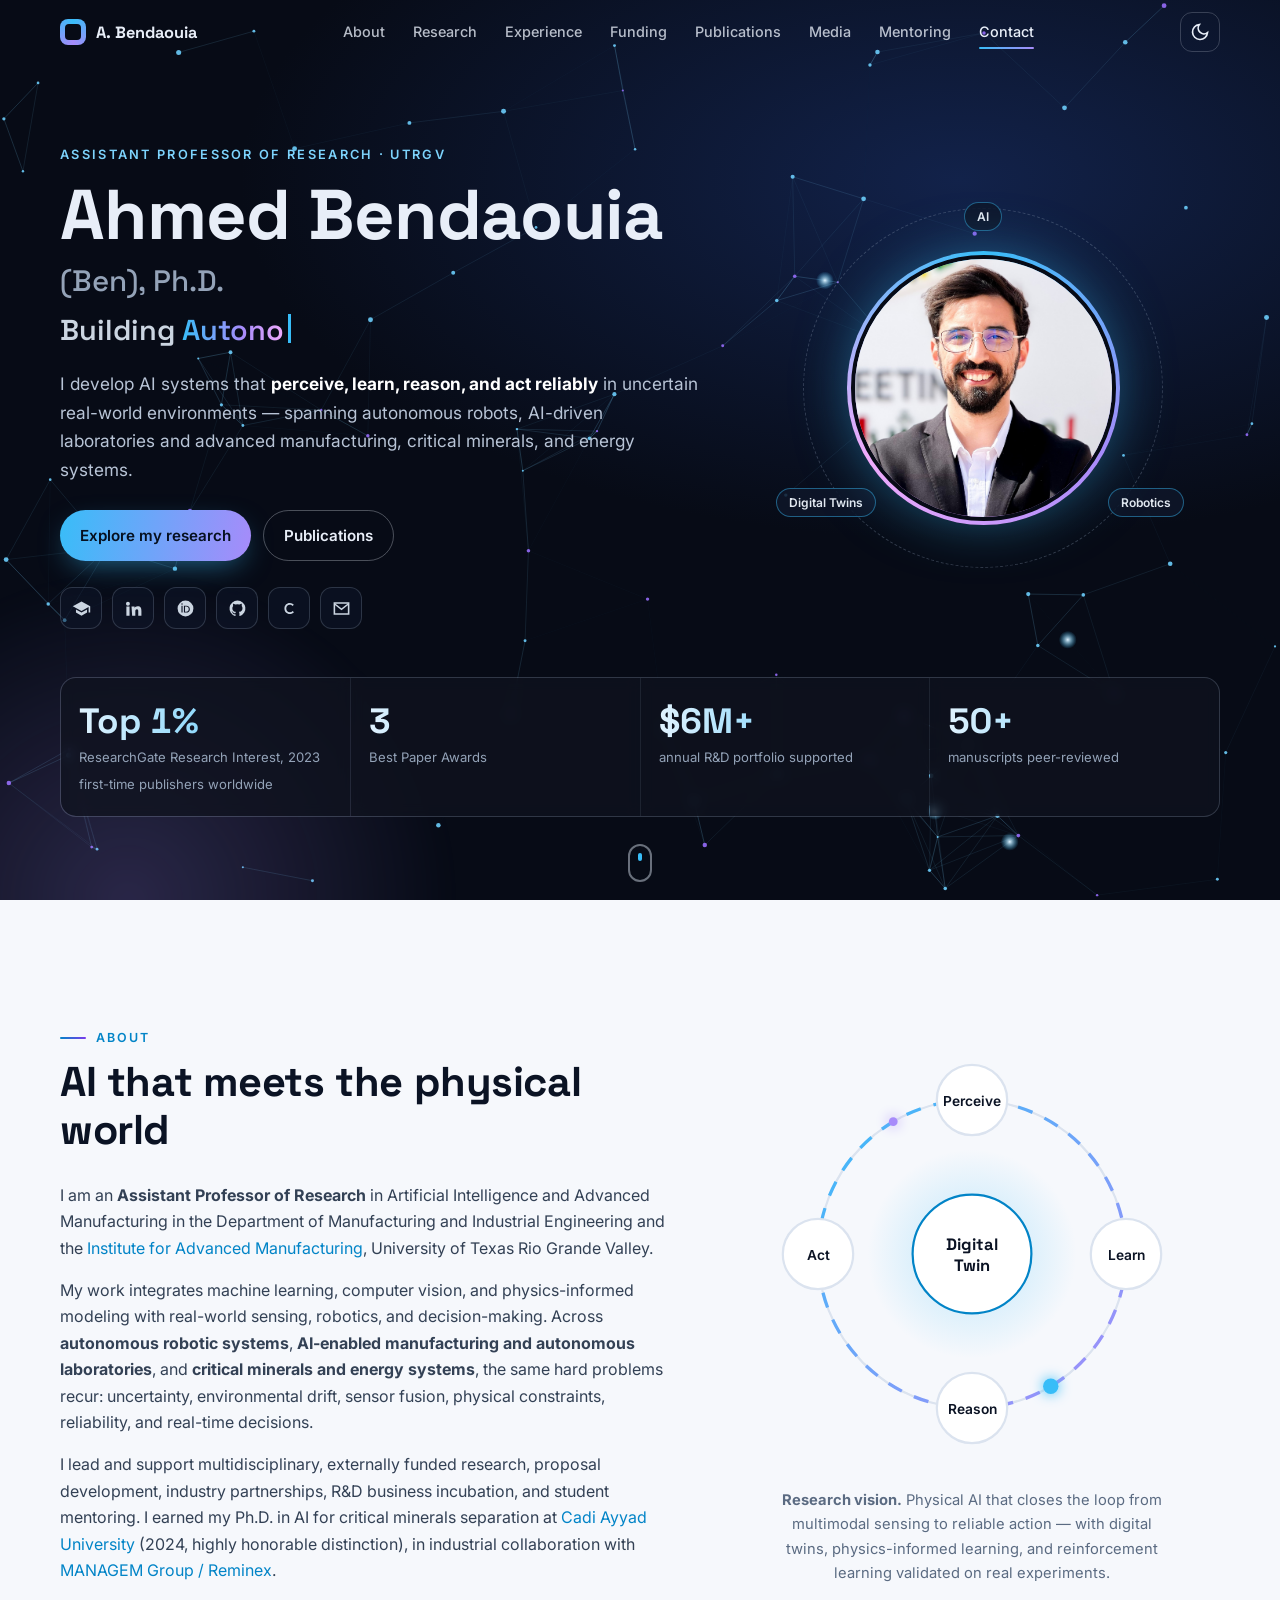
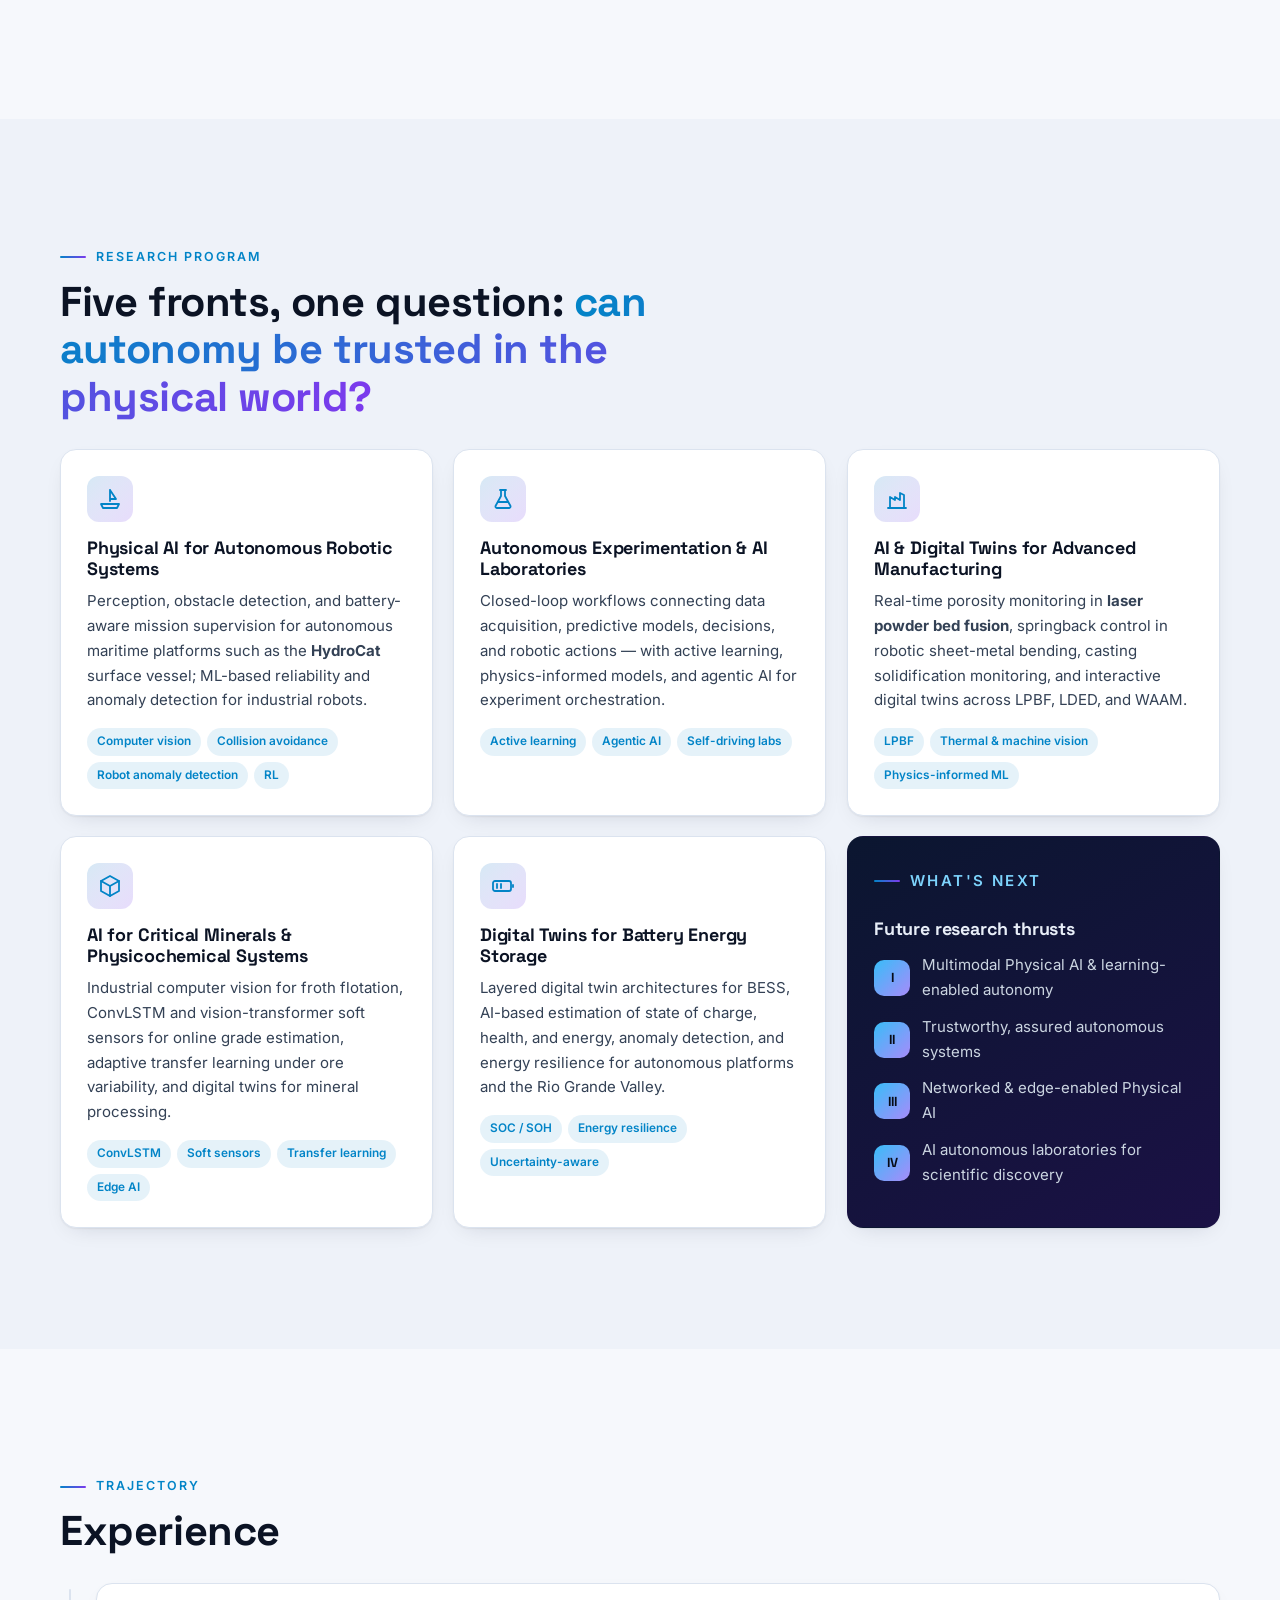
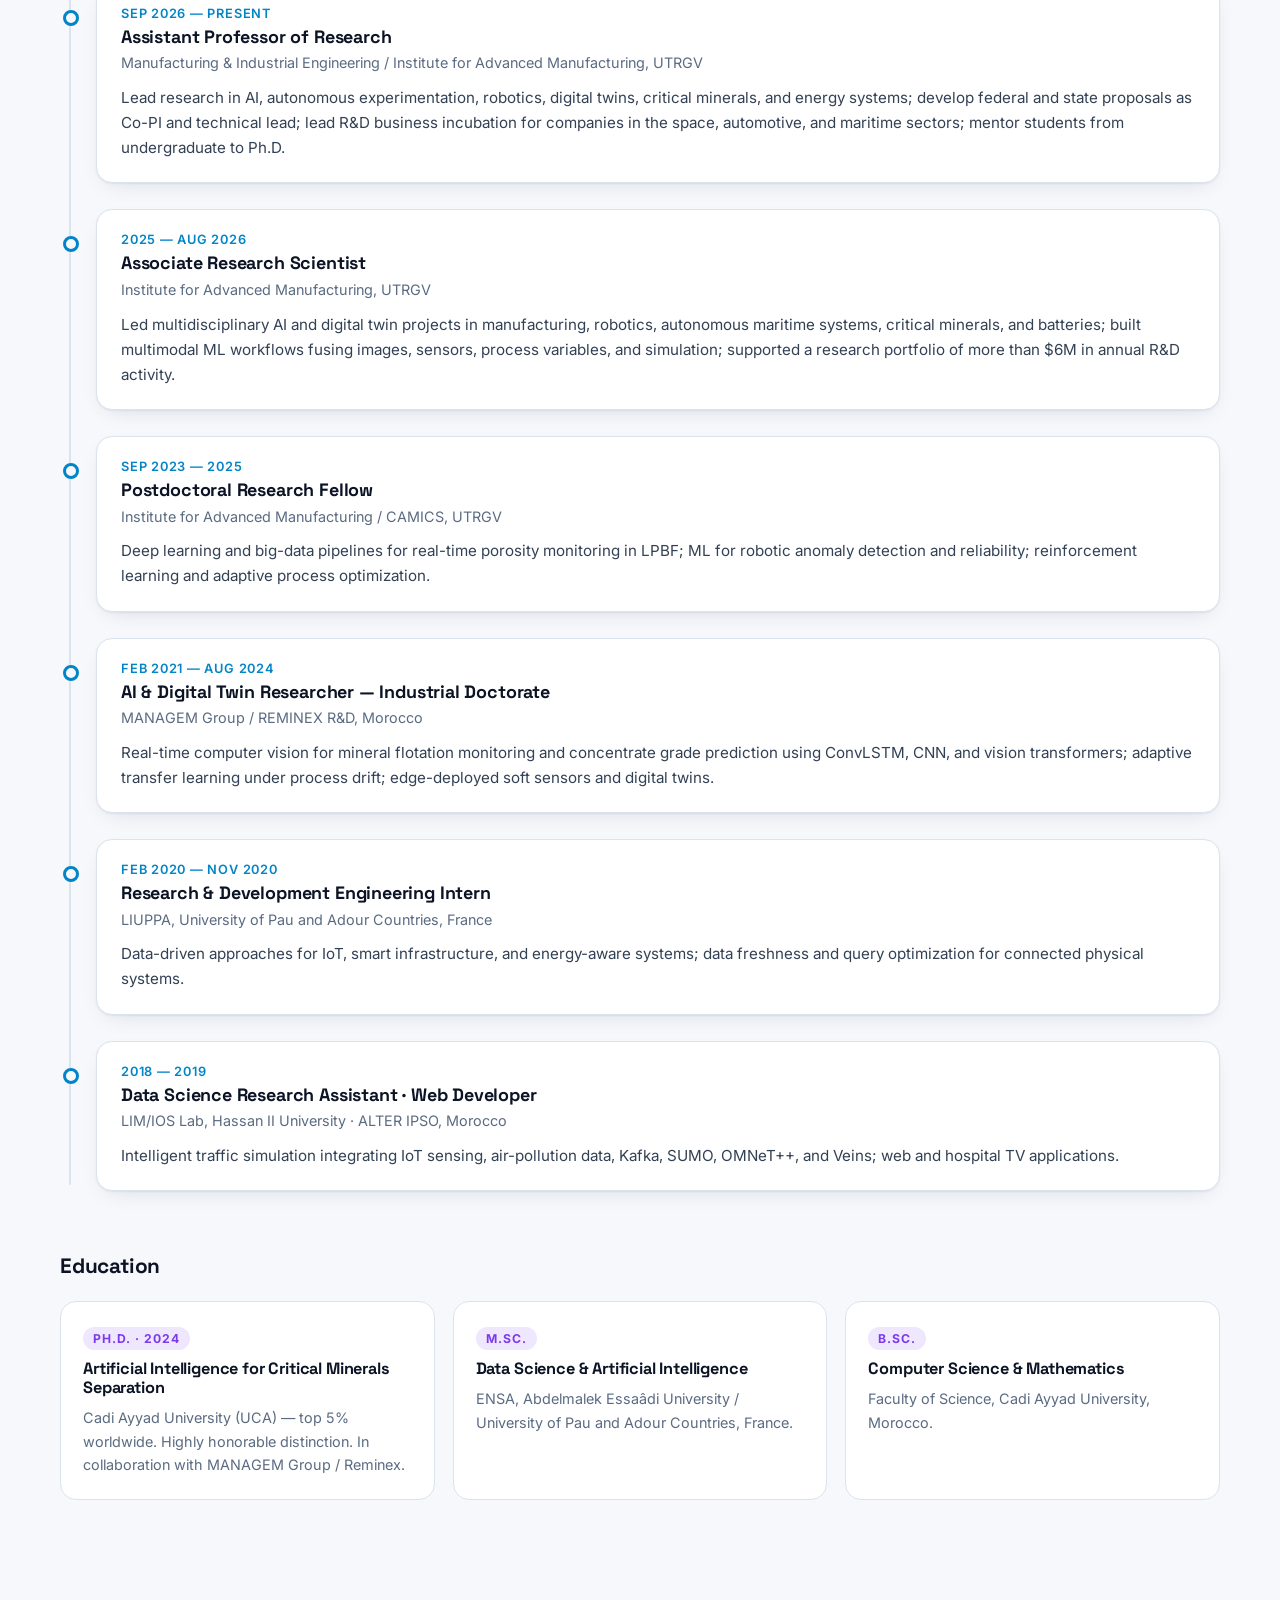
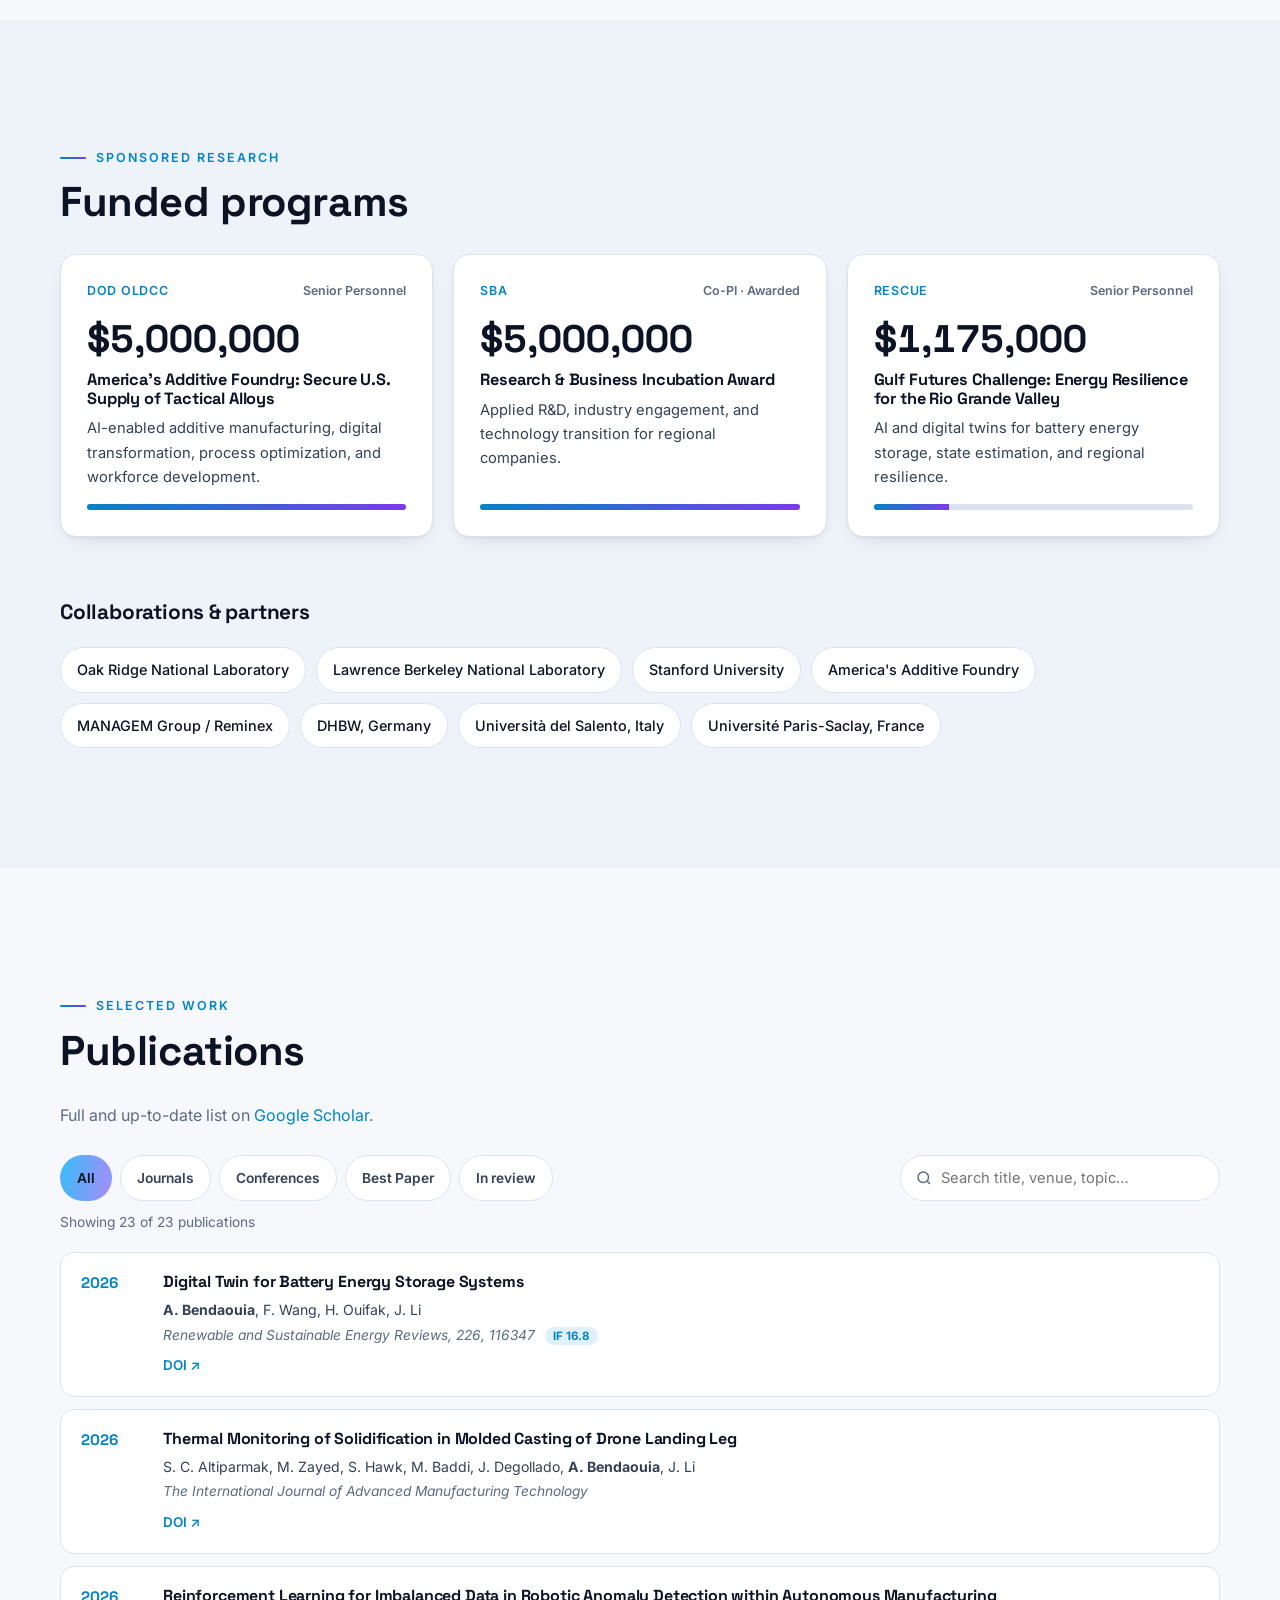
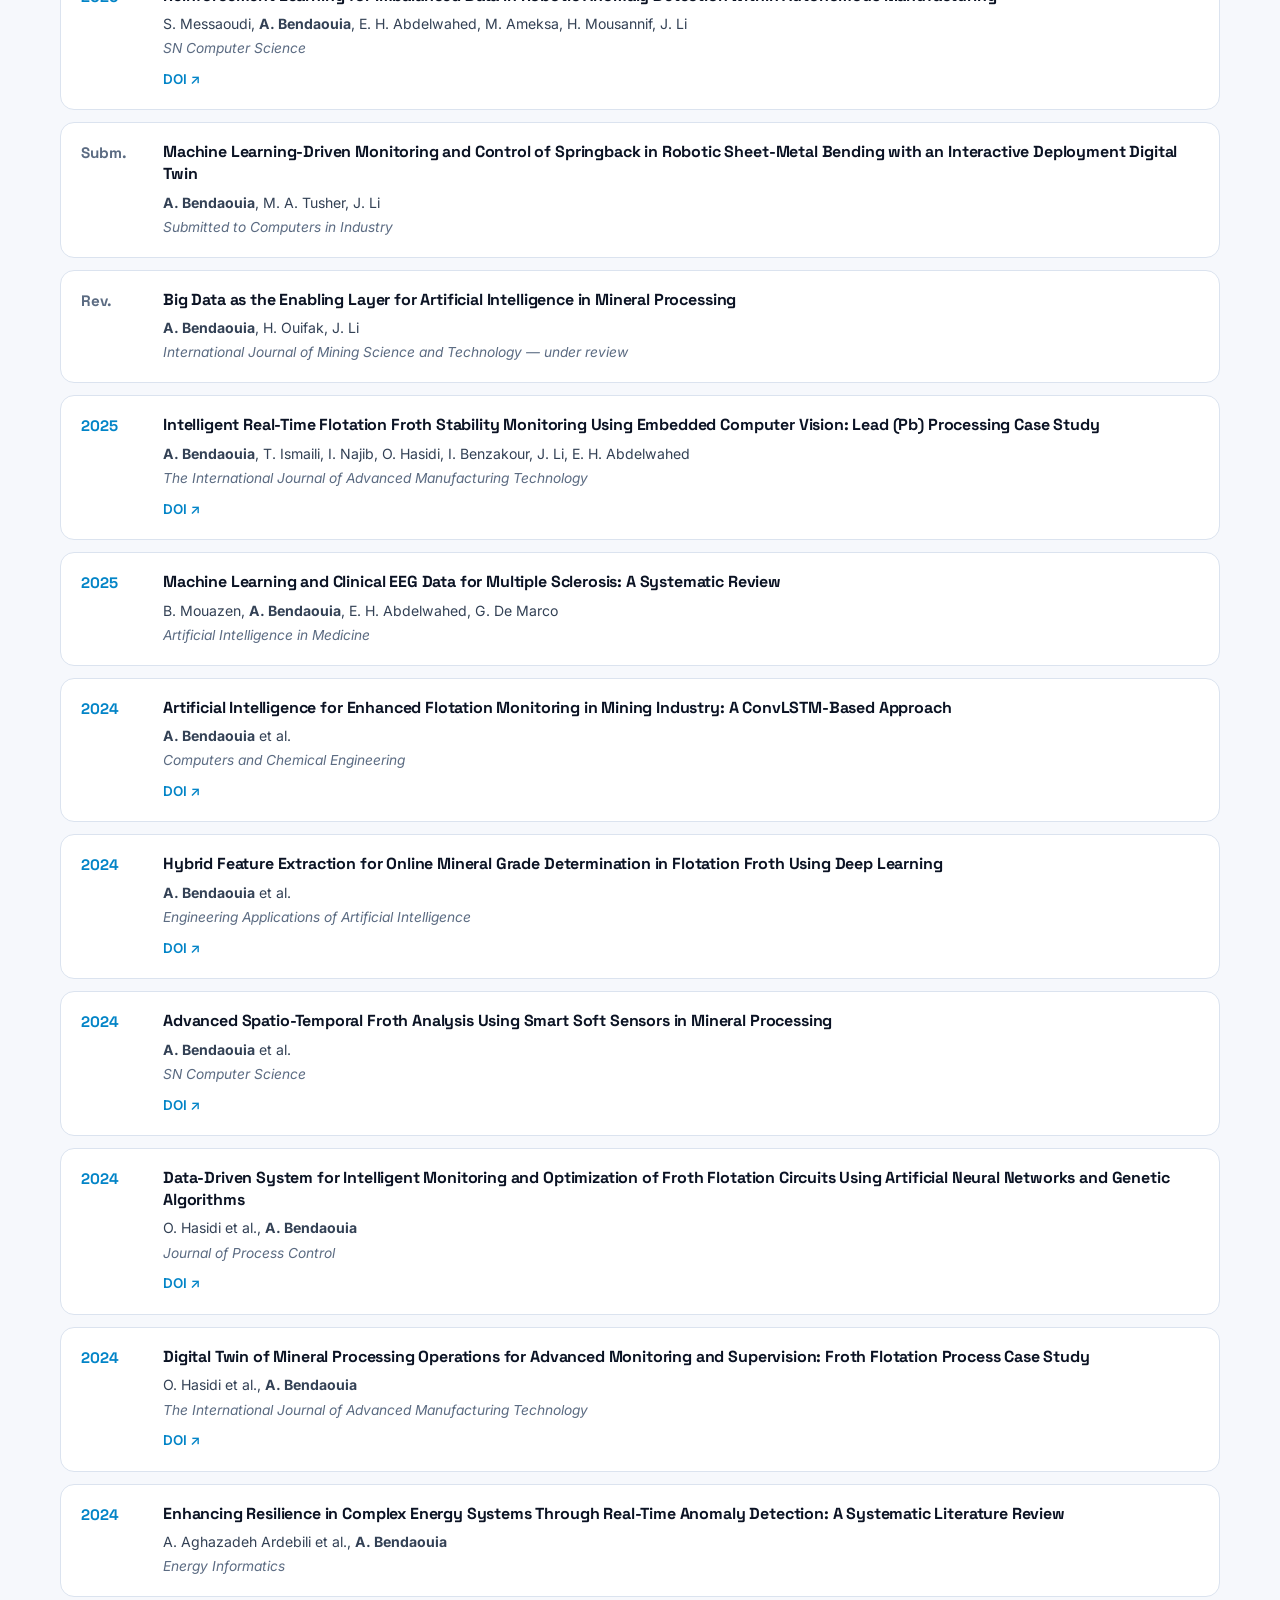
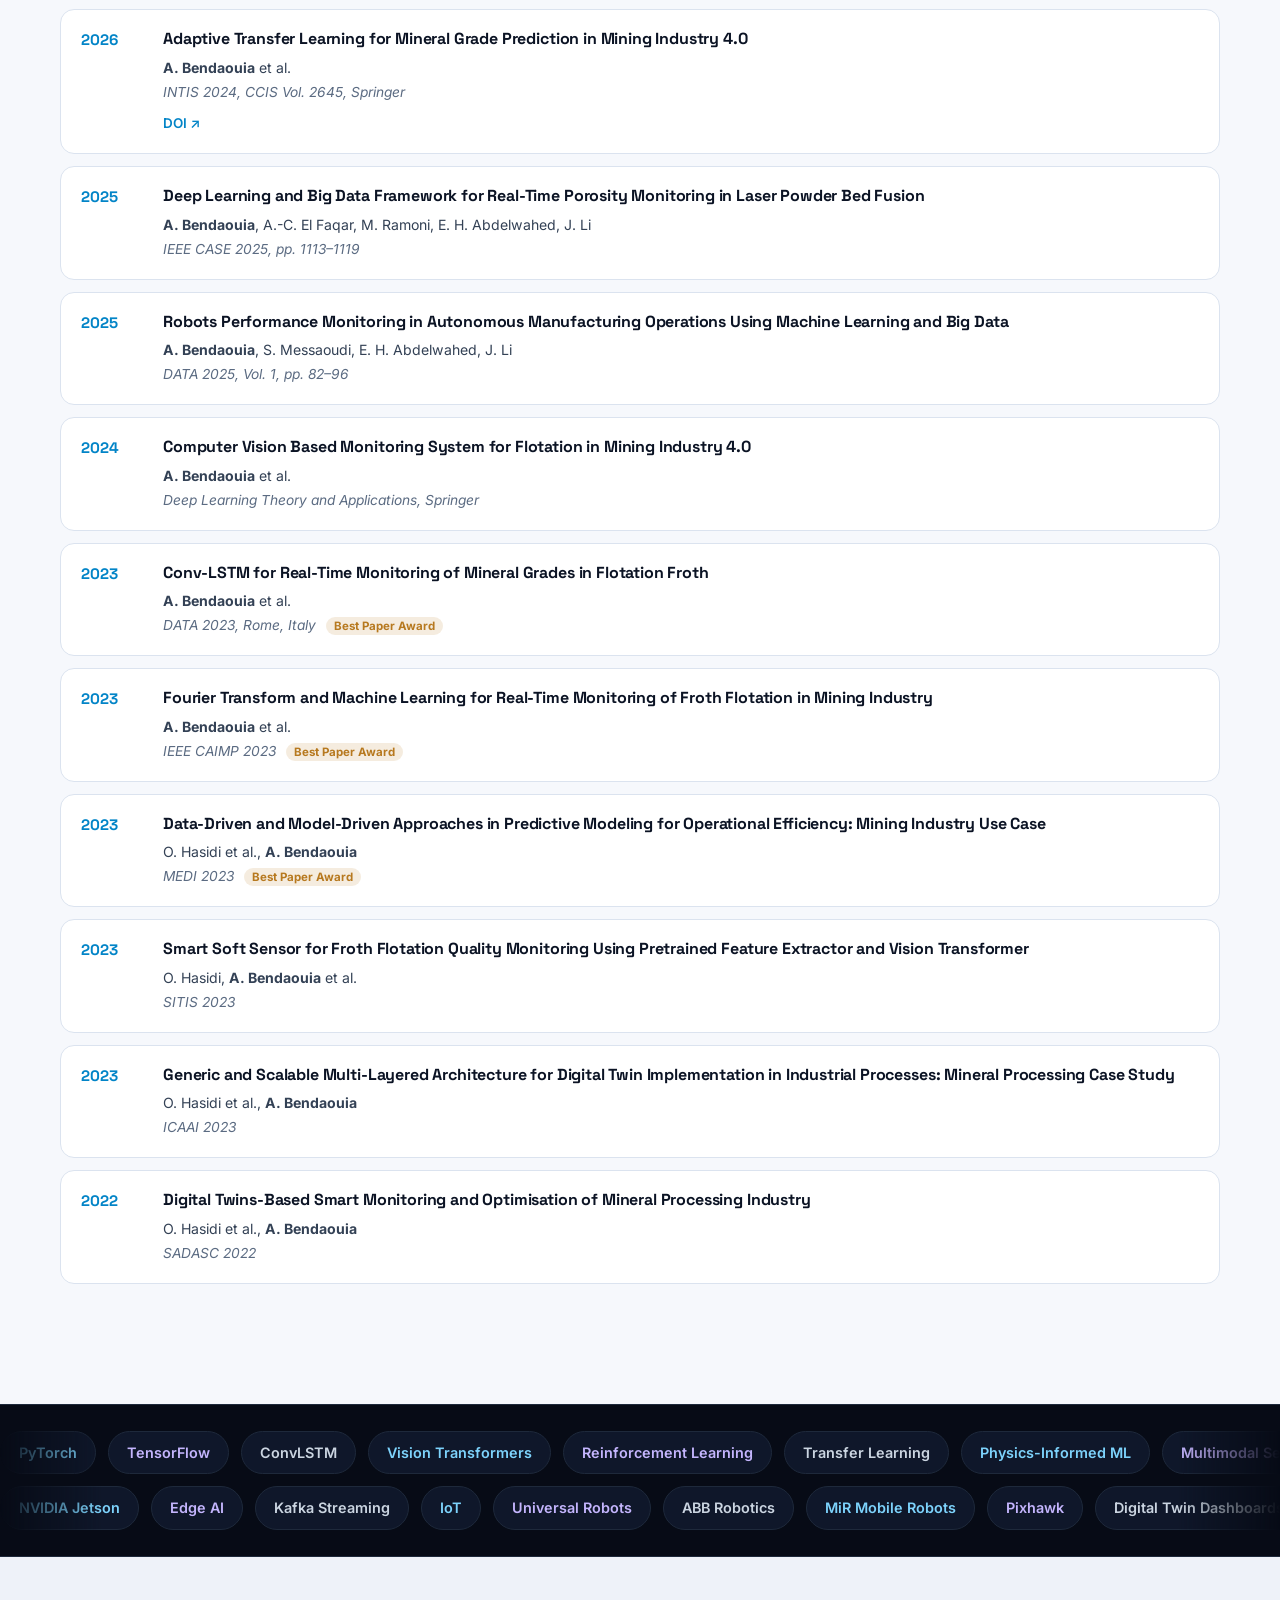
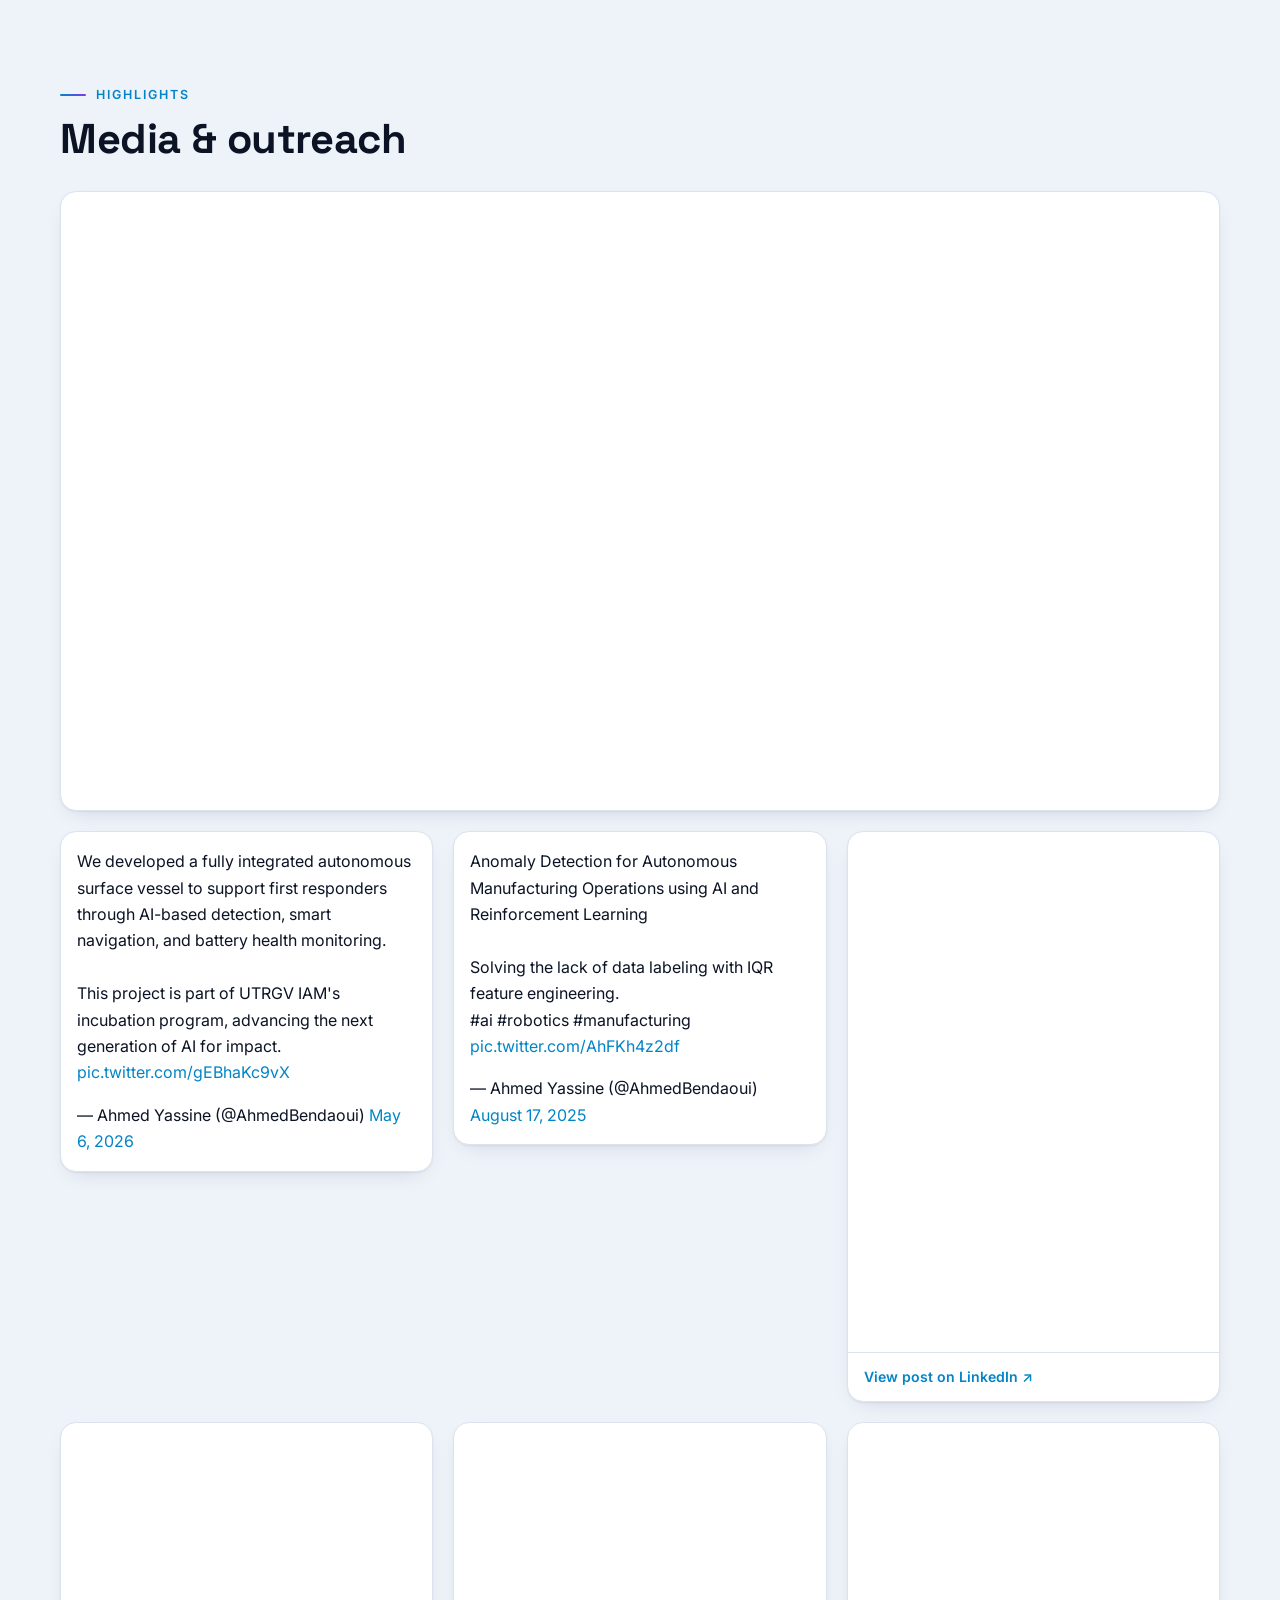
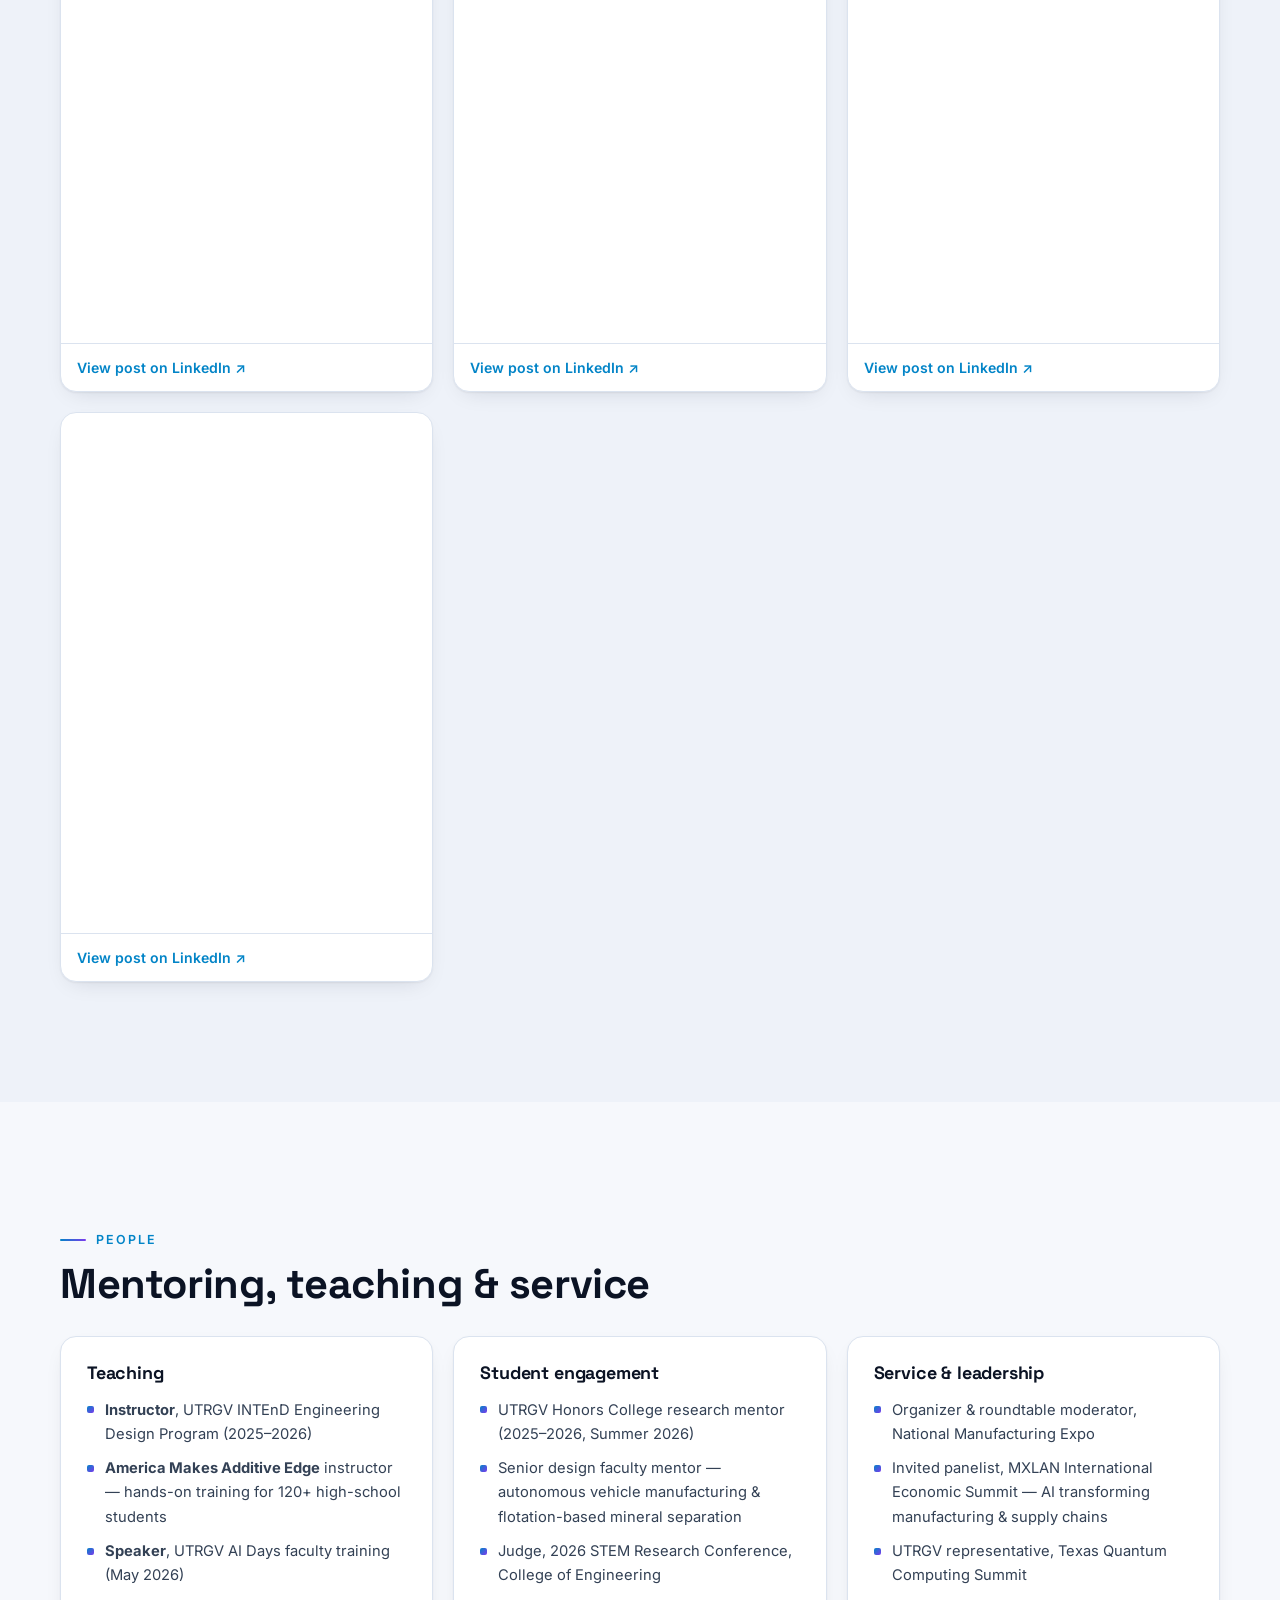
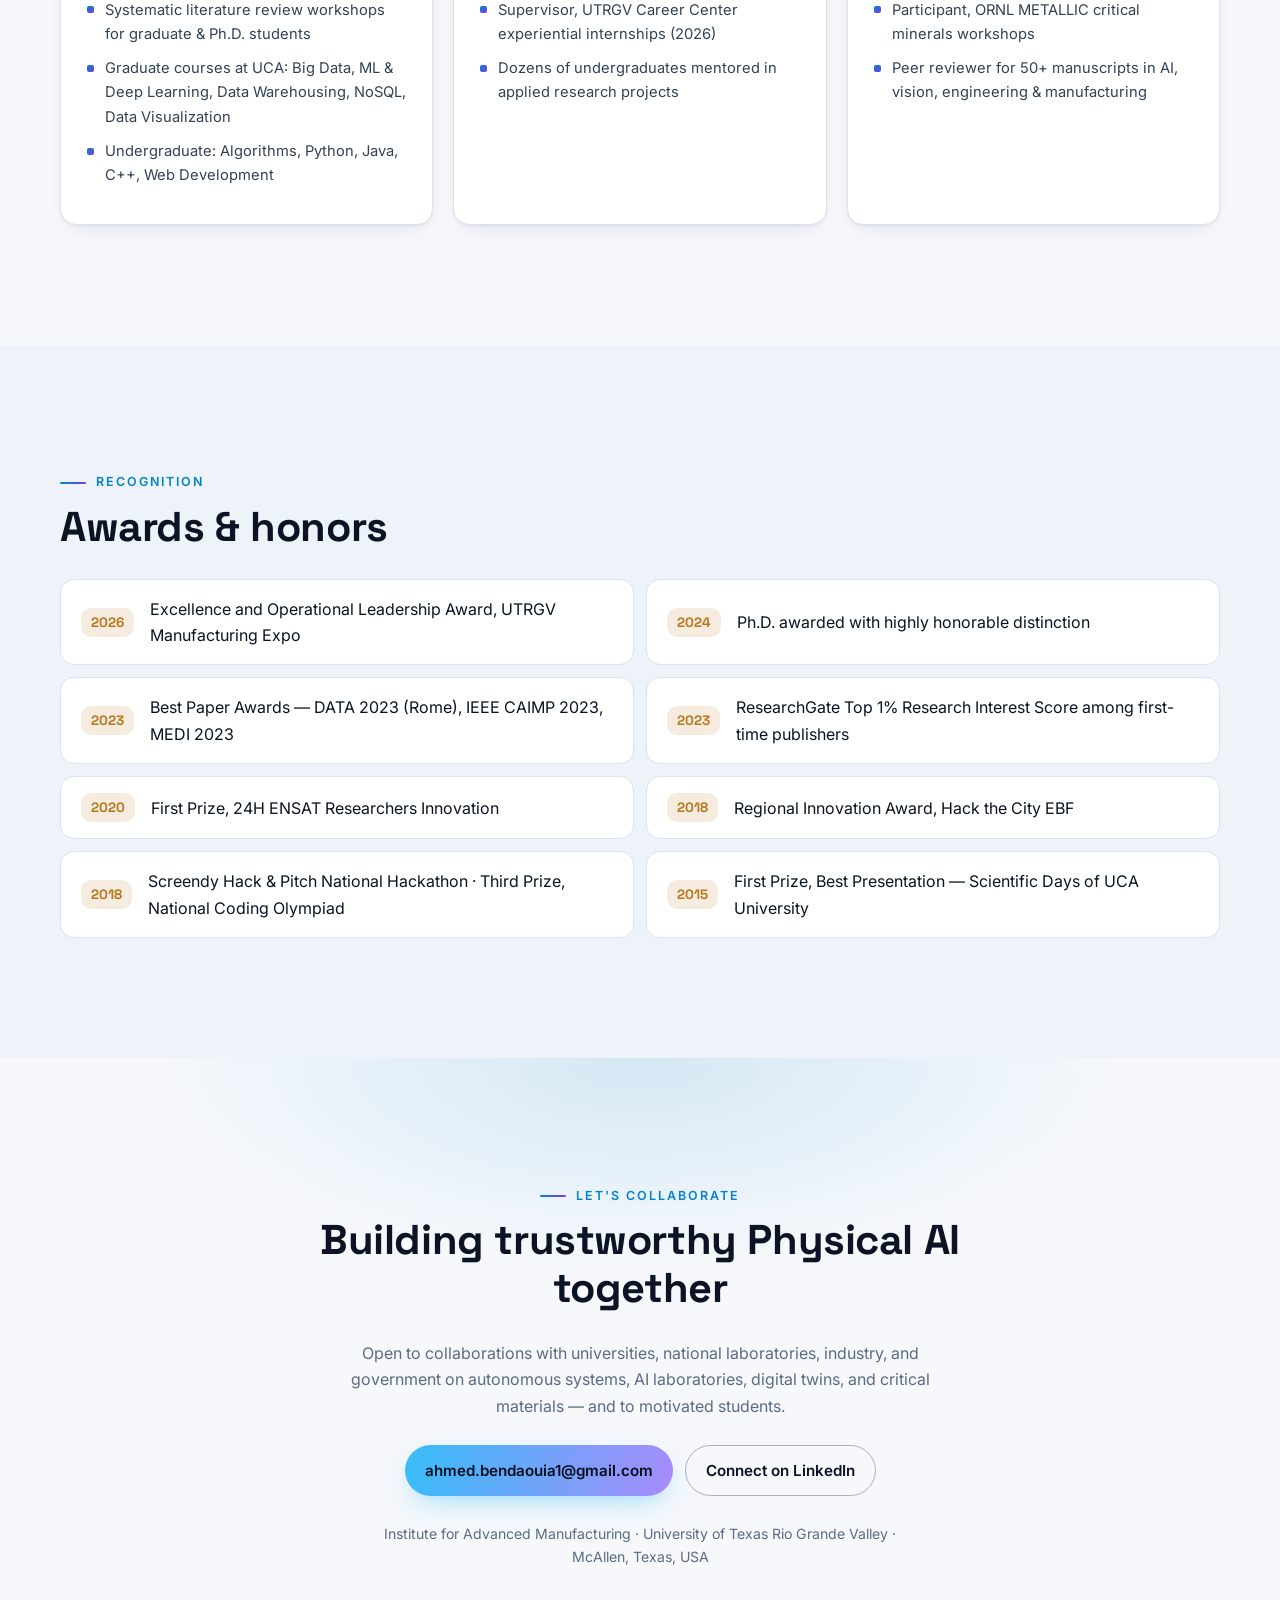
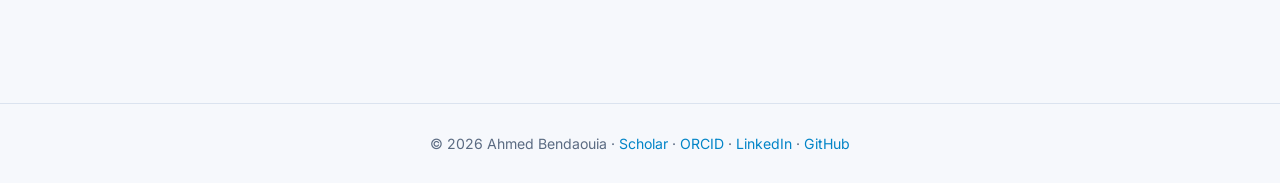
==== commit 5b5b4367: "Redesign site with motion and updated CV content Animated hero network, Physical AI loop, research c" ====
--- a/index.html
+++ b/index.html
@@ -3,705 +3,721 @@
 <head>
   <meta charset="UTF-8">
   <meta name="viewport" content="width=device-width, initial-scale=1.0">
-  <title>Ahmed Bendaouia (Ben), Ph.D. — Research Scientist</title>
-  <meta name="description" content="Research scientist specializing in machine learning, digital twins, and AI for manufacturing, minerals processing, and energy systems at UTRGV.">
+  <title>Ahmed Bendaouia, Ph.D. — Physical AI &amp; Autonomous Systems</title>
+  <meta name="description" content="Ahmed Bendaouia (Ben), Ph.D. — Assistant Professor of Research at UTRGV working on Physical AI, robotics, autonomous experimentation, digital twins, and trustworthy cyber-physical systems.">
+  <meta property="og:title" content="Ahmed Bendaouia, Ph.D. — Physical AI &amp; Autonomous Systems">
+  <meta property="og:description" content="Physical AI systems that perceive, learn, reason, and act reliably in uncertain real-world environments.">
+  <meta property="og:image" content="https://ahmedbendaouia.github.io/Profile%20Ahmed%20Bendaouia.jpg">
+  <meta property="og:url" content="https://ahmedbendaouia.github.io/">
+  <meta name="theme-color" content="#070b16">
+  <link rel="icon" href="data:image/svg+xml,<svg xmlns='http://www.w3.org/2000/svg' viewBox='0 0 64 64'><rect width='64' height='64' rx='14' fill='%23070b16'/><circle cx='20' cy='22' r='5' fill='%2338bdf8'/><circle cx='44' cy='20' r='5' fill='%23a78bfa'/><circle cx='32' cy='44' r='5' fill='%2338bdf8'/><path d='M20 22L44 20L32 44Z' fill='none' stroke='%23e2e8f0' stroke-width='2.5'/></svg>">
   <link rel="preconnect" href="https://fonts.googleapis.com">
-  <link href="https://fonts.googleapis.com/css2?family=Inter:wght@300;400;500;600;700;800&family=Playfair+Display:wght@600;700&display=swap" rel="stylesheet">
+  <link rel="preconnect" href="https://fonts.gstatic.com" crossorigin>
+  <link href="https://fonts.googleapis.com/css2?family=Inter:wght@400;500;600;700&family=Space+Grotesk:wght@500;600;700&display=swap" rel="stylesheet">
   <link rel="stylesheet" href="style.css">
+  <script>
+    document.documentElement.classList.add('js');
+    try { var t = localStorage.getItem('theme'); if (t) document.documentElement.dataset.theme = t; } catch (e) {}
+  </script>
 </head>
 <body>
 
-<div class="shell">
-
-  <!-- ── Sidebar ─────────────────────────────────────────── -->
-  <aside class="sidebar">
-
-    <img src="archived-site/Profile Ahmed Bendaouia.jpg"
-         alt="Ahmed Bendaouia profile photo"
-         class="profile-photo">
-
-    <div class="profile-info">
-      <p class="profile-eyebrow">Research Scientist · Ph.D.</p>
-      <h1 class="profile-name">Ahmed Bendaouia<br><span style="font-weight:400;font-size:.75em;color:#64748b">(Ben)</span></h1>
-      <p class="profile-title">Associate Research Scientist<br>Institute for Advanced Manufacturing, UTRGV</p>
-      <p class="profile-location">
-        <svg width="12" height="12" viewBox="0 0 24 24" fill="none" stroke="currentColor" stroke-width="2.5" stroke-linecap="round" stroke-linejoin="round" style="color:#64748b"><path d="M21 10c0 7-9 13-9 13s-9-6-9-13a9 9 0 0 1 18 0z"/><circle cx="12" cy="10" r="3"/></svg>
-        McAllen, Texas, USA
+<div class="progress" aria-hidden="true"><span id="progressBar"></span></div>
+
+<!-- ── Navigation ─────────────────────────────────────────── -->
+<header class="nav" id="nav">
+  <div class="nav-inner">
+    <a href="#top" class="brand" aria-label="Back to top">
+      <span class="brand-mark" aria-hidden="true"></span>
+      <span>A. Bendaouia</span>
+    </a>
+    <nav class="nav-links" id="navLinks" aria-label="Sections">
+      <a href="#about">About</a>
+      <a href="#research">Research</a>
+      <a href="#experience">Experience</a>
+      <a href="#funding">Funding</a>
+      <a href="#publications">Publications</a>
+      <a href="#media">Media</a>
+      <a href="#mentoring">Mentoring</a>
+      <a href="#contact">Contact</a>
+    </nav>
+    <div class="nav-actions">
+      <button class="icon-btn" id="themeToggle" aria-label="Toggle color theme">
+        <svg class="i-sun" viewBox="0 0 24 24"><circle cx="12" cy="12" r="4"/><path d="M12 2v2M12 20v2M4.9 4.9l1.4 1.4M17.7 17.7l1.4 1.4M2 12h2M20 12h2M4.9 19.1l1.4-1.4M17.7 6.3l1.4-1.4"/></svg>
+        <svg class="i-moon" viewBox="0 0 24 24"><path d="M21 12.8A9 9 0 1 1 11.2 3a7 7 0 0 0 9.8 9.8z"/></svg>
+      </button>
+      <button class="icon-btn menu-btn" id="menuBtn" aria-label="Open menu" aria-expanded="false" aria-controls="navLinks">
+        <svg viewBox="0 0 24 24"><path d="M4 7h16M4 12h16M4 17h16"/></svg>
+      </button>
+    </div>
+  </div>
+</header>
+
+<main id="top">
+
+<!-- ── Hero ───────────────────────────────────────────────── -->
+<section class="hero">
+  <canvas id="net" aria-hidden="true"></canvas>
+  <div class="hero-glow" aria-hidden="true"></div>
+  <div class="hero-inner">
+    <div class="hero-text">
+      <p class="eyebrow reveal">Assistant Professor of Research · UTRGV</p>
+      <h1 class="reveal">Ahmed Bendaouia <span class="nick">(Ben), Ph.D.</span></h1>
+      <p class="hero-rotator reveal">
+        Building <span class="rot" id="rotator">Physical AI</span><span class="caret" aria-hidden="true"></span>
       </p>
-    </div>
-
-    <div class="divider"></div>
-
-    <nav class="sidebar-nav" aria-label="Page sections">
-      <a href="#about">    <span class="nav-dot"></span>About</a>
-      <a href="#interests"><span class="nav-dot"></span>Interests</a>
-      <a href="#experience"><span class="nav-dot"></span>Experience</a>
-      <a href="#publications"><span class="nav-dot"></span>Publications</a>
-      <a href="#skills">  <span class="nav-dot"></span>Skills</a>
-      <a href="#education"><span class="nav-dot"></span>Education</a>
-      <a href="#awards">  <span class="nav-dot"></span>Awards</a>
-      <a href="#media">   <span class="nav-dot"></span>Media</a>
-      <a href="#projects"><span class="nav-dot"></span>Projects</a>
-    </nav>
-
-    <div class="divider"></div>
-
-    <div class="social-links">
-      <a href="https://scholar.google.com/citations?user=_yjMMRQAAAAJ&hl=en" target="_blank" rel="noopener" class="social-btn">
-        <svg width="12" height="12" viewBox="0 0 24 24" fill="currentColor"><path d="M12 24a7 7 0 1 1 0-14 7 7 0 0 1 0 14zm0-24L0 9.5l4.838 3.94A8 8 0 0 1 12 10a8 8 0 0 1 7.162 3.44L24 9.5z"/></svg>
-        Scholar
-      </a>
-      <a href="https://www.linkedin.com/in/ahmedbendaouia/" target="_blank" rel="noopener" class="social-btn">
-        <svg width="12" height="12" viewBox="0 0 24 24" fill="currentColor"><path d="M16 8a6 6 0 0 1 6 6v7h-4v-7a2 2 0 0 0-2-2 2 2 0 0 0-2 2v7h-4v-7a6 6 0 0 1 6-6zM2 9h4v12H2z"/><circle cx="4" cy="4" r="2"/></svg>
-        LinkedIn
-      </a>
-      <a href="https://github.com/ahmedbendaouia" target="_blank" rel="noopener" class="social-btn">
-        <svg width="12" height="12" viewBox="0 0 24 24" fill="currentColor"><path d="M12 0C5.37 0 0 5.37 0 12c0 5.31 3.435 9.795 8.205 11.385.6.105.825-.255.825-.57 0-.285-.015-1.23-.015-2.235-3.015.555-3.795-.735-4.035-1.41-.135-.345-.72-1.41-1.23-1.695-.42-.225-1.02-.78-.015-.795.945-.015 1.62.87 1.845 1.23 1.08 1.815 2.805 1.305 3.495.99.105-.78.42-1.305.765-1.605-2.67-.3-5.46-1.335-5.46-5.925 0-1.305.465-2.385 1.23-3.225-.12-.3-.54-1.53.12-3.18 0 0 1.005-.315 3.3 1.23.96-.27 1.98-.405 3-.405s2.04.135 3 .405c2.295-1.56 3.3-1.23 3.3-1.23.66 1.65.24 2.88.12 3.18.765.84 1.23 1.905 1.23 3.225 0 4.605-2.805 5.625-5.475 5.925.435.375.81 1.095.81 2.22 0 1.605-.015 2.895-.015 3.3 0 .315.225.69.825.57A12.02 12.02 0 0 0 24 12c0-6.63-5.37-12-12-12z"/></svg>
-        GitHub
-      </a>
-      <a href="https://www.scopus.com/authid/detail.uri?authorId=58102461200" target="_blank" rel="noopener" class="social-btn">
-        <svg width="12" height="12" viewBox="0 0 24 24" fill="none" stroke="currentColor" stroke-width="2" stroke-linecap="round" stroke-linejoin="round"><circle cx="11" cy="11" r="8"/><line x1="21" y1="21" x2="16.65" y2="16.65"/></svg>
-        Scopus
-      </a>
-    </div>
-
-    <div class="contact-info">
-      <a href="mailto:ahmed.bendaouia1@gmail.com">ahmed.bendaouia1@gmail.com</a>
-    </div>
-
-  </aside>
-
-  <!-- ── Main ────────────────────────────────────────────── -->
-  <main class="main">
-
-    <!-- Hero -->
-    <section id="about">
-      <div class="hero-card">
-        <p class="hero-eyebrow">Associate Research Scientist · Institute for Advanced Manufacturing, UTRGV</p>
-        <h2 class="hero-name">Ahmed Bendaouia (Ben), Ph.D.</h2>
-        <p class="hero-subtitle">Minerals Processing &amp; AI for Flotation &nbsp;·&nbsp; Machine Learning / Deep Learning &nbsp;·&nbsp; Digital Twins &nbsp;·&nbsp; Advanced Manufacturing</p>
-      </div>
-
-      <div class="about-body">
+      <p class="hero-lede reveal">
+        I develop AI systems that <strong>perceive, learn, reason, and act reliably</strong> in uncertain
+        real-world environments — spanning autonomous robots, AI-driven laboratories and advanced
+        manufacturing, critical minerals, and energy systems.
+      </p>
+      <div class="hero-cta reveal">
+        <a class="btn primary" href="#research">Explore my research</a>
+        <a class="btn ghost" href="#publications">Publications</a>
+      </div>
+      <div class="socials reveal">
+        <a href="https://scholar.google.com/citations?user=_yjMMRQAAAAJ&hl=en" target="_blank" rel="noopener" aria-label="Google Scholar"><svg viewBox="0 0 24 24"><path d="M12 3 1 9l11 6 9-4.9V17h2V9z"/><path d="M5 13.2v4L12 21l7-3.8v-4L12 17z"/></svg></a>
+        <a href="https://www.linkedin.com/in/ahmedbendaouia/" target="_blank" rel="noopener" aria-label="LinkedIn"><svg viewBox="0 0 24 24"><path d="M4.98 3.5a2.5 2.5 0 1 1 0 5 2.5 2.5 0 0 1 0-5zM3 9.5h4V21H3zM9.5 9.5h3.8v1.6h.1c.5-1 1.8-2 3.8-2 4 0 4.8 2.6 4.8 6V21h-4v-5.2c0-1.2 0-2.8-1.7-2.8s-2 1.3-2 2.7V21h-4z"/></svg></a>
+        <a href="https://orcid.org/0000-0003-0017-9285" target="_blank" rel="noopener" aria-label="ORCID"><svg viewBox="0 0 24 24"><path d="M12 2a10 10 0 1 0 0 20 10 10 0 0 0 0-20zM8.3 17.2H6.9V8.4h1.4zm-.7-10a.9.9 0 1 1 0-1.8.9.9 0 0 1 0 1.8zm9.9 5.6c0 2.6-1.8 4.4-4.5 4.4H10V8.4h3c2.7 0 4.5 1.9 4.5 4.4zm-1.4 0c0-1.9-1.2-3.2-3.2-3.2h-1.5v6.4h1.5c2 0 3.2-1.3 3.2-3.2z"/></svg></a>
+        <a href="https://github.com/ahmedbendaouia" target="_blank" rel="noopener" aria-label="GitHub"><svg viewBox="0 0 24 24"><path d="M12 2a10 10 0 0 0-3.2 19.5c.5.1.7-.2.7-.5v-1.7c-2.8.6-3.4-1.3-3.4-1.3-.5-1.2-1.1-1.5-1.1-1.5-.9-.6.1-.6.1-.6 1 .1 1.5 1 1.5 1 .9 1.5 2.4 1.1 2.9.8.1-.7.4-1.1.6-1.3-2.2-.3-4.6-1.1-4.6-5 0-1.1.4-2 1-2.7-.1-.3-.4-1.3.1-2.7 0 0 .8-.3 2.8 1a9.6 9.6 0 0 1 5 0c1.9-1.3 2.8-1 2.8-1 .5 1.4.2 2.4.1 2.7.6.7 1 1.6 1 2.7 0 3.9-2.3 4.7-4.6 5 .4.3.7.9.7 1.9V21c0 .3.2.6.7.5A10 10 0 0 0 12 2z"/></svg></a>
+        <a href="https://www.scopus.com/authid/detail.uri?authorId=58102461200" target="_blank" rel="noopener" aria-label="Scopus"><svg viewBox="0 0 24 24"><path d="M17.5 7.2A6.5 6.5 0 0 0 12.3 5C8.4 5 5.6 8 5.6 12s2.9 7 6.8 7c2.1 0 3.9-.8 5.2-2.3l-1.6-1.5a4.8 4.8 0 0 1-3.6 1.6c-2.6 0-4.5-2-4.5-4.8s1.9-4.8 4.5-4.8c1.4 0 2.6.6 3.5 1.6z"/></svg></a>
+        <a href="mailto:ahmed.bendaouia1@gmail.com" aria-label="Email"><svg viewBox="0 0 24 24" class="stroke"><path d="M3 5h18v14H3z"/><path d="m3 6 9 7 9-7"/></svg></a>
+      </div>
+    </div>
+
+    <div class="hero-photo reveal">
+      <div class="orbit" aria-hidden="true">
+        <span class="sat s1">AI</span>
+        <span class="sat s2">Robotics</span>
+        <span class="sat s3">Digital Twins</span>
+      </div>
+      <div class="photo-ring">
+        <img src="Profile%20Ahmed%20Bendaouia.jpg" alt="Portrait of Ahmed Bendaouia" width="320" height="320">
+      </div>
+    </div>
+  </div>
+
+  <div class="stats" id="stats">
+    <div class="stat reveal"><b>Top 1%</b><span>ResearchGate Research Interest, 2023 first-time publishers worldwide</span></div>
+    <div class="stat reveal"><b data-count="3">3</b><span>Best Paper Awards</span></div>
+    <div class="stat reveal"><b data-count="6" data-prefix="$" data-suffix="M+">$6M+</b><span>annual R&amp;D portfolio supported</span></div>
+    <div class="stat reveal"><b data-count="50" data-suffix="+">50+</b><span>manuscripts peer-reviewed</span></div>
+  </div>
+
+  <a href="#about" class="scroll-cue" aria-label="Scroll to About"><span></span></a>
+</section>
+
+<!-- ── About / Vision ─────────────────────────────────────── -->
+<section id="about" class="section">
+  <div class="wrap two-col">
+    <div>
+      <p class="kicker reveal">About</p>
+      <h2 class="reveal">AI that meets the physical world</h2>
+      <div class="prose reveal">
         <p>
-          I'm a research scientist at <a href="https://www.utrgv.edu/iam/" target="_blank" rel="noopener">IAM, UTRGV</a> in Texas,
-          specializing in machine learning, computer vision, digital twins, and data-driven intelligent systems for large-scale
-          physical and engineering applications. My work spans minerals processing and flotation monitoring, scalable data pipelines,
-          multimodal data integration, predictive modeling, surrogate modeling, and AI-enabled workflow design for battery energy
-          systems, advanced manufacturing, robotics, and critical minerals operations.
+          I am an <strong>Assistant Professor of Research</strong> in Artificial Intelligence and Advanced Manufacturing
+          in the Department of Manufacturing and Industrial Engineering and the
+          <a href="https://www.utrgv.edu/iam/" target="_blank" rel="noopener">Institute for Advanced Manufacturing</a>,
+          University of Texas Rio Grande Valley.
         </p>
         <p>
-          I develop deployable AI systems that integrate machine learning, data engineering, multimodal sensing, and process
-          knowledge to support scientific discovery and operational decision-making. My current interests include multimodal data
-          management for AI, large-scale training and inference workflows, MLOps in engineering systems, and agentic orchestration
-          for data-intensive applications.
+          My work integrates machine learning, computer vision, and physics-informed modeling with real-world sensing,
+          robotics, and decision-making. Across <strong>autonomous robotic systems</strong>,
+          <strong>AI-enabled manufacturing and autonomous laboratories</strong>, and
+          <strong>critical minerals and energy systems</strong>, the same hard problems recur:
+          uncertainty, environmental drift, sensor fusion, physical constraints, reliability, and real-time decisions.
         </p>
         <p>
-          I completed my Ph.D. in Artificial Intelligence for Minerals Processing at
-          <a href="https://www.uca.ma/en" target="_blank" rel="noopener">Cadi Ayyad University</a> in 2024 (Top 5% worldwide),
-          conducted at <a href="https://www.um6p.ma/en/mascir-moroccan-foundation-advanced-science-innovation-and-research" target="_blank" rel="noopener">MAScIR</a>.
-          Prior to my current role, I worked with <a href="https://www.managemgroup.com/en" target="_blank" rel="noopener">Reminex, MANAGEM Group</a>
-          for three years developing and deploying AI-based solutions for operational excellence in mining, and earlier as a
-          Data Scientist at <a href="https://www.univ-pau.fr/fr/index.html" target="_blank" rel="noopener">LIUPPA, UPPA</a> in France.
+          I lead and support multidisciplinary, externally funded research, proposal development, industry partnerships,
+          R&amp;D business incubation, and student mentoring. I earned my Ph.D. in AI for critical minerals separation
+          at <a href="https://www.uca.ma/en" target="_blank" rel="noopener">Cadi Ayyad University</a> (2024, highly honorable distinction),
+          in industrial collaboration with <a href="https://www.managemgroup.com/en" target="_blank" rel="noopener">MANAGEM Group / Reminex</a>.
         </p>
-        <p>
-          Beyond research, I co-founded several initiatives including
-          <a href="https://www.instagram.com/it.clubfssm?igsh=MjR3ZHBhdmNwejNn" target="_blank" rel="noopener">IT Club</a>,
-          <a href="https://www.instagram.com/club_together_we_can?igsh=MTRoNW9ueDQ2cGRrYg==" target="_blank" rel="noopener">Together We Can</a>, and
-          <a href="https://www.instagram.com/nt3awnou_morocco?igsh=MTZ1MWN5cHkwdWtiNA==" target="_blank" rel="noopener">Net3awnou</a>,
-          and served as an international ambassador for
-          <a href="https://www.youthforhumanrights.org/" target="_blank" rel="noopener">Youth for Human Rights International</a>.
-        </p>
-      </div>
-    </section>
-
-    <!-- Research Interests -->
-    <section id="interests">
-      <p class="section-label">Focus Areas</p>
-      <h2 class="section-title">Research Interests</h2>
-      <div class="tag-cloud">
-        <span class="tag highlight">Minerals Processing &amp; AI for Flotation</span>
-        <span class="tag highlight">Froth Monitoring &amp; Soft Sensing</span>
-        <span class="tag">Data Infrastructure &amp; Software for AI at Scale</span>
-        <span class="tag">Multimodal Data Management for Manufacturing</span>
-        <span class="tag">Large-Scale ML &amp; Deep Learning Workflows</span>
-        <span class="tag amber">Agentic AI &amp; Retrieval-Augmented Workflows</span>
-        <span class="tag">Scientific AI Systems</span>
-        <span class="tag blue">Spatio-Temporal Learning &amp; Predictive Analytics</span>
-        <span class="tag">Digital Twins &amp; Autonomous Experimentation</span>
-        <span class="tag amber">Parallel Computing &amp; HPC-Oriented AI Pipelines</span>
-        <span class="tag blue">AI for Materials, Energy &amp; Engineering Systems</span>
-        <span class="tag">Computer Vision for Industrial Monitoring</span>
-        <span class="tag">Physics-Informed Machine Learning</span>
-        <span class="tag amber">Federated &amp; Reinforcement Learning</span>
-      </div>
-    </section>
-
-    <!-- Experience -->
-    <section id="experience">
-      <p class="section-label">Career</p>
-      <h2 class="section-title">Professional Experience</h2>
-      <div class="timeline">
-
-        <div class="timeline-item">
-          <div class="timeline-meta">
-            <span class="timeline-date-label">Aug 2025 – Present</span>
-            <span class="timeline-badge current">Current</span>
-          </div>
-          <div class="timeline-card">
-            <p class="timeline-role">Associate Research Scientist</p>
-            <p class="timeline-org">Institute for Advanced Manufacturing (IAM), University of Texas Rio Grande Valley</p>
-            <ul class="timeline-bullets">
-              <li>Lead multidisciplinary R&amp;D programs in AI/ML, digital twins, robotics, and autonomous manufacturing.</li>
-              <li>Designed and implemented digital twin platforms for Battery Energy Storage Systems manufacturing and predictive monitoring.</li>
-              <li>Built scalable data workflows integrating sensor feedback, machine learning, and real-time decision support.</li>
-              <li>Developed AI-enabled digital twin systems for HydroCat surface vessel for energy resilience and mission-aware operation.</li>
-              <li>Engineered real-time control and monitoring systems using reinforcement learning and predictive analytics.</li>
-              <li>Led teams of 50+ researchers including postdocs, engineers, graduate and undergraduate students, and interns.</li>
-              <li>Managed a large research portfolio and supported academic, industrial, and national-laboratory collaborations.</li>
-            </ul>
-          </div>
-        </div>
-
-        <div class="timeline-item">
-          <div class="timeline-meta">
-            <span class="timeline-date-label">Sep 2024 – Sep 2025</span>
-          </div>
-          <div class="timeline-card">
-            <p class="timeline-role">Postdoctoral Fellow</p>
-            <p class="timeline-org">Center for Advanced Manufacturing Innovation &amp; Cyber Systems (CAMICS), UTRGV</p>
-            <ul class="timeline-bullets">
-              <li>Designed physics-informed digital twin models for LPBF, LDED, and WAAM additive manufacturing processes.</li>
-              <li>Developed multiscale simulation-informed AI frameworks for thermo-mechanical behavior, defect prediction, and process quality estimation.</li>
-              <li>Built large-scale data pipelines using big data tools to support deep learning training on high-volume sensor datasets.</li>
-              <li>Engineered real-time monitoring systems for defect detection, quality assurance, and process optimization.</li>
-              <li>Integrated computer vision, physical simulation, and machine learning into unified research architectures.</li>
-              <li>Contributed to autonomous experimentation and data-driven workflow design for 3D printing robotic extruder.</li>
-            </ul>
-          </div>
-        </div>
-
-        <div class="timeline-item">
-          <div class="timeline-meta">
-            <span class="timeline-date-label">Feb 2021 – Aug 2024</span>
-          </div>
-          <div class="timeline-card">
-            <p class="timeline-role">AI &amp; Digital Twin Research Engineer</p>
-            <p class="timeline-org">MANAGEM Group / Reminex, Morocco</p>
-            <ul class="timeline-bullets">
-              <li>Designed and implemented AI and digital twin solutions for mineral processing and smart industrial systems.</li>
-              <li>Built hybrid modeling frameworks combining data-driven methods with physical process constraints.</li>
-              <li>Developed predictive models for monitoring, anomaly detection, and process optimization under limited data.</li>
-              <li>Developed computer vision and ML workflows for real-time inspection and characterization of flotation froth.</li>
-              <li>Integrated AI pipelines into embedded systems for low-latency edge decision-making.</li>
-              <li>Led large-scale data collection campaigns across sensor-rich industrial mining environments.</li>
-            </ul>
-          </div>
-        </div>
-
-        <div class="timeline-item">
-          <div class="timeline-meta">
-            <span class="timeline-date-label">Feb 2020 – Nov 2020</span>
-          </div>
-          <div class="timeline-card">
-            <p class="timeline-role">Data Science Intern</p>
-            <p class="timeline-org">LIUPPA Laboratory, Université de Pau et des Pays de l'Adour, France</p>
-            <ul class="timeline-bullets">
-              <li>Developed IoT data frameworks for smart buildings and energy-aware infrastructure.</li>
-              <li>Built data-query optimization pipelines to address data freshness and obsolescence in smart energy systems.</li>
-              <li>Contributed to data engineering workflows for smart infrastructure analytics.</li>
-            </ul>
-          </div>
-        </div>
-
-      </div>
-    </section>
-
-    <!-- Publications -->
-    <section id="publications">
-      <p class="section-label">Research Output</p>
-      <h2 class="section-title">Selected Publications</h2>
-      <p style="color:var(--muted);font-size:.95rem;max-width:72ch;">
-        Full publication list available on
-        <a href="https://scholar.google.com/citations?user=_yjMMRQAAAAJ&hl=en" target="_blank" rel="noopener">Google Scholar</a>.
-        My work focuses on multimodeling of complex physio-chemical processes through digital twins, AI, and soft sensing.
-      </p>
-
-      <h3 style="font-size:1rem;font-weight:700;color:var(--navy);margin-bottom:-8px;">Peer-Reviewed Journals</h3>
-      <div class="pub-grid">
-
-        <div class="pub-card">
-          <p class="pub-title">Digital Twin for Battery Energy Storage Systems</p>
-          <p class="pub-authors"><b>Ahmed Bendaouia</b>, Fenfen Wang, Hafsaa Ouifak, Jianzhi Li.</p>
-          <p class="pub-venue">Renewable and Sustainable Energy Reviews, Volume 226, 2026.</p>
-          <div class="pub-meta">
-            <span class="pub-if">IF 16.8</span>
-            <a class="pub-link" href="https://doi.org/10.1016/j.rser.2025.116347" target="_blank" rel="noopener">DOI: 10.1016/j.rser.2025.116347 →</a>
-          </div>
-          <details class="pub-abstract">
-            <summary>Abstract</summary>
-            <p class="abstract-text">Proposes a comprehensive digital twin framework for Battery Energy Storage Systems (BESS) integrating real-time monitoring, predictive state estimation of State of Charge (SOC) and State of Health (SOH), and data-driven modeling to support manufacturing quality assurance and operational reliability. The framework bridges physical BESS dynamics with machine learning-based surrogate models, enabling adaptive control and predictive maintenance for energy storage applications.</p>
-          </details>
-        </div>
-
-        <div class="pub-card">
-          <p class="pub-title">Reinforcement Learning for Imbalanced Data in Robotic Anomaly Detection within Autonomous Manufacturing</p>
-          <p class="pub-authors">Salma Messaoudi, <b>Ahmed Bendaouia</b>, El Hassan Abdelwahed, Mohammed Ameksa, Hajar Mousannif, Jianzhi Li.</p>
-          <p class="pub-venue">SN Computer Science, 2026.</p>
-          <div class="pub-meta">
-            <span class="pub-if">IF 2.4</span>
-            <a class="pub-link" href="https://doi.org/10.1007/s42979-026-04858-0" target="_blank" rel="noopener">DOI: 10.1007/s42979-026-04858-0 →</a>
-          </div>
-          <details class="pub-abstract">
-            <summary>Abstract</summary>
-            <p class="abstract-text">Presents a reinforcement learning framework using Deep Q-Network (DQN) enhanced with LSTM and Gradient Boosting Machine (GBM) for anomaly detection in industrial robots, addressing class imbalance and temporal dependencies in sensor data. A novel GBM-based reward mechanism incorporating SMOTE integration achieves superior precision, recall, and F1-score compared to alternative DQN variants, enabling more resilient and autonomous manufacturing operations.</p>
-          </details>
-        </div>
-
-        <div class="pub-card">
-          <p class="pub-title">Intelligent Real-Time Flotation Froth Stability Monitoring Using Embedded Computer Vision</p>
-          <p class="pub-authors"><b>Ahmed Bendaouia</b> et al.</p>
-          <p class="pub-venue">International Journal of Advanced Manufacturing Technology, 2025.</p>
-          <div class="pub-meta">
-            <span class="pub-if">IF 3.72</span>
-            <a class="pub-link" href="https://doi.org/10.1007/s00170-025-16740-z" target="_blank" rel="noopener">DOI: 10.1007/s00170-025-16740-z →</a>
-          </div>
-          <details class="pub-abstract">
-            <summary>Abstract</summary>
-            <p class="abstract-text">Develops a real-time froth stability monitoring system for lead (Pb) flotation processing by analyzing bubble dynamics—size, count, and spatial distribution—using embedded computer vision deployed at the industrial plant level. The system achieves over 97% accuracy, demonstrating the feasibility of edge-deployed AI for continuous froth stability assessment in mineral processing operations.</p>
-          </details>
-        </div>
-
-        <div class="pub-card">
-          <p class="pub-title">Artificial Intelligence for Enhanced Flotation Monitoring in Mining Industry</p>
-          <p class="pub-authors"><b>Ahmed Bendaouia</b> et al.</p>
-          <p class="pub-venue">Computers and Chemical Engineering, 2024.</p>
-          <div class="pub-meta">
-            <span class="pub-if">IF 5</span>
-            <a class="pub-link" href="https://doi.org/10.1016/j.compchemeng.2023.108476" target="_blank" rel="noopener">DOI: 10.1016/j.compchemeng.2023.108476 →</a>
-          </div>
-          <details class="pub-abstract">
-            <summary>Abstract</summary>
-            <p class="abstract-text">Proposes a ConvLSTM-based approach for monitoring chemical composition in flotation froth during mining operations, effectively extracting spatial and temporal patterns from video data to enable real-time froth quality monitoring and process control. The model provides a deployable soft-sensing solution that enhances operational efficiency and reduces manual sampling in mineral recovery circuits.</p>
-          </details>
-        </div>
-
-        <div class="pub-card">
-          <p class="pub-title">Hybrid Feature Extraction for Online Mineral Grade Determination in Flotation Froth</p>
-          <p class="pub-authors"><b>Ahmed Bendaouia</b> et al.</p>
-          <p class="pub-venue">Engineering Applications of Artificial Intelligence, 2024.</p>
-          <div class="pub-meta">
-            <span class="pub-if">IF 8</span>
-            <a class="pub-link" href="https://doi.org/10.1016/j.engappai.2023.107680" target="_blank" rel="noopener">DOI: 10.1016/j.engappai.2023.107680 →</a>
-          </div>
-          <details class="pub-abstract">
-            <summary>Abstract</summary>
-            <p class="abstract-text">Applies image processing and deep learning to monitor mineral concentrate grades in flotation froth, analyzing texture, bubble size, velocity, and color distribution using convolutional neural networks. Achieves up to 94% accuracy in predicting zinc, lead, iron, and copper concentrate grades, demonstrating a viable AI-powered online analyzer for complex polymetallic flotation operations.</p>
-          </details>
-        </div>
-
-        <div class="pub-card">
-          <p class="pub-title">Advanced Spatio-Temporal Froth Analysis Using Smart Soft Sensors</p>
-          <p class="pub-authors"><b>Ahmed Bendaouia</b> et al.</p>
-          <p class="pub-venue">SN Computer Science, 2024.</p>
-          <div class="pub-meta">
-            <span class="pub-if">IF 2.4</span>
-            <a class="pub-link" href="https://doi.org/10.1007/s42979-024-02706-7" target="_blank" rel="noopener">DOI: 10.1007/s42979-024-02706-7 →</a>
-          </div>
-          <details class="pub-abstract">
-            <summary>Abstract</summary>
-            <p class="abstract-text">Develops smart soft sensors combining spatio-temporal deep learning models for online froth analysis in flotation circuits, enabling advanced real-time monitoring of mineral grade and process state. The approach integrates spatial feature extraction with temporal sequence modeling to capture the evolving dynamics of flotation froth for continuous process optimization.</p>
-          </details>
-        </div>
-
-        <div class="pub-card">
-          <p class="pub-title">Data-Driven Monitoring and Optimization of Froth Flotation Circuits</p>
-          <p class="pub-authors">Oussama Hasidi et al., <b>Ahmed Bendaouia</b>.</p>
-          <p class="pub-venue">Journal of Process Control, Volume 137, 2024.</p>
-          <div class="pub-meta">
-            <span class="pub-if">IF 3.9</span>
-            <a class="pub-link" href="https://doi.org/10.1016/j.jprocont.2024.103198" target="_blank" rel="noopener">DOI: 10.1016/j.jprocont.2024.103198 →</a>
-          </div>
-          <details class="pub-abstract">
-            <summary>Abstract</summary>
-            <p class="abstract-text">Presents an AI-based system for intelligent monitoring and optimization of froth flotation circuits using artificial neural networks and genetic algorithms, achieving improved process performance and recovery efficiency for mineral operations. The data-driven framework enables real-time adaptive control by learning complex relationships between process variables and flotation outcomes.</p>
-          </details>
-        </div>
-
-        <div class="pub-card">
-          <p class="pub-title">Digital Twin of Mineral Processing Operations for Advanced Monitoring</p>
-          <p class="pub-authors">Oussama Hasidi et al., <b>Ahmed Bendaouia</b>.</p>
-          <p class="pub-venue">International Journal of Advanced Manufacturing Technology, 2024.</p>
-          <div class="pub-meta">
-            <span class="pub-if">IF 3.72</span>
-            <a class="pub-link" href="https://doi.org/10.1007/s00170-024-13384-3" target="_blank" rel="noopener">DOI: 10.1007/s00170-024-13384-3 →</a>
-          </div>
-          <details class="pub-abstract">
-            <summary>Abstract</summary>
-            <p class="abstract-text">Develops a data-driven digital twin for froth flotation operations using artificial neural networks trained on industrial and simulation data, achieving 94% accuracy in estimating flotation cell performance with a 2-second response time. The framework demonstrates how digital twins can revolutionize process monitoring, control, and efficiency in mineral processing industries.</p>
-          </details>
-        </div>
-
-      </div>
-
-      <h3 style="font-size:1rem;font-weight:700;color:var(--navy);margin-top:8px;margin-bottom:-8px;">Conference Papers</h3>
-      <div class="pub-grid">
-
-        <div class="pub-card conference">
-          <p class="pub-title">Adaptive Transfer Learning for Mineral Grade Prediction in Mining Industry 4.0</p>
-          <p class="pub-authors"><b>Ahmed Bendaouia</b>, El Hassan Abdelwahed, Sara Qassimi, Abdelmalek Boussetta, Intissar Benzakour, Zaynab Naciri, Ilham Benmallouk, Oumkeltoum Amar.</p>
-          <p class="pub-venue">INTIS 2024, CCIS Vol. 2645, Springer, 2026. Selected for journal extension.</p>
-          <div class="pub-meta">
-            <a class="pub-link" href="https://doi.org/10.1007/978-3-032-14964-0_12" target="_blank" rel="noopener">DOI →</a>
-          </div>
-          <details class="pub-abstract conference-abstract">
-            <summary>Abstract</summary>
-            <p class="abstract-text">Presents a transfer learning framework adapted for mineral grade prediction in flotation processes under Mining Industry 4.0 conditions, addressing the challenge of limited labeled data in industrial deployments. The adaptive approach improves model generalization across varying ore types and operating conditions, enabling more robust soft-sensing for concentrate grade estimation.</p>
-          </details>
-        </div>
-
-        <div class="pub-card conference">
-          <p class="pub-title">Deep Learning and Big Data Framework for Real-Time Porosity Monitoring in Laser Powder Bed Fusion</p>
-          <p class="pub-authors"><b>Ahmed Bendaouia</b>, Abdessabour-Chakir El Faqar, Monsuru Ramoni, El Hassan Abdelwahed, Jianzhi Li.</p>
-          <p class="pub-venue">IEEE CASE 2025, Los Angeles, California, pp. 1113–1119.</p>
-          <details class="pub-abstract conference-abstract">
-            <summary>Abstract</summary>
-            <p class="abstract-text">Develops a deep learning and big data pipeline for real-time porosity monitoring in Laser Powder Bed Fusion (LPBF) additive manufacturing, processing high-volume sensor and imaging data to predict defect formation during the printing process. The framework enables closed-loop quality assurance for LPBF without interrupting production cycles.</p>
-          </details>
-        </div>
-
-        <div class="pub-card conference">
-          <p class="pub-title">Robots Performance Monitoring in Autonomous Manufacturing Operations Using Machine Learning and Big Data</p>
-          <p class="pub-authors"><b>Ahmed Bendaouia</b>, Salma Messaoudi, El Hassan Abdelwahed, Jianzhi Li.</p>
-          <p class="pub-venue">DATA 2025, Bilbao, Spain, Vol. 1, pp. 82–96. Selected for journal extension.</p>
-          <details class="pub-abstract conference-abstract">
-            <summary>Abstract</summary>
-            <p class="abstract-text">Presents a machine learning and big data framework for continuous performance monitoring of industrial robots in autonomous manufacturing, enabling early detection of degradation, fault diagnosis, and predictive maintenance at scale. The approach processes multi-axis sensor streams from robotic systems to maintain operational efficiency in unattended manufacturing environments.</p>
-          </details>
-        </div>
-
-        <div class="pub-card conference award">
-          <p class="pub-title">Conv-LSTM for Real-Time Monitoring of Mineral Grades in Flotation Froth</p>
-          <p class="pub-authors"><b>Ahmed Bendaouia</b>, El Hassan Abdelwahed, Sara Qassimi, Abdelmalek Boussetta, Intissar Benzakour, Oumkeltoum Amar, François Bourzeix, Achraf Soulala.</p>
-          <p class="pub-venue">DATA 2023, Rome, Italy.</p>
-          <div class="pub-meta"><span class="pub-award-badge">🏆 Best Paper Award</span></div>
-          <details class="pub-abstract conference-abstract">
-            <summary>Abstract</summary>
-            <p class="abstract-text">Introduces a Convolutional LSTM model for real-time monitoring of mineral grades in flotation froth, capturing both spatial texture features and temporal dynamics from froth video sequences. The model achieves a mean absolute error of 4.52 in zinc differential flotation circuits, demonstrating strong potential for deployable online soft sensing in mineral processing plants.</p>
-          </details>
-        </div>
-
-        <div class="pub-card conference award">
-          <p class="pub-title">Data-Driven and Model-Driven Approaches in Predictive Modeling for Operational Efficiency: Mining Industry Use Case</p>
-          <p class="pub-authors">Oussama Hasidi, El Hassan Abdelwahed, et al., <b>Ahmed Bendaouia</b>.</p>
-          <p class="pub-venue">MEDI 2023, Tunisia.</p>
-          <div class="pub-meta"><span class="pub-award-badge">🏆 Best Paper Award</span></div>
-          <details class="pub-abstract conference-abstract">
-            <summary>Abstract</summary>
-            <p class="abstract-text">Compares and combines data-driven and model-driven predictive modeling approaches for operational efficiency in the mining industry, providing a framework for selecting and integrating methods based on available data and process knowledge. The study demonstrates improved prediction performance when hybrid models leverage complementary strengths of physical constraints and machine learning flexibility.</p>
-          </details>
-        </div>
-
-        <div class="pub-card conference award">
-          <p class="pub-title">Fourier Transform and Machine Learning for Real-Time Monitoring of Froth Flotation in Mining Industry</p>
-          <p class="pub-authors"><b>Ahmed Bendaouia</b>, El Hassan Abdelwahed, Sara Qassimi, Abdelmalek Boussetta, et al.</p>
-          <p class="pub-venue">IEEE CAIMP 2023, Agadir, Morocco.</p>
-          <div class="pub-meta"><span class="pub-award-badge">🏆 Best Paper Award</span></div>
-          <details class="pub-abstract conference-abstract">
-            <summary>Abstract</summary>
-            <p class="abstract-text">Combines Fourier transform-based frequency-domain feature extraction with machine learning classifiers for real-time monitoring of froth flotation in the mining industry, extracting periodic patterns from froth dynamics that are not captured by spatial features alone. The approach improves grade estimation accuracy and demonstrates the value of signal processing priors in industrial AI systems.</p>
-          </details>
-        </div>
-
-      </div>
-    </section>
-
-    <!-- Skills -->
-    <section id="skills">
-      <p class="section-label">Technical Expertise</p>
-      <h2 class="section-title">Skills &amp; Tools</h2>
-      <div class="skills-grid">
-
-        <div class="skill-group">
-          <p class="skill-group-label">Programming Languages</p>
-          <div class="skill-tags">
-            <span class="skill-tag">Python</span>
-            <span class="skill-tag">C / C++</span>
-            <span class="skill-tag">MATLAB</span>
-            <span class="skill-tag">Java</span>
-            <span class="skill-tag">CUDA</span>
-          </div>
-        </div>
-
-        <div class="skill-group">
-          <p class="skill-group-label">ML / AI Frameworks</p>
-          <div class="skill-tags">
-            <span class="skill-tag">PyTorch</span>
-            <span class="skill-tag">TensorFlow</span>
-            <span class="skill-tag">Scikit-learn</span>
-            <span class="skill-tag">CNNs</span>
-            <span class="skill-tag">LSTMs</span>
-            <span class="skill-tag">ConvLSTMs</span>
-            <span class="skill-tag">Vision Transformers</span>
-            <span class="skill-tag">Reinforcement Learning</span>
-            <span class="skill-tag">Federated Learning</span>
-          </div>
-        </div>
-
-        <div class="skill-group">
-          <p class="skill-group-label">Scientific Computing &amp; Data</p>
-          <div class="skill-tags">
-            <span class="skill-tag">NumPy</span>
-            <span class="skill-tag">SciPy</span>
-            <span class="skill-tag">Pandas</span>
-            <span class="skill-tag">Apache Hadoop</span>
-            <span class="skill-tag">Multimodal Data Pipelines</span>
-            <span class="skill-tag">AI-Ready Data Engineering</span>
-          </div>
-        </div>
-
-        <div class="skill-group">
-          <p class="skill-group-label">Software &amp; Workflows</p>
-          <div class="skill-tags">
-            <span class="skill-tag">Git / GitHub</span>
-            <span class="skill-tag">Linux</span>
-            <span class="skill-tag">Deployable AI Pipelines</span>
-            <span class="skill-tag">HPC Workflows</span>
-            <span class="skill-tag">MLOps</span>
-          </div>
-        </div>
-
-        <div class="skill-group">
-          <p class="skill-group-label">Modeling &amp; Optimization</p>
-          <div class="skill-tags">
-            <span class="skill-tag">Digital Twins</span>
-            <span class="skill-tag">Surrogate Modeling</span>
-            <span class="skill-tag">Spatio-Temporal Modeling</span>
-            <span class="skill-tag">Physics-Informed ML</span>
-            <span class="skill-tag">Predictive Modeling</span>
-          </div>
-        </div>
-
-        <div class="skill-group">
-          <p class="skill-group-label">Application Domains</p>
-          <div class="skill-tags">
-            <span class="skill-tag">Minerals Processing</span>
-            <span class="skill-tag">Flotation Monitoring</span>
-            <span class="skill-tag">Advanced Manufacturing</span>
-            <span class="skill-tag">Battery Energy Storage</span>
-            <span class="skill-tag">Robotics</span>
-            <span class="skill-tag">Critical Minerals</span>
-            <span class="skill-tag">Energy Resilience</span>
-          </div>
-        </div>
-
-      </div>
-    </section>
-
-    <!-- Education -->
-    <section id="education">
-      <p class="section-label">Academic Background</p>
-      <h2 class="section-title">Education</h2>
-      <div class="edu-grid">
-
-        <div class="edu-card">
-          <p class="edu-degree">Ph.D. in Artificial Intelligence for Minerals Processing</p>
-          <p class="edu-school">Cadi Ayyad University &amp; MAScIR, Morocco</p>
-          <p class="edu-note">2024 &nbsp;·&nbsp; Highly Honorable Distinction &nbsp;·&nbsp; Top 5% worldwide</p>
-        </div>
-
-        <div class="edu-card">
-          <p class="edu-degree">Master's in Data Science and Artificial Intelligence</p>
-          <p class="edu-school">ENSA UAE / Université de Pau et des Pays de l'Adour (UPPA), France</p>
-        </div>
-
-        <div class="edu-card">
-          <p class="edu-degree">Bachelor's in Computer Science and Mathematics</p>
-          <p class="edu-school">Faculty of Science, Cadi Ayyad University, Morocco</p>
-        </div>
-
-      </div>
-    </section>
-
-    <!-- Awards -->
-    <section id="awards">
-      <p class="section-label">Recognition</p>
-      <h2 class="section-title">Awards &amp; Honors</h2>
-      <div class="awards-list">
-
-        <div class="award-item">
-          <span class="award-icon">🏅</span>
-          <div class="award-text">
-            <p class="award-title">Excellence and Operational Leadership Award</p>
-            <p class="award-sub">Manufacturing Expo &nbsp;·&nbsp; March 26, 2026</p>
-          </div>
-        </div>
-
-        <div class="award-item">
-          <span class="award-icon">🎓</span>
-          <div class="award-text">
-            <p class="award-title">Ph.D. Graduated with Highly Honorable Distinction</p>
-            <p class="award-sub">Cadi Ayyad University &nbsp;·&nbsp; Top grade &nbsp;·&nbsp; 2024</p>
-          </div>
-        </div>
-
-        <div class="award-item">
-          <span class="award-icon">📈</span>
-          <div class="award-text">
-            <p class="award-title">Top 1% Research Interest Score Worldwide</p>
-            <p class="award-sub">ResearchGate &nbsp;·&nbsp; First-time publishers category &nbsp;·&nbsp; 2023</p>
-          </div>
-        </div>
-
-        <div class="award-item">
-          <span class="award-icon">🏆</span>
-          <div class="award-text">
-            <p class="award-title">Best Paper Award — DATA 2023</p>
-            <p class="award-sub">12th International Conference on Data Science, Rome, Italy &nbsp;·&nbsp; Selected for journal extension</p>
-          </div>
-        </div>
-
-        <div class="award-item">
-          <span class="award-icon">🏆</span>
-          <div class="award-text">
-            <p class="award-title">Best Paper Award — MEDI 2023</p>
-            <p class="award-sub">Mediterranean Conference on Information Systems, Tunisia</p>
-          </div>
-        </div>
-
-        <div class="award-item">
-          <span class="award-icon">🏆</span>
-          <div class="award-text">
-            <p class="award-title">Best Paper Award — IEEE CAIMP 2023</p>
-            <p class="award-sub">6th IEEE Conference on Artificial Intelligence and Multimedia Processing, Agadir, Morocco &nbsp;·&nbsp; Invited for special issue</p>
-          </div>
-        </div>
-
-      </div>
-    </section>
-
-    <!-- Media -->
-    <section id="media">
-      <p class="section-label">Highlights</p>
-      <h2 class="section-title">Media &amp; Outreach</h2>
-      <p style="color:var(--muted);font-size:.95rem;">Science communication, visual storytelling, and selected media highlights from my work.</p>
-      <div class="media-grid">
-
-        <div class="media-card full">
-          <iframe src="https://www.youtube.com/embed/IL3IFCervDk?si=A4GlH9zWwYGz3QHS"
-                  title="YouTube video"
-                  allow="accelerometer; autoplay; clipboard-write; encrypted-media; gyroscope; picture-in-picture; web-share"
-                  referrerpolicy="strict-origin-when-cross-origin"
-                  allowfullscreen></iframe>
-        </div>
-
-        <div class="media-card">
-          <blockquote class="twitter-tweet">
-            <p lang="en" dir="ltr">
-              We developed a fully integrated autonomous surface vessel to support first responders through AI-based detection, smart navigation, and battery health monitoring.<br><br>
-              This project is part of UTRGV IAM's incubation program, advancing the next generation of AI for impact.
-              <a href="https://t.co/gEBhaKc9vX">pic.twitter.com/gEBhaKc9vX</a>
-            </p>&mdash; Ahmed Yassine (@AhmedBendaoui)
-            <a href="https://twitter.com/AhmedBendaoui/status/2052066562610249983?ref_src=twsrc%5Etfw">May 6, 2026</a>
-          </blockquote>
-        </div>
-
-        <div class="media-card">
-          <blockquote class="twitter-tweet" data-lang="en" data-dnt="true">
-            <p lang="en" dir="ltr">
-              Anomaly Detection for Autonomous Manufacturing Operations using AI and Reinforcement Learning<br><br>
-              Solving the lack of data labeling with IQR feature engineering.<br>
-              #ai #robotics #manufacturing
-              <a href="https://t.co/AhFKh4z2df">pic.twitter.com/AhFKh4z2df</a>
-            </p>&mdash; Ahmed Yassine (@AhmedBendaoui)
-            <a href="https://twitter.com/AhmedBendaoui/status/1957196632686199253?ref_src=twsrc%5Etfw">August 17, 2025</a>
-          </blockquote>
-        </div>
-
-        <div class="media-card">
-          <iframe src="https://www.linkedin.com/embed/feed/update/urn:li:ugcPost:7446206434100469761?collapsed=1"
-                  height="400" allowfullscreen title="LinkedIn post"></iframe>
-        </div>
-
-        <div class="media-card">
-          <iframe src="https://www.linkedin.com/embed/feed/update/urn:li:ugcPost:7394061391281758209?collapsed=1"
-                  height="400" allowfullscreen title="LinkedIn post"></iframe>
-        </div>
-
-        <div class="media-card">
-          <iframe src="https://www.linkedin.com/embed/feed/update/urn:li:share:7384988326342111232?collapsed=1"
-                  height="400" allowfullscreen title="LinkedIn post"></iframe>
-        </div>
-
-        <div class="media-card">
-          <iframe src="https://www.linkedin.com/embed/feed/update/urn:li:share:7381709101975736320?collapsed=1"
-                  height="400" allowfullscreen title="LinkedIn post"></iframe>
-        </div>
-
-        <div class="media-card">
-          <iframe src="https://www.linkedin.com/embed/feed/update/urn:li:ugcPost:7428481986681327616?collapsed=1"
-                  height="400" allowfullscreen title="LinkedIn post"></iframe>
-        </div>
-
-      </div>
-    </section>
-
-    <!-- Projects -->
-    <section id="projects">
-      <p class="section-label">Collaborations</p>
-      <h2 class="section-title">Industrial Projects &amp; Partnerships</h2>
-      <div class="projects-grid">
-
-        <div class="project-card">
-          <strong style="color:var(--navy);display:block;margin-bottom:6px;">America Additive Foundry</strong>
-          Digital Twin R&amp;D Team Leader at
-          <a href="https://www.americasadditivefoundry.org/about/index.htm" target="_blank" rel="noopener">America's Additive Foundry</a>,
-          leading additive manufacturing digital twin research and deployment initiatives.
-        </div>
-
-        <div class="project-card">
-          <strong style="color:var(--navy);display:block;margin-bottom:6px;">Rio Grande Valley Industry Partnerships</strong>
-          Project manager of industry/academia partnerships empowering emerging local companies through AI and digital transformation solutions.
-        </div>
-
-        <div class="project-card">
-          <strong style="color:var(--navy);display:block;margin-bottom:6px;">Electric Vehicles Digital Twinning</strong>
-          Collaboration with DHBW University, Germany — developing digital twin frameworks for electric vehicle systems.
-        </div>
-
-        <div class="project-card">
-          <strong style="color:var(--navy);display:block;margin-bottom:6px;">Smart City Energy Systems</strong>
-          Research partnership with Università del Salento, Italy, on AI for smart city energy infrastructure.
-        </div>
-
-        <div class="project-card">
-          <strong style="color:var(--navy);display:block;margin-bottom:6px;">EEG &amp; Neurodegenerative Disease Detection</strong>
-          AI and EEG analysis for neurodegenerative disease detection in collaboration with Paris Saclay University, France.
-        </div>
-
-        <div class="project-card">
-          <strong style="color:var(--navy);display:block;margin-bottom:6px;">Mining Industry AI / Digital Twins</strong>
-          Industrial AI and digital twin projects in the mining industry with
-          <a href="https://www.managemgroup.com/en" target="_blank" rel="noopener">Reminex, Managem Group</a>, Morocco.
-        </div>
-
-      </div>
-    </section>
-
-  </main>
-</div>
-
-<footer>
-  <p>Ahmed Bendaouia (Ben), Ph.D. &nbsp;·&nbsp; Associate Research Scientist, IAM, UTRGV &nbsp;·&nbsp; McAllen, Texas, USA</p>
-  <p>
-    <a href="mailto:ahmed.bendaouia1@gmail.com">ahmed.bendaouia1@gmail.com</a> &nbsp;·&nbsp;
-    <a href="https://scholar.google.com/citations?user=_yjMMRQAAAAJ&hl=en" target="_blank" rel="noopener">Google Scholar</a> &nbsp;·&nbsp;
-    <a href="https://www.linkedin.com/in/ahmedbendaouia/" target="_blank" rel="noopener">LinkedIn</a> &nbsp;·&nbsp;
-    <a href="https://github.com/ahmedbendaouia" target="_blank" rel="noopener">GitHub</a>
-  </p>
+      </div>
+    </div>
+
+    <!-- Animated Physical-AI loop -->
+    <figure class="loop reveal">
+      <svg viewBox="0 0 400 400" role="img" aria-label="Physical AI loop: perceive, learn, reason, act, around a digital twin">
+        <defs>
+          <linearGradient id="g1" x1="0" y1="0" x2="1" y2="1">
+            <stop offset="0" stop-color="#38bdf8"/>
+            <stop offset="1" stop-color="#a78bfa"/>
+          </linearGradient>
+          <radialGradient id="g2">
+            <stop offset="0" stop-color="#38bdf8" stop-opacity=".3"/>
+            <stop offset="1" stop-color="#38bdf8" stop-opacity="0"/>
+          </radialGradient>
+        </defs>
+        <circle cx="200" cy="200" r="140" class="loop-track"/>
+        <circle cx="200" cy="200" r="140" class="loop-dash" stroke="url(#g1)"/>
+        <circle cx="200" cy="200" r="95" fill="url(#g2)"/>
+        <g class="twin">
+          <circle cx="200" cy="200" r="54" class="twin-core"/>
+          <text x="200" y="196" class="twin-t">Digital</text>
+          <text x="200" y="215" class="twin-t">Twin</text>
+        </g>
+        <path id="orbitPath" d="M200 60 a140 140 0 1 1 -0.1 0" fill="none"/>
+        <circle r="7" class="packet"><animateMotion dur="8s" repeatCount="indefinite"><mpath href="#orbitPath"/></animateMotion></circle>
+        <circle r="4" class="packet p2"><animateMotion dur="8s" begin="-4s" repeatCount="indefinite"><mpath href="#orbitPath"/></animateMotion></circle>
+        <g class="node" style="--d:0s"><circle cx="200" cy="60" r="32"/><text x="200" y="65">Perceive</text></g>
+        <g class="node" style="--d:2s"><circle cx="340" cy="200" r="32"/><text x="340" y="205">Learn</text></g>
+        <g class="node" style="--d:4s"><circle cx="200" cy="340" r="32"/><text x="200" y="345">Reason</text></g>
+        <g class="node" style="--d:6s"><circle cx="60" cy="200" r="32"/><text x="60" y="205">Act</text></g>
+      </svg>
+      <figcaption>
+        <strong>Research vision.</strong> Physical AI that closes the loop from multimodal sensing to reliable action —
+        with digital twins, physics-informed learning, and reinforcement learning validated on real experiments.
+      </figcaption>
+    </figure>
+  </div>
+</section>
+
+<!-- ── Research program ───────────────────────────────────── -->
+<section id="research" class="section alt">
+  <div class="wrap">
+    <p class="kicker reveal">Research Program</p>
+    <h2 class="reveal">Five fronts, one question: <em>can autonomy be trusted in the physical world?</em></h2>
+
+    <div class="cards">
+      <article class="card tilt reveal">
+        <div class="card-icon"><svg viewBox="0 0 24 24"><path d="M3 17h18l-2 4H5z"/><path d="M12 3v11M12 3l6 9h-6"/></svg></div>
+        <h3>Physical AI for Autonomous Robotic Systems</h3>
+        <p>Perception, obstacle detection, and battery-aware mission supervision for autonomous maritime platforms such as the <strong>HydroCat</strong> surface vessel; ML-based reliability and anomaly detection for industrial robots.</p>
+        <ul class="tags"><li>Computer vision</li><li>Collision avoidance</li><li>Robot anomaly detection</li><li>RL</li></ul>
+      </article>
+
+      <article class="card tilt reveal">
+        <div class="card-icon"><svg viewBox="0 0 24 24"><path d="M9 3h6M10 3v6L4.5 19A1.5 1.5 0 0 0 5.8 21h12.4a1.5 1.5 0 0 0 1.3-2L14 9V3"/><path d="M7 15h10"/></svg></div>
+        <h3>Autonomous Experimentation &amp; AI Laboratories</h3>
+        <p>Closed-loop workflows connecting data acquisition, predictive models, decisions, and robotic actions — with active learning, physics-informed models, and agentic AI for experiment orchestration.</p>
+        <ul class="tags"><li>Active learning</li><li>Agentic AI</li><li>Self-driving labs</li></ul>
+      </article>
+
+      <article class="card tilt reveal">
+        <div class="card-icon"><svg viewBox="0 0 24 24"><path d="M3 21h18M5 21V10l5 3V10l5 3V6l4 2v13"/></svg></div>
+        <h3>AI &amp; Digital Twins for Advanced Manufacturing</h3>
+        <p>Real-time porosity monitoring in <strong>laser powder bed fusion</strong>, springback control in robotic sheet-metal bending, casting solidification monitoring, and interactive digital twins across LPBF, LDED, and WAAM.</p>
+        <ul class="tags"><li>LPBF</li><li>Thermal &amp; machine vision</li><li>Physics-informed ML</li></ul>
+      </article>
+
+      <article class="card tilt reveal">
+        <div class="card-icon"><svg viewBox="0 0 24 24"><path d="M12 2 3 7v10l9 5 9-5V7z"/><path d="M3 7l9 5 9-5M12 12v10"/></svg></div>
+        <h3>AI for Critical Minerals &amp; Physicochemical Systems</h3>
+        <p>Industrial computer vision for froth flotation, ConvLSTM and vision-transformer soft sensors for online grade estimation, adaptive transfer learning under ore variability, and digital twins for mineral processing.</p>
+        <ul class="tags"><li>ConvLSTM</li><li>Soft sensors</li><li>Transfer learning</li><li>Edge AI</li></ul>
+      </article>
+
+      <article class="card tilt reveal">
+        <div class="card-icon"><svg viewBox="0 0 24 24"><rect x="2" y="7" width="18" height="10" rx="2"/><path d="M22 11v2M6 10v4M10 10v4"/></svg></div>
+        <h3>Digital Twins for Battery Energy Storage</h3>
+        <p>Layered digital twin architectures for BESS, AI-based estimation of state of charge, health, and energy, anomaly detection, and energy resilience for autonomous platforms and the Rio Grande Valley.</p>
+        <ul class="tags"><li>SOC / SOH</li><li>Energy resilience</li><li>Uncertainty-aware</li></ul>
+      </article>
+
+      <article class="card highlight reveal">
+        <p class="kicker">What's next</p>
+        <h3>Future research thrusts</h3>
+        <ol class="thrusts">
+          <li><b>I</b>Multimodal Physical AI &amp; learning-enabled autonomy</li>
+          <li><b>II</b>Trustworthy, assured autonomous systems</li>
+          <li><b>III</b>Networked &amp; edge-enabled Physical AI</li>
+          <li><b>IV</b>AI autonomous laboratories for scientific discovery</li>
+        </ol>
+      </article>
+    </div>
+  </div>
+</section>
+
+<!-- ── Experience timeline ────────────────────────────────── -->
+<section id="experience" class="section">
+  <div class="wrap">
+    <p class="kicker reveal">Trajectory</p>
+    <h2 class="reveal">Experience</h2>
+
+    <ol class="timeline" id="timeline">
+      <li class="t-item reveal">
+        <span class="t-dot"></span>
+        <p class="t-date">Sep 2026 — Present</p>
+        <h3>Assistant Professor of Research</h3>
+        <p class="t-org">Manufacturing &amp; Industrial Engineering / Institute for Advanced Manufacturing, UTRGV</p>
+        <p>Lead research in AI, autonomous experimentation, robotics, digital twins, critical minerals, and energy systems; develop federal and state proposals as Co-PI and technical lead; lead R&amp;D business incubation for companies in the space, automotive, and maritime sectors; mentor students from undergraduate to Ph.D.</p>
+      </li>
+      <li class="t-item reveal">
+        <span class="t-dot"></span>
+        <p class="t-date">2025 — Aug 2026</p>
+        <h3>Associate Research Scientist</h3>
+        <p class="t-org">Institute for Advanced Manufacturing, UTRGV</p>
+        <p>Led multidisciplinary AI and digital twin projects in manufacturing, robotics, autonomous maritime systems, critical minerals, and batteries; built multimodal ML workflows fusing images, sensors, process variables, and simulation; supported a research portfolio of more than $6M in annual R&amp;D activity.</p>
+      </li>
+      <li class="t-item reveal">
+        <span class="t-dot"></span>
+        <p class="t-date">Sep 2023 — 2025</p>
+        <h3>Postdoctoral Research Fellow</h3>
+        <p class="t-org">Institute for Advanced Manufacturing / CAMICS, UTRGV</p>
+        <p>Deep learning and big-data pipelines for real-time porosity monitoring in LPBF; ML for robotic anomaly detection and reliability; reinforcement learning and adaptive process optimization.</p>
+      </li>
+      <li class="t-item reveal">
+        <span class="t-dot"></span>
+        <p class="t-date">Feb 2021 — Aug 2024</p>
+        <h3>AI &amp; Digital Twin Researcher — Industrial Doctorate</h3>
+        <p class="t-org">MANAGEM Group / REMINEX R&amp;D, Morocco</p>
+        <p>Real-time computer vision for mineral flotation monitoring and concentrate grade prediction using ConvLSTM, CNN, and vision transformers; adaptive transfer learning under process drift; edge-deployed soft sensors and digital twins.</p>
+      </li>
+      <li class="t-item reveal">
+        <span class="t-dot"></span>
+        <p class="t-date">Feb 2020 — Nov 2020</p>
+        <h3>Research &amp; Development Engineering Intern</h3>
+        <p class="t-org">LIUPPA, University of Pau and Adour Countries, France</p>
+        <p>Data-driven approaches for IoT, smart infrastructure, and energy-aware systems; data freshness and query optimization for connected physical systems.</p>
+      </li>
+      <li class="t-item reveal">
+        <span class="t-dot"></span>
+        <p class="t-date">2018 — 2019</p>
+        <h3>Data Science Research Assistant · Web Developer</h3>
+        <p class="t-org">LIM/IOS Lab, Hassan II University · ALTER IPSO, Morocco</p>
+        <p>Intelligent traffic simulation integrating IoT sensing, air-pollution data, Kafka, SUMO, OMNeT++, and Veins; web and hospital TV applications.</p>
+      </li>
+    </ol>
+
+    <h3 class="sub reveal">Education</h3>
+    <div class="edu">
+      <div class="edu-card reveal">
+        <span class="edu-year">Ph.D. · 2024</span>
+        <h4>Artificial Intelligence for Critical Minerals Separation</h4>
+        <p>Cadi Ayyad University (UCA) — top 5% worldwide. Highly honorable distinction. In collaboration with MANAGEM Group / Reminex.</p>
+      </div>
+      <div class="edu-card reveal">
+        <span class="edu-year">M.Sc.</span>
+        <h4>Data Science &amp; Artificial Intelligence</h4>
+        <p>ENSA, Abdelmalek Essaâdi University / University of Pau and Adour Countries, France.</p>
+      </div>
+      <div class="edu-card reveal">
+        <span class="edu-year">B.Sc.</span>
+        <h4>Computer Science &amp; Mathematics</h4>
+        <p>Faculty of Science, Cadi Ayyad University, Morocco.</p>
+      </div>
+    </div>
+  </div>
+</section>
+
+<!-- ── Funding ────────────────────────────────────────────── -->
+<section id="funding" class="section alt">
+  <div class="wrap">
+    <p class="kicker reveal">Sponsored Research</p>
+    <h2 class="reveal">Funded programs</h2>
+    <div class="fund-grid">
+      <article class="fund reveal">
+        <div class="fund-top"><span class="agency">DoD OLDCC</span><span class="role">Senior Personnel</span></div>
+        <p class="amount" data-count="5000000" data-prefix="$">$5,000,000</p>
+        <h3>America's Additive Foundry: Secure U.S. Supply of Tactical Alloys</h3>
+        <p>AI-enabled additive manufacturing, digital transformation, process optimization, and workforce development.</p>
+        <div class="bar"><span style="--w:100%"></span></div>
+      </article>
+      <article class="fund reveal">
+        <div class="fund-top"><span class="agency">SBA</span><span class="role">Co-PI · Awarded</span></div>
+        <p class="amount" data-count="5000000" data-prefix="$">$5,000,000</p>
+        <h3>Research &amp; Business Incubation Award</h3>
+        <p>Applied R&amp;D, industry engagement, and technology transition for regional companies.</p>
+        <div class="bar"><span style="--w:100%"></span></div>
+      </article>
+      <article class="fund reveal">
+        <div class="fund-top"><span class="agency">RESCUE</span><span class="role">Senior Personnel</span></div>
+        <p class="amount" data-count="1175000" data-prefix="$">$1,175,000</p>
+        <h3>Gulf Futures Challenge: Energy Resilience for the Rio Grande Valley</h3>
+        <p>AI and digital twins for battery energy storage, state estimation, and regional resilience.</p>
+        <div class="bar"><span style="--w:23.5%"></span></div>
+      </article>
+    </div>
+
+    <h3 class="sub reveal">Collaborations &amp; partners</h3>
+    <ul class="partners reveal">
+      <li>Oak Ridge National Laboratory</li>
+      <li>Lawrence Berkeley National Laboratory</li>
+      <li>Stanford University</li>
+      <li>America's Additive Foundry</li>
+      <li>MANAGEM Group / Reminex</li>
+      <li>DHBW, Germany</li>
+      <li>Università del Salento, Italy</li>
+      <li>Université Paris-Saclay, France</li>
+    </ul>
+  </div>
+</section>
+
+<!-- ── Publications ───────────────────────────────────────── -->
+<section id="publications" class="section">
+  <div class="wrap">
+    <p class="kicker reveal">Selected Work</p>
+    <h2 class="reveal">Publications</h2>
+    <p class="muted reveal">Full and up-to-date list on
+      <a href="https://scholar.google.com/citations?user=_yjMMRQAAAAJ&hl=en" target="_blank" rel="noopener">Google Scholar</a>.</p>
+
+    <div class="pub-tools reveal">
+      <div class="filters" role="group" aria-label="Filter publications">
+        <button class="chip active" data-filter="all" aria-pressed="true">All</button>
+        <button class="chip" data-filter="journal" aria-pressed="false">Journals</button>
+        <button class="chip" data-filter="conference" aria-pressed="false">Conferences</button>
+        <button class="chip" data-filter="award" aria-pressed="false">Best Paper</button>
+        <button class="chip" data-filter="review" aria-pressed="false">In review</button>
+      </div>
+      <label class="search">
+        <svg viewBox="0 0 24 24"><circle cx="11" cy="11" r="7"/><path d="m20 20-3.5-3.5"/></svg>
+        <input type="search" id="pubSearch" placeholder="Search title, venue, topic…" aria-label="Search publications">
+      </label>
+    </div>
+    <p class="pub-count" id="pubCount" aria-live="polite"></p>
+
+    <ol class="pubs" id="pubs">
+      <!-- Journals -->
+      <li class="pub" data-type="journal">
+        <span class="pub-year">2026</span>
+        <div>
+          <h3>Digital Twin for Battery Energy Storage Systems</h3>
+          <p class="authors"><b>A. Bendaouia</b>, F. Wang, H. Ouifak, J. Li</p>
+          <p class="venue">Renewable and Sustainable Energy Reviews, 226, 116347 <span class="badge">IF 16.8</span></p>
+          <a class="doi" href="https://doi.org/10.1016/j.rser.2025.116347" target="_blank" rel="noopener">DOI ↗</a>
+        </div>
+      </li>
+      <li class="pub" data-type="journal">
+        <span class="pub-year">2026</span>
+        <div>
+          <h3>Thermal Monitoring of Solidification in Molded Casting of Drone Landing Leg</h3>
+          <p class="authors">S. C. Altiparmak, M. Zayed, S. Hawk, M. Baddi, J. Degollado, <b>A. Bendaouia</b>, J. Li</p>
+          <p class="venue">The International Journal of Advanced Manufacturing Technology</p>
+          <a class="doi" href="https://doi.org/10.1007/s00170-026-19162-7" target="_blank" rel="noopener">DOI ↗</a>
+        </div>
+      </li>
+      <li class="pub" data-type="journal">
+        <span class="pub-year">2026</span>
+        <div>
+          <h3>Reinforcement Learning for Imbalanced Data in Robotic Anomaly Detection within Autonomous Manufacturing</h3>
+          <p class="authors">S. Messaoudi, <b>A. Bendaouia</b>, E. H. Abdelwahed, M. Ameksa, H. Mousannif, J. Li</p>
+          <p class="venue">SN Computer Science</p>
+          <a class="doi" href="https://doi.org/10.1007/s42979-026-04858-0" target="_blank" rel="noopener">DOI ↗</a>
+        </div>
+      </li>
+      <li class="pub" data-type="journal review">
+        <span class="pub-year">Subm.</span>
+        <div>
+          <h3>Machine Learning-Driven Monitoring and Control of Springback in Robotic Sheet-Metal Bending with an Interactive Deployment Digital Twin</h3>
+          <p class="authors"><b>A. Bendaouia</b>, M. A. Tusher, J. Li</p>
+          <p class="venue">Submitted to Computers in Industry</p>
+        </div>
+      </li>
+      <li class="pub" data-type="journal review">
+        <span class="pub-year">Rev.</span>
+        <div>
+          <h3>Big Data as the Enabling Layer for Artificial Intelligence in Mineral Processing</h3>
+          <p class="authors"><b>A. Bendaouia</b>, H. Ouifak, J. Li</p>
+          <p class="venue">International Journal of Mining Science and Technology — under review</p>
+        </div>
+      </li>
+      <li class="pub" data-type="journal">
+        <span class="pub-year">2025</span>
+        <div>
+          <h3>Intelligent Real-Time Flotation Froth Stability Monitoring Using Embedded Computer Vision: Lead (Pb) Processing Case Study</h3>
+          <p class="authors"><b>A. Bendaouia</b>, T. Ismaili, I. Najib, O. Hasidi, I. Benzakour, J. Li, E. H. Abdelwahed</p>
+          <p class="venue">The International Journal of Advanced Manufacturing Technology</p>
+          <a class="doi" href="https://doi.org/10.1007/s00170-025-16740-z" target="_blank" rel="noopener">DOI ↗</a>
+        </div>
+      </li>
+      <li class="pub" data-type="journal">
+        <span class="pub-year">2025</span>
+        <div>
+          <h3>Machine Learning and Clinical EEG Data for Multiple Sclerosis: A Systematic Review</h3>
+          <p class="authors">B. Mouazen, <b>A. Bendaouia</b>, E. H. Abdelwahed, G. De Marco</p>
+          <p class="venue">Artificial Intelligence in Medicine</p>
+        </div>
+      </li>
+      <li class="pub" data-type="journal">
+        <span class="pub-year">2024</span>
+        <div>
+          <h3>Artificial Intelligence for Enhanced Flotation Monitoring in Mining Industry: A ConvLSTM-Based Approach</h3>
+          <p class="authors"><b>A. Bendaouia</b> et al.</p>
+          <p class="venue">Computers and Chemical Engineering</p>
+          <a class="doi" href="https://doi.org/10.1016/j.compchemeng.2023.108476" target="_blank" rel="noopener">DOI ↗</a>
+        </div>
+      </li>
+      <li class="pub" data-type="journal">
+        <span class="pub-year">2024</span>
+        <div>
+          <h3>Hybrid Feature Extraction for Online Mineral Grade Determination in Flotation Froth Using Deep Learning</h3>
+          <p class="authors"><b>A. Bendaouia</b> et al.</p>
+          <p class="venue">Engineering Applications of Artificial Intelligence</p>
+          <a class="doi" href="https://doi.org/10.1016/j.engappai.2023.107680" target="_blank" rel="noopener">DOI ↗</a>
+        </div>
+      </li>
+      <li class="pub" data-type="journal">
+        <span class="pub-year">2024</span>
+        <div>
+          <h3>Advanced Spatio-Temporal Froth Analysis Using Smart Soft Sensors in Mineral Processing</h3>
+          <p class="authors"><b>A. Bendaouia</b> et al.</p>
+          <p class="venue">SN Computer Science</p>
+          <a class="doi" href="https://doi.org/10.1007/s42979-024-02706-7" target="_blank" rel="noopener">DOI ↗</a>
+        </div>
+      </li>
+      <li class="pub" data-type="journal">
+        <span class="pub-year">2024</span>
+        <div>
+          <h3>Data-Driven System for Intelligent Monitoring and Optimization of Froth Flotation Circuits Using Artificial Neural Networks and Genetic Algorithms</h3>
+          <p class="authors">O. Hasidi et al., <b>A. Bendaouia</b></p>
+          <p class="venue">Journal of Process Control</p>
+          <a class="doi" href="https://doi.org/10.1016/j.jprocont.2024.103198" target="_blank" rel="noopener">DOI ↗</a>
+        </div>
+      </li>
+      <li class="pub" data-type="journal">
+        <span class="pub-year">2024</span>
+        <div>
+          <h3>Digital Twin of Mineral Processing Operations for Advanced Monitoring and Supervision: Froth Flotation Process Case Study</h3>
+          <p class="authors">O. Hasidi et al., <b>A. Bendaouia</b></p>
+          <p class="venue">The International Journal of Advanced Manufacturing Technology</p>
+          <a class="doi" href="https://doi.org/10.1007/s00170-024-13384-3" target="_blank" rel="noopener">DOI ↗</a>
+        </div>
+      </li>
+      <li class="pub" data-type="journal">
+        <span class="pub-year">2024</span>
+        <div>
+          <h3>Enhancing Resilience in Complex Energy Systems Through Real-Time Anomaly Detection: A Systematic Literature Review</h3>
+          <p class="authors">A. Aghazadeh Ardebili et al., <b>A. Bendaouia</b></p>
+          <p class="venue">Energy Informatics</p>
+        </div>
+      </li>
+
+      <!-- Conferences -->
+      <li class="pub" data-type="conference">
+        <span class="pub-year">2026</span>
+        <div>
+          <h3>Adaptive Transfer Learning for Mineral Grade Prediction in Mining Industry 4.0</h3>
+          <p class="authors"><b>A. Bendaouia</b> et al.</p>
+          <p class="venue">INTIS 2024, CCIS Vol. 2645, Springer</p>
+          <a class="doi" href="https://doi.org/10.1007/978-3-032-14964-0_12" target="_blank" rel="noopener">DOI ↗</a>
+        </div>
+      </li>
+      <li class="pub" data-type="conference">
+        <span class="pub-year">2025</span>
+        <div>
+          <h3>Deep Learning and Big Data Framework for Real-Time Porosity Monitoring in Laser Powder Bed Fusion</h3>
+          <p class="authors"><b>A. Bendaouia</b>, A.-C. El Faqar, M. Ramoni, E. H. Abdelwahed, J. Li</p>
+          <p class="venue">IEEE CASE 2025, pp. 1113–1119</p>
+        </div>
+      </li>
+      <li class="pub" data-type="conference">
+        <span class="pub-year">2025</span>
+        <div>
+          <h3>Robots Performance Monitoring in Autonomous Manufacturing Operations Using Machine Learning and Big Data</h3>
+          <p class="authors"><b>A. Bendaouia</b>, S. Messaoudi, E. H. Abdelwahed, J. Li</p>
+          <p class="venue">DATA 2025, Vol. 1, pp. 82–96</p>
+        </div>
+      </li>
+      <li class="pub" data-type="conference">
+        <span class="pub-year">2024</span>
+        <div>
+          <h3>Computer Vision Based Monitoring System for Flotation in Mining Industry 4.0</h3>
+          <p class="authors"><b>A. Bendaouia</b> et al.</p>
+          <p class="venue">Deep Learning Theory and Applications, Springer</p>
+        </div>
+      </li>
+      <li class="pub" data-type="conference award">
+        <span class="pub-year">2023</span>
+        <div>
+          <h3>Conv-LSTM for Real-Time Monitoring of Mineral Grades in Flotation Froth</h3>
+          <p class="authors"><b>A. Bendaouia</b> et al.</p>
+          <p class="venue">DATA 2023, Rome, Italy <span class="badge gold">Best Paper Award</span></p>
+        </div>
+      </li>
+      <li class="pub" data-type="conference award">
+        <span class="pub-year">2023</span>
+        <div>
+          <h3>Fourier Transform and Machine Learning for Real-Time Monitoring of Froth Flotation in Mining Industry</h3>
+          <p class="authors"><b>A. Bendaouia</b> et al.</p>
+          <p class="venue">IEEE CAIMP 2023 <span class="badge gold">Best Paper Award</span></p>
+        </div>
+      </li>
+      <li class="pub" data-type="conference award">
+        <span class="pub-year">2023</span>
+        <div>
+          <h3>Data-Driven and Model-Driven Approaches in Predictive Modeling for Operational Efficiency: Mining Industry Use Case</h3>
+          <p class="authors">O. Hasidi et al., <b>A. Bendaouia</b></p>
+          <p class="venue">MEDI 2023 <span class="badge gold">Best Paper Award</span></p>
+        </div>
+      </li>
+      <li class="pub" data-type="conference">
+        <span class="pub-year">2023</span>
+        <div>
+          <h3>Smart Soft Sensor for Froth Flotation Quality Monitoring Using Pretrained Feature Extractor and Vision Transformer</h3>
+          <p class="authors">O. Hasidi, <b>A. Bendaouia</b> et al.</p>
+          <p class="venue">SITIS 2023</p>
+        </div>
+      </li>
+      <li class="pub" data-type="conference">
+        <span class="pub-year">2023</span>
+        <div>
+          <h3>Generic and Scalable Multi-Layered Architecture for Digital Twin Implementation in Industrial Processes: Mineral Processing Case Study</h3>
+          <p class="authors">O. Hasidi et al., <b>A. Bendaouia</b></p>
+          <p class="venue">ICAAI 2023</p>
+        </div>
+      </li>
+      <li class="pub" data-type="conference">
+        <span class="pub-year">2022</span>
+        <div>
+          <h3>Digital Twins-Based Smart Monitoring and Optimisation of Mineral Processing Industry</h3>
+          <p class="authors">O. Hasidi et al., <b>A. Bendaouia</b></p>
+          <p class="venue">SADASC 2022</p>
+        </div>
+      </li>
+    </ol>
+    <p class="empty" id="pubEmpty" hidden>No publications match that search.</p>
+  </div>
+</section>
+
+<!-- ── Skills marquee ─────────────────────────────────────── -->
+<section class="marquee-band" aria-label="Technical skills">
+  <div class="marquee">
+    <ul class="track">
+      <li>PyTorch</li><li>TensorFlow</li><li>ConvLSTM</li><li>Vision Transformers</li><li>Reinforcement Learning</li><li>Transfer Learning</li><li>Physics-Informed ML</li><li>Multimodal Sensor Fusion</li><li>Object Detection</li><li>Segmentation</li><li>Time-Series Forecasting</li><li>Anomaly Detection</li>
+    </ul>
+  </div>
+  <div class="marquee reverse">
+    <ul class="track">
+      <li>NVIDIA Jetson</li><li>Edge AI</li><li>Kafka Streaming</li><li>IoT</li><li>Universal Robots</li><li>ABB Robotics</li><li>MiR Mobile Robots</li><li>Pixhawk</li><li>Digital Twin Dashboards</li><li>LPBF · LDED · WAAM</li><li>Battery Energy Storage</li><li>Autonomous Surface Vessels</li>
+    </ul>
+  </div>
+</section>
+
+<!-- ── Media ──────────────────────────────────────────────── -->
+<section id="media" class="section alt">
+  <div class="wrap">
+    <p class="kicker reveal">Highlights</p>
+    <h2 class="reveal">Media &amp; outreach</h2>
+    <div class="media-grid">
+      <div class="media-card wide reveal">
+        <iframe src="https://www.youtube.com/embed/IL3IFCervDk?si=A4GlH9zWwYGz3QHS" title="YouTube video" loading="lazy"
+          allow="accelerometer; autoplay; clipboard-write; encrypted-media; gyroscope; picture-in-picture; web-share"
+          referrerpolicy="strict-origin-when-cross-origin" allowfullscreen></iframe>
+      </div>
+      <div class="media-card reveal">
+        <blockquote class="twitter-tweet" data-dnt="true">
+          <p lang="en" dir="ltr">We developed a fully integrated autonomous surface vessel to support first responders through AI-based detection, smart navigation, and battery health monitoring.<br><br>This project is part of UTRGV IAM's incubation program, advancing the next generation of AI for impact. <a href="https://t.co/gEBhaKc9vX">pic.twitter.com/gEBhaKc9vX</a></p>&mdash; Ahmed Yassine (@AhmedBendaoui)
+          <a href="https://twitter.com/AhmedBendaoui/status/2052066562610249983?ref_src=twsrc%5Etfw">May 6, 2026</a>
+        </blockquote>
+      </div>
+      <div class="media-card reveal">
+        <blockquote class="twitter-tweet" data-dnt="true">
+          <p lang="en" dir="ltr">Anomaly Detection for Autonomous Manufacturing Operations using AI and Reinforcement Learning<br><br>Solving the lack of data labeling with IQR feature engineering.<br>#ai #robotics #manufacturing <a href="https://t.co/AhFKh4z2df">pic.twitter.com/AhFKh4z2df</a></p>&mdash; Ahmed Yassine (@AhmedBendaoui)
+          <a href="https://twitter.com/AhmedBendaoui/status/1957196632686199253?ref_src=twsrc%5Etfw">August 17, 2025</a>
+        </blockquote>
+      </div>
+      <div class="media-card li reveal">
+        <iframe src="https://www.linkedin.com/embed/feed/update/urn:li:ugcPost:7446206434100469761?collapsed=1" allowfullscreen title="LinkedIn post"></iframe>
+        <a class="li-link" href="https://www.linkedin.com/feed/update/urn:li:ugcPost:7446206434100469761/" target="_blank" rel="noopener">View post on LinkedIn ↗</a>
+      </div>
+      <div class="media-card li reveal">
+        <iframe src="https://www.linkedin.com/embed/feed/update/urn:li:ugcPost:7394061391281758209?collapsed=1" allowfullscreen title="LinkedIn post"></iframe>
+        <a class="li-link" href="https://www.linkedin.com/feed/update/urn:li:ugcPost:7394061391281758209/" target="_blank" rel="noopener">View post on LinkedIn ↗</a>
+      </div>
+      <div class="media-card li reveal">
+        <iframe src="https://www.linkedin.com/embed/feed/update/urn:li:share:7384988326342111232?collapsed=1" allowfullscreen title="LinkedIn post"></iframe>
+        <a class="li-link" href="https://www.linkedin.com/feed/update/urn:li:share:7384988326342111232/" target="_blank" rel="noopener">View post on LinkedIn ↗</a>
+      </div>
+      <div class="media-card li reveal">
+        <iframe src="https://www.linkedin.com/embed/feed/update/urn:li:share:7381709101975736320?collapsed=1" allowfullscreen title="LinkedIn post"></iframe>
+        <a class="li-link" href="https://www.linkedin.com/feed/update/urn:li:share:7381709101975736320/" target="_blank" rel="noopener">View post on LinkedIn ↗</a>
+      </div>
+      <div class="media-card li reveal">
+        <iframe src="https://www.linkedin.com/embed/feed/update/urn:li:ugcPost:7428481986681327616?collapsed=1" allowfullscreen title="LinkedIn post"></iframe>
+        <a class="li-link" href="https://www.linkedin.com/feed/update/urn:li:ugcPost:7428481986681327616/" target="_blank" rel="noopener">View post on LinkedIn ↗</a>
+      </div>
+    </div>
+  </div>
+</section>
+
+<!-- ── Mentoring, teaching, service ───────────────────────── -->
+<section id="mentoring" class="section">
+  <div class="wrap">
+    <p class="kicker reveal">People</p>
+    <h2 class="reveal">Mentoring, teaching &amp; service</h2>
+
+
+    <div class="three-col">
+      <div class="panel reveal">
+        <h3>Teaching</h3>
+        <ul>
+          <li><b>Instructor</b>, UTRGV INTEnD Engineering Design Program (2025–2026)</li>
+          <li><b>America Makes Additive Edge</b> instructor — hands-on training for 120+ high-school students</li>
+          <li><b>Speaker</b>, UTRGV AI Days faculty training (May 2026)</li>
+          <li>Systematic literature review workshops for graduate &amp; Ph.D. students</li>
+          <li>Graduate courses at UCA: Big Data, ML &amp; Deep Learning, Data Warehousing, NoSQL, Data Visualization</li>
+          <li>Undergraduate: Algorithms, Python, Java, C++, Web Development</li>
+        </ul>
+      </div>
+      <div class="panel reveal">
+        <h3>Student engagement</h3>
+        <ul>
+          <li>UTRGV Honors College research mentor (2025–2026, Summer 2026)</li>
+          <li>Senior design faculty mentor — autonomous vehicle manufacturing &amp; flotation-based mineral separation</li>
+          <li>Judge, 2026 STEM Research Conference, College of Engineering</li>
+          <li>Supervisor, UTRGV Career Center experiential internships (2026)</li>
+          <li>Dozens of undergraduates mentored in applied research projects</li>
+        </ul>
+      </div>
+      <div class="panel reveal">
+        <h3>Service &amp; leadership</h3>
+        <ul>
+          <li>Organizer &amp; roundtable moderator, National Manufacturing Expo</li>
+          <li>Invited panelist, MXLAN International Economic Summit — AI transforming manufacturing &amp; supply chains</li>
+          <li>UTRGV representative, Texas Quantum Computing Summit</li>
+          <li>Participant, ORNL METALLIC critical minerals workshops</li>
+          <li>Peer reviewer for 50+ manuscripts in AI, vision, engineering &amp; manufacturing</li>
+        </ul>
+      </div>
+    </div>
+  </div>
+</section>
+
+<!-- ── Awards ─────────────────────────────────────────────── -->
+<section id="awards" class="section alt">
+  <div class="wrap">
+    <p class="kicker reveal">Recognition</p>
+    <h2 class="reveal">Awards &amp; honors</h2>
+    <ul class="awards">
+      <li class="reveal"><span class="yr">2026</span>Excellence and Operational Leadership Award, UTRGV Manufacturing Expo</li>
+      <li class="reveal"><span class="yr">2024</span>Ph.D. awarded with highly honorable distinction</li>
+      <li class="reveal"><span class="yr">2023</span>Best Paper Awards — DATA 2023 (Rome), IEEE CAIMP 2023, MEDI 2023</li>
+      <li class="reveal"><span class="yr">2023</span>ResearchGate Top 1% Research Interest Score among first-time publishers</li>
+      <li class="reveal"><span class="yr">2020</span>First Prize, 24H ENSAT Researchers Innovation</li>
+      <li class="reveal"><span class="yr">2018</span>Regional Innovation Award, Hack the City EBF</li>
+      <li class="reveal"><span class="yr">2018</span>Screendy Hack &amp; Pitch National Hackathon · Third Prize, National Coding Olympiad</li>
+      <li class="reveal"><span class="yr">2015</span>First Prize, Best Presentation — Scientific Days of UCA University</li>
+    </ul>
+  </div>
+</section>
+
+<!-- ── Contact ────────────────────────────────────────────── -->
+<section id="contact" class="section contact">
+  <div class="wrap center">
+    <p class="kicker reveal">Let's collaborate</p>
+    <h2 class="reveal">Building trustworthy Physical AI together</h2>
+    <p class="muted reveal">Open to collaborations with universities, national laboratories, industry, and government
+      on autonomous systems, AI laboratories, digital twins, and critical materials — and to motivated students.</p>
+    <div class="hero-cta reveal">
+      <a class="btn primary" href="mailto:ahmed.bendaouia1@gmail.com">ahmed.bendaouia1@gmail.com</a>
+      <a class="btn ghost" href="https://www.linkedin.com/in/ahmedbendaouia/" target="_blank" rel="noopener">Connect on LinkedIn</a>
+    </div>
+    <p class="muted small reveal">Institute for Advanced Manufacturing · University of Texas Rio Grande Valley · McAllen, Texas, USA</p>
+  </div>
+</section>
+
+</main>
+
+<footer class="footer">
+  <p>© <span id="year">2026</span> Ahmed Bendaouia ·
+    <a href="https://scholar.google.com/citations?user=_yjMMRQAAAAJ&hl=en" target="_blank" rel="noopener">Scholar</a> ·
+    <a href="https://orcid.org/0000-0003-0017-9285" target="_blank" rel="noopener">ORCID</a> ·
+    <a href="https://www.linkedin.com/in/ahmedbendaouia/" target="_blank" rel="noopener">LinkedIn</a> ·
+    <a href="https://github.com/ahmedbendaouia" target="_blank" rel="noopener">GitHub</a></p>
 </footer>
 
+<script src="script.js" defer></script>
 <script async src="https://platform.twitter.com/widgets.js" charset="utf-8"></script>
-
 </body>
 </html>
--- a/style.css
+++ b/style.css
@@ -1,703 +1,345 @@
-/* ── Design Tokens ─────────────────────────────────────────── */
+/* ── Tokens ─────────────────────────────────────────────── */
 :root {
-  --navy:        #0d1b2a;
-  --blue:        #003d7c;
-  --blue-mid:    #1a56a0;
-  --teal:        #0f766e;
-  --teal-light:  #ccfbf1;
-  --amber:       #b45309;
-  --amber-light: #fef3c7;
-  --slate:       #f1f5f9;
-  --surface:     #ffffff;
-  --border:      #e2e8f0;
-  --text:        #0f172a;
-  --muted:       #475569;
-  --light-muted: #94a3b8;
-  --link:        #1d4ed8;
-  --shadow-sm:   0 1px 3px rgba(15,23,42,.08), 0 1px 2px rgba(15,23,42,.06);
-  --shadow-md:   0 4px 16px rgba(15,23,42,.10), 0 2px 6px rgba(15,23,42,.06);
-  --shadow-lg:   0 20px 48px rgba(15,23,42,.12), 0 8px 20px rgba(15,23,42,.07);
-  --radius:      10px;
-  --radius-lg:   16px;
-  --font-sans:   "Inter", "Segoe UI", system-ui, Arial, sans-serif;
-  --font-serif:  "Playfair Display", Georgia, "Times New Roman", serif;
-  --sidebar-w:   300px;
-  --gap:         clamp(20px, 3vw, 48px);
-}
-
-/* ── Reset ─────────────────────────────────────────────────── */
-*, *::before, *::after { box-sizing: border-box; margin: 0; padding: 0; }
-html { scroll-behavior: smooth; font-size: 16px; }
+  --bg: #f6f8fc;
+  --bg-alt: #eef2f9;
+  --surface: #ffffff;
+  --ink: #0b1324;
+  --ink-2: #334155;
+  --muted: #5b6b82;
+  --line: #dbe3ef;
+  --accent: #0284c7;
+  --accent-2: #7c3aed;
+  --gold: #b7791f;
+  --shadow: 0 1px 2px rgb(15 23 42 / .06), 0 8px 24px -12px rgb(15 23 42 / .18);
+  --radius: 16px;
+  --nav-h: 64px;
+  --max: 1160px;
+  --ease: cubic-bezier(.2, .7, .2, 1);
+  color-scheme: light;
+}
+@media (prefers-color-scheme: dark) {
+  :root:not([data-theme="light"]) {
+    --bg: #070b16; --bg-alt: #0b1120; --surface: #0f172a;
+    --ink: #e8eef8; --ink-2: #c3cfdf; --muted: #8b9bb3; --line: #1e293b;
+    --accent: #38bdf8; --accent-2: #a78bfa; --gold: #fbbf24;
+    --shadow: 0 1px 2px rgb(0 0 0 / .4), 0 12px 32px -16px rgb(0 0 0 / .7);
+    color-scheme: dark;
+  }
+}
+:root[data-theme="dark"] {
+  --bg: #070b16; --bg-alt: #0b1120; --surface: #0f172a;
+  --ink: #e8eef8; --ink-2: #c3cfdf; --muted: #8b9bb3; --line: #1e293b;
+  --accent: #38bdf8; --accent-2: #a78bfa; --gold: #fbbf24;
+  --shadow: 0 1px 2px rgb(0 0 0 / .4), 0 12px 32px -16px rgb(0 0 0 / .7);
+  color-scheme: dark;
+}
+
+/* ── Base ───────────────────────────────────────────────── */
+*, *::before, *::after { box-sizing: border-box; }
+html { scroll-behavior: smooth; scroll-padding-top: calc(var(--nav-h) + 12px); }
 body {
-  font-family: var(--font-sans);
-  color: var(--text);
-  background: var(--slate);
-  line-height: 1.65;
+  margin: 0;
+  background: var(--bg);
+  color: var(--ink);
+  font: 400 16px/1.65 Inter, system-ui, -apple-system, "Segoe UI", sans-serif;
   -webkit-font-smoothing: antialiased;
-}
-img { display: block; max-width: 100%; }
-a {
-  color: var(--link);
-  text-decoration: none;
-  transition: color .18s;
-}
+  overflow-x: hidden;
+}
+h1, h2, h3, h4 { font-family: "Space Grotesk", Inter, sans-serif; line-height: 1.15; margin: 0; letter-spacing: -.01em; }
+h2 { font-size: clamp(1.7rem, 3.4vw, 2.6rem); margin-bottom: 28px; max-width: 26ch; }
+h2 em { font-style: normal; background: linear-gradient(90deg, var(--accent), var(--accent-2)); -webkit-background-clip: text; background-clip: text; color: transparent; }
+h3 { font-size: 1.12rem; }
+p { margin: 0 0 1em; }
+a { color: var(--accent); text-decoration: none; }
 a:hover { text-decoration: underline; text-underline-offset: 3px; }
-
-/* ── Layout Shell ──────────────────────────────────────────── */
-.shell {
-  display: grid;
-  grid-template-columns: var(--sidebar-w) minmax(0, 1fr);
-  min-height: 100vh;
-  max-width: 1600px;
-  margin: 0 auto;
-}
-
-/* ── Sidebar ───────────────────────────────────────────────── */
-.sidebar {
-  position: sticky;
-  top: 0;
-  height: 100vh;
-  overflow-y: auto;
-  background: var(--navy);
-  color: #e2e8f0;
-  display: flex;
-  flex-direction: column;
-  padding: 32px 24px;
-  gap: 28px;
-  scrollbar-width: thin;
-  scrollbar-color: rgba(255,255,255,.15) transparent;
-}
-.sidebar::-webkit-scrollbar { width: 4px; }
-.sidebar::-webkit-scrollbar-thumb { background: rgba(255,255,255,.15); border-radius: 4px; }
-
-.profile-photo {
-  width: 100%;
-  aspect-ratio: 1 / 1.1;
-  object-fit: cover;
-  border-radius: var(--radius);
-  box-shadow: 0 0 0 3px rgba(255,255,255,.08), var(--shadow-lg);
-}
-
-.profile-info { display: flex; flex-direction: column; gap: 6px; }
-
-.profile-eyebrow {
-  font-size: 0.72rem;
-  font-weight: 700;
-  letter-spacing: 0.12em;
-  text-transform: uppercase;
-  color: #f59e0b;
-}
-
-.profile-name {
-  font-family: var(--font-serif);
-  font-size: clamp(1.3rem, 2.2vw, 1.65rem);
-  line-height: 1.15;
-  color: #f8fafc;
-}
-
-.profile-title {
-  font-size: 0.82rem;
-  color: #94a3b8;
-  line-height: 1.45;
-}
-
-.profile-location {
-  font-size: 0.78rem;
-  color: #64748b;
-  display: flex;
-  align-items: center;
-  gap: 5px;
-  margin-top: 2px;
-}
-
-.divider {
-  height: 1px;
-  background: rgba(255,255,255,.08);
-}
-
-/* Sidebar nav */
-.sidebar-nav { display: flex; flex-direction: column; gap: 4px; }
-.sidebar-nav a {
-  display: flex;
-  align-items: center;
-  gap: 10px;
-  padding: 8px 10px;
-  border-radius: 7px;
-  color: #94a3b8;
-  font-size: 0.875rem;
-  font-weight: 500;
-  transition: background .18s, color .18s;
-  text-decoration: none;
-}
-.sidebar-nav a:hover {
-  background: rgba(255,255,255,.07);
-  color: #f1f5f9;
-  text-decoration: none;
-}
-.nav-dot {
-  width: 6px; height: 6px;
-  border-radius: 50%;
-  background: var(--teal);
-  flex-shrink: 0;
-  opacity: .5;
-  transition: opacity .18s;
-}
-.sidebar-nav a:hover .nav-dot { opacity: 1; }
-
-/* Social links */
-.social-links { display: flex; flex-wrap: wrap; gap: 7px; }
-.social-btn {
-  display: inline-flex;
-  align-items: center;
-  gap: 5px;
-  padding: 6px 10px;
-  border-radius: 7px;
-  border: 1px solid rgba(255,255,255,.12);
-  background: rgba(255,255,255,.05);
-  color: #cbd5e1;
-  font-size: 0.78rem;
-  font-weight: 600;
-  transition: background .18s, border-color .18s, color .18s;
-  text-decoration: none;
-}
-.social-btn:hover {
-  background: rgba(255,255,255,.12);
-  border-color: rgba(255,255,255,.25);
-  color: #f1f5f9;
-  text-decoration: none;
-}
-
-.contact-info { display: flex; flex-direction: column; gap: 6px; }
-.contact-info a {
-  font-size: 0.78rem;
-  color: #64748b;
-  word-break: break-all;
-}
-.contact-info a:hover { color: #94a3b8; text-decoration: none; }
-
-/* ── Main Content ──────────────────────────────────────────── */
-.main { padding: var(--gap); display: flex; flex-direction: column; gap: 56px; }
-
-/* ── Section Base ──────────────────────────────────────────── */
-section { display: flex; flex-direction: column; gap: 24px; }
-
-.section-label {
-  display: flex;
-  align-items: center;
-  gap: 10px;
-  font-size: 0.7rem;
-  font-weight: 800;
-  letter-spacing: .14em;
-  text-transform: uppercase;
-  color: var(--teal);
-}
-.section-label::after {
-  content: "";
-  flex: 1;
-  height: 1px;
-  background: var(--border);
-}
-
-.section-title {
-  font-family: var(--font-serif);
-  font-size: clamp(1.75rem, 3vw, 2.5rem);
-  line-height: 1.1;
-  color: var(--navy);
-  margin-top: -8px;
-}
-
-/* ── Hero / About ──────────────────────────────────────────── */
-.hero-card {
-  background: linear-gradient(135deg, var(--navy) 0%, #1a3a5c 100%);
-  border-radius: var(--radius-lg);
-  padding: clamp(28px, 4vw, 48px);
-  color: #e2e8f0;
-  box-shadow: var(--shadow-lg);
-  position: relative;
-  overflow: hidden;
-}
-.hero-card::before {
-  content: "";
-  position: absolute;
-  inset: 0;
-  background: radial-gradient(ellipse at 80% 20%, rgba(15,118,110,.25) 0%, transparent 60%);
-  pointer-events: none;
-}
-.hero-eyebrow {
-  font-size: 0.75rem;
-  font-weight: 700;
-  letter-spacing: .13em;
-  text-transform: uppercase;
-  color: #f59e0b;
-  margin-bottom: 10px;
-}
-.hero-name {
-  font-family: var(--font-serif);
-  font-size: clamp(1.8rem, 4vw, 3rem);
-  color: #f8fafc;
-  line-height: 1.1;
-  margin-bottom: 10px;
-}
-.hero-subtitle {
-  font-size: 1rem;
-  color: #94a3b8;
-  margin-bottom: 4px;
-}
-
-/* About prose */
-.about-body { display: flex; flex-direction: column; gap: 14px; }
-.about-body p { font-size: 1.02rem; color: #334155; max-width: 80ch; }
-
-/* ── Interests Tags ────────────────────────────────────────── */
-.tag-cloud { display: flex; flex-wrap: wrap; gap: 9px; }
-.tag {
-  padding: 6px 14px;
-  border-radius: 100px;
-  font-size: 0.82rem;
-  font-weight: 500;
-  background: var(--teal-light);
-  color: #0f5449;
-  border: 1px solid rgba(15,118,110,.2);
-  transition: background .18s, transform .18s;
-}
-.tag:hover { background: #a7f3d0; transform: translateY(-1px); }
-.tag.amber {
-  background: var(--amber-light);
-  color: #78350f;
-  border-color: rgba(180,83,9,.2);
-}
-.tag.blue {
-  background: #dbeafe;
-  color: #1e3a8a;
-  border-color: rgba(29,78,216,.2);
-}
-.tag.highlight {
-  background: #ecfdf5;
-  color: #065f46;
-  border: 2px solid var(--teal);
-  font-weight: 700;
-}
-
-/* ── Experience Timeline ───────────────────────────────────── */
-.timeline { display: flex; flex-direction: column; gap: 0; }
-
-.timeline-item {
-  display: grid;
-  grid-template-columns: 148px 1fr;
-  column-gap: 32px;
-  padding-bottom: 28px;
-  position: relative;
-}
-.timeline-item:last-child { padding-bottom: 0; }
-
-/* Connecting line */
-.timeline-item:not(:last-child)::after {
-  content: "";
-  position: absolute;
-  left: 163px;
-  top: 30px;
-  bottom: 0;
-  width: 2px;
-  background: var(--border);
-  z-index: 0;
-}
-
-/* Dot */
-.timeline-item::before {
-  content: "";
-  position: absolute;
-  left: 157px;
-  top: 22px;
-  width: 12px;
-  height: 12px;
-  border-radius: 50%;
-  background: var(--teal);
-  border: 3px solid var(--slate);
-  box-shadow: 0 0 0 2px var(--teal);
-  z-index: 1;
-}
-
-.timeline-meta {
-  display: flex;
-  flex-direction: column;
-  align-items: flex-end;
-  padding-top: 18px;
-  gap: 6px;
-  text-align: right;
-}
-
-.timeline-date-label {
-  font-size: 0.78rem;
-  font-weight: 600;
-  color: var(--muted);
-  text-align: right;
-  line-height: 1.4;
-}
-
-.timeline-badge {
-  font-size: 0.68rem;
-  font-weight: 700;
-  padding: 2px 8px;
-  border-radius: 100px;
-  background: var(--teal-light);
-  color: var(--teal);
-  text-transform: uppercase;
-  letter-spacing: .06em;
-}
-.timeline-badge.current {
-  background: #dcfce7;
-  color: #166534;
-}
-
-.timeline-card {
-  background: var(--surface);
-  border: 1px solid var(--border);
-  border-radius: var(--radius);
-  padding: 20px 22px;
-  box-shadow: var(--shadow-sm);
-  display: flex;
-  flex-direction: column;
-  gap: 8px;
-}
-.timeline-role {
-  font-size: 1rem;
-  font-weight: 700;
-  color: var(--navy);
-  line-height: 1.3;
-}
-.timeline-org {
-  font-size: 0.875rem;
-  color: var(--teal);
-  font-weight: 600;
-}
-.timeline-bullets {
-  list-style: none;
-  display: flex;
-  flex-direction: column;
-  gap: 5px;
-  margin-top: 4px;
-}
-.timeline-bullets li {
-  font-size: 0.875rem;
-  color: var(--muted);
-  padding-left: 14px;
-  position: relative;
-  line-height: 1.5;
-}
-.timeline-bullets li::before {
-  content: "▸";
-  position: absolute;
-  left: 0;
-  color: var(--teal);
-  font-size: 0.7rem;
-  top: 2px;
-}
-
-/* ── Publications ──────────────────────────────────────────── */
-.pub-grid {
-  display: grid;
-  grid-template-columns: repeat(auto-fill, minmax(340px, 1fr));
-  gap: 14px;
-}
-
-.pub-card {
-  background: var(--surface);
-  border: 1px solid var(--border);
-  border-left: 4px solid var(--teal);
-  border-radius: var(--radius);
-  padding: 18px 20px;
-  box-shadow: var(--shadow-sm);
-  display: flex;
-  flex-direction: column;
-  gap: 8px;
-  transition: box-shadow .2s, transform .2s;
-}
-.pub-card:hover {
-  box-shadow: var(--shadow-md);
-  transform: translateY(-2px);
-}
-.pub-card.conference { border-left-color: var(--amber); }
-.pub-card.award { border-left-color: #7c3aed; }
-
-.pub-title {
-  font-size: 0.95rem;
-  font-weight: 700;
-  color: var(--navy);
-  line-height: 1.4;
-}
-.pub-authors {
-  font-size: 0.82rem;
-  color: var(--muted);
-  line-height: 1.45;
-}
-.pub-authors b { color: var(--navy); }
-.pub-venue {
-  font-size: 0.82rem;
-  font-style: italic;
-  color: var(--light-muted);
-}
-.pub-meta {
-  display: flex;
-  align-items: center;
-  gap: 8px;
-  flex-wrap: wrap;
-  margin-top: 2px;
-}
-.pub-if {
-  font-size: 0.72rem;
-  font-weight: 700;
-  padding: 2px 8px;
-  border-radius: 100px;
-  background: #f0fdf4;
-  color: #166534;
-  border: 1px solid #bbf7d0;
-}
-.pub-award-badge {
-  font-size: 0.72rem;
-  font-weight: 700;
-  padding: 2px 8px;
-  border-radius: 100px;
-  background: #faf5ff;
-  color: #6d28d9;
-  border: 1px solid #e9d5ff;
-}
-.pub-link {
-  font-size: 0.78rem;
-  font-weight: 600;
-  color: var(--link);
-}
-
-/* Abstract expand */
-.pub-abstract {
-  border-top: 1px solid var(--border);
-  padding-top: 8px;
-  margin-top: 2px;
-}
-.pub-abstract summary {
-  cursor: pointer;
-  color: var(--teal);
-  font-size: 0.78rem;
-  font-weight: 700;
-  list-style: none;
-  display: inline-flex;
-  align-items: center;
-  gap: 5px;
-  user-select: none;
-  letter-spacing: .02em;
-  text-transform: uppercase;
-}
-.pub-abstract summary::-webkit-details-marker { display: none; }
-.pub-abstract summary::before {
-  content: "▶";
-  font-size: 0.6rem;
-  transition: transform .2s;
-  display: inline-block;
-}
-.pub-abstract[open] summary::before { transform: rotate(90deg); }
-.pub-abstract .abstract-text {
-  margin-top: 10px;
-  color: var(--muted);
-  font-size: 0.85rem;
-  line-height: 1.65;
-  border-left: 3px solid var(--teal);
-  padding-left: 12px;
-}
-.pub-abstract.conference-abstract summary { color: var(--amber); }
-.pub-abstract.conference-abstract .abstract-text { border-left-color: var(--amber); }
-
-/* ── Skills ────────────────────────────────────────────────── */
-.skills-grid {
-  display: grid;
-  grid-template-columns: repeat(auto-fill, minmax(280px, 1fr));
-  gap: 16px;
-}
-.skill-group {
-  background: var(--surface);
-  border: 1px solid var(--border);
-  border-radius: var(--radius);
-  padding: 20px;
-  box-shadow: var(--shadow-sm);
-}
-.skill-group-label {
-  font-size: 0.72rem;
-  font-weight: 800;
-  letter-spacing: .1em;
-  text-transform: uppercase;
-  color: var(--blue);
-  margin-bottom: 12px;
-  display: flex;
-  align-items: center;
-  gap: 8px;
-}
-.skill-group-label::before {
-  content: "";
-  width: 14px; height: 3px;
-  border-radius: 2px;
-  background: var(--blue);
-  flex-shrink: 0;
-}
-.skill-tags { display: flex; flex-wrap: wrap; gap: 7px; }
-.skill-tag {
-  padding: 4px 10px;
-  border-radius: 6px;
-  font-size: 0.78rem;
-  font-weight: 500;
-  background: var(--slate);
-  color: var(--muted);
-  border: 1px solid var(--border);
-}
-
-/* ── Education ─────────────────────────────────────────────── */
-.edu-grid {
-  display: grid;
-  grid-template-columns: repeat(auto-fill, minmax(280px, 1fr));
-  gap: 14px;
-}
-.edu-card {
-  background: var(--surface);
-  border: 1px solid var(--border);
-  border-radius: var(--radius);
-  padding: 20px;
-  box-shadow: var(--shadow-sm);
-  display: flex;
-  flex-direction: column;
-  gap: 6px;
-  position: relative;
-  overflow: hidden;
-}
-.edu-card::before {
-  content: "";
-  position: absolute;
-  top: 0; left: 0; right: 0;
-  height: 3px;
-  background: linear-gradient(90deg, var(--blue), var(--teal));
-}
-.edu-degree { font-size: 0.95rem; font-weight: 700; color: var(--navy); line-height: 1.3; }
-.edu-school { font-size: 0.85rem; color: var(--teal); font-weight: 600; }
-.edu-note { font-size: 0.78rem; color: var(--muted); }
-
-/* ── Awards ────────────────────────────────────────────────── */
-.awards-list { display: flex; flex-direction: column; gap: 10px; }
-.award-item {
-  display: flex;
-  align-items: flex-start;
-  gap: 14px;
-  background: var(--surface);
-  border: 1px solid var(--border);
-  border-radius: var(--radius);
-  padding: 16px 18px;
-  box-shadow: var(--shadow-sm);
-}
-.award-icon {
-  font-size: 1.3rem;
-  line-height: 1;
-  flex-shrink: 0;
-  margin-top: 1px;
-}
-.award-text { display: flex; flex-direction: column; gap: 3px; }
-.award-title { font-size: 0.9rem; font-weight: 700; color: var(--navy); }
-.award-sub { font-size: 0.8rem; color: var(--muted); }
-
-/* ── Media ─────────────────────────────────────────────────── */
-.media-grid {
-  display: grid;
-  grid-template-columns: repeat(auto-fill, minmax(320px, 1fr));
-  gap: 16px;
-  align-items: start;
-}
-.media-card {
-  background: var(--surface);
-  border: 1px solid var(--border);
-  border-radius: var(--radius);
-  overflow: hidden;
-  box-shadow: var(--shadow-sm);
-  display: flex;
-  justify-content: center;
-  padding: 16px;
-}
-.media-card.full { grid-column: 1 / -1; background: #0f172a; }
-.media-card iframe { display: block; width: 100%; border: 0; }
-.media-card.full iframe { max-width: 100%; aspect-ratio: 16/9; height: auto; }
-.media-card:not(.full) iframe { max-width: 504px; }
-
-/* ── Projects ──────────────────────────────────────────────── */
-.projects-grid {
-  display: grid;
-  grid-template-columns: repeat(auto-fill, minmax(280px, 1fr));
-  gap: 14px;
-}
-.project-card {
-  background: var(--surface);
-  border: 1px solid var(--border);
-  border-left: 4px solid var(--blue);
-  border-radius: var(--radius);
-  padding: 18px 20px;
-  box-shadow: var(--shadow-sm);
-  font-size: 0.875rem;
-  color: var(--muted);
-  line-height: 1.55;
-  transition: box-shadow .2s, transform .2s;
-}
-.project-card:hover { box-shadow: var(--shadow-md); transform: translateY(-1px); }
-
-/* ── Footer ────────────────────────────────────────────────── */
-footer {
-  background: var(--navy);
-  color: #475569;
-  text-align: center;
-  padding: 28px 24px;
-  font-size: 0.82rem;
-  line-height: 1.7;
-}
-footer a { color: #64748b; }
-footer a:hover { color: #94a3b8; }
-
-/* ── Responsive ────────────────────────────────────────────── */
-@media (max-width: 1024px) {
-  .shell { grid-template-columns: 1fr; }
-  .sidebar {
-    position: static;
-    height: auto;
-    overflow: visible;
-    flex-direction: row;
-    flex-wrap: wrap;
-    align-items: center;
-    padding: 20px 24px;
-    gap: 20px;
-  }
-  .profile-photo { width: 80px; height: 88px; aspect-ratio: auto; border-radius: 50%; flex-shrink: 0; }
-  .profile-info { flex: 1 1 200px; gap: 3px; }
-  .sidebar-nav { flex-direction: row; flex-wrap: wrap; flex: 1 1 100%; }
-  .sidebar-nav a { padding: 6px 10px; }
-  .social-links { flex: 1 1 100%; }
-  .contact-info { flex: 1 1 100%; flex-direction: row; flex-wrap: wrap; }
-  .divider { display: none; }
-}
-
-@media (max-width: 720px) {
-  .timeline-item {
-    grid-template-columns: 1fr;
-    padding-left: 0;
-    padding-bottom: 24px;
-  }
-  .timeline-item::before,
-  .timeline-item::after { display: none; }
-  .timeline-meta {
-    align-items: flex-start;
-    flex-direction: row;
-    flex-wrap: wrap;
-    gap: 8px;
-    padding-top: 0;
-    padding-bottom: 8px;
-  }
-  .timeline-date-label { text-align: left; }
-  .pub-grid { grid-template-columns: 1fr; }
-  .hero-card { padding: 22px; }
-}
-
-@media (max-width: 480px) {
-  .main { padding: 16px; gap: 40px; }
-  .skills-grid,
-  .edu-grid,
-  .projects-grid { grid-template-columns: 1fr; }
-}
+img { max-width: 100%; display: block; }
+ul, ol { margin: 0; padding: 0; list-style: none; }
+:focus-visible { outline: 2px solid var(--accent); outline-offset: 3px; border-radius: 6px; }
+
+.wrap { width: min(var(--max), 100% - 32px); margin-inline: auto; }
+.section { padding: clamp(72px, 10vw, 120px) 0; position: relative; }
+.section.alt { background: var(--bg-alt); }
+.kicker {
+  display: inline-flex; align-items: center; gap: 10px;
+  font: 600 .78rem/1 Inter, sans-serif; letter-spacing: .16em; text-transform: uppercase;
+  color: var(--accent); margin-bottom: 14px;
+}
+.kicker::before { content: ""; width: 26px; height: 2px; background: linear-gradient(90deg, var(--accent), var(--accent-2)); border-radius: 2px; }
+.muted { color: var(--muted); }
+.small { font-size: .88rem; }
+.center { text-align: center; }
+.center h2 { margin-inline: auto; }
+.sub { margin: 64px 0 22px; font-size: 1.3rem; }
+
+/* ── Reveal on scroll ───────────────────────────────────── */
+.js .reveal { opacity: 0; transform: translateY(26px); transition: opacity .8s var(--ease), transform .8s var(--ease); transition-delay: var(--delay, 0s); }
+.js .reveal.in { opacity: 1; transform: none; }
+
+/* ── Progress bar & nav ─────────────────────────────────── */
+.progress { position: fixed; inset: 0 0 auto 0; height: 3px; z-index: 60; pointer-events: none; }
+.progress span { display: block; height: 100%; width: 100%; transform-origin: 0 50%; transform: scaleX(var(--p, 0));
+  background: linear-gradient(90deg, var(--accent), var(--accent-2)); }
+
+.nav { position: fixed; inset: 0 0 auto 0; height: var(--nav-h); z-index: 50; transition: background .3s, box-shadow .3s, color .3s; color: #e8eef8; }
+.nav.scrolled { background: color-mix(in srgb, var(--bg) 82%, transparent); backdrop-filter: blur(14px); -webkit-backdrop-filter: blur(14px); box-shadow: 0 1px 0 var(--line); color: var(--ink); }
+.nav-inner { height: 100%; width: min(var(--max), 100% - 32px); margin-inline: auto; display: flex; align-items: center; justify-content: space-between; gap: 16px; }
+.brand { display: flex; align-items: center; gap: 10px; color: inherit; font: 700 1.02rem "Space Grotesk", sans-serif; }
+.brand:hover { text-decoration: none; }
+.brand-mark { width: 26px; height: 26px; border-radius: 8px; background: conic-gradient(from 0deg, #38bdf8, #a78bfa, #38bdf8); animation: spin 8s linear infinite; position: relative; }
+.brand-mark::after { content: ""; position: absolute; inset: 5px; border-radius: 4px; background: #070b16; }
+.nav-links { display: flex; gap: 4px; }
+.nav-links a { color: inherit; opacity: .78; padding: 8px 12px; border-radius: 999px; font-size: .9rem; font-weight: 500; position: relative; transition: opacity .2s, background .2s; }
+.nav-links a:hover { opacity: 1; text-decoration: none; background: color-mix(in srgb, currentColor 10%, transparent); }
+.nav-links a.active { opacity: 1; }
+.nav-links a.active::after { content: ""; position: absolute; left: 12px; right: 12px; bottom: 3px; height: 2px; border-radius: 2px; background: linear-gradient(90deg, #38bdf8, #a78bfa); }
+.nav-actions { display: flex; gap: 6px; }
+.icon-btn { width: 40px; height: 40px; border-radius: 12px; border: 1px solid color-mix(in srgb, currentColor 20%, transparent); background: transparent; color: inherit; display: grid; place-items: center; cursor: pointer; }
+.icon-btn svg { width: 20px; height: 20px; fill: none; stroke: currentColor; stroke-width: 2; stroke-linecap: round; }
+.i-moon { display: none; }
+[data-theme-resolved="light"] .i-sun { display: none; }
+[data-theme-resolved="light"] .i-moon { display: block; }
+.menu-btn { display: none; }
+
+/* ── Hero ───────────────────────────────────────────────── */
+.hero {
+  position: relative; min-height: 100svh; padding: calc(var(--nav-h) + 40px) 0 40px;
+  display: flex; flex-direction: column; justify-content: center;
+  background: radial-gradient(1200px 600px at 75% 20%, #12224a 0%, transparent 60%), #070b16;
+  color: #e8eef8; overflow: hidden; isolation: isolate;
+}
+#net { position: absolute; inset: 0; width: 100%; height: 100%; z-index: -1; }
+.hero-glow { position: absolute; width: 60vmax; height: 60vmax; left: -20vmax; bottom: -30vmax; z-index: -1;
+  background: radial-gradient(circle, rgb(167 139 250 / .22), transparent 60%); filter: blur(10px); animation: drift 18s ease-in-out infinite alternate; }
+.hero-inner { width: min(var(--max), 100% - 32px); margin-inline: auto; display: grid; grid-template-columns: 1.35fr 1fr; gap: 48px; align-items: center; }
+.eyebrow { font: 600 .8rem Inter, sans-serif; letter-spacing: .18em; text-transform: uppercase; color: #7dd3fc; }
+.hero h1 { font-size: clamp(2.4rem, 6vw, 4.4rem); font-weight: 700; margin: 6px 0 14px; }
+.nick { display: block; font-size: .42em; font-weight: 500; color: #94a3b8; margin-top: 8px; letter-spacing: 0; }
+.hero-rotator { font: 600 clamp(1.25rem, 2.6vw, 1.8rem) "Space Grotesk", sans-serif; color: #cbd5e1; margin-bottom: 18px; min-height: 1.4em; }
+.rot { background: linear-gradient(90deg, #38bdf8, #a78bfa 60%, #f0abfc); -webkit-background-clip: text; background-clip: text; color: transparent; }
+.caret { display: inline-block; width: 3px; height: 1em; margin-left: 4px; vertical-align: -.12em; background: #38bdf8; animation: blink 1s steps(1) infinite; }
+.hero-lede { font-size: 1.08rem; color: #b8c4d6; max-width: 58ch; }
+.hero-lede strong { color: #fff; }
+.hero-cta { display: flex; flex-wrap: wrap; gap: 12px; margin: 26px 0; }
+.center .hero-cta { justify-content: center; }
+.btn { display: inline-flex; align-items: center; gap: 8px; padding: 12px 20px; border-radius: 999px; font-weight: 600; font-size: .95rem; transition: transform .25s var(--ease), box-shadow .25s, background .25s; }
+.btn:hover { text-decoration: none; transform: translateY(-2px); }
+.btn.primary { color: #06101f; background: linear-gradient(100deg, #38bdf8, #a78bfa); box-shadow: 0 10px 30px -10px rgb(56 189 248 / .6); }
+.btn.primary:hover { box-shadow: 0 16px 36px -10px rgb(167 139 250 / .7); }
+.btn.ghost { color: inherit; border: 1px solid color-mix(in srgb, currentColor 30%, transparent); }
+.btn.ghost:hover { background: color-mix(in srgb, currentColor 8%, transparent); }
+.socials { display: flex; gap: 10px; flex-wrap: wrap; }
+.socials a { width: 42px; height: 42px; border-radius: 12px; display: grid; place-items: center; color: #cbd5e1; border: 1px solid rgb(148 163 184 / .25); background: rgb(15 23 42 / .5); transition: transform .25s var(--ease), color .2s, border-color .2s; }
+.socials a:hover { transform: translateY(-3px); color: #38bdf8; border-color: #38bdf8; }
+.socials svg { width: 19px; height: 19px; fill: currentColor; }
+.socials svg.stroke { fill: none; stroke: currentColor; stroke-width: 2; }
+
+.hero-photo { position: relative; justify-self: center; width: min(360px, 78vw); aspect-ratio: 1; }
+.photo-ring { position: absolute; inset: 12%; border-radius: 50%; padding: 4px; background: conic-gradient(from var(--a, 0deg), #38bdf8, #a78bfa, #f0abfc, #38bdf8); animation: ring 6s linear infinite; box-shadow: 0 0 60px -10px rgb(56 189 248 / .55); }
+.photo-ring img { width: 100%; height: 100%; object-fit: cover; border-radius: 50%; border: 4px solid #070b16; }
+.orbit { position: absolute; inset: 0; border-radius: 50%; border: 1px dashed rgb(148 163 184 / .3); animation: spin 30s linear infinite; }
+.sat { position: absolute; padding: 6px 12px; font: 600 .75rem Inter, sans-serif; border-radius: 999px; color: #e2e8f0; white-space: nowrap;
+  background: rgb(15 23 42 / .85); border: 1px solid rgb(56 189 248 / .45); animation: spin 30s linear infinite reverse; }
+.s1 { top: -2%; left: 50%; translate: -50% 0; }
+.s2 { bottom: 14%; right: -6%; }
+.s3 { bottom: 14%; left: -8%; }
+
+.stats { width: min(var(--max), 100% - 32px); margin: 48px auto 0; display: grid; grid-template-columns: repeat(4, 1fr); gap: 1px; border-radius: var(--radius); overflow: hidden;
+  background: rgb(148 163 184 / .16); border: 1px solid rgb(148 163 184 / .16); }
+.stat { padding: 20px 18px; background: rgb(7 11 22 / .72); backdrop-filter: blur(6px); }
+.stat b { display: block; font: 700 clamp(1.6rem, 3vw, 2.2rem) "Space Grotesk", sans-serif; background: linear-gradient(90deg, #e0f2fe, #38bdf8); -webkit-background-clip: text; background-clip: text; color: transparent; font-variant-numeric: tabular-nums; }
+.stat span { font-size: .82rem; color: #94a3b8; }
+.scroll-cue { position: absolute; left: 50%; bottom: 18px; translate: -50% 0; width: 24px; height: 38px; border: 2px solid rgb(203 213 225 / .5); border-radius: 14px; }
+.scroll-cue span { position: absolute; left: 50%; top: 7px; width: 4px; height: 8px; margin-left: -2px; border-radius: 2px; background: #38bdf8; animation: cue 1.8s ease-in-out infinite; }
+
+/* ── About + loop ───────────────────────────────────────── */
+.two-col { display: grid; grid-template-columns: 1.1fr .9fr; gap: 56px; align-items: center; }
+.prose p { color: var(--ink-2); }
+.loop { margin: 0; }
+.loop svg { width: 100%; max-width: 440px; display: block; margin-inline: auto; overflow: visible; }
+.loop-track { fill: none; stroke: var(--line); stroke-width: 2; }
+.loop-dash { fill: none; stroke-width: 3; stroke-dasharray: 14 12; animation: dash 6s linear infinite; transform-origin: 200px 200px; }
+.twin-core { fill: var(--surface); stroke: var(--accent); stroke-width: 2; }
+.twin { transform-origin: 200px 200px; animation: pulse 3.2s ease-in-out infinite; }
+.twin-t { font: 700 15px "Space Grotesk", sans-serif; fill: var(--ink); text-anchor: middle; }
+.packet { fill: #38bdf8; filter: drop-shadow(0 0 6px #38bdf8); }
+.packet.p2 { fill: #a78bfa; filter: drop-shadow(0 0 6px #a78bfa); }
+.node circle { fill: var(--surface); stroke: var(--line); stroke-width: 2; animation: nodeOn 8s linear infinite; animation-delay: var(--d); }
+.node text { font: 600 12.5px Inter, sans-serif; fill: var(--ink); text-anchor: middle; }
+.loop figcaption { text-align: center; color: var(--muted); font-size: .92rem; max-width: 44ch; margin: 14px auto 0; }
+
+/* ── Research cards ─────────────────────────────────────── */
+.cards { display: grid; grid-template-columns: repeat(3, 1fr); gap: 20px; }
+.card { position: relative; padding: 26px; border-radius: var(--radius); background: var(--surface); border: 1px solid var(--line); box-shadow: var(--shadow);
+  transform: perspective(900px) rotateX(var(--rx, 0deg)) rotateY(var(--ry, 0deg)); transition: transform .35s var(--ease), border-color .3s, box-shadow .3s, opacity .8s var(--ease); overflow: hidden; }
+.card::before { content: ""; position: absolute; inset: 0; border-radius: inherit; pointer-events: none; opacity: 0; transition: opacity .3s;
+  background: radial-gradient(400px circle at var(--mx, 50%) var(--my, 50%), color-mix(in srgb, var(--accent) 14%, transparent), transparent 45%); }
+.card:hover { border-color: color-mix(in srgb, var(--accent) 50%, var(--line)); }
+.card:hover::before { opacity: 1; }
+.js .card.reveal.in { transform: perspective(900px) rotateX(var(--rx, 0deg)) rotateY(var(--ry, 0deg)); transition: transform .35s var(--ease), opacity .8s var(--ease), border-color .3s; transition-delay: 0s; }
+.card h3 { margin: 16px 0 10px; }
+.card p { color: var(--ink-2); font-size: .94rem; }
+.card-icon { width: 46px; height: 46px; border-radius: 12px; display: grid; place-items: center; background: linear-gradient(135deg, color-mix(in srgb, var(--accent) 18%, transparent), color-mix(in srgb, var(--accent-2) 18%, transparent)); color: var(--accent); }
+.card-icon svg { width: 24px; height: 24px; fill: none; stroke: currentColor; stroke-width: 1.8; stroke-linecap: round; stroke-linejoin: round; }
+.card:hover .card-icon svg { animation: wiggle .6s var(--ease); }
+.tags { display: flex; flex-wrap: wrap; gap: 6px; margin-top: auto; }
+.tags li { font-size: .74rem; font-weight: 600; padding: 4px 10px; border-radius: 999px; color: var(--accent); background: color-mix(in srgb, var(--accent) 10%, transparent); }
+.card.highlight { background: linear-gradient(150deg, #0b1630, #1b1145); color: #e8eef8; border-color: transparent; }
+.card.highlight .kicker { color: #7dd3fc; }
+.thrusts { display: grid; gap: 12px; margin-top: 14px; }
+.thrusts li { display: flex; gap: 12px; align-items: center; font-size: .94rem; color: #cbd5e1; }
+.thrusts b { flex: none; width: 36px; height: 36px; border-radius: 10px; display: grid; place-items: center; font: 700 .82rem "Space Grotesk", sans-serif; color: #070b16; background: linear-gradient(135deg, #38bdf8, #a78bfa); }
+
+/* ── Timeline ───────────────────────────────────────────── */
+.timeline { position: relative; padding-left: 36px; display: grid; gap: 26px; }
+.timeline::before, .timeline::after { content: ""; position: absolute; left: 9px; top: 6px; width: 2px; border-radius: 2px; }
+.timeline::before { bottom: 6px; background: var(--line); }
+.timeline::after { height: calc((100% - 12px) * var(--fill, 0)); background: linear-gradient(var(--accent), var(--accent-2)); box-shadow: 0 0 12px var(--accent); }
+.t-item { position: relative; padding: 22px 24px; border-radius: var(--radius); background: var(--surface); border: 1px solid var(--line); box-shadow: var(--shadow); }
+.t-dot { position: absolute; left: -34px; top: 26px; width: 16px; height: 16px; border-radius: 50%; background: var(--bg); border: 3px solid var(--accent); z-index: 1; }
+.t-item.in .t-dot { animation: ping 1.2s var(--ease) 1; }
+.t-date { font: 600 .8rem Inter, sans-serif; letter-spacing: .06em; text-transform: uppercase; color: var(--accent); margin-bottom: 6px; }
+.t-org { color: var(--muted); font-size: .9rem; margin: 4px 0 10px; }
+.t-item > p:last-child { color: var(--ink-2); font-size: .95rem; margin: 0; }
+.edu { display: grid; grid-template-columns: repeat(3, 1fr); gap: 18px; }
+.edu-card { padding: 22px; border-radius: var(--radius); border: 1px solid var(--line); background: var(--surface); }
+.edu-card h4 { margin: 10px 0 8px; font-size: 1.02rem; }
+.edu-card p { color: var(--muted); font-size: .9rem; margin: 0; }
+.edu-year { font: 700 .76rem Inter, sans-serif; letter-spacing: .08em; text-transform: uppercase; padding: 4px 10px; border-radius: 999px; color: var(--accent-2); background: color-mix(in srgb, var(--accent-2) 12%, transparent); }
+
+/* ── Funding ────────────────────────────────────────────── */
+.fund-grid { display: grid; grid-template-columns: repeat(3, 1fr); gap: 20px; }
+.fund { padding: 26px; border-radius: var(--radius); background: var(--surface); border: 1px solid var(--line); box-shadow: var(--shadow); display: flex; flex-direction: column; }
+.fund-top { display: flex; justify-content: space-between; gap: 8px; flex-wrap: wrap; font-size: .78rem; font-weight: 600; }
+.agency { color: var(--accent); letter-spacing: .06em; text-transform: uppercase; }
+.role { color: var(--muted); }
+.amount { font: 700 clamp(1.8rem, 3.2vw, 2.4rem) "Space Grotesk", sans-serif; margin: 12px 0 8px; font-variant-numeric: tabular-nums; }
+.fund h3 { font-size: 1.02rem; margin-bottom: 8px; }
+.fund p:not(.amount) { color: var(--ink-2); font-size: .92rem; }
+.bar { margin-top: auto; height: 6px; border-radius: 6px; background: var(--line); overflow: hidden; }
+.bar span { display: block; height: 100%; width: var(--w); background: linear-gradient(90deg, var(--accent), var(--accent-2)); transform-origin: 0 50%; transform: scaleX(1); transition: transform 1.6s var(--ease) .3s; }
+.js .fund:not(.in) .bar span { transform: scaleX(0); }
+.partners { display: flex; flex-wrap: wrap; gap: 10px; }
+.partners li { padding: 10px 16px; border-radius: 999px; border: 1px solid var(--line); background: var(--surface); font-size: .9rem; font-weight: 500; transition: transform .25s var(--ease), border-color .25s; }
+.partners li:hover { transform: translateY(-3px); border-color: var(--accent); }
+
+/* ── Publications ───────────────────────────────────────── */
+.pub-tools { display: flex; flex-wrap: wrap; justify-content: space-between; gap: 14px; margin: 26px 0 10px; }
+.filters { display: flex; flex-wrap: wrap; gap: 8px; }
+.chip { font: 600 .86rem Inter, sans-serif; padding: 8px 16px; border-radius: 999px; cursor: pointer; color: var(--ink-2); background: var(--surface); border: 1px solid var(--line); transition: all .2s; }
+.chip:hover { border-color: var(--accent); }
+.chip.active { color: #06101f; background: linear-gradient(100deg, #38bdf8, #a78bfa); border-color: transparent; }
+.search { display: flex; align-items: center; gap: 8px; padding: 0 14px; border-radius: 999px; background: var(--surface); border: 1px solid var(--line); min-width: min(320px, 100%); flex: 0 1 320px; }
+.search:focus-within { border-color: var(--accent); }
+.search svg { width: 18px; height: 18px; fill: none; stroke: var(--muted); stroke-width: 2; flex: none; }
+.search input { border: 0; outline: 0; background: transparent; color: var(--ink); font: inherit; font-size: .92rem; padding: 10px 0; width: 100%; }
+.pub-count { color: var(--muted); font-size: .86rem; margin: 6px 0 18px; }
+.pubs { display: grid; gap: 12px; }
+.pub { display: grid; grid-template-columns: 64px 1fr; gap: 18px; padding: 18px 20px; border-radius: 14px; background: var(--surface); border: 1px solid var(--line);
+  transition: transform .3s var(--ease), border-color .3s, opacity .35s, box-shadow .3s; }
+.pub:hover { transform: translateX(4px); border-color: color-mix(in srgb, var(--accent) 45%, var(--line)); box-shadow: var(--shadow); }
+.pub.hide { display: none; }
+.pub.pop { animation: pop .45s var(--ease) both; }
+.pub-year { font: 700 .95rem "Space Grotesk", sans-serif; color: var(--accent); padding-top: 2px; }
+.pub h3 { font-size: 1rem; margin-bottom: 6px; line-height: 1.35; }
+.pub .authors { color: var(--ink-2); font-size: .88rem; margin: 0 0 2px; }
+.pub .venue { color: var(--muted); font-size: .86rem; font-style: italic; margin: 0; }
+.badge { font-style: normal; font-size: .72rem; font-weight: 700; padding: 2px 8px; border-radius: 999px; margin-left: 6px; color: var(--accent); background: color-mix(in srgb, var(--accent) 12%, transparent); white-space: nowrap; }
+.badge.gold { color: var(--gold); background: color-mix(in srgb, var(--gold) 14%, transparent); }
+.doi { display: inline-block; margin-top: 8px; font-size: .84rem; font-weight: 600; }
+.pub[data-type~="review"] .pub-year { color: var(--muted); }
+.empty { color: var(--muted); text-align: center; padding: 24px; }
+
+/* ── Marquee ────────────────────────────────────────────── */
+.marquee-band { background: #070b16; padding: 26px 0; display: grid; gap: 12px; overflow: hidden; border-block: 1px solid #1e293b; }
+.marquee { overflow: hidden; mask-image: linear-gradient(90deg, transparent, #000 8%, #000 92%, transparent); -webkit-mask-image: linear-gradient(90deg, transparent, #000 8%, #000 92%, transparent); }
+.track { display: flex; gap: 12px; width: max-content; animation: marquee 40s linear infinite; }
+.marquee.reverse .track { animation-direction: reverse; animation-duration: 46s; }
+.marquee:hover .track { animation-play-state: paused; }
+.track li { white-space: nowrap; padding: 9px 18px; border-radius: 999px; font-weight: 600; font-size: .9rem; color: #cbd5e1; border: 1px solid #1e293b; background: #0f172a; }
+.track li:nth-child(3n+1) { color: #7dd3fc; }
+.track li:nth-child(3n+2) { color: #c4b5fd; }
+
+/* ── Media ──────────────────────────────────────────────── */
+.media-grid { display: grid; grid-template-columns: repeat(3, 1fr); gap: 20px; align-items: start; }
+.media-card { border-radius: var(--radius); overflow: hidden; background: var(--surface); border: 1px solid var(--line); box-shadow: var(--shadow); min-width: 0; }
+.media-card.wide { grid-column: 1 / -1; aspect-ratio: 16 / 9; max-height: 620px; width: 100%; }
+.media-card.wide iframe { width: 100%; height: 100%; border: 0; display: block; }
+.media-card.li iframe { width: 100%; height: 520px; border: 0; display: block; }
+.li-link { display: block; padding: 12px 16px; font-size: .88rem; font-weight: 600; border-top: 1px solid var(--line); }
+.media-card .twitter-tweet { margin: 0 !important; padding: 16px; }
+
+/* ── Mentoring ──────────────────────────────────────────── */
+.three-col { display: grid; grid-template-columns: repeat(3, 1fr); gap: 20px; }
+.panel { padding: 26px; border-radius: var(--radius); background: var(--surface); border: 1px solid var(--line); box-shadow: var(--shadow); }
+.panel h3 { margin-bottom: 14px; }
+.panel li { position: relative; padding-left: 18px; margin-bottom: 10px; color: var(--ink-2); font-size: .92rem; }
+.panel li::before { content: ""; position: absolute; left: 0; top: .6em; width: 7px; height: 7px; border-radius: 2px; background: linear-gradient(135deg, var(--accent), var(--accent-2)); }
+
+/* ── Awards ─────────────────────────────────────────────── */
+.awards { display: grid; grid-template-columns: repeat(2, 1fr); gap: 12px; }
+.awards li { display: flex; gap: 16px; align-items: center; padding: 16px 20px; border-radius: 14px; background: var(--surface); border: 1px solid var(--line); transition: transform .3s var(--ease), border-color .3s; }
+.awards li:hover { transform: translateY(-3px); border-color: var(--gold); }
+.yr { flex: none; font: 700 .85rem "Space Grotesk", sans-serif; padding: 6px 10px; border-radius: 10px; color: var(--gold); background: color-mix(in srgb, var(--gold) 14%, transparent); }
+
+/* ── Contact & footer ───────────────────────────────────── */
+.contact { background: radial-gradient(700px 300px at 50% 0%, color-mix(in srgb, var(--accent) 14%, transparent), transparent 70%), var(--bg); }
+.contact .muted { max-width: 60ch; margin-inline: auto; }
+.contact .btn.ghost { color: var(--ink); }
+.footer { padding: 28px 16px; text-align: center; font-size: .88rem; color: var(--muted); border-top: 1px solid var(--line); }
+.footer p { margin: 0; }
+
+/* ── Keyframes ──────────────────────────────────────────── */
+@property --a { syntax: "<angle>"; inherits: false; initial-value: 0deg; }
+@keyframes ring { to { --a: 360deg; } }
+@keyframes spin { to { transform: rotate(360deg); } }
+@keyframes blink { 50% { opacity: 0; } }
+@keyframes drift { to { transform: translate(18vmax, -10vmax) scale(1.15); } }
+@keyframes cue { 0% { opacity: 0; transform: translateY(0); } 40% { opacity: 1; } 100% { opacity: 0; transform: translateY(12px); } }
+@keyframes dash { to { stroke-dashoffset: -260; } }
+@keyframes pulse { 50% { transform: scale(1.06); } }
+@keyframes nodeOn {
+  0%, 22%, 100% { stroke: var(--line); }
+  3%, 15% { stroke: var(--accent); filter: drop-shadow(0 0 10px var(--accent)); }
+}
+@keyframes wiggle { 30% { transform: rotate(-10deg) scale(1.1); } 60% { transform: rotate(8deg); } }
+@keyframes ping { 0% { box-shadow: 0 0 0 0 color-mix(in srgb, var(--accent) 60%, transparent); } 100% { box-shadow: 0 0 0 14px transparent; } }
+@keyframes pop { from { opacity: 0; transform: translateY(10px) scale(.98); } }
+@keyframes marquee { to { transform: translateX(-50%); } }
+
+/* ── Responsive ─────────────────────────────────────────── */
+@media (max-width: 1020px) {
+  .nav-links { position: fixed; top: var(--nav-h); left: 0; right: 0; flex-direction: column; gap: 0; padding: 8px 16px 16px;
+    background: var(--bg); color: var(--ink); border-bottom: 1px solid var(--line); box-shadow: var(--shadow);
+    transform: translateY(-8px); opacity: 0; visibility: hidden; transition: all .25s var(--ease); }
+  .nav-links.open { transform: none; opacity: 1; visibility: visible; }
+  .nav-links a { padding: 12px; border-radius: 10px; }
+  .nav-links a.active::after { display: none; }
+  .menu-btn { display: grid; }
+  .cards, .fund-grid, .media-grid, .three-col { grid-template-columns: repeat(2, 1fr); }
+  .stats { grid-template-columns: repeat(2, 1fr); }
+}
+@media (max-width: 820px) {
+  .hero-inner, .two-col { grid-template-columns: 1fr; }
+  .hero-photo { order: -1; width: min(260px, 66vw); }
+  .hero-inner { text-align: left; gap: 28px; }
+  .edu, .awards { grid-template-columns: 1fr; }
+  .scroll-cue { display: none; }
+}
+@media (max-width: 620px) {
+  .cards, .fund-grid, .media-grid, .three-col { grid-template-columns: 1fr; }
+  .stats { grid-template-columns: repeat(2, 1fr); }
+  .pub { grid-template-columns: 1fr; gap: 6px; }
+  .timeline { padding-left: 28px; }
+  .t-dot { left: -26px; }
+  .timeline::before, .timeline::after { left: 6px; }
+  .sat { font-size: .68rem; padding: 4px 9px; }
+  .search { flex: 1 1 100%; }
+}
+
+/* ── Reduced motion ─────────────────────────────────────── */
+@media (prefers-reduced-motion: reduce) {
+  html { scroll-behavior: auto; }
+  *, *::before, *::after { animation-duration: .001ms !important; animation-iteration-count: 1 !important; transition-duration: .001ms !important; }
+  .track { flex-wrap: wrap; width: auto; justify-content: center; }
+  .js .reveal { opacity: 1; transform: none; }
+}
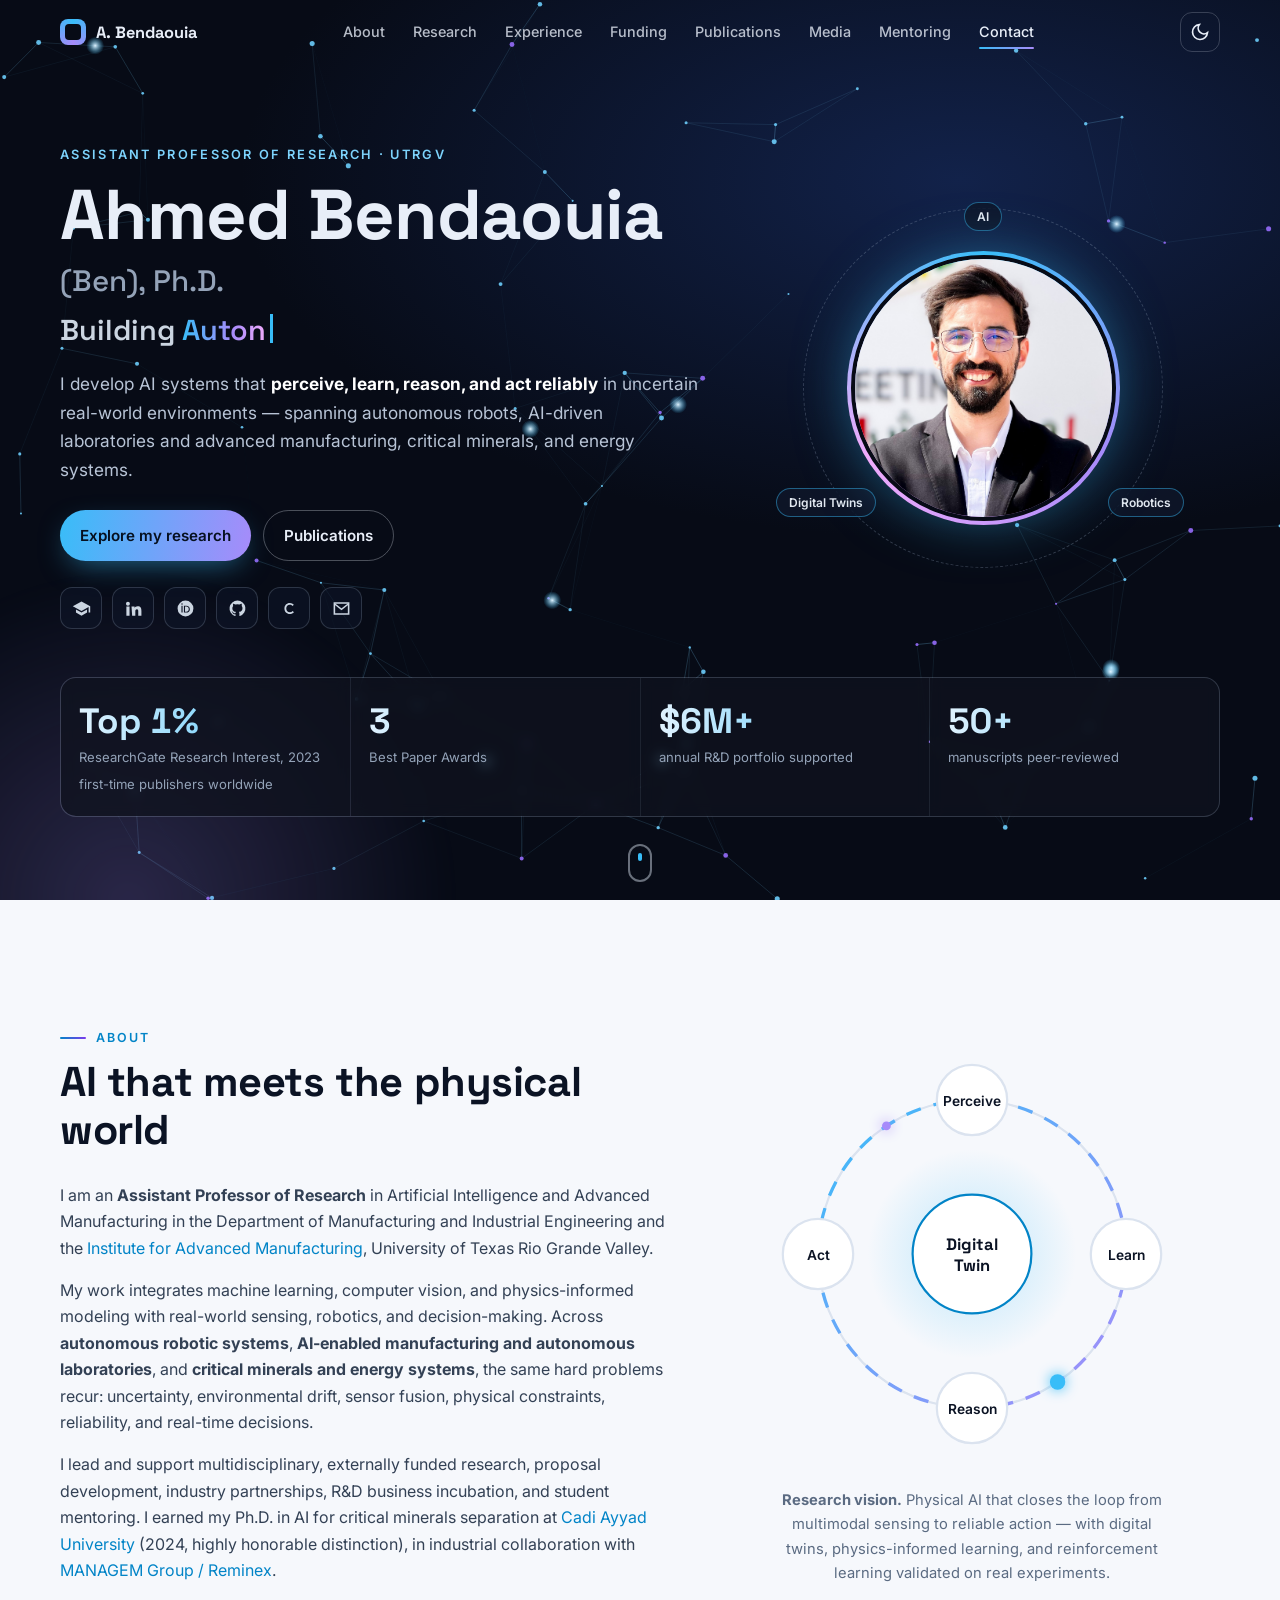
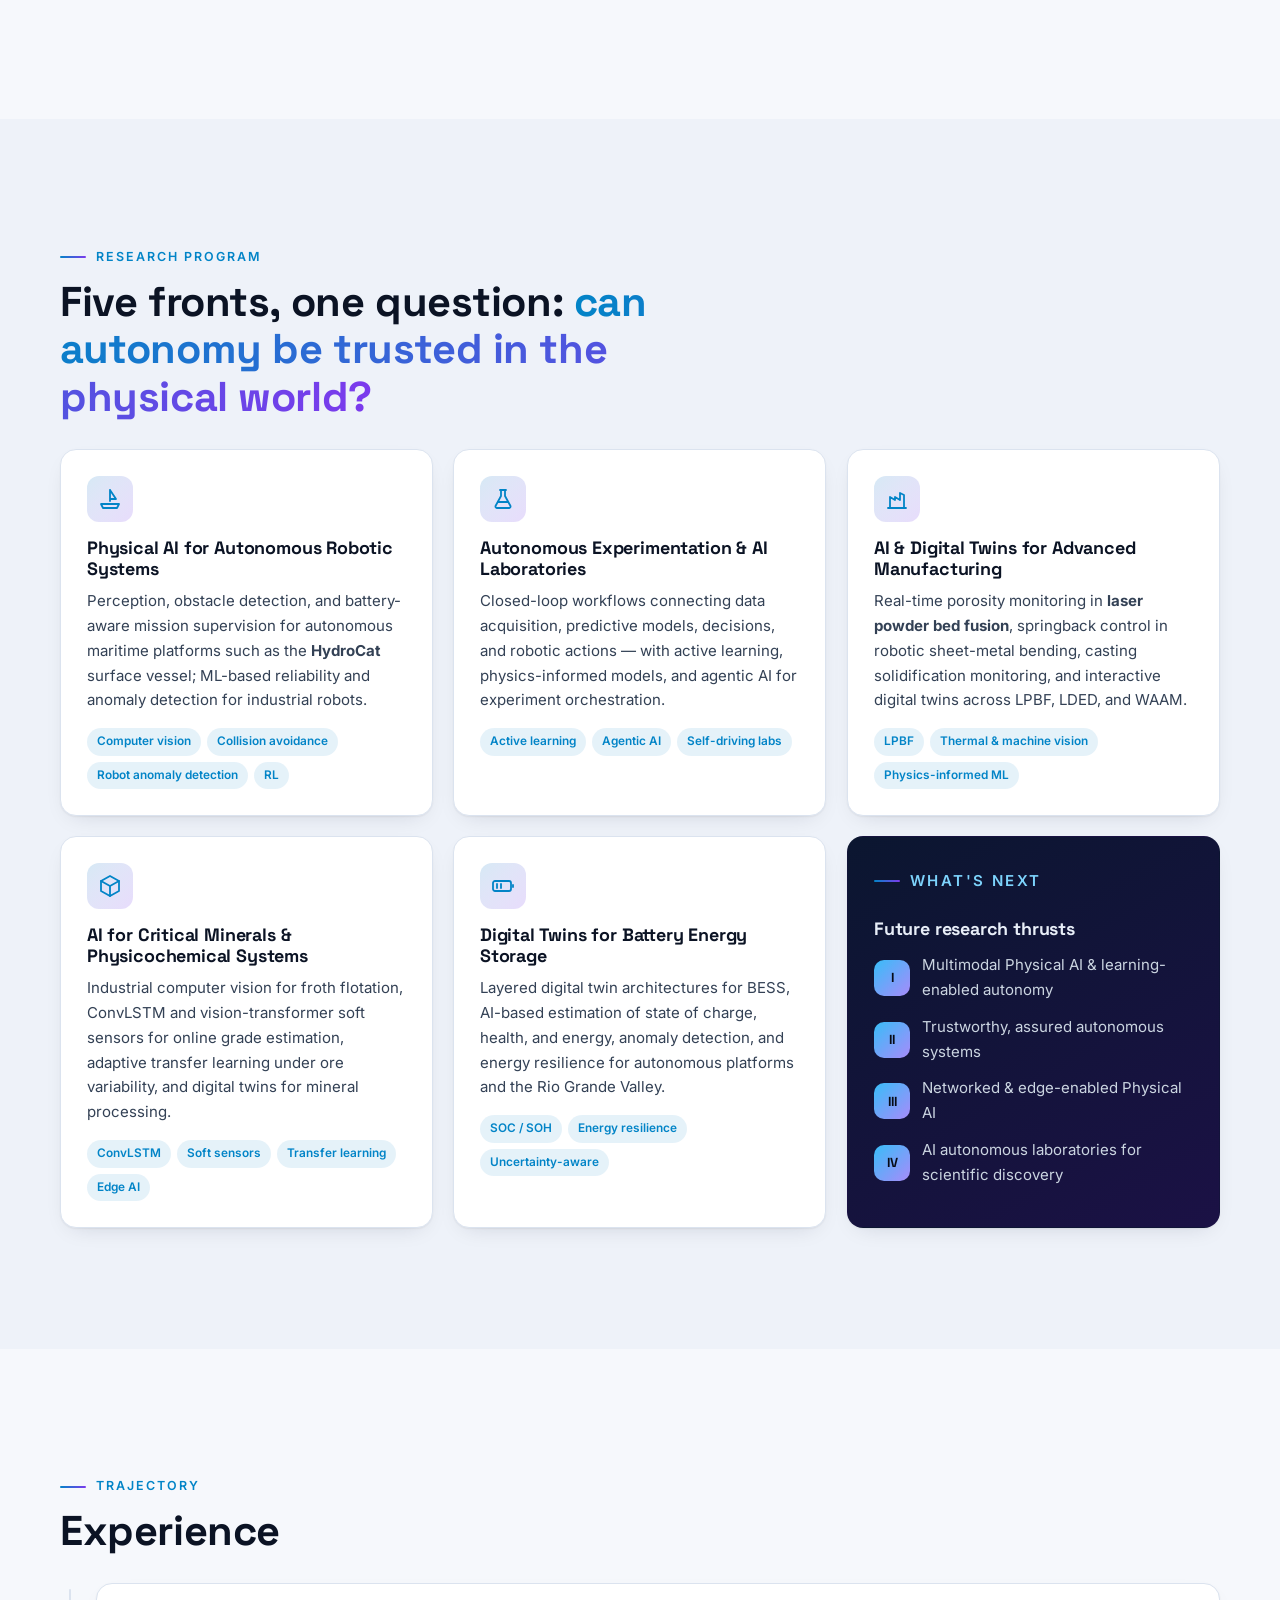
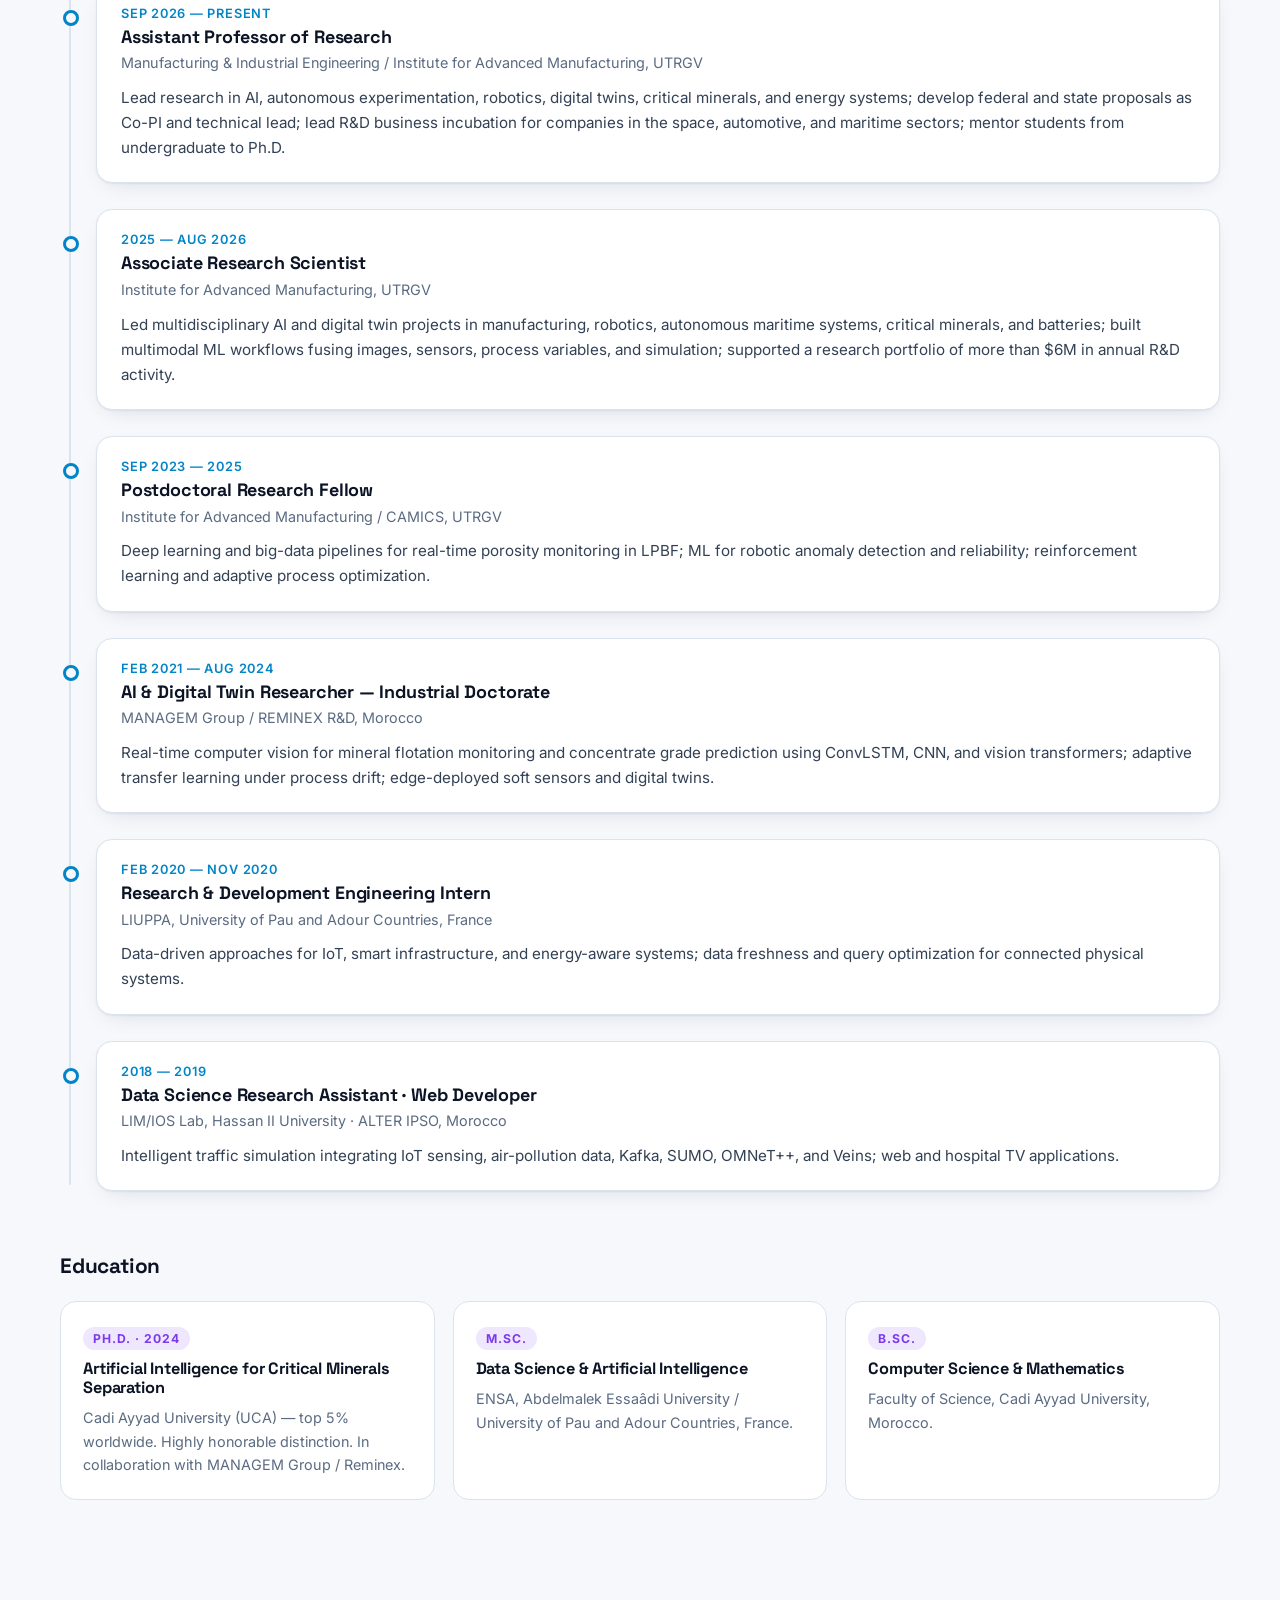
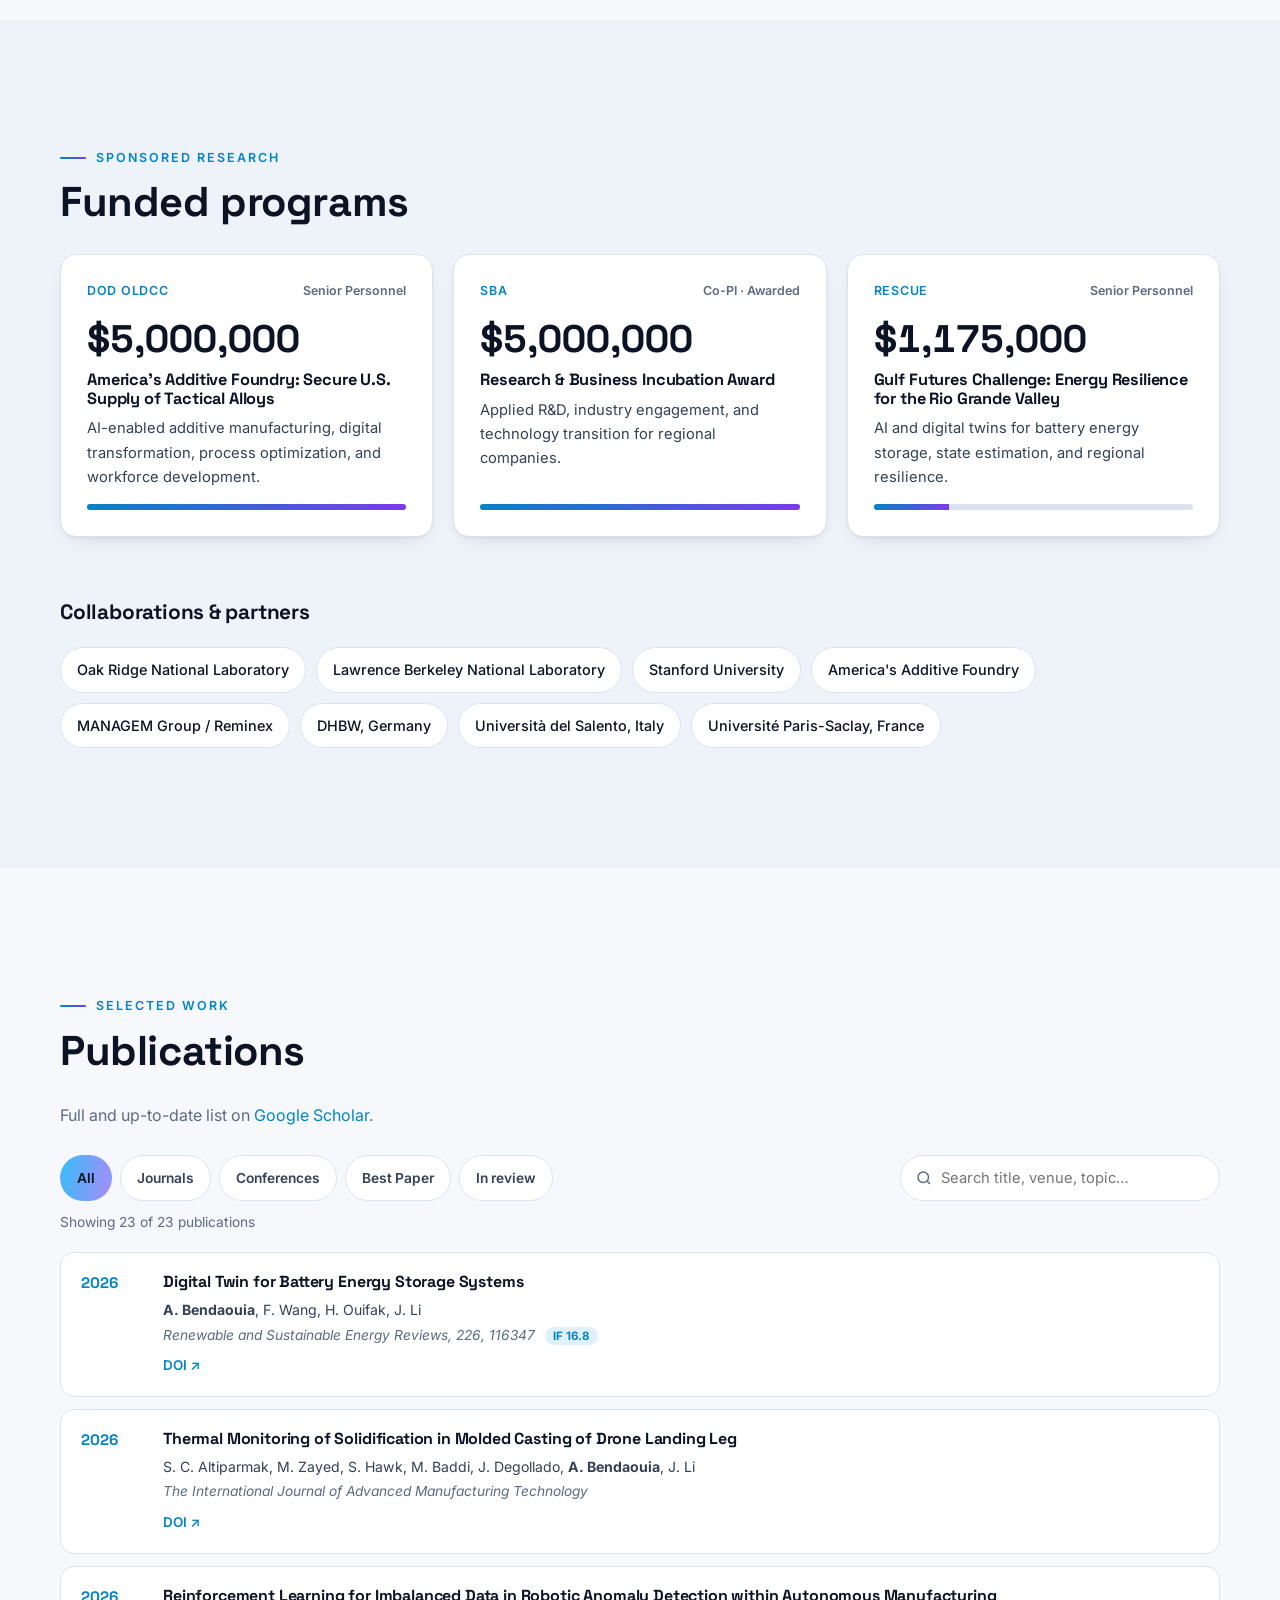
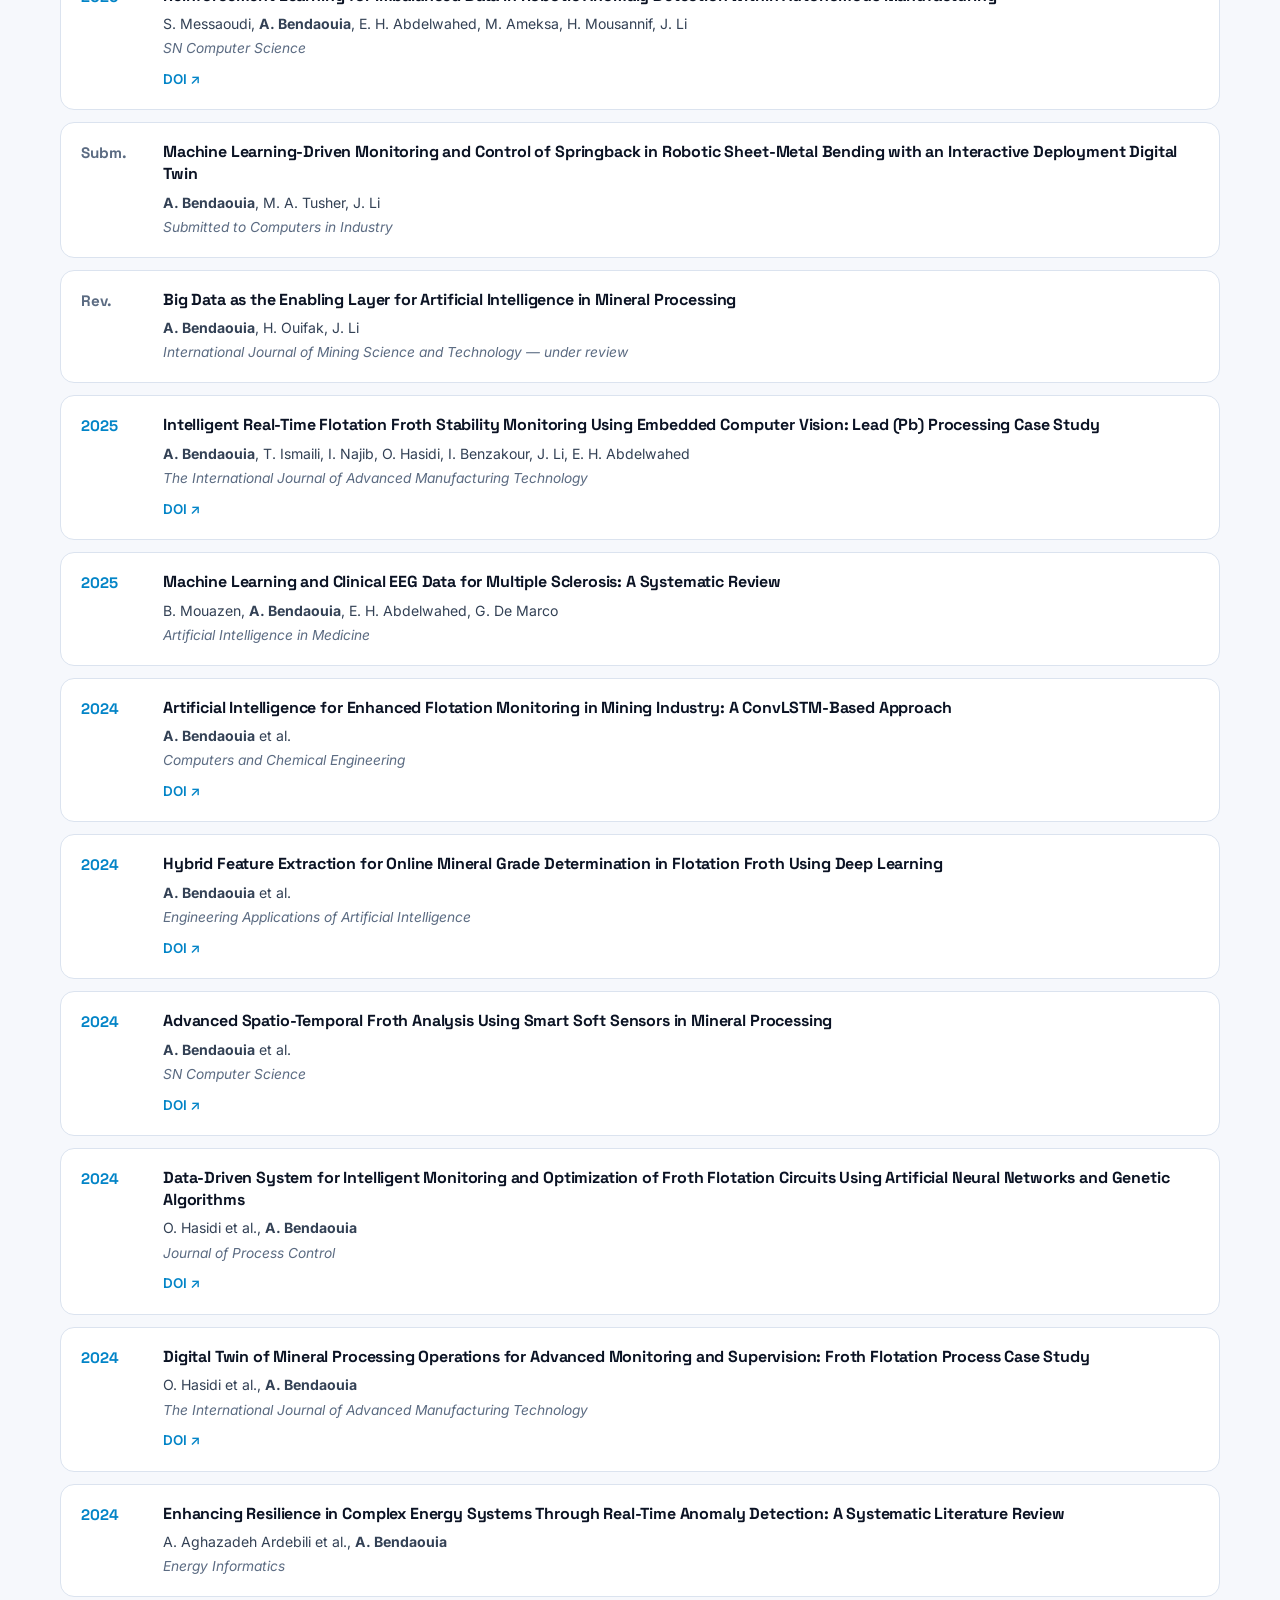
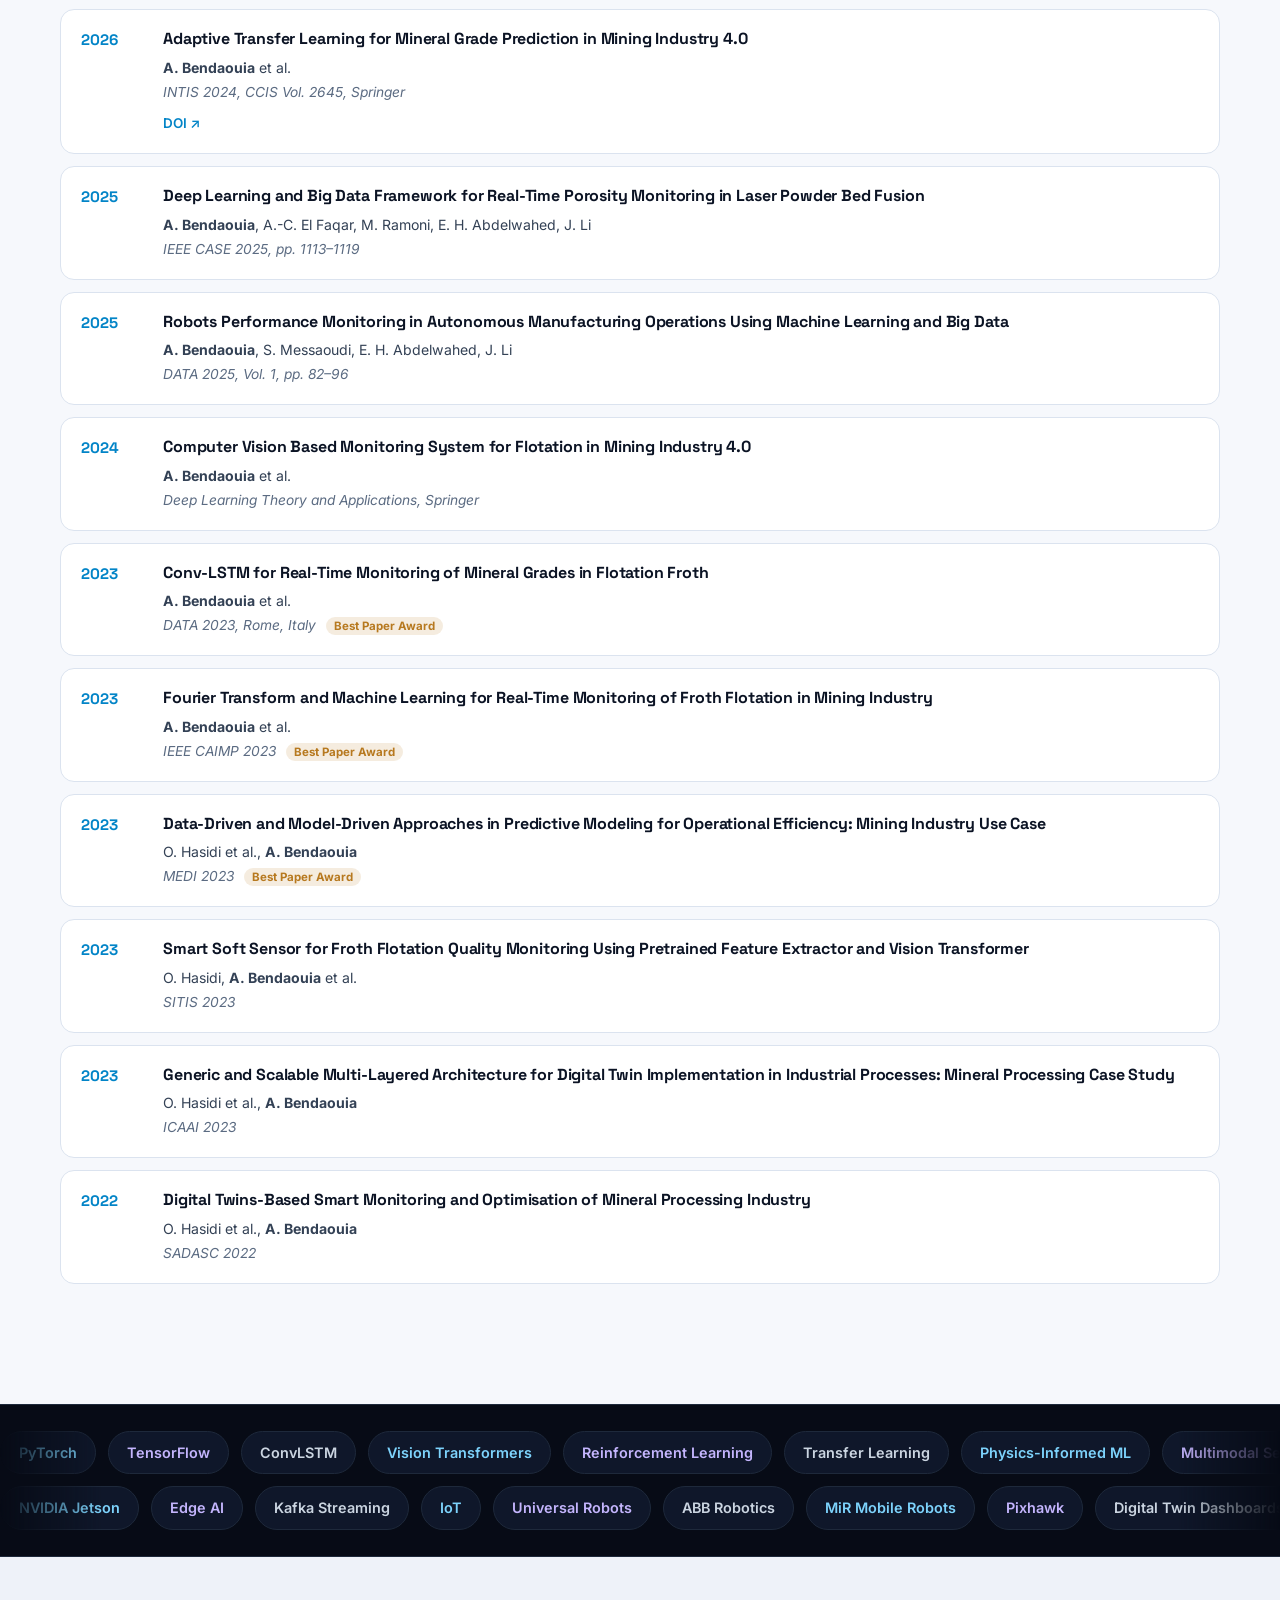
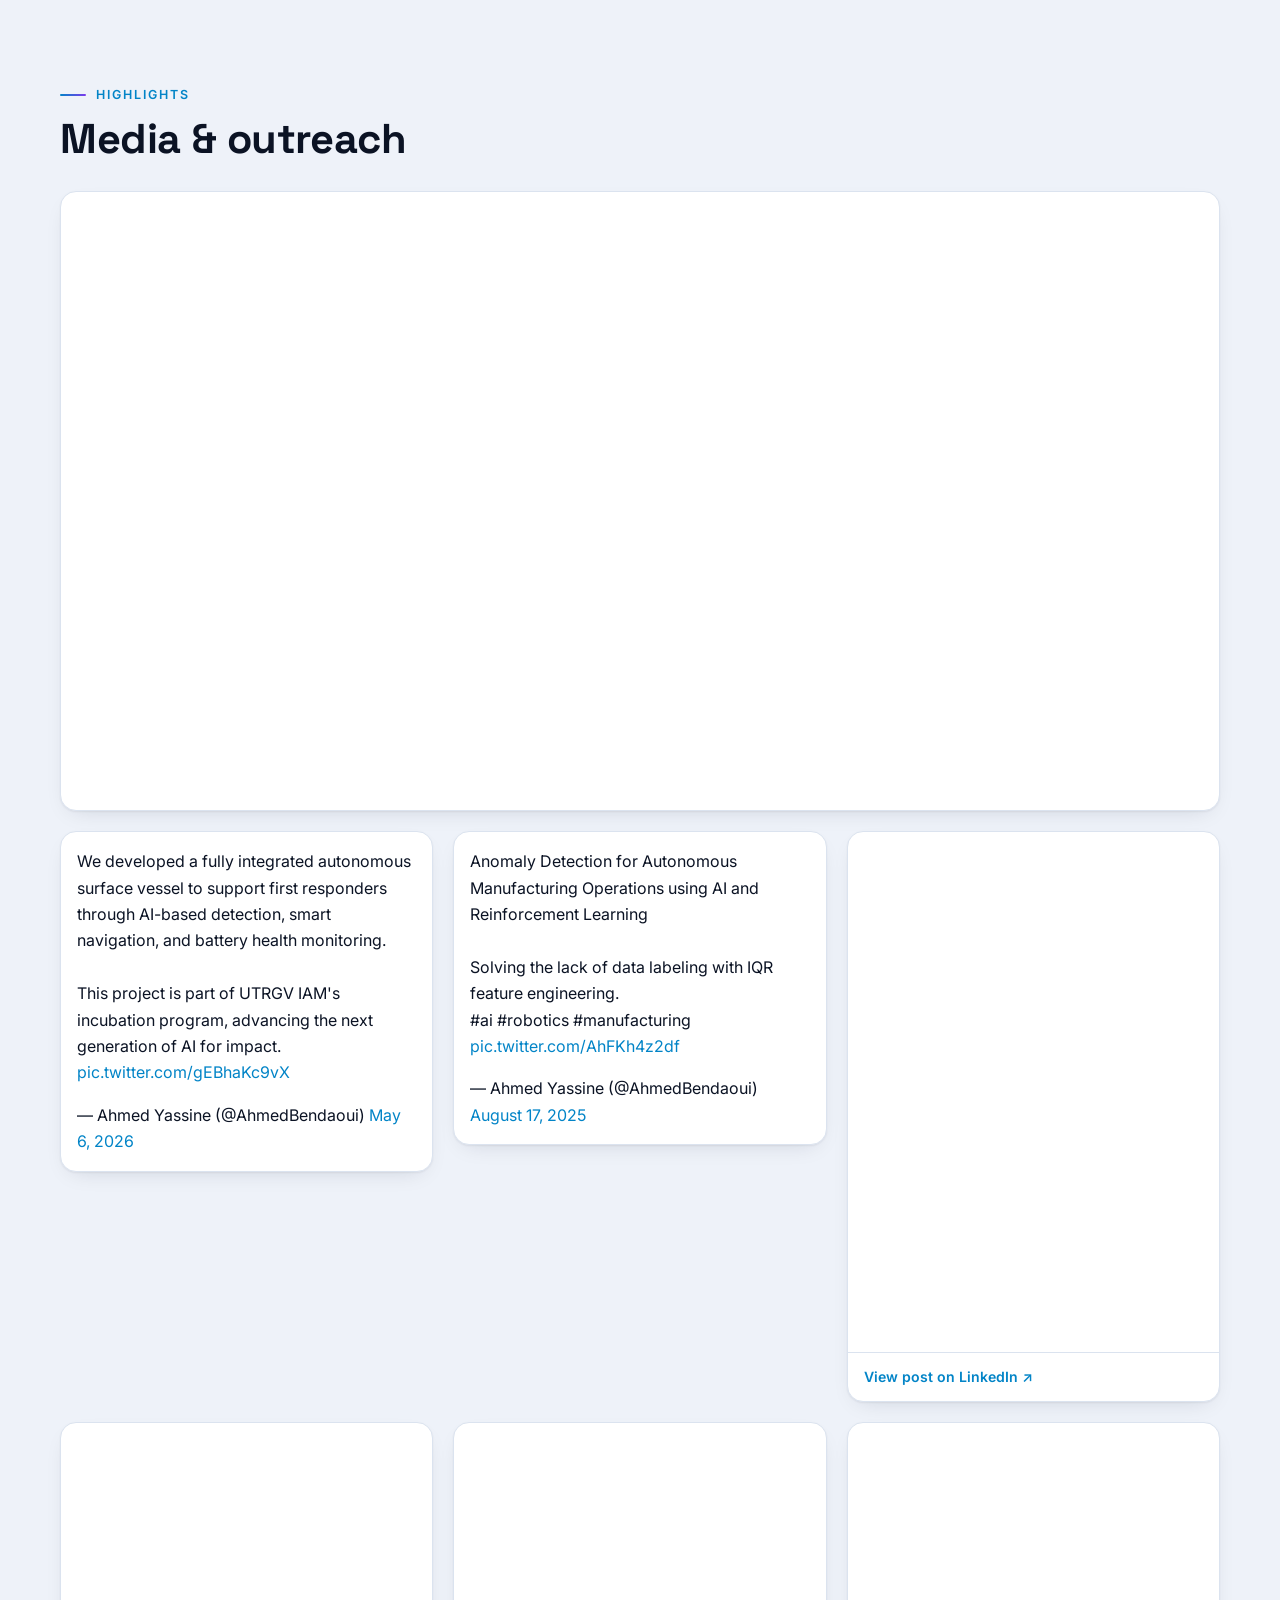
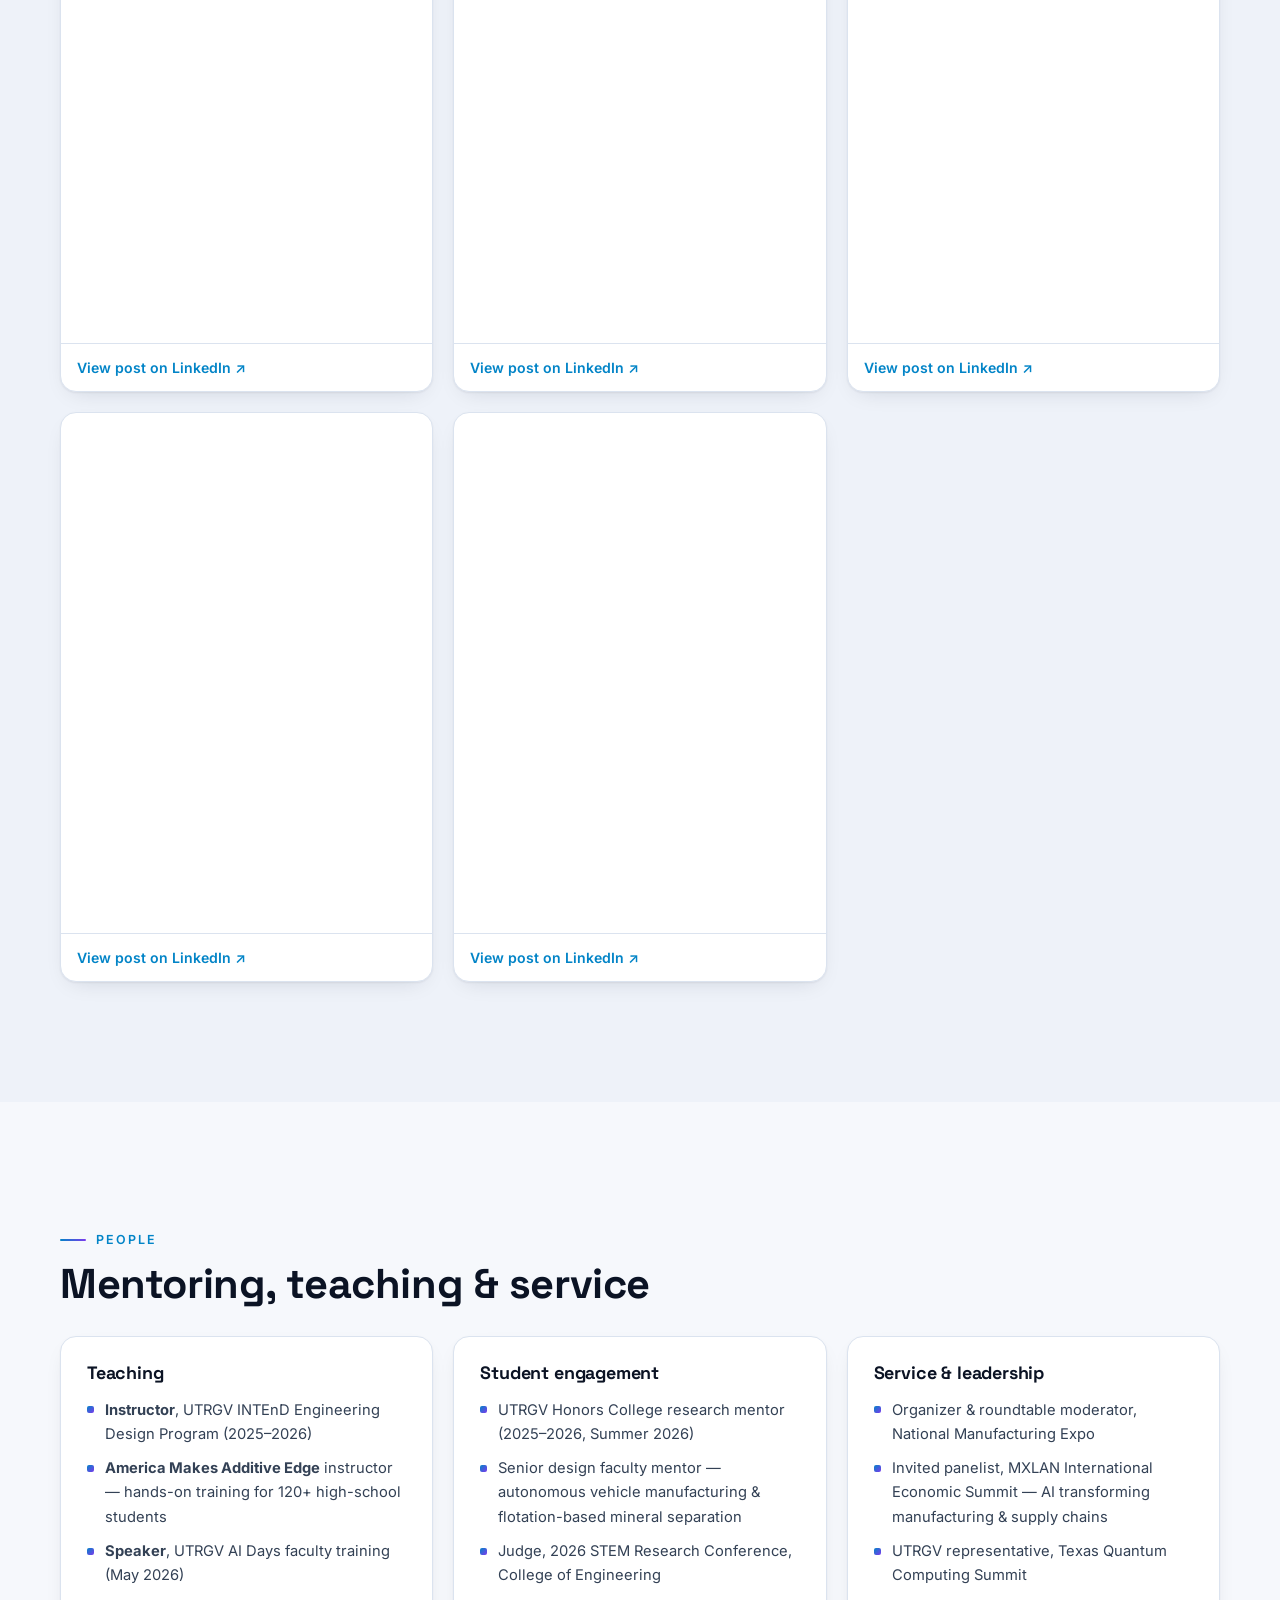
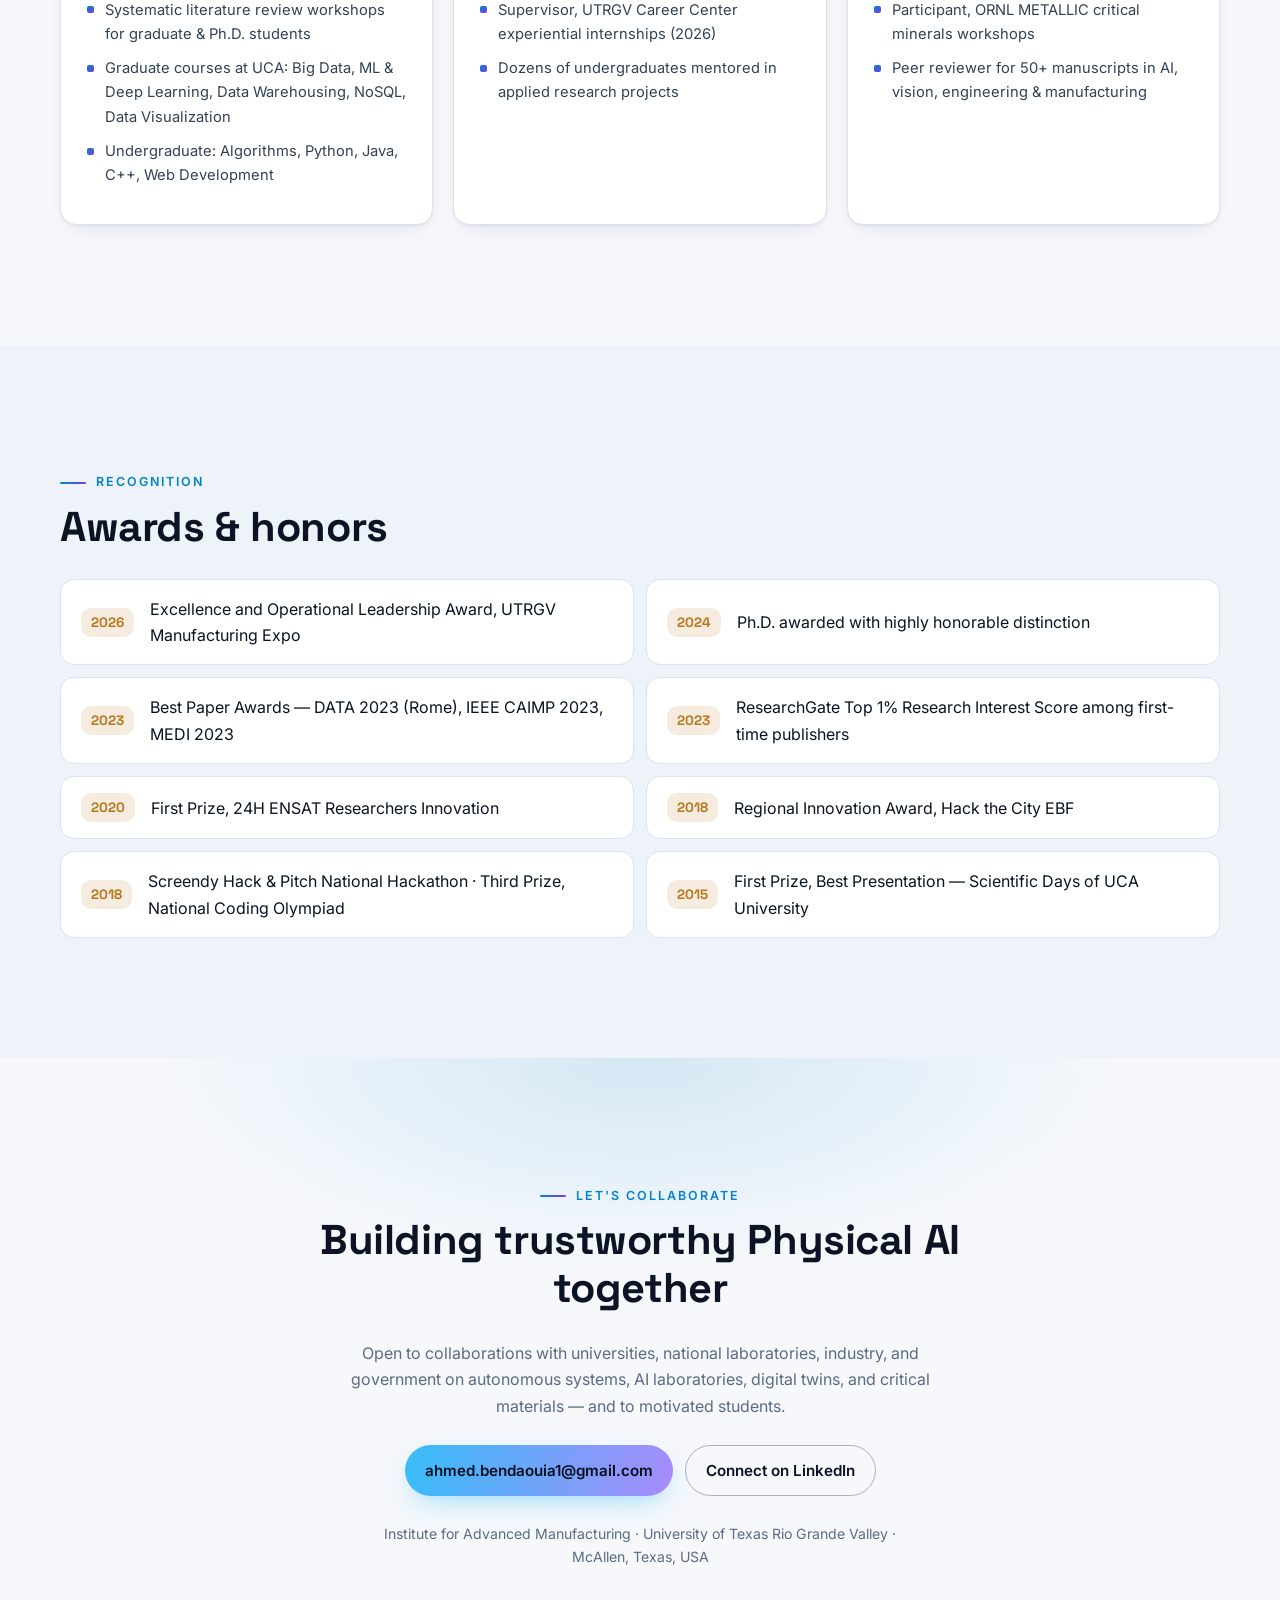
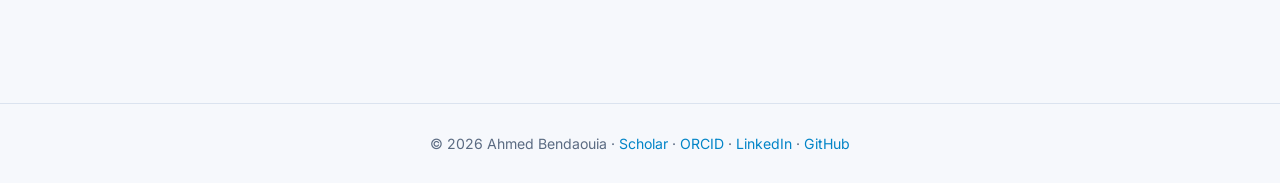
==== commit edb6b70d: "Add new LinkedIn post to media section Co-Authored-By: Claude Opus 5.5 <noreply@anthropic.com>" ====
--- a/index.html
+++ b/index.html
@@ -608,6 +608,10 @@
         </blockquote>
       </div>
       <div class="media-card li reveal">
+        <iframe src="https://www.linkedin.com/embed/feed/update/urn:li:share:7511872491343007745?collapsed=1" allowfullscreen title="LinkedIn post"></iframe>
+        <a class="li-link" href="https://www.linkedin.com/feed/update/urn:li:share:7511872491343007745/" target="_blank" rel="noopener">View post on LinkedIn ↗</a>
+      </div>
+      <div class="media-card li reveal">
         <iframe src="https://www.linkedin.com/embed/feed/update/urn:li:ugcPost:7446206434100469761?collapsed=1" allowfullscreen title="LinkedIn post"></iframe>
         <a class="li-link" href="https://www.linkedin.com/feed/update/urn:li:ugcPost:7446206434100469761/" target="_blank" rel="noopener">View post on LinkedIn ↗</a>
       </div>
